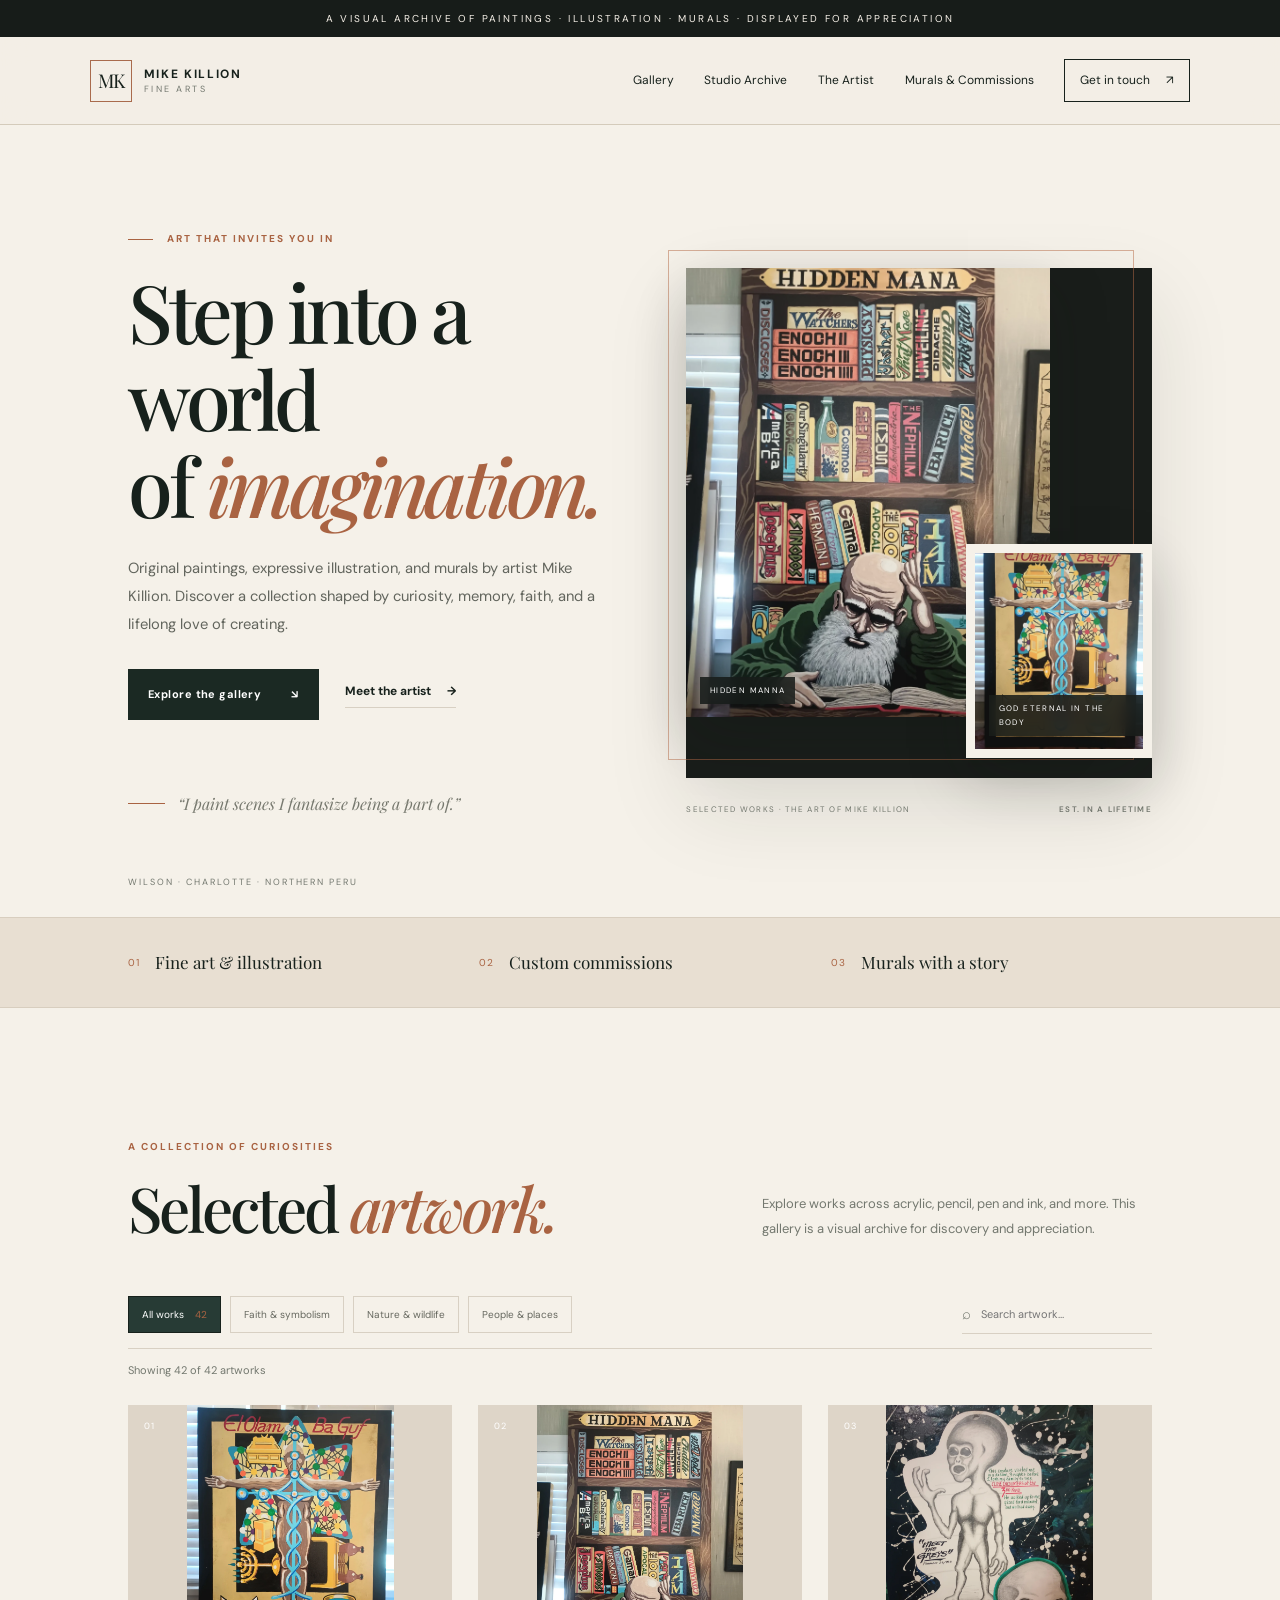
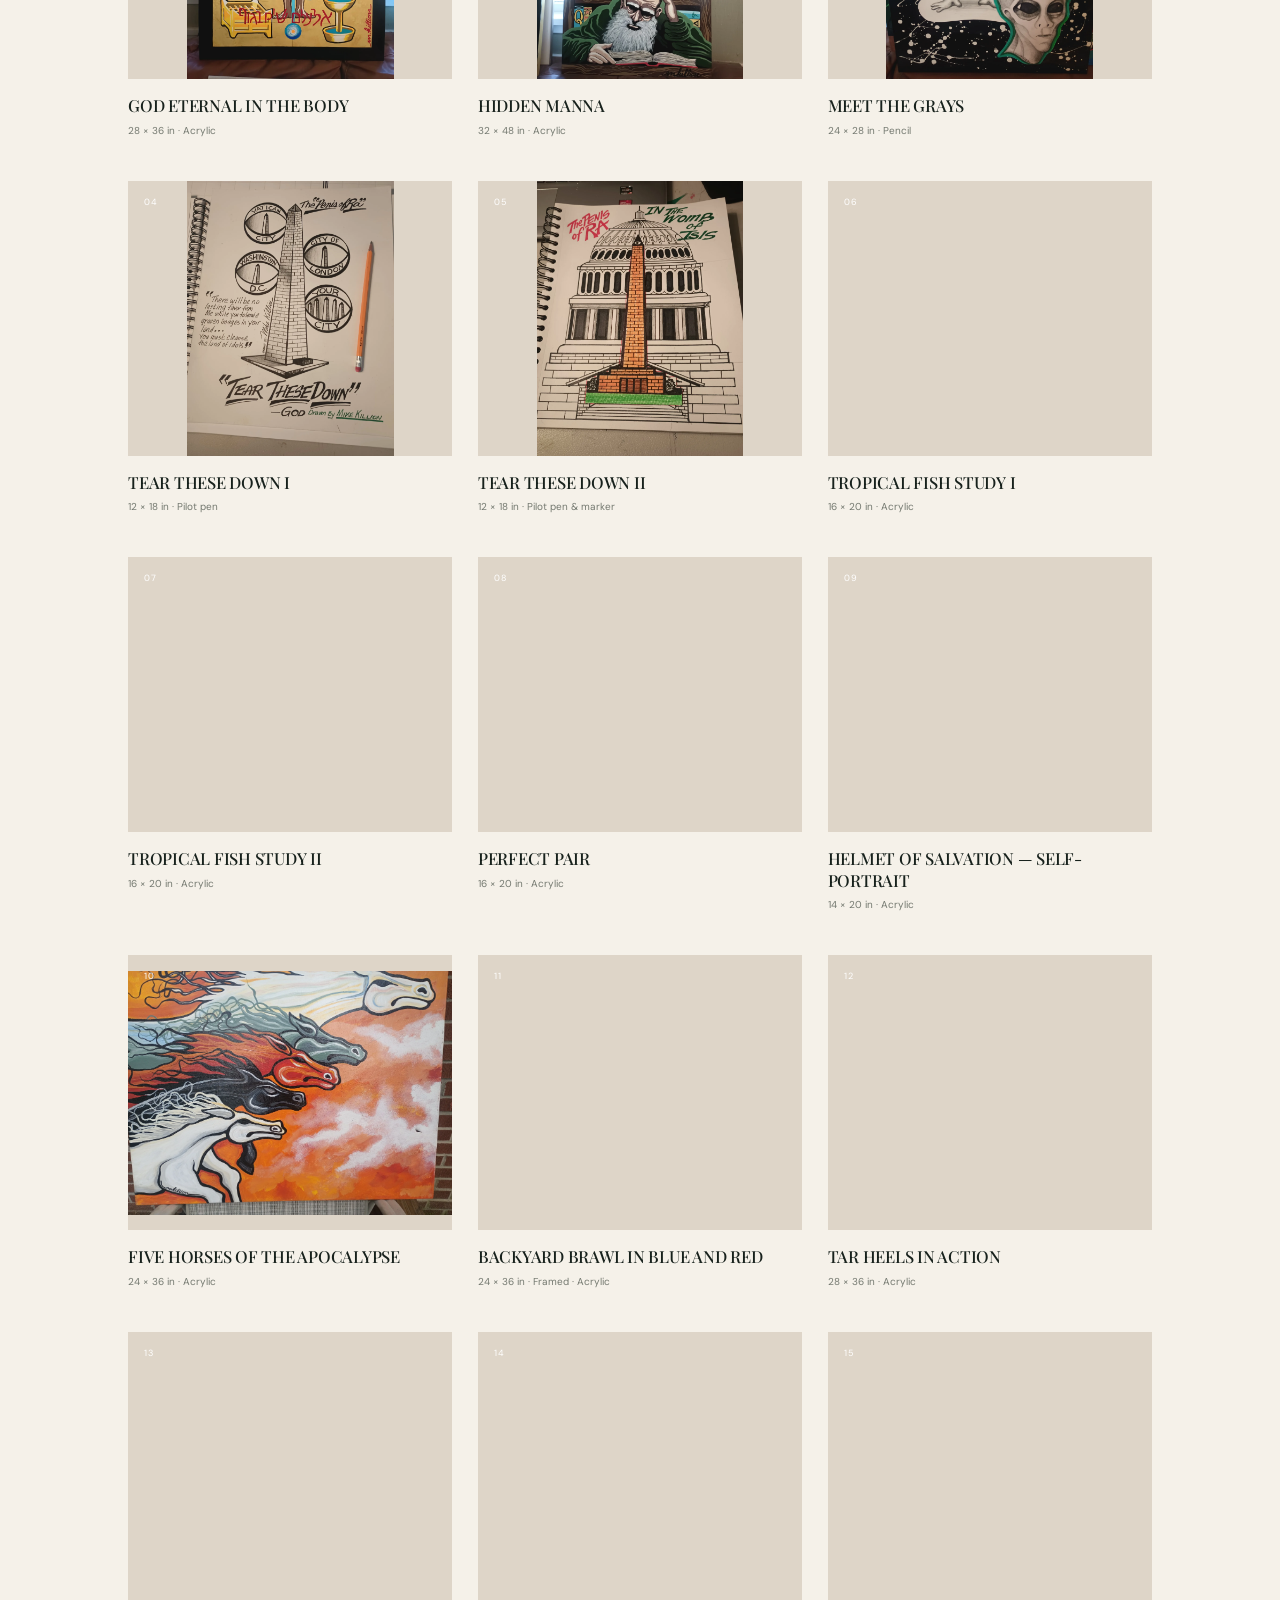
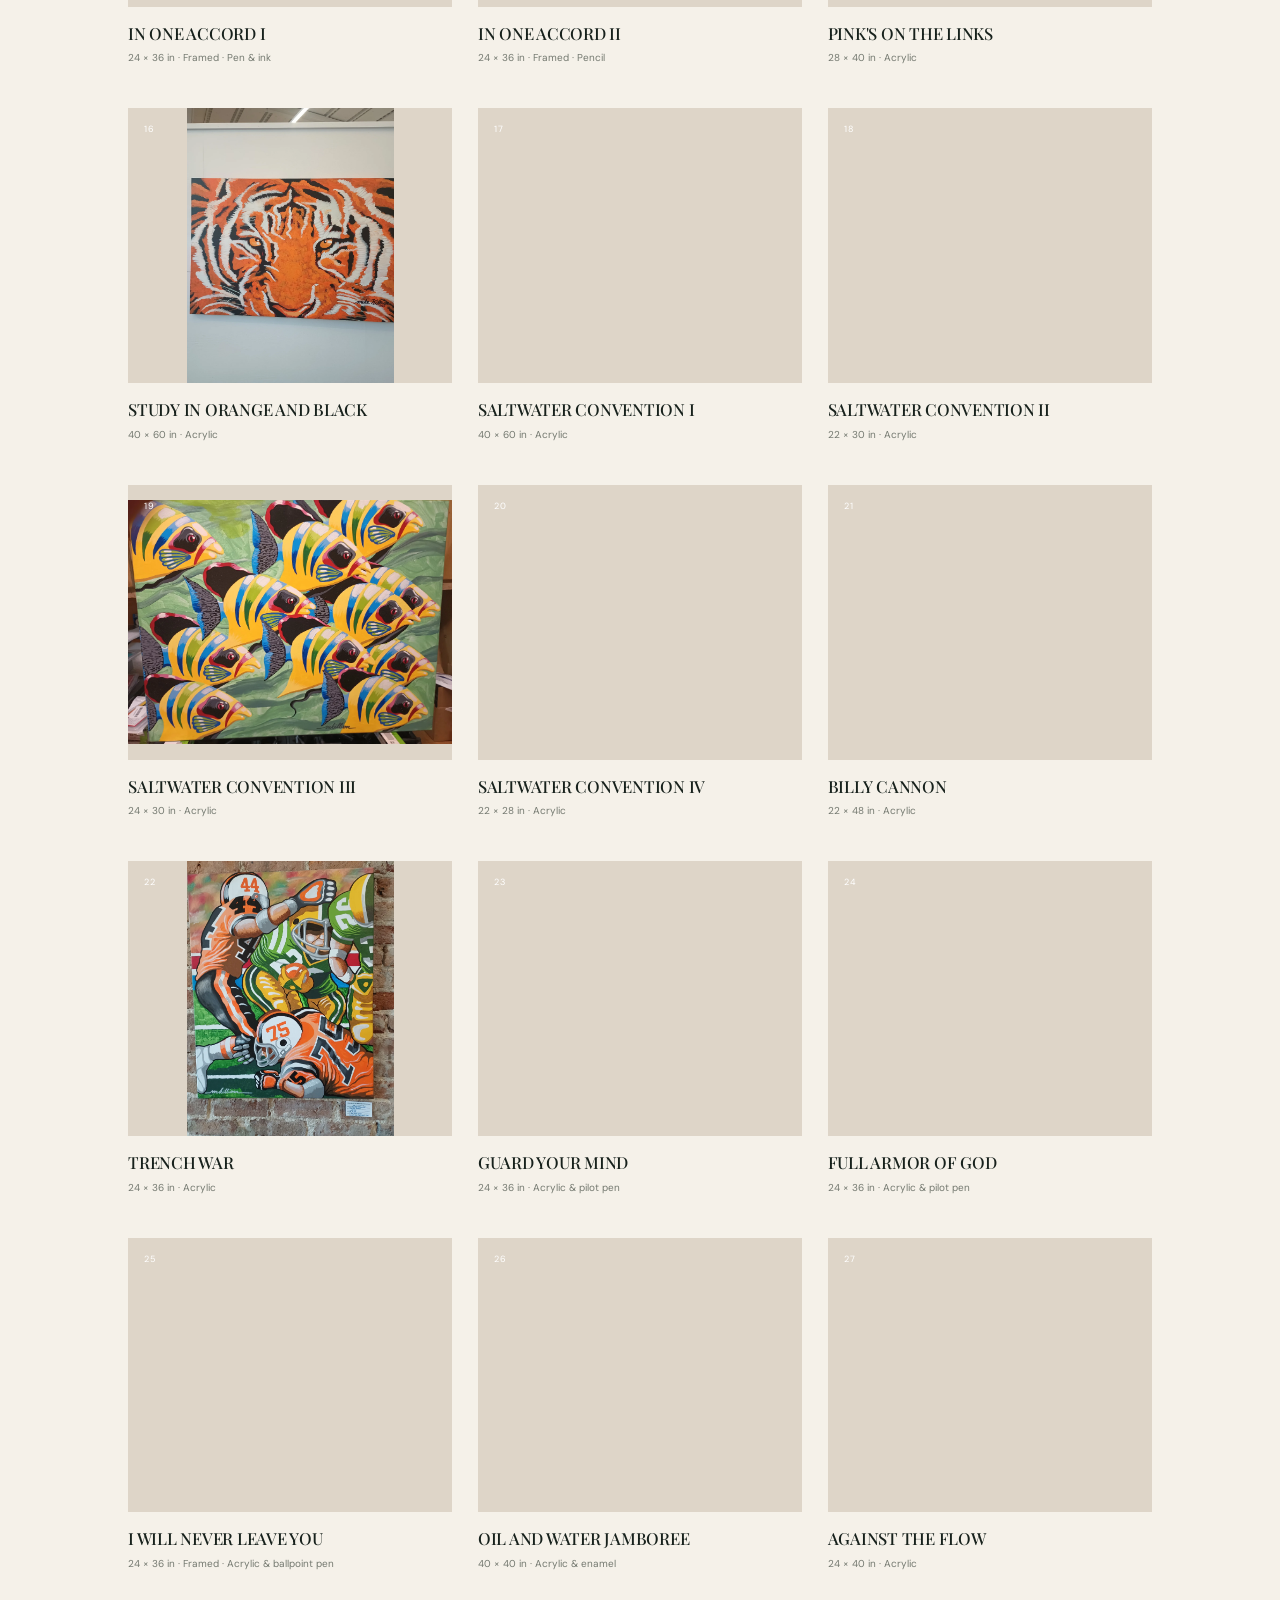
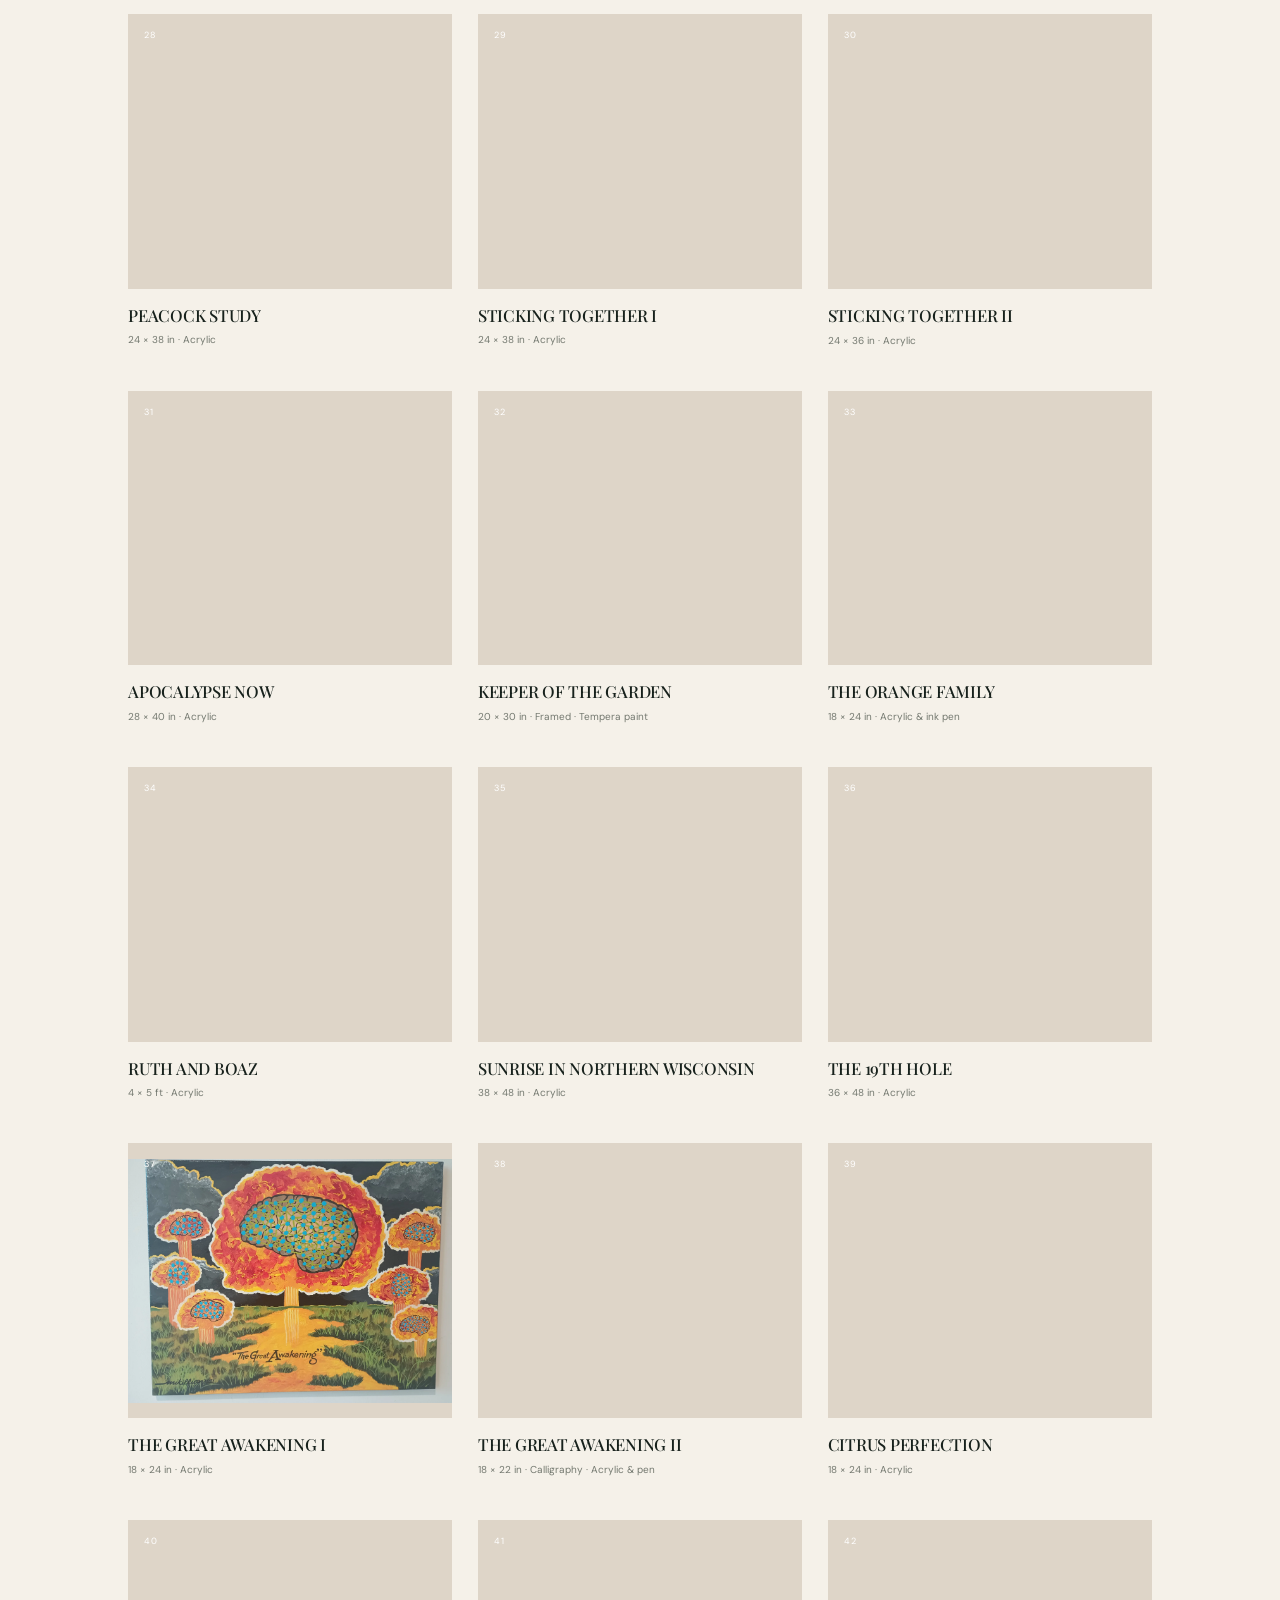
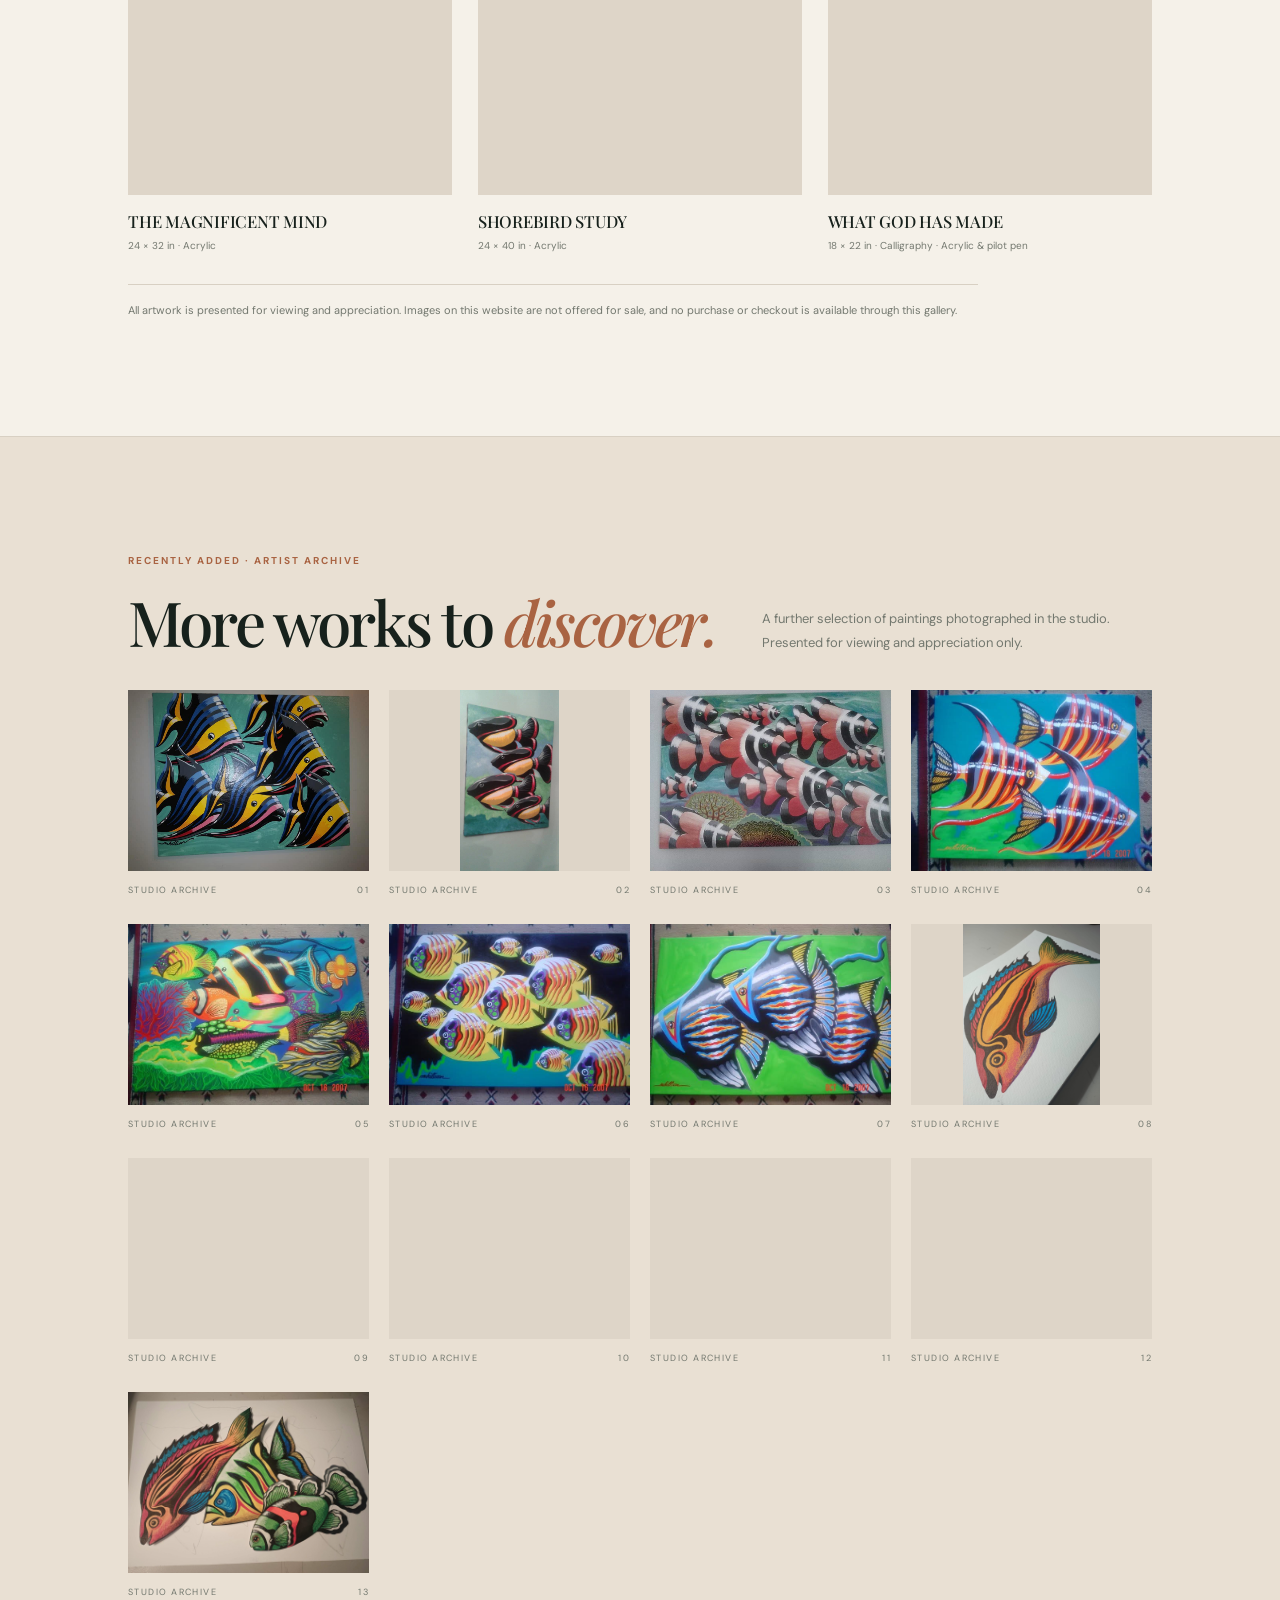
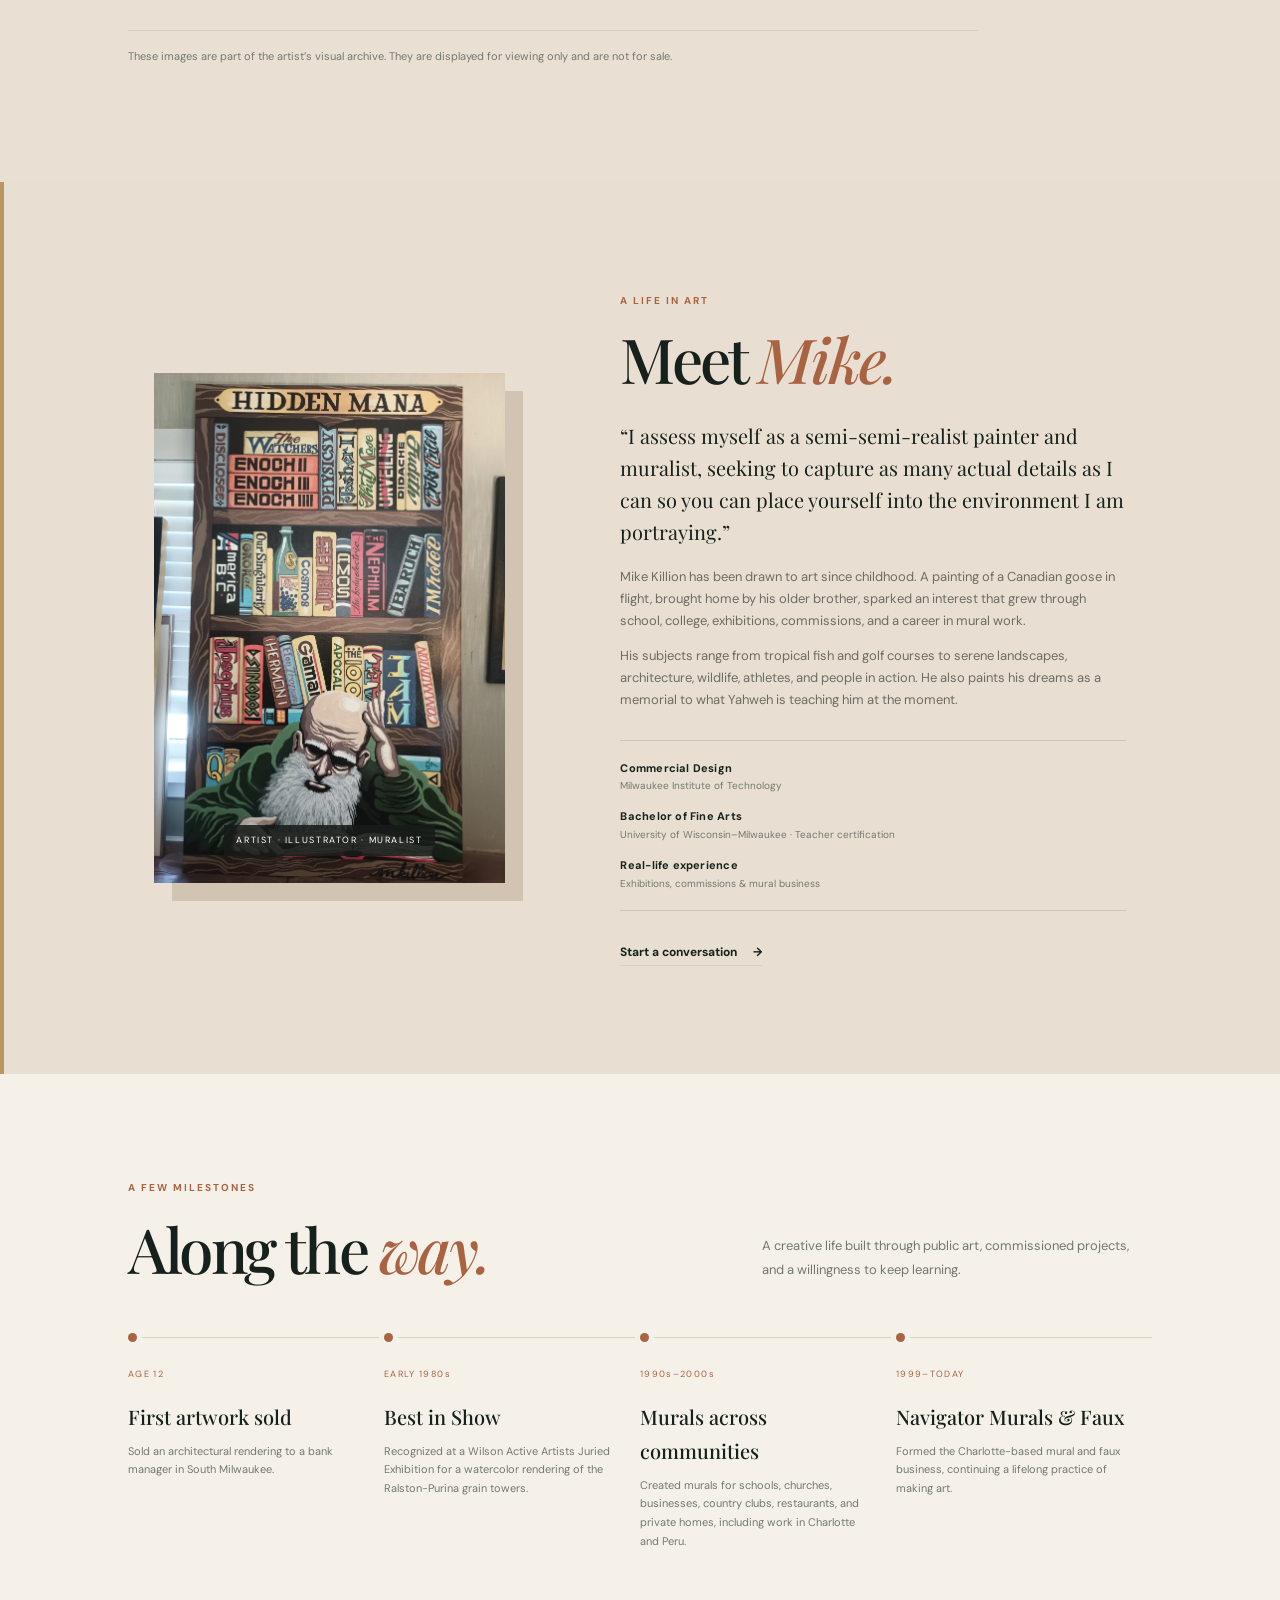
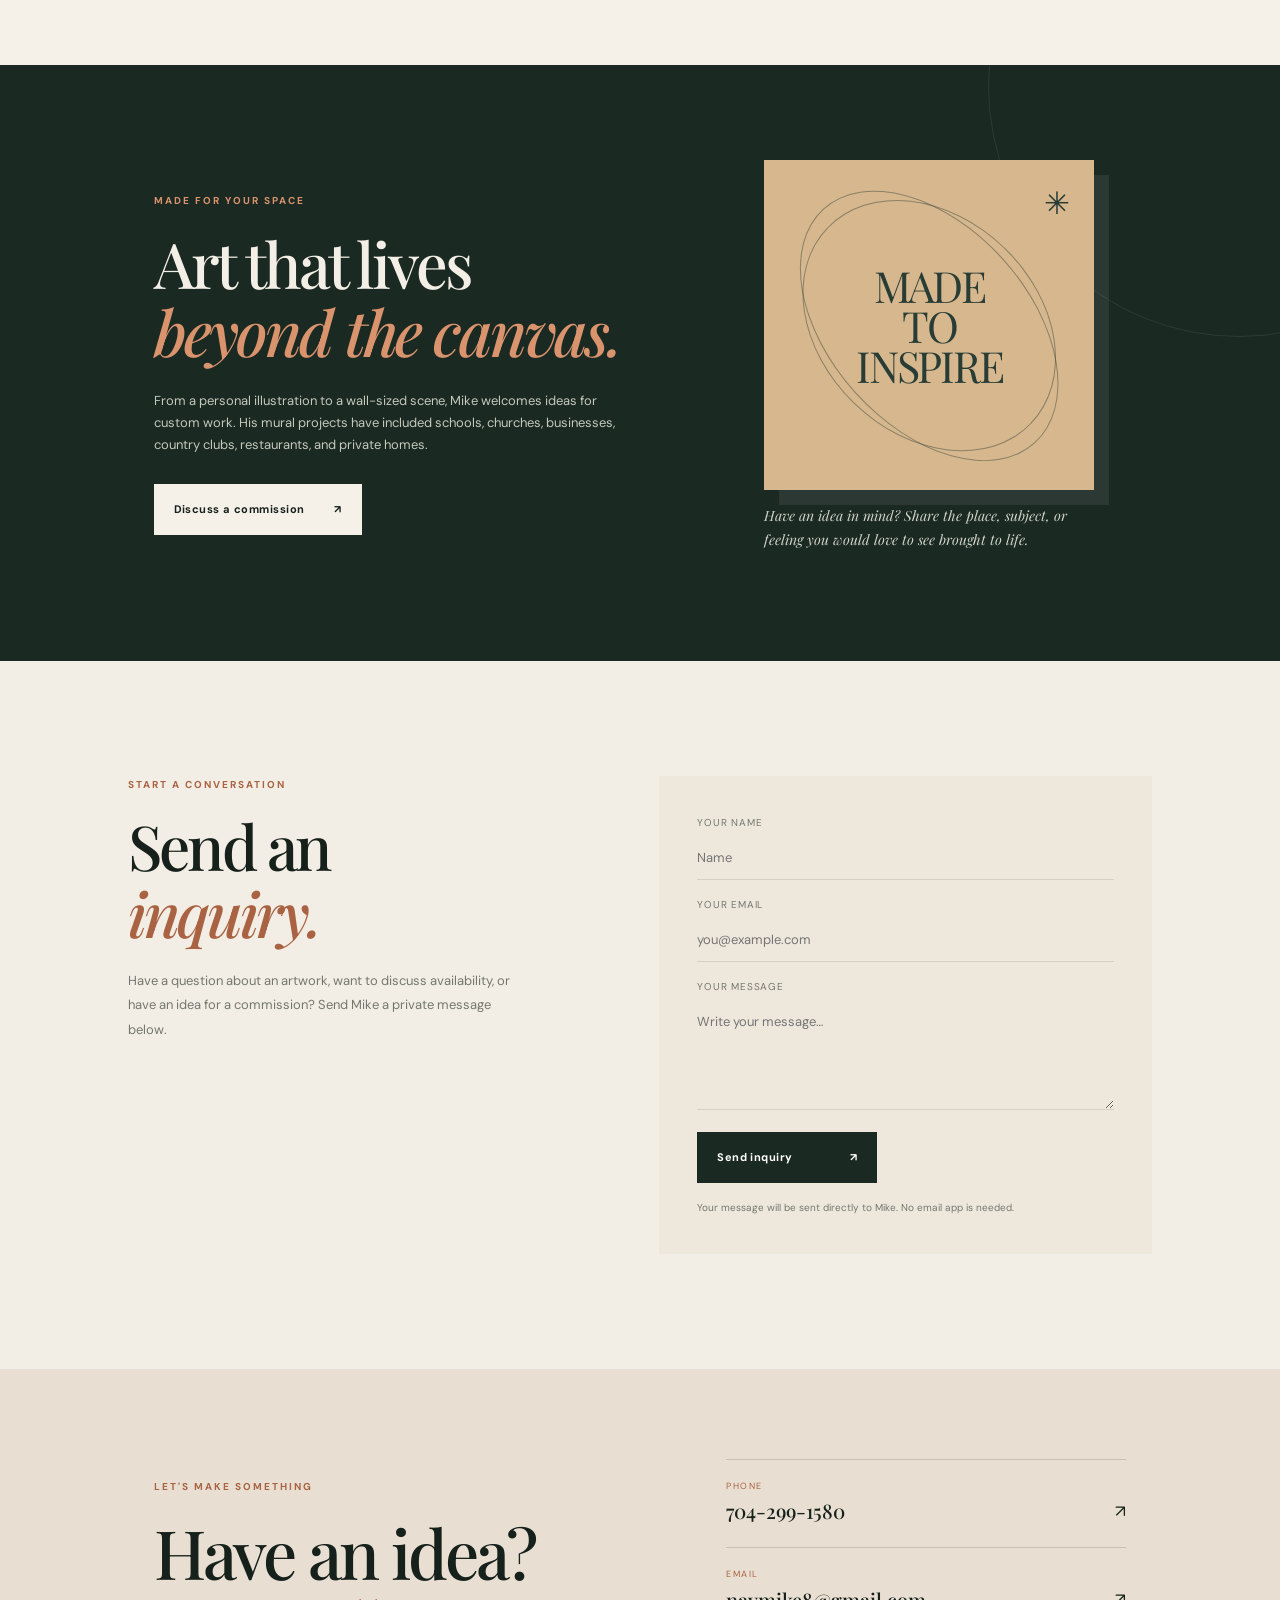
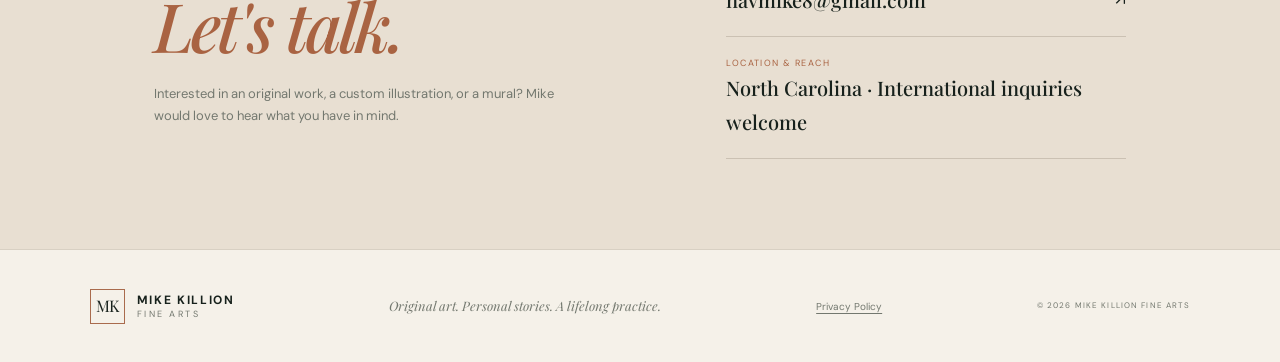
==== index.html @ a3d958a4 "Point studio archive to existing uploaded artwork images" ====
<!doctype html>
<html lang="en">
<head>
  <meta charset="utf-8">
  <meta name="viewport" content="width=device-width,initial-scale=1">
  <meta name="theme-color" content="#171c19">
  <meta name="color-scheme" content="light">
  <meta name="author" content="MIKE KILLION Fine Arts">
  <meta property="og:locale" content="en_US">
  <meta property="og:site_name" content="MIKE KILLION Fine Arts">
  <link rel="sitemap" type="application/xml" href="/sitemap.xml">
  <link rel="icon" type="image/svg+xml" href="assets/favicon.svg">
  <link rel="preload" as="image" href="assets/images/hidden-manna.webp?v=2" fetchpriority="high">
  <meta name="robots" content="index,follow,max-image-preview:large">
  <link rel="canonical" href="https://mikekillionfinearts.com/">
  <meta property="og:type" content="website">
  <meta property="og:title" content="MIKE KILLION Fine Arts | Original Paintings & Murals">
  <meta property="og:description" content="Discover original paintings, faith-inspired works, illustration and commissioned murals by artist Mike Killion.">
  <meta property="og:url" content="https://mikekillionfinearts.com/">
  <meta property="og:image" content="https://mikekillionfinearts.com/assets/images/hidden-manna.webp?v=2">
  <meta property="og:image:alt" content="Hidden Manna, an original painting by Mike Killion">
  <meta name="twitter:title" content="MIKE KILLION Fine Arts | Original Paintings & Murals">
  <meta name="twitter:description" content="Original paintings, illustration and commissioned murals by artist Mike Killion.">
  <meta name="twitter:image" content="https://mikekillionfinearts.com/assets/images/hidden-manna.webp?v=2">
  <meta name="twitter:card" content="summary_large_image">
  <meta name="description" content="Discover original paintings, faith-inspired works, illustration and commissioned murals by Mike Killion. Explore the collection and inquire about an original artwork or commission.">
  <script type="application/ld+json">
  {
    "@context": "https://schema.org",
    "@type": "VisualArtist",
    "name": "Mike Killion",
    "url": "https://mikekillionfinearts.com/",
    "email": "navmike8@gmail.com",
    "telephone": "+1-704-299-1580",
    "description": "Fine artist, illustrator, and muralist creating original paintings, custom illustrations, and commissioned murals.",
    "areaServed": "Worldwide",
    "sameAs": []
  }
  </script>
  <title>MIKE KILLION Fine Arts — Original Paintings, Illustration & Murals</title>
  <link rel="preconnect" href="https://fonts.googleapis.com">
  <link rel="preconnect" href="https://fonts.gstatic.com" crossorigin>
  <link href="https://fonts.googleapis.com/css2?family=DM+Sans:wght@400;500;600;700&family=Playfair+Display:wght@500;600;700&display=swap" rel="stylesheet">
  <link rel="stylesheet" href="styles.css">
</head>
<body>
  <a class="skip-link" href="#main-content">Skip to content</a>
  <div class="announcement">A visual archive of paintings · Illustration · Murals · Displayed for appreciation</div>
  <header class="site-header">
    <a class="brand" href="#home" aria-label="Mike Killion Fine Arts home">
      <span class="brand-mark">MK</span>
      <span><strong>MIKE KILLION</strong><small>FINE ARTS</small></span>
    </a>
    <button class="menu-toggle" aria-label="Open navigation" aria-expanded="false">☰</button>
    <nav class="nav" aria-label="Main navigation">
      <a href="#gallery">Gallery</a><a href="#new-works">Studio Archive</a><a href="#artist">The Artist</a><a href="#murals">Murals & Commissions</a><a href="#contact" class="nav-cta">Get in touch <span>↗</span></a>
    </nav>
  </header>

  <main id="main-content">
    <section class="hero" id="home">
      <div class="hero-copy">
        <p class="eyebrow"><span></span> ART THAT INVITES YOU IN</p>
        <h1>Step into a world<br>of <em>imagination.</em></h1>
        <p class="hero-lede">Original paintings, expressive illustration, and murals by artist Mike Killion. Discover a collection shaped by curiosity, memory, faith, and a lifelong love of creating.</p>
        <div class="hero-actions"><a class="button button-dark" href="#gallery">Explore the gallery <span>↘</span></a><a class="text-link" href="#artist">Meet the artist <span>→</span></a></div>
        <div class="hero-note"><span class="note-line"></span><span>“I paint scenes I fantasize being a part of.”</span></div>
      </div>
      <div class="hero-art" aria-label="Featured original paintings by Mike Killion">
        <a class="hero-feature hero-feature-main" href="#gallery" aria-label="Explore Hidden Manna">
          <img src="assets/images/hidden-manna.webp?v=2" alt="Hidden Manna, an original painting by Mike Killion" fetchpriority="high">
          <span class="hero-feature-label">HIDDEN MANNA</span>
        </a>
        <a class="hero-feature hero-feature-secondary" href="#gallery" aria-label="Explore God Eternal in the Body">
          <img src="assets/images/god-eternal-in-the-body.webp?v=2" alt="God Eternal in the Body, an original painting by Mike Killion" loading="eager">
          <span class="hero-feature-label">GOD ETERNAL IN THE BODY</span>
        </a>
        <div class="hero-art-caption"><span>SELECTED WORKS · THE ART OF MIKE KILLION</span><b>EST. IN A LIFETIME</b></div>
      </div>
      <div class="hero-index">WILSON · CHARLOTTE · NORTHERN PERU</div>
    </section>

    <section class="intro-strip">
      <div><span class="strip-number">01</span><p>Fine art & illustration</p></div><div><span class="strip-number">02</span><p>Custom commissions</p></div><div><span class="strip-number">03</span><p>Murals with a story</p></div>
    </section>

    <section class="section gallery-section" id="gallery">
      <div class="section-heading">
        <div><p class="eyebrow">A COLLECTION OF CURIOSITIES</p><h2>Selected <em>artwork.</em></h2></div>
        <p class="section-summary">Explore works across acrylic, pencil, pen and ink, and more. This gallery is a visual archive for discovery and appreciation.</p>
      </div>
      <div class="gallery-tools">
        <div class="filters" role="group" aria-label="Filter artwork">
          <button class="filter active" data-filter="all" aria-pressed="true">All works <span>42</span></button>
          <button class="filter" data-filter="faith" aria-pressed="false">Faith & symbolism</button>
          <button class="filter" data-filter="nature" aria-pressed="false">Nature & wildlife</button>
          <button class="filter" data-filter="life" aria-pressed="false">People & places</button>
        </div>
        <label class="search-wrap"><span>⌕</span><input id="art-search" type="search" placeholder="Search artwork…" aria-label="Search artwork"></label>
      </div>
      <p class="gallery-count" id="gallery-count" aria-live="polite">Showing 42 of 42 artworks</p>
      <div class="art-grid" id="art-grid" aria-live="polite"></div>
      <p class="gallery-footnote">All artwork is presented for viewing and appreciation. Images on this website are not offered for sale, and no purchase or checkout is available through this gallery.</p>
    </section>

    <section class="section added-gallery-section" id="new-works">
      <div class="section-heading">
        <div><p class="eyebrow">RECENTLY ADDED · ARTIST ARCHIVE</p><h2>More works to <em>discover.</em></h2></div>
        <p class="section-summary">A further selection of paintings photographed in the studio. Presented for viewing and appreciation only.</p>
      </div>
      <div class="added-art-grid">
        <figure class="added-art-card"><button class="added-art-image" type="button" aria-label="View artwork photograph 1"><img src="assets/images/image6.jpeg" alt="Additional painting by Mike Killion, photograph 1" loading="lazy" decoding="async"></button><figcaption><span>STUDIO ARCHIVE</span><span>01</span></figcaption></figure>
        <figure class="added-art-card"><button class="added-art-image" type="button" aria-label="View artwork photograph 2"><img src="assets/images/image10.jpeg" alt="Additional painting by Mike Killion, photograph 2" loading="lazy" decoding="async"></button><figcaption><span>STUDIO ARCHIVE</span><span>02</span></figcaption></figure>
        <figure class="added-art-card"><button class="added-art-image" type="button" aria-label="View artwork photograph 3"><img src="assets/images/image12.jpeg" alt="Additional painting by Mike Killion, photograph 3" loading="lazy" decoding="async"></button><figcaption><span>STUDIO ARCHIVE</span><span>03</span></figcaption></figure>
        <figure class="added-art-card"><button class="added-art-image" type="button" aria-label="View artwork photograph 4"><img src="assets/images/image17.jpeg" alt="Additional painting by Mike Killion, photograph 4" loading="lazy" decoding="async"></button><figcaption><span>STUDIO ARCHIVE</span><span>04</span></figcaption></figure>
        <figure class="added-art-card"><button class="added-art-image" type="button" aria-label="View artwork photograph 5"><img src="assets/images/image18.jpeg" alt="Additional painting by Mike Killion, photograph 5" loading="lazy" decoding="async"></button><figcaption><span>STUDIO ARCHIVE</span><span>05</span></figcaption></figure>
        <figure class="added-art-card"><button class="added-art-image" type="button" aria-label="View artwork photograph 6"><img src="assets/images/image19.jpeg" alt="Additional painting by Mike Killion, photograph 6" loading="lazy" decoding="async"></button><figcaption><span>STUDIO ARCHIVE</span><span>06</span></figcaption></figure>
        <figure class="added-art-card"><button class="added-art-image" type="button" aria-label="View artwork photograph 7"><img src="assets/images/image20.jpeg" alt="Additional painting by Mike Killion, photograph 7" loading="lazy" decoding="async"></button><figcaption><span>STUDIO ARCHIVE</span><span>07</span></figcaption></figure>
        <figure class="added-art-card"><button class="added-art-image" type="button" aria-label="View artwork photograph 8"><img src="assets/images/image37.jpeg" alt="Additional painting by Mike Killion, photograph 8" loading="lazy" decoding="async"></button><figcaption><span>STUDIO ARCHIVE</span><span>08</span></figcaption></figure>
        <figure class="added-art-card"><button class="added-art-image" type="button" aria-label="View artwork photograph 9"><img src="assets/images/image41.jpeg" alt="Additional painting by Mike Killion, photograph 9" loading="lazy" decoding="async"></button><figcaption><span>STUDIO ARCHIVE</span><span>09</span></figcaption></figure>
        <figure class="added-art-card"><button class="added-art-image" type="button" aria-label="View artwork photograph 10"><img src="assets/images/image46.jpeg" alt="Additional painting by Mike Killion, photograph 10" loading="lazy" decoding="async"></button><figcaption><span>STUDIO ARCHIVE</span><span>10</span></figcaption></figure>
        <figure class="added-art-card"><button class="added-art-image" type="button" aria-label="View artwork photograph 11"><img src="assets/images/image66.jpeg" alt="Additional painting by Mike Killion, photograph 11" loading="lazy" decoding="async"></button><figcaption><span>STUDIO ARCHIVE</span><span>11</span></figcaption></figure>
        <figure class="added-art-card"><button class="added-art-image" type="button" aria-label="View artwork photograph 12"><img src="assets/images/image69.jpeg" alt="Additional painting by Mike Killion, photograph 12" loading="lazy" decoding="async"></button><figcaption><span>STUDIO ARCHIVE</span><span>12</span></figcaption></figure>
        <figure class="added-art-card"><button class="added-art-image" type="button" aria-label="View artwork photograph 13"><img src="assets/images/image72.jpeg" alt="Additional painting by Mike Killion, photograph 13" loading="lazy" decoding="async"></button><figcaption><span>STUDIO ARCHIVE</span><span>13</span></figcaption></figure>
      </div>
      <p class="added-gallery-note">These images are part of the artist’s visual archive. They are displayed for viewing only and are not for sale.</p>
    </section>

    <section class="artist-section" id="artist">
      <div class="artist-visual artist-portrait-art">
        <img src="assets/images/hidden-manna.webp?v=2" alt="Detail of Hidden Manna, an original painting by Mike Killion" loading="lazy">
        <p>ARTIST · ILLUSTRATOR · MURALIST</p>
      </div>
      <div class="artist-copy">
        <p class="eyebrow">A LIFE IN ART</p>
        <h2>Meet <em>Mike.</em></h2>
        <p class="artist-lead">“I assess myself as a semi-semi-realist painter and muralist, seeking to capture as many actual details as I can so you can place yourself into the environment I am portraying.”</p>
        <p>Mike Killion has been drawn to art since childhood. A painting of a Canadian goose in flight, brought home by his older brother, sparked an interest that grew through school, college, exhibitions, commissions, and a career in mural work.</p>
        <p>His subjects range from tropical fish and golf courses to serene landscapes, architecture, wildlife, athletes, and people in action. He also paints his dreams as a memorial to what Yahweh is teaching him at the moment.</p>
        <div class="credentials">
          <div><strong>Commercial Design</strong><span>Milwaukee Institute of Technology</span></div>
          <div><strong>Bachelor of Fine Arts</strong><span>University of Wisconsin–Milwaukee · Teacher certification</span></div>
          <div><strong>Real-life experience</strong><span>Exhibitions, commissions & mural business</span></div>
        </div>
        <a class="text-link" href="#contact">Start a conversation <span>→</span></a>
      </div>
    </section>

    <section class="highlights section">
      <div class="section-heading"><div><p class="eyebrow">A FEW MILESTONES</p><h2>Along the <em>way.</em></h2></div><p class="section-summary">A creative life built through public art, commissioned projects, and a willingness to keep learning.</p></div>
      <div class="timeline">
        <article><span class="timeline-year">AGE 12</span><h3>First artwork sold</h3><p>Sold an architectural rendering to a bank manager in South Milwaukee.</p></article>
        <article><span class="timeline-year">EARLY 1980s</span><h3>Best in Show</h3><p>Recognized at a Wilson Active Artists Juried Exhibition for a watercolor rendering of the Ralston-Purina grain towers.</p></article>
        <article><span class="timeline-year">1990s–2000s</span><h3>Murals across communities</h3><p>Created murals for schools, churches, businesses, country clubs, restaurants, and private homes, including work in Charlotte and Peru.</p></article>
        <article><span class="timeline-year">1999–TODAY</span><h3>Navigator Murals & Faux</h3><p>Formed the Charlotte-based mural and faux business, continuing a lifelong practice of making art.</p></article>
      </div>
    </section>

    <section class="murals-section" id="murals">
      <div class="mural-copy"><p class="eyebrow">MADE FOR YOUR SPACE</p><h2>Art that lives<br><em>beyond the canvas.</em></h2><p>From a personal illustration to a wall-sized scene, Mike welcomes ideas for custom work. His mural projects have included schools, churches, businesses, country clubs, restaurants, and private homes.</p><a class="button button-light" href="#contact">Discuss a commission <span>↗</span></a></div>
      <div class="mural-side"><div class="mural-graphic"><span>MADE<br>TO<br>INSPIRE</span><i>✳</i></div><p>Have an idea in mind? Share the place, subject, or feeling you would love to see brought to life.</p></div>
    </section>


    <section class="comments-section section" id="comments">
      <div><p class="eyebrow">START A CONVERSATION</p><h2>Send an <em>inquiry.</em></h2><p class="section-summary">Have a question about an artwork, want to discuss availability, or have an idea for a commission? Send Mike a private message below.</p></div>
      <form class="comment-form" id="comment-form">
        <label>Your name<input name="name" required maxlength="80" placeholder="Name"></label>
        <label>Your email<input name="email" type="email" required maxlength="120" placeholder="you@example.com"></label>
        <label>Your message<textarea name="message" required rows="4" maxlength="1200" placeholder="Write your message…"></textarea></label>
        <label class="form-trap" aria-hidden="true">Leave this field empty<input name="website" type="text" tabindex="-1" autocomplete="off"></label>
        <button class="button button-dark" type="submit">Send inquiry <span>↗</span></button>
        <p class="form-note" id="comment-status" role="status" aria-live="polite">Your message will be sent directly to Mike. No email app is needed.</p>
      </form>
    </section>

    <section class="contact-section" id="contact">
      <div><p class="eyebrow">LET'S MAKE SOMETHING</p><h2>Have an idea?<br><em>Let's talk.</em></h2><p>Interested in an original work, a custom illustration, or a mural? Mike would love to hear what you have in mind.</p></div>
      <div class="contact-details"><a href="tel:+17042991580"><span>PHONE</span><strong>704-299-1580</strong><i>↗</i></a><a href="mailto:navmike8@gmail.com"><span>EMAIL</span><strong>navmike8@gmail.com</strong><i>↗</i></a><div class="contact-location"><span>LOCATION & REACH</span><strong>North Carolina · International inquiries welcome</strong></div></div>
    </section>
  </main>
  <dialog class="artwork-dialog" id="artwork-dialog" aria-label="Artwork details"><button class="dialog-close" type="button" aria-label="Close artwork details">×</button><img class="dialog-image" alt=""><div class="dialog-copy"><p class="eyebrow">ORIGINAL ARTWORK</p><h2 class="dialog-title"></h2><p class="dialog-info"></p><span class="dialog-view-only">Displayed for viewing only · Not for sale</span></div></dialog>
  <footer><a class="brand footer-brand" href="#home"><span class="brand-mark">MK</span><span><strong>MIKE KILLION</strong><small>FINE ARTS</small></span></a><p>Original art. Personal stories. A lifelong practice.</p><a class="footer-privacy" href="/privacy.html">Privacy Policy</a><span class="copyright">© <span id="year"></span> MIKE KILLION FINE ARTS</span></footer>
  <script src="script.js"></script>
</body>
</html>
---- styles.css ----
:root{--paper:#f4efe6;--paper2:#ebe3d6;--ink:#20241f;--muted:#77796f;--orange:#c8673e;--line:#d8d0c3;--serif:"Playfair Display",Georgia,serif;--sans:"DM Sans",Arial,sans-serif}*{box-sizing:border-box}html{scroll-behavior:smooth;scroll-padding-top:88px}body{margin:0;background:var(--paper);color:var(--ink);font-family:var(--sans);font-size:15px;line-height:1.7}a{color:inherit;text-decoration:none}button,input,textarea{font:inherit}.announcement{text-align:center;background:var(--ink);color:#f7f1e8;font-size:10px;letter-spacing:.19em;text-transform:uppercase;padding:8px 16px}.site-header{height:88px;padding:0 7vw;display:flex;justify-content:space-between;align-items:center;border-bottom:1px solid var(--line);background:var(--paper);position:sticky;top:0;z-index:10}.brand{display:flex;gap:12px;align-items:center}.brand-mark{width:42px;height:42px;border:1px solid var(--ink);display:grid;place-items:center;font-family:var(--serif);font-size:19px;letter-spacing:-.08em}.brand strong,.brand small{display:block;line-height:1.35}.brand strong{font-size:12px;letter-spacing:.14em}.brand small{font-size:9px;letter-spacing:.28em;color:var(--muted)}.nav{display:flex;align-items:center;gap:34px;font-size:12px}.nav>a:not(.nav-cta){transition:color .2s}.nav>a:hover,.text-link:hover{color:var(--orange)}.nav-cta{border:1px solid var(--ink);padding:10px 15px}.nav-cta span{margin-left:13px}.menu-toggle{display:none;background:none;border:0;font-size:24px}.hero{min-height:660px;padding:94px 10vw 80px;display:grid;grid-template-columns:1.03fr .97fr;align-items:center;gap:7vw;position:relative;overflow:hidden}.eyebrow{font-size:10px;letter-spacing:.2em;font-weight:700;color:var(--orange);margin:0 0 20px}.eyebrow span{display:inline-block;width:25px;height:1px;background:var(--orange);vertical-align:middle;margin-right:10px}.hero h1,.section h2,.artist-copy h2,.murals-section h2,.comments-section h2,.contact-section h2{font-family:var(--serif);font-size:clamp(48px,6vw,78px);font-weight:500;line-height:1.08;letter-spacing:-.045em;margin:0}.hero h1 em,.section h2 em,.artist-copy h2 em,.murals-section h2 em,.comments-section h2 em,.contact-section h2 em{font-weight:500;color:var(--orange)}.hero-lede{max-width:480px;color:#62655d;font-size:15px;margin:27px 0 30px}.hero-actions{display:flex;align-items:center;gap:26px}.button{display:inline-flex;align-items:center;gap:30px;padding:15px 19px;font-size:11px;font-weight:700;letter-spacing:.04em;border:1px solid transparent;cursor:pointer;transition:transform .2s,background .2s}.button:hover{transform:translateY(-2px)}.button-dark{background:var(--ink);color:#fff}.button-dark:hover{background:#3b4439}.button-light{background:var(--paper);color:var(--ink)}.text-link{font-size:12px;font-weight:700;border-bottom:1px solid var(--line);padding-bottom:5px}.text-link span{margin-left:13px}.hero-note{display:flex;align-items:center;gap:13px;margin-top:70px;color:#77796f;font-family:var(--serif);font-size:14px;font-style:italic}.note-line{width:37px;height:1px;background:var(--orange)}.hero-art{height:440px;position:relative;overflow:hidden;background:#d6a77b;background:linear-gradient(145deg,#d8b18a 0%,#b86f4f 49%,#41554d 100%);isolation:isolate}.hero-art:before{content:"";position:absolute;inset:0;background:repeating-linear-gradient(117deg,transparent 0 17px,rgba(255,255,255,.07) 18px,transparent 21px);mix-blend-mode:soft-light}.art-sun{position:absolute;width:190px;height:190px;border-radius:50%;background:#e5d1a4;top:61px;right:87px;box-shadow:0 0 80px #f3d8aa66}.art-horizon{position:absolute;bottom:-5%;left:-10%;width:130%;height:48%;background:#314c48;border-radius:50% 50% 0 0;transform:rotate(-8deg)}.art-shape{position:absolute;bottom:20%;width:36%;height:52%;background:#526456;clip-path:polygon(50% 0,100% 100%,0 100%)}.shape-one{left:2%;transform:scale(1.15);background:#344c45}.shape-two{left:35%;height:66%;bottom:17%;background:#76806a;transform:scale(.88)}.shape-three{right:-5%;height:57%;background:#263d3a}.art-orbit{position:absolute;border:1px solid #f3e6ca88;border-radius:50%;width:330px;height:115px;top:36%;left:17%;transform:rotate(-36deg)}.orbit-two{width:410px;height:180px;top:30%;left:10%;transform:rotate(46deg)}.hero-art-caption{position:absolute;bottom:20px;left:24px;right:24px;display:flex;justify-content:space-between;color:#fff;font-size:9px;letter-spacing:.16em}.hero-index{position:absolute;bottom:27px;left:10vw;font-size:9px;letter-spacing:.17em;color:var(--muted)}.intro-strip{background:var(--paper2);padding:26px 10vw;display:grid;grid-template-columns:repeat(3,1fr);gap:30px}.intro-strip>div{display:flex;align-items:center;gap:15px}.strip-number{font-size:10px;color:var(--orange);letter-spacing:.1em}.intro-strip p{font-family:var(--serif);font-size:17px;margin:0}.section{padding:115px 10vw}.section-heading{display:flex;justify-content:space-between;align-items:end;gap:40px;margin-bottom:48px}.section h2,.artist-copy h2,.comments-section h2{font-size:clamp(42px,5vw,62px)}.section-summary{max-width:390px;color:var(--muted);font-size:13px;margin:0}.gallery-tools{display:flex;justify-content:space-between;align-items:center;gap:20px;margin-bottom:25px}.filters{display:flex;gap:7px;flex-wrap:wrap}.filter{background:transparent;border:1px solid var(--line);padding:9px 13px;font-size:10px;color:#66685f;cursor:pointer}.filter.active,.filter:hover{background:var(--ink);border-color:var(--ink);color:#fff}.filter span{margin-left:8px;color:var(--orange)}.search-wrap{height:38px;display:flex;align-items:center;gap:8px;border-bottom:1px solid var(--line);color:var(--muted)}.search-wrap input{width:145px;border:0;background:transparent;outline:none;font-size:11px}.art-grid{display:grid;grid-template-columns:repeat(3,minmax(0,1fr));gap:34px 22px}.art-card{min-width:0}.artwork-image{aspect-ratio:1.18;background:var(--tone,#d9c8b2);position:relative;overflow:hidden;display:grid;place-items:center}.artwork-image img{position:absolute;inset:0;width:100%;height:100%;object-fit:contain;display:block}.artwork-image:before,.artwork-image:after{display:none}.artwork-image:before,.artwork-image:after{content:"";position:absolute;border:1px solid #ffffff70;border-radius:50%;width:76%;height:76%;transform:rotate(-24deg)}.artwork-image:after{width:55%;height:110%;transform:rotate(38deg)}.artwork-image .art-initial{font-family:var(--serif);font-size:clamp(40px,6vw,72px);color:#fff9;letter-spacing:-.08em;z-index:1}.artwork-image .art-index{position:absolute;top:14px;left:16px;color:#fff;font-size:9px;letter-spacing:.16em;z-index:2}.artwork-image .art-hint{position:absolute;bottom:12px;right:14px;font-size:8px;color:#fff;letter-spacing:.12em;z-index:2}.artwork-image:focus-visible{outline:3px solid var(--orange);outline-offset:3px}.art-meta{display:flex;justify-content:space-between;gap:10px;padding-top:14px}.art-meta h3{font-family:var(--serif);font-size:17px;font-weight:500;line-height:1.3;margin:0 0 5px}.art-meta p{margin:0;color:var(--muted);font-size:10px}.art-price{font-size:12px;font-weight:700;white-space:nowrap}.sold{color:var(--orange);font-size:9px;text-transform:uppercase;letter-spacing:.1em}.gallery-footnote{font-size:10px;color:var(--muted);margin-top:30px}.artist-section{background:#e9e0d3;display:grid;grid-template-columns:.82fr 1.18fr;gap:9vw;padding:110px 12vw;align-items:center}.artist-visual{height:510px;background:linear-gradient(155deg,#44584e,#263b37 55%,#b76f4c);position:relative;display:grid;place-items:center;overflow:hidden}.artist-visual:before,.artist-visual:after{content:"";position:absolute;border:1px solid #e8d4b477;width:82%;height:82%;border-radius:50%;transform:rotate(35deg)}.artist-visual:after{width:58%;height:120%;transform:rotate(-40deg)}.artist-monogram{font-family:var(--serif);color:#f1e5d2;font-size:clamp(90px,12vw,165px);letter-spacing:-.12em;z-index:1}.artist-monogram span{font-size:30px;color:#d68a5e;vertical-align:top;margin-left:12px}.artist-visual p{position:absolute;bottom:18px;color:#fff;font-size:9px;letter-spacing:.18em}.artist-copy .eyebrow{margin-bottom:17px}.artist-lead{font-family:var(--serif);font-size:20px;line-height:1.6;margin:27px 0 18px}.artist-copy>p:not(.eyebrow):not(.artist-lead){color:#6c6d63;font-size:13px}.credentials{border-top:1px solid #cfc5b8;border-bottom:1px solid #cfc5b8;margin:28px 0;padding:18px 0;display:grid;gap:13px}.credentials div{display:flex;flex-direction:column}.credentials strong{font-size:11px}.credentials span{font-size:10px;color:var(--muted)}.highlights{padding-top:105px;padding-bottom:115px}.timeline{display:grid;grid-template-columns:repeat(4,1fr);border-top:1px solid var(--line)}.timeline article{padding:22px 24px 0 0;position:relative}.timeline article:before{content:"";position:absolute;top:-5px;left:0;width:9px;height:9px;border-radius:50%;background:var(--orange)}.timeline-year{font-size:9px;letter-spacing:.15em;color:var(--orange)}.timeline h3{font-family:var(--serif);font-size:20px;font-weight:500;margin:14px 0 8px}.timeline p{font-size:11px;color:var(--muted);max-width:240px;margin:0}.murals-section{background:#273b35;color:#f4efe6;padding:95px 12vw;display:grid;grid-template-columns:1fr .75fr;gap:10vw;align-items:center}.murals-section .eyebrow{color:#d9936d}.murals-section h2{font-size:clamp(43px,5vw,63px)}.murals-section h2 em{color:#d9936d}.mural-copy>p:not(.eyebrow){max-width:470px;color:#c4c9bc;font-size:13px;margin:25px 0 28px}.mural-side{max-width:330px}.mural-graphic{aspect-ratio:1;background:#d9a275;display:grid;place-items:center;position:relative;overflow:hidden;color:#283d36}.mural-graphic:before,.mural-graphic:after{content:"";position:absolute;border:1px solid #283d3670;border-radius:50%;width:85%;height:65%;transform:rotate(44deg)}.mural-graphic:after{width:60%;height:95%;transform:rotate(-42deg)}.mural-graphic span{font-family:var(--serif);font-size:43px;line-height:.94;letter-spacing:-.05em;z-index:1;text-align:center}.mural-graphic i{position:absolute;top:18px;right:24px;font-size:31px;font-style:normal}.mural-side>p{font-family:var(--serif);font-style:italic;color:#d0d4ca;font-size:14px}.comments-section{display:grid;grid-template-columns:.9fr 1.1fr;gap:10vw;align-items:start}.comments-section .section-summary{margin-top:22px}.comment-form{display:grid;gap:16px}.comment-form label{display:grid;gap:6px;font-size:10px;letter-spacing:.08em;text-transform:uppercase;color:var(--muted)}.comment-form input,.comment-form textarea{width:100%;border:0;border-bottom:1px solid var(--line);padding:10px 0;background:transparent;outline:none;resize:vertical;color:var(--ink);font-size:13px;text-transform:none;letter-spacing:0}.comment-form input:focus,.comment-form textarea:focus{border-color:var(--orange)}.comment-form .button{justify-self:start;margin-top:6px}.form-note{margin:0;color:var(--muted);font-size:10px}.contact-section{background:#e8dfd1;padding:90px 12vw;display:grid;grid-template-columns:1fr .9fr;gap:10vw;align-items:center}.contact-section h2{font-size:clamp(45px,5.5vw,68px)}.contact-section>div:first-child>p:not(.eyebrow){max-width:410px;font-size:13px;color:var(--muted);margin-top:22px}.contact-details{border-top:1px solid #cbc1b3}.contact-details>a,.contact-location{display:grid;grid-template-columns:1fr auto;align-items:center;border-bottom:1px solid #cbc1b3;padding:19px 0}.contact-details span{grid-column:1/-1;color:var(--orange);font-size:9px;letter-spacing:.16em}.contact-details strong{font-family:var(--serif);font-weight:500;font-size:20px}.contact-details i{font-style:normal;font-size:17px}footer{padding:32px 7vw;display:flex;justify-content:space-between;align-items:center;gap:20px}footer p{font-family:var(--serif);font-style:italic;color:var(--muted);font-size:13px}footer .copyright{font-size:8px;letter-spacing:.14em;color:var(--muted)}.footer-brand .brand-mark{width:35px;height:35px;font-size:16px}.empty-state{grid-column:1/-1;text-align:center;padding:55px 15px;color:var(--muted);font-family:var(--serif);font-size:20px}
@media(max-width:900px){.site-header{padding:0 5vw}.nav{gap:18px}.hero{padding-left:7vw;padding-right:7vw;gap:4vw}.hero-art{height:380px}.section{padding:85px 7vw}.artist-section{padding:85px 8vw;gap:6vw}.murals-section,.contact-section{padding-left:8vw;padding-right:8vw;gap:6vw}.intro-strip{padding-left:7vw;padding-right:7vw}.hero-index{left:7vw}.art-grid{grid-template-columns:repeat(2,minmax(0,1fr))}}
@media(max-width:650px){.announcement{font-size:8px}.site-header{height:72px}.menu-toggle{display:block}.nav{display:none;position:absolute;top:71px;left:0;right:0;padding:20px 6vw 25px;background:var(--paper);border-bottom:1px solid var(--line);flex-direction:column;align-items:flex-start;gap:17px}.nav.open{display:flex}.hero{padding:70px 7vw 75px;grid-template-columns:1fr;gap:42px}.hero h1{font-size:56px}.hero-art{height:340px}.hero-note{margin-top:42px}.hero-index{bottom:20px;font-size:8px}.intro-strip{grid-template-columns:1fr;gap:14px;padding-top:23px;padding-bottom:23px}.intro-strip p{font-size:15px}.section{padding:75px 7vw}.section-heading{display:block;margin-bottom:35px}.section-summary{margin-top:18px}.gallery-tools{align-items:flex-start;flex-direction:column}.search-wrap{width:100%}.search-wrap input{width:100%}.filters{gap:6px}.filter{font-size:9px;padding:8px 10px}.art-grid{gap:25px 13px}.art-meta{display:block}.art-meta h3{font-size:15px}.art-price{display:block;margin-top:6px}.artist-section{grid-template-columns:1fr;padding:70px 7vw;gap:42px}.artist-visual{height:330px}.artist-copy h2{font-size:50px}.artist-lead{font-size:18px}.timeline{grid-template-columns:1fr 1fr;row-gap:30px}.timeline article{padding-right:15px}.murals-section{grid-template-columns:1fr;padding:75px 7vw;gap:35px}.mural-side{max-width:none}.mural-graphic{max-width:340px;margin:auto}.comments-section{grid-template-columns:1fr;gap:35px}.contact-section{grid-template-columns:1fr;padding:75px 7vw;gap:35px}.contact-details strong{font-size:17px}footer{padding:28px 7vw;flex-wrap:wrap}footer p{order:3;width:100%;margin:0}footer .copyright{font-size:7px}}
@media(prefers-reduced-motion:reduce){html{scroll-behavior:auto}*,*:before,*:after{transition:none!important;animation:none!important}}

/* Collector-focused art direction */
:root{--paper:#f3eee5;--paper2:#e8dfd2;--ink:#171c19;--muted:#73766d;--orange:#b66b47;--line:#d4cbbb}
.announcement{background:#171c19;letter-spacing:.24em;padding:10px 16px}
.site-header{background:rgba(243,238,229,.96);backdrop-filter:blur(14px);border-bottom-color:#d4cbbb}
.brand-mark{border-color:#a96b4d}
.hero{min-height:700px;padding-top:105px;padding-bottom:100px;gap:5vw}
.hero h1{font-size:clamp(54px,6.3vw,88px);letter-spacing:-.055em}
.hero-art{height:510px;background:#191d1a;overflow:visible;isolation:isolate}
.hero-art:before{content:"";position:absolute;inset:-18px 18px 18px -18px;border:1px solid #b66b4780;z-index:-1;background:none;mix-blend-mode:normal}
.hero-feature{position:absolute;display:block;overflow:hidden;background:#282c27;box-shadow:0 22px 55px #14181435}
.hero-feature img{display:block;width:100%;height:100%;object-fit:cover;transition:transform .8s cubic-bezier(.2,.7,.2,1);filter:saturate(.88)}
.hero-feature:hover img{transform:scale(1.045)}
.hero-feature-main{inset:0 22% 12% 0}
.hero-feature-secondary{width:40%;height:42%;right:0;bottom:4%;border:9px solid var(--paper);z-index:2}
.hero-feature-label{position:absolute;bottom:13px;left:14px;color:#fff;background:#171c19d9;padding:7px 10px;font-size:8px;letter-spacing:.17em}
.hero-art-caption{bottom:-38px;left:0;right:0;color:var(--muted);font-size:8px;letter-spacing:.16em}
.hero-art-caption b{font-weight:600}
.hero-index{letter-spacing:.22em}
.hero-note{font-size:16px}
.intro-strip{background:#e8dfd2;border-top:1px solid #d8cebf;border-bottom:1px solid #d8cebf}
.section-heading{margin-bottom:54px}
.gallery-section{padding-top:130px}
.artwork-image{background:#ded5c8;cursor:zoom-in}
.artwork-image img{transition:transform .6s cubic-bezier(.2,.7,.2,1)}
.art-card:hover .artwork-image img{transform:scale(1.035)}
.art-meta h3{letter-spacing:-.015em}
.filter{border-radius:0}
.filter.active{background:#273b35}
.artist-section{background:#e8dfd2}
.artist-visual{background:#202a24}
.artist-portrait-art{padding:0}
.artist-portrait-art img{width:100%;height:100%;object-fit:cover;display:block;filter:saturate(.85)}
.artist-portrait-art:before,.artist-portrait-art:after{display:none}
.artist-portrait-art p{z-index:1;background:#171c19d9;padding:8px 12px}
.murals-section{background:#1b2923}
.mural-graphic{background:#d7b78d}
.comments-section{background:#f3eee5}
.contact-section{background:#e8dfd2}
.button{border-radius:0}
.button-dark{background:#1b2923}
.button-dark:hover{background:#34483d}
.artwork-dialog{width:min(920px,calc(100% - 32px));max-width:none;max-height:min(90vh,900px);padding:0;border:0;background:#f3eee5;color:#171c19;box-shadow:0 30px 100px #0007;grid-template-columns:1.1fr .9fr;gap:0}
.artwork-dialog[open]{display:grid}
.artwork-dialog::backdrop{background:#111914d9;backdrop-filter:blur(5px)}
.dialog-image{width:100%;height:100%;max-height:80vh;object-fit:contain;background:#ded5c8}
.dialog-copy{padding:48px 36px;align-self:center}
.dialog-copy h2{font:500 clamp(28px,4vw,44px)/1.15 var(--serif);margin:0 0 14px}
.dialog-info{color:var(--muted);font-size:13px;margin:0 0 28px}
.dialog-close{position:absolute;right:12px;top:10px;width:38px;height:38px;border:0;background:#171c19;color:white;font-size:27px;cursor:pointer;z-index:2}
@media(max-width:760px){.hero{min-height:0;padding-top:70px;padding-bottom:90px}.hero-art{height:390px;margin:0 6px 18px}.hero-feature-main{inset:0 18% 12% 0}.hero-feature-secondary{width:42%;height:38%;border-width:6px}.gallery-section{padding-top:85px}.artwork-dialog[open]{display:flex;flex-direction:column;overflow:auto}.dialog-image{height:50vh;max-height:50vh}.dialog-copy{padding:25px 24px 30px}.dialog-copy h2{font-size:32px}.dialog-close{position:fixed;right:22px;top:22px}}
@media(max-width:420px){.hero-art{height:330px}.hero-art-caption{font-size:7px}.hero-art-caption b{display:none}}


/* Accessibility and interaction refinements */
.artwork-image{appearance:none;-webkit-appearance:none;border:0;padding:0;width:100%;color:inherit;text-align:left}
.artwork-image:focus-visible{outline:3px solid var(--orange);outline-offset:4px}
.filter:focus-visible,.menu-toggle:focus-visible,a:focus-visible,.button:focus-visible{outline:2px solid var(--orange);outline-offset:4px}
@media(hover:none){.art-card:hover .artwork-image img{transform:none}}

/* Contact form delivery and anti-spam field */
.form-trap{position:absolute!important;width:1px!important;height:1px!important;padding:0!important;margin:-1px!important;overflow:hidden!important;clip:rect(0,0,0,0)!important;white-space:nowrap!important;border:0!important}
.comment-form .button:disabled{opacity:.65;cursor:wait;transform:none}

/* Launch accessibility and polish */
.skip-link{position:absolute;left:16px;top:-60px;z-index:1000;background:#171c19;color:#fff;padding:10px 14px}
.skip-link:focus{top:12px}
.gallery-count{margin:-30px 0 18px;color:var(--muted);font-size:11px}
.artwork-image{cursor:zoom-in}
.artwork-image:focus-visible{outline:3px solid var(--orange);outline-offset:4px}
.artwork-image img{pointer-events:none}
button.artwork-image{display:block;background:#ded5c8;appearance:none;-webkit-appearance:none;border:0;padding:0;width:100%;color:inherit;text-align:left}
button.artwork-image:hover img{transform:scale(1.035)}
.menu-toggle{cursor:pointer}
@media(max-width:650px){.nav.open{box-shadow:0 18px 28px #171c1920}.nav a{padding:3px 0}}


/* Privacy policy page */
.policy-main{max-width:820px;margin:0 auto;padding:100px 7vw 110px;min-height:70vh}
.policy-main h1{font:500 clamp(48px,6vw,76px)/1.05 var(--serif);letter-spacing:-.04em;margin:12px 0 10px}
.policy-main h1 em{color:var(--orange);font-weight:400}
.policy-updated{font-size:11px;color:var(--muted);margin:0 0 55px}
.policy-main h2{font:500 25px/1.2 var(--serif);margin:36px 0 10px}
.policy-main p:not(.eyebrow):not(.policy-updated){font-size:14px;line-height:1.85;color:#555b53}
.policy-main a:not(.text-link){color:#805037;text-decoration:underline;text-underline-offset:3px}
.policy-back{display:inline-block;margin-top:35px}

footer .footer-privacy{font-size:10px;color:var(--muted);text-decoration:underline;text-underline-offset:3px}


/* Collector information and international inquiry section */
.purchase-section{background:#e9e0d3;display:grid;grid-template-columns:.95fr 1.05fr;gap:9vw;align-items:center}
.purchase-heading h2{font:500 clamp(42px,5vw,62px)/1.08 var(--serif);letter-spacing:-.045em;margin:0}
.purchase-heading h2 em{color:var(--orange);font-weight:500}.purchase-intro{max-width:480px;color:#6c6d63;font-size:13px;margin:24px 0}
.purchase-details{display:grid;grid-template-columns:repeat(3,1fr);gap:20px}.purchase-details article{border-top:1px solid #cfc5b8;padding-top:15px}
.purchase-details article>span{font-size:10px;letter-spacing:.15em;color:var(--orange)}.purchase-details h3{font:500 19px/1.25 var(--serif);margin:12px 0 8px}
.purchase-details article p{font-size:11px;color:#6c6d63;margin:0}.purchase-note{grid-column:1/-1;border-top:1px solid #cfc5b8;padding-top:15px;color:#77796f;font-size:10px;margin:4px 0 0}
@media(max-width:760px){.purchase-section{grid-template-columns:1fr;gap:38px}.purchase-details{gap:14px}}
@media(max-width:520px){.purchase-details{grid-template-columns:1fr;gap:18px}.purchase-details article{display:grid;grid-template-columns:30px 1fr;column-gap:12px}.purchase-details article>span{grid-row:span 2}.purchase-details h3{margin:0 0 5px}.purchase-details article p{grid-column:2}}


/* 2026 premium gallery refinement */
:root{
  --paper:#f5f1e9;
  --paper2:#eae2d6;
  --ink:#17211c;
  --muted:#73786f;
  --orange:#a96342;
  --line:#d8d0c3;
  --forest:#20372e;
  --gold:#b99562;
}
body{background:var(--paper);-webkit-font-smoothing:antialiased}
::selection{background:#b99562;color:#17211c}
.site-header{padding-inline:clamp(22px,7vw,112px)}
.nav{gap:clamp(15px,2.4vw,36px)}
.nav a{position:relative}
.nav>a:not(.nav-cta):after{content:"";position:absolute;left:0;right:100%;bottom:-7px;height:1px;background:var(--orange);transition:right .25s ease}
.nav>a:not(.nav-cta):hover:after{right:0}
.nav-cta{transition:background .25s,color .25s,border-color .25s}
.nav-cta:hover{background:var(--ink);color:var(--paper);border-color:var(--ink)}
.hero{min-height:clamp(640px,55vw,790px);padding-inline:clamp(28px,10vw,160px)}
.hero-copy{position:relative;z-index:1}
.hero h1{max-width:680px}
.hero-lede{font-size:clamp(14px,1.15vw,16px);line-height:1.9}
.hero-art{box-shadow:0 30px 80px #1b241d1c}
.hero-feature-main img{object-position:center}
.hero-feature-secondary img{object-position:center}
.hero-feature-label{backdrop-filter:blur(8px)}
.button{min-height:48px;justify-content:space-between}
.button span{transition:transform .25s ease}
.button:hover span{transform:translate(3px,-2px)}
.intro-strip{padding-block:30px}
.intro-strip>div{position:relative}
.strip-number{font-variant-numeric:tabular-nums}
.gallery-section{max-width:1720px;margin-inline:auto}
.section-heading{align-items:end}
.section-summary{line-height:1.9}
.gallery-tools{padding-bottom:14px;border-bottom:1px solid var(--line)}
.filters{gap:9px}
.filter{transition:background .2s,border-color .2s,color .2s}
.filter span{font-variant-numeric:tabular-nums}
.search-wrap{min-width:190px}
.search-wrap:focus-within{border-color:var(--orange)}
.search-wrap input{min-width:0}
.gallery-count{margin-top:-13px;margin-bottom:25px;font-variant-numeric:tabular-nums}
.art-grid{column-gap:clamp(16px,2vw,30px);row-gap:42px}
.artwork-image{background:#e4dbce}
.artwork-image img{transition:transform .8s cubic-bezier(.2,.7,.2,1),filter .5s ease}
.art-card:hover .artwork-image img{filter:saturate(1.04) contrast(1.02)}
.art-meta{padding-top:16px}
.art-meta h3{font-size:clamp(15px,1.3vw,19px)}
.art-meta p{line-height:1.7}
.art-price{color:#344b3e;font-variant-numeric:tabular-nums}
.artist-section{position:relative;overflow:hidden}
.artist-section:before{content:"";position:absolute;inset:0 auto 0 0;width:4px;background:var(--gold)}
.artist-visual{box-shadow:18px 18px 0 #d1c4b2}
.artist-copy{max-width:650px}
.credentials strong{letter-spacing:.02em}
.timeline article{padding-right:clamp(12px,2vw,30px)}
.timeline article:before{box-shadow:0 0 0 5px var(--paper)}
.murals-section{position:relative;overflow:hidden}
.murals-section:before{content:"";position:absolute;width:500px;height:500px;border:1px solid #ffffff14;border-radius:50%;right:-210px;top:-230px;pointer-events:none}
.mural-graphic{box-shadow:15px 15px 0 #ffffff12}
.purchase-section{border-block:1px solid #d7cbbb}
.purchase-heading{max-width:560px}
.purchase-details article{transition:transform .25s ease}
.purchase-details article:hover{transform:translateY(-4px)}
.comments-section{gap:clamp(40px,10vw,150px)}
.comment-form{background:#eee7dc;padding:clamp(22px,3vw,38px)}
.comment-form input,.comment-form textarea{border-radius:0}
.comment-form .button{min-width:180px}
.form-note{line-height:1.7}
.contact-section{position:relative}
.contact-details>a{transition:padding .25s ease,color .25s ease}
.contact-details>a:hover{padding-left:9px;color:var(--orange)}
footer{border-top:1px solid var(--line)}
.footer-privacy:hover{color:var(--orange)}
.artwork-dialog{border-radius:2px}
.dialog-image{min-height:360px}
.dialog-inquire{width:100%}
:focus-visible{scroll-margin-top:110px}
@media(min-width:1500px){
  .hero,.section,.artist-section,.murals-section,.contact-section{padding-left:max(10vw,calc((100vw - 1380px)/2));padding-right:max(10vw,calc((100vw - 1380px)/2))}
  .art-grid{grid-template-columns:repeat(4,minmax(0,1fr))}
}
@media(max-width:900px){
  .hero{min-height:0;padding-top:85px;padding-bottom:100px}
  .hero-art{height:430px}
  .section-heading{gap:28px}
}
@media(max-width:650px){
  .site-header{padding-inline:6vw}
  .hero{padding-top:60px;padding-bottom:78px}
  .hero-art{box-shadow:0 18px 40px #1b241d18}
  .gallery-tools{border-bottom:0;padding-bottom:0}
  .gallery-count{margin-top:0}
  .art-grid{row-gap:30px}
  .artist-visual{box-shadow:10px 10px 0 #d1c4b2}
  .comment-form{padding:22px 18px}
  .contact-details>a,.contact-location{padding-block:16px}
  footer{row-gap:12px}
}
@media(prefers-reduced-motion:no-preference){
  html{scroll-behavior:smooth}
  .hero-copy{animation:gallery-rise .8s both}
  .hero-art{animation:gallery-rise .95s .12s both}
  .announcement{animation:gallery-fade .6s both}
  @keyframes gallery-rise{from{opacity:0;transform:translateY(18px)}to{opacity:1;transform:translateY(0)}}
  @keyframes gallery-fade{from{opacity:0}to{opacity:1}}
}

@media(prefers-reduced-motion:no-preference){
  .motion-pending{opacity:0;transform:translateY(22px);transition:opacity .7s ease,transform .7s cubic-bezier(.2,.7,.2,1);transition-delay:var(--motion-delay,0ms)}
  .motion-pending.motion-visible{opacity:1;transform:translateY(0)}
}

/* View-only archive gallery */
.added-gallery-section{background:#e9e0d3;border-top:1px solid var(--line)}
.added-gallery-section .section-heading{margin-bottom:34px}
.added-art-grid{display:grid;grid-template-columns:repeat(4,minmax(0,1fr));gap:26px 20px}
.added-art-card{min-width:0;margin:0}
.added-art-image{display:block;width:100%;aspect-ratio:4/3;padding:0;border:0;background:#ded5c8;overflow:hidden;cursor:zoom-in}
.added-art-image img{display:block;width:100%;height:100%;object-fit:contain;transition:transform .6s cubic-bezier(.2,.7,.2,1)}
.added-art-image:hover img{transform:scale(1.025)}
.added-art-image:focus-visible{outline:3px solid var(--orange);outline-offset:4px}
.added-art-card figcaption{display:flex;justify-content:space-between;padding-top:12px;color:var(--muted);font-size:9px;letter-spacing:.16em}
.added-gallery-note,.gallery-footnote{max-width:850px;margin:30px 0 0;padding-top:16px;border-top:1px solid var(--line);color:var(--muted);font-size:11px;line-height:1.8}
.dialog-view-only{display:inline-block;padding:12px 16px;border:1px solid var(--line);color:var(--muted);font-size:10px;letter-spacing:.08em}
.art-meta{justify-content:flex-start}
@media(max-width:900px){.added-art-grid{grid-template-columns:repeat(3,minmax(0,1fr))}}
@media(max-width:650px){.added-art-grid{grid-template-columns:repeat(2,minmax(0,1fr));gap:20px 13px}.added-art-card figcaption{font-size:8px}}
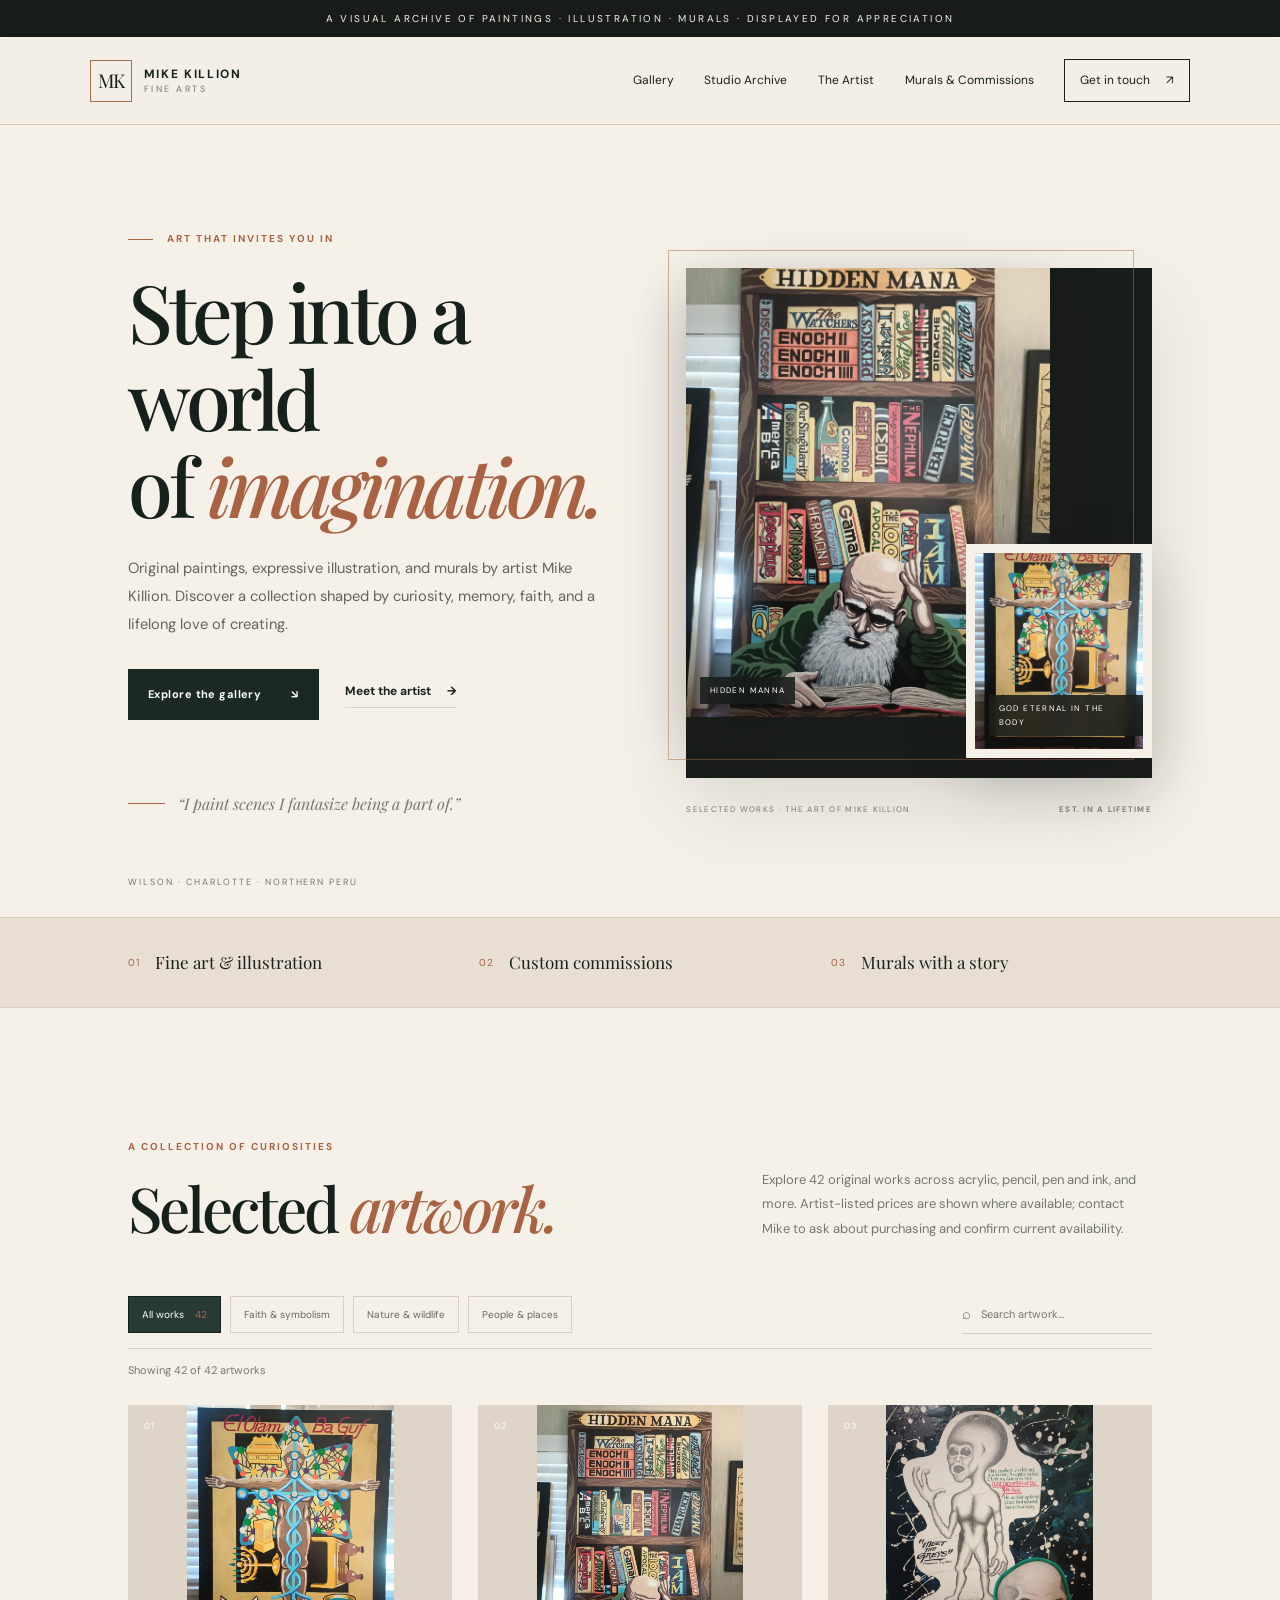
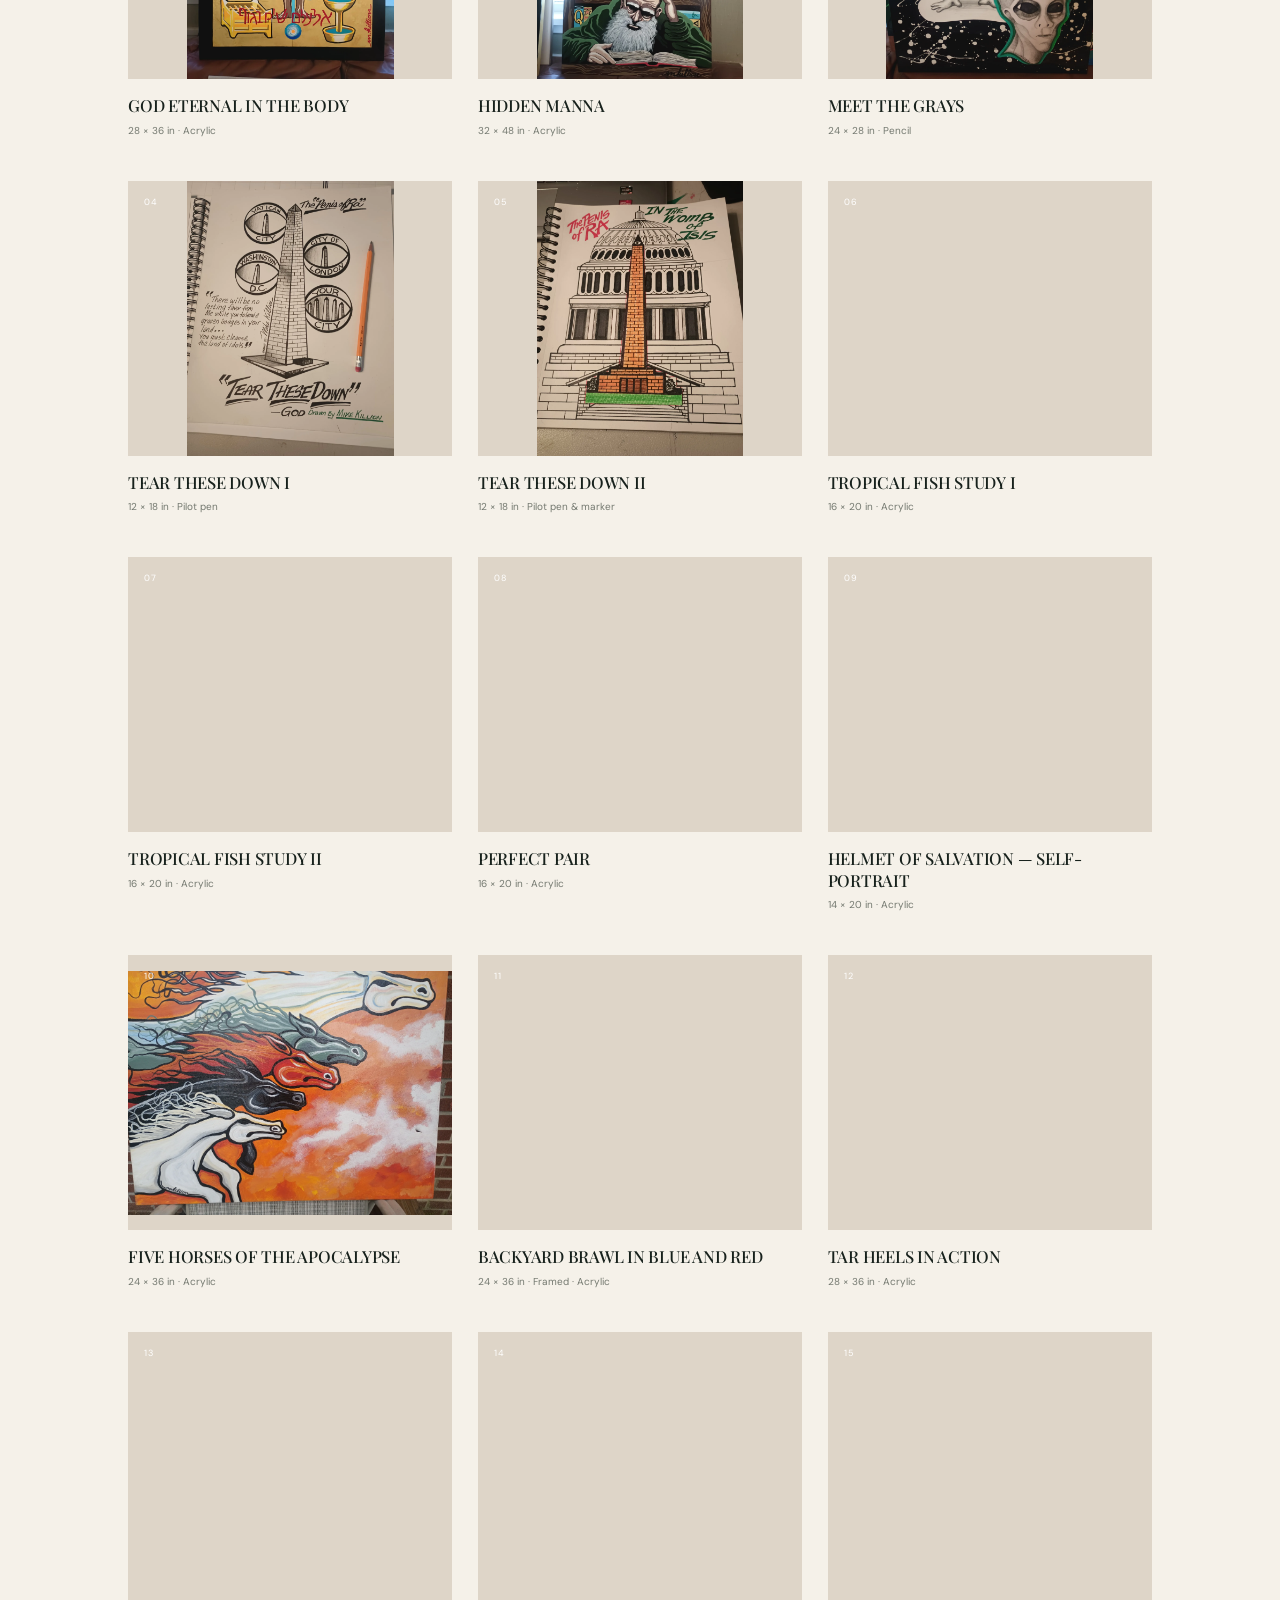
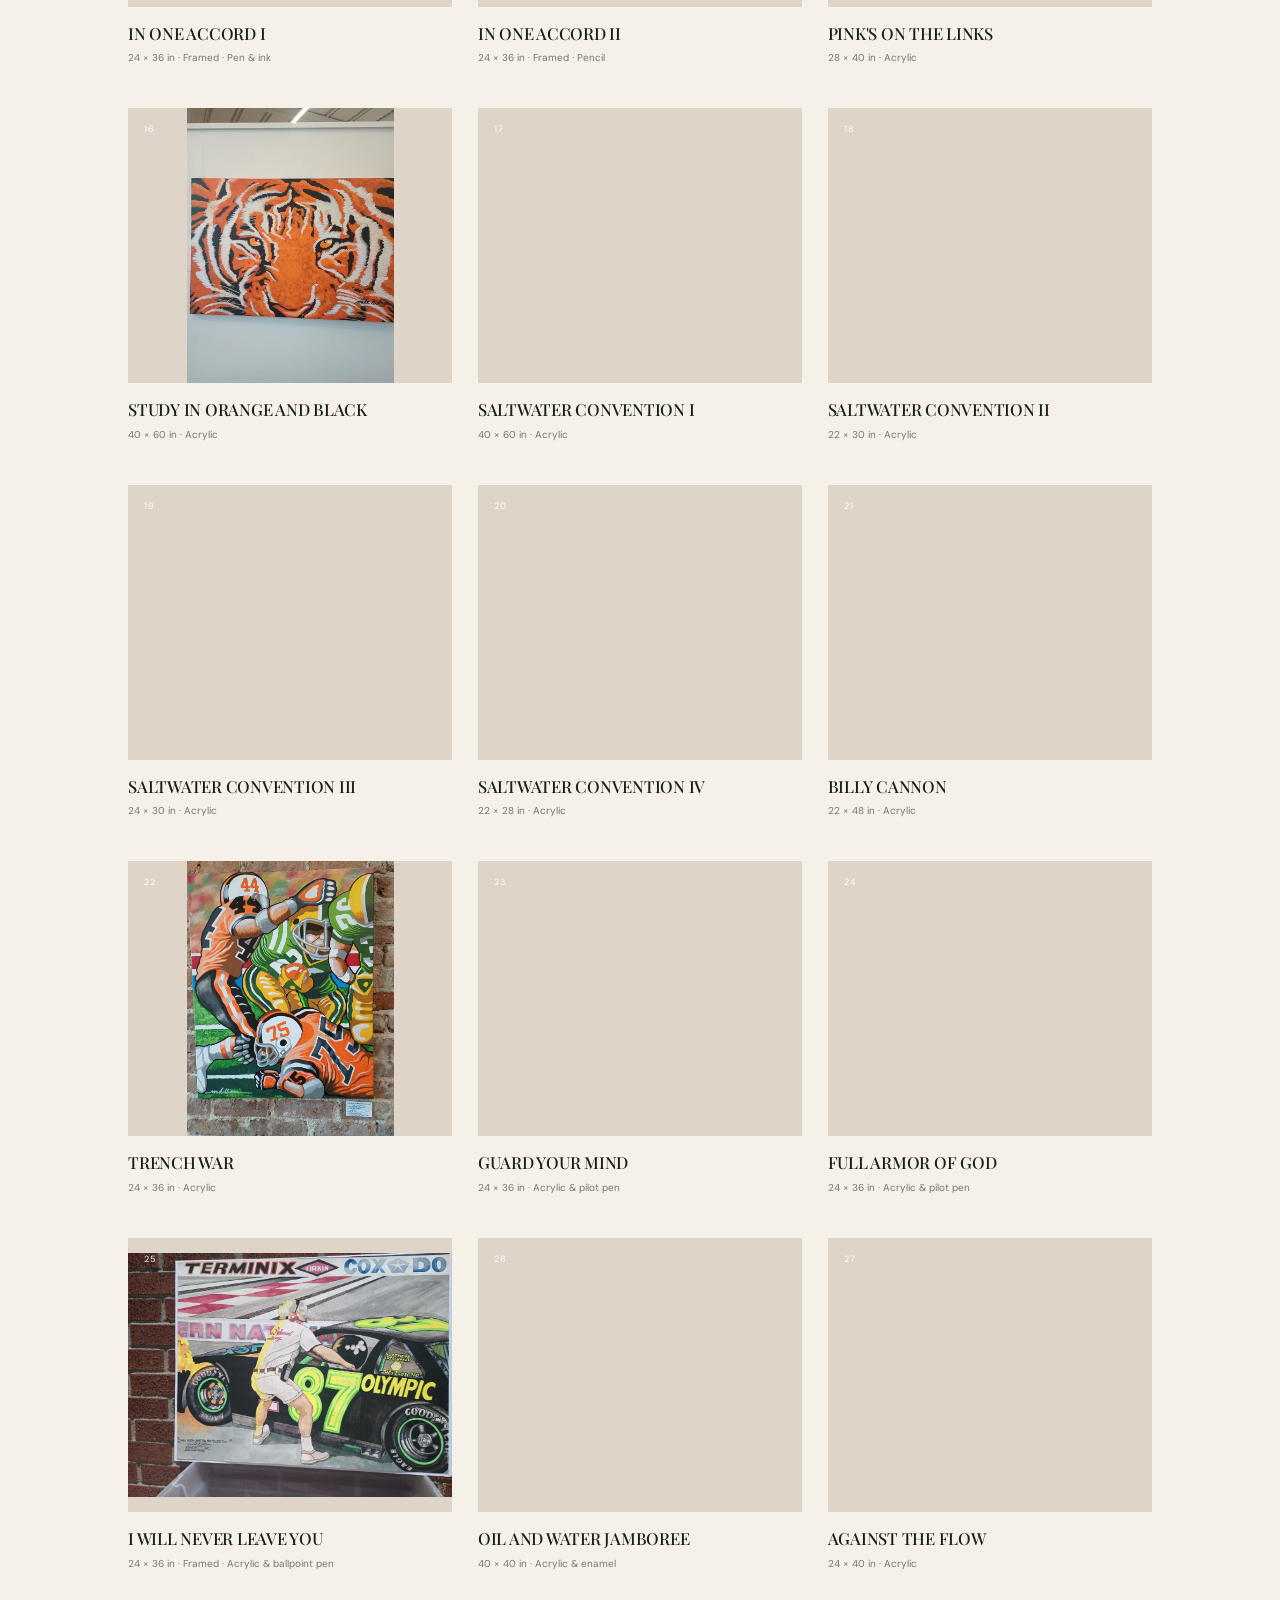
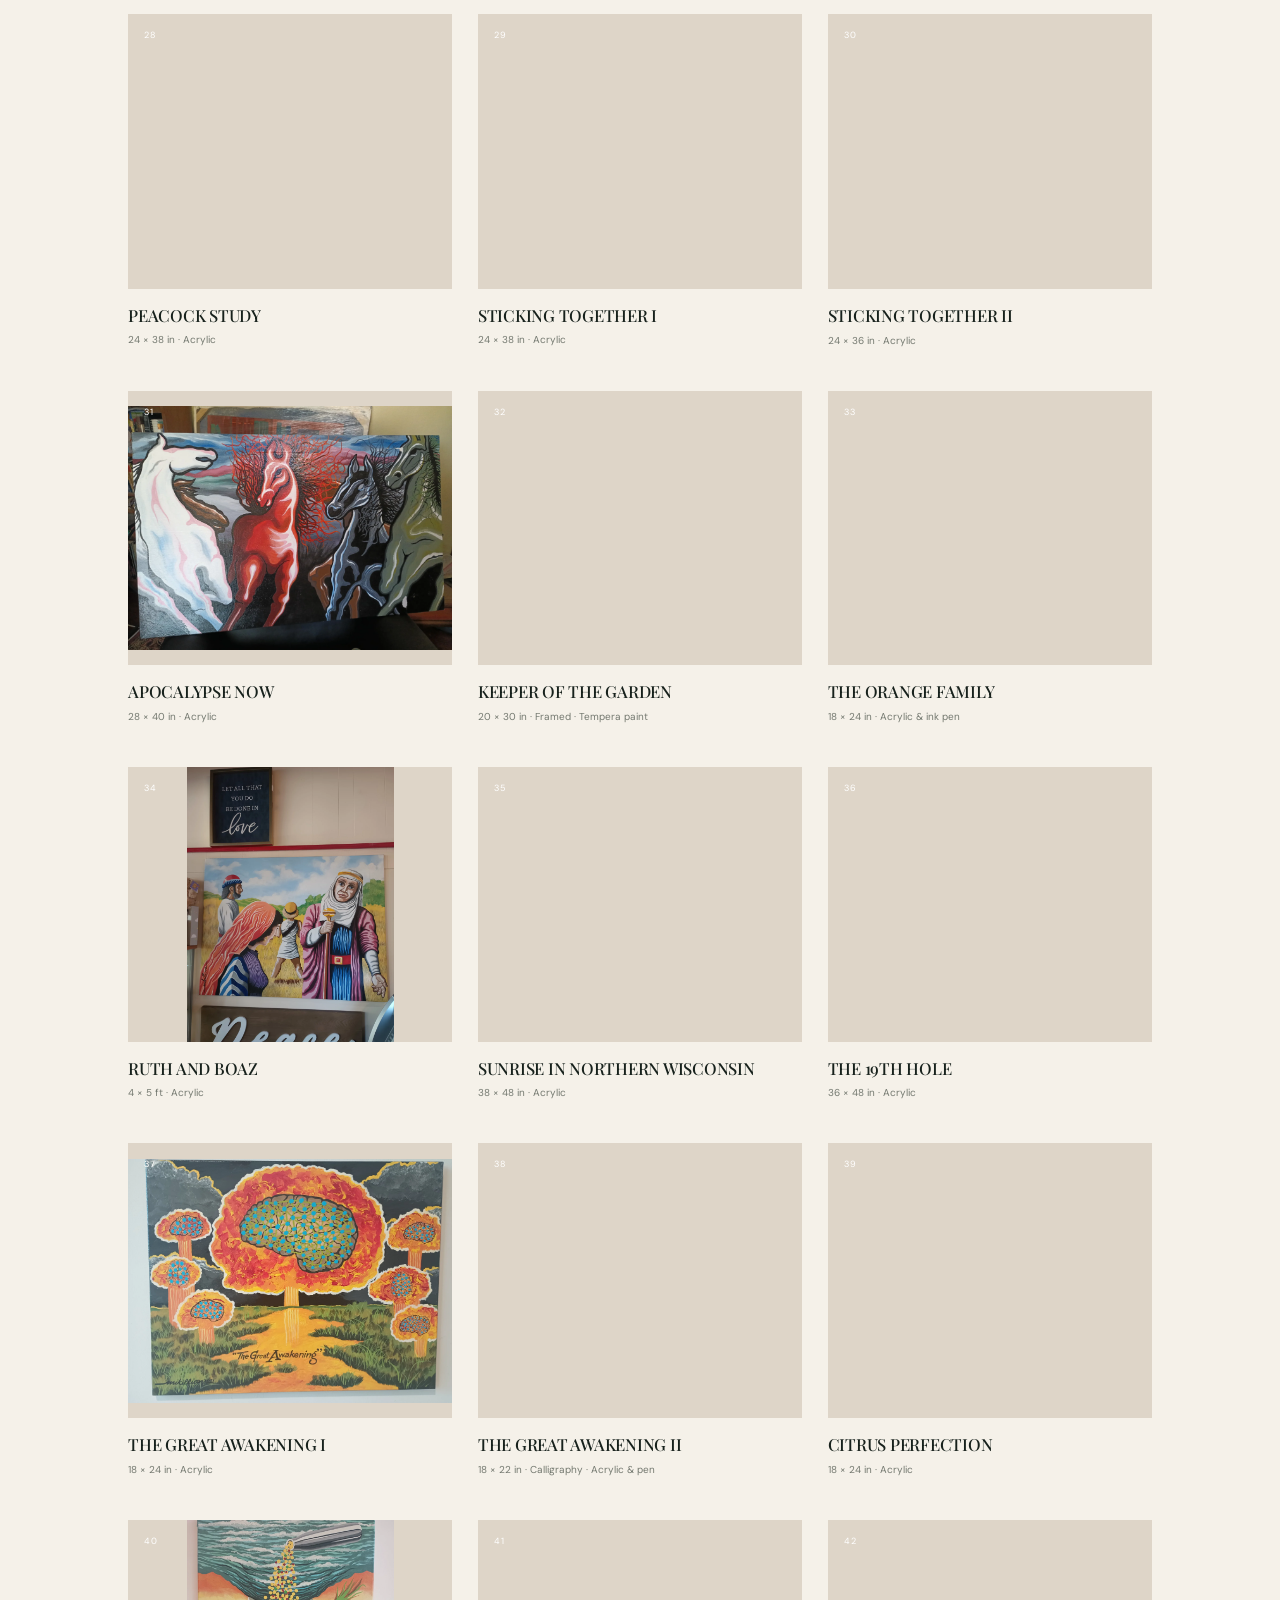
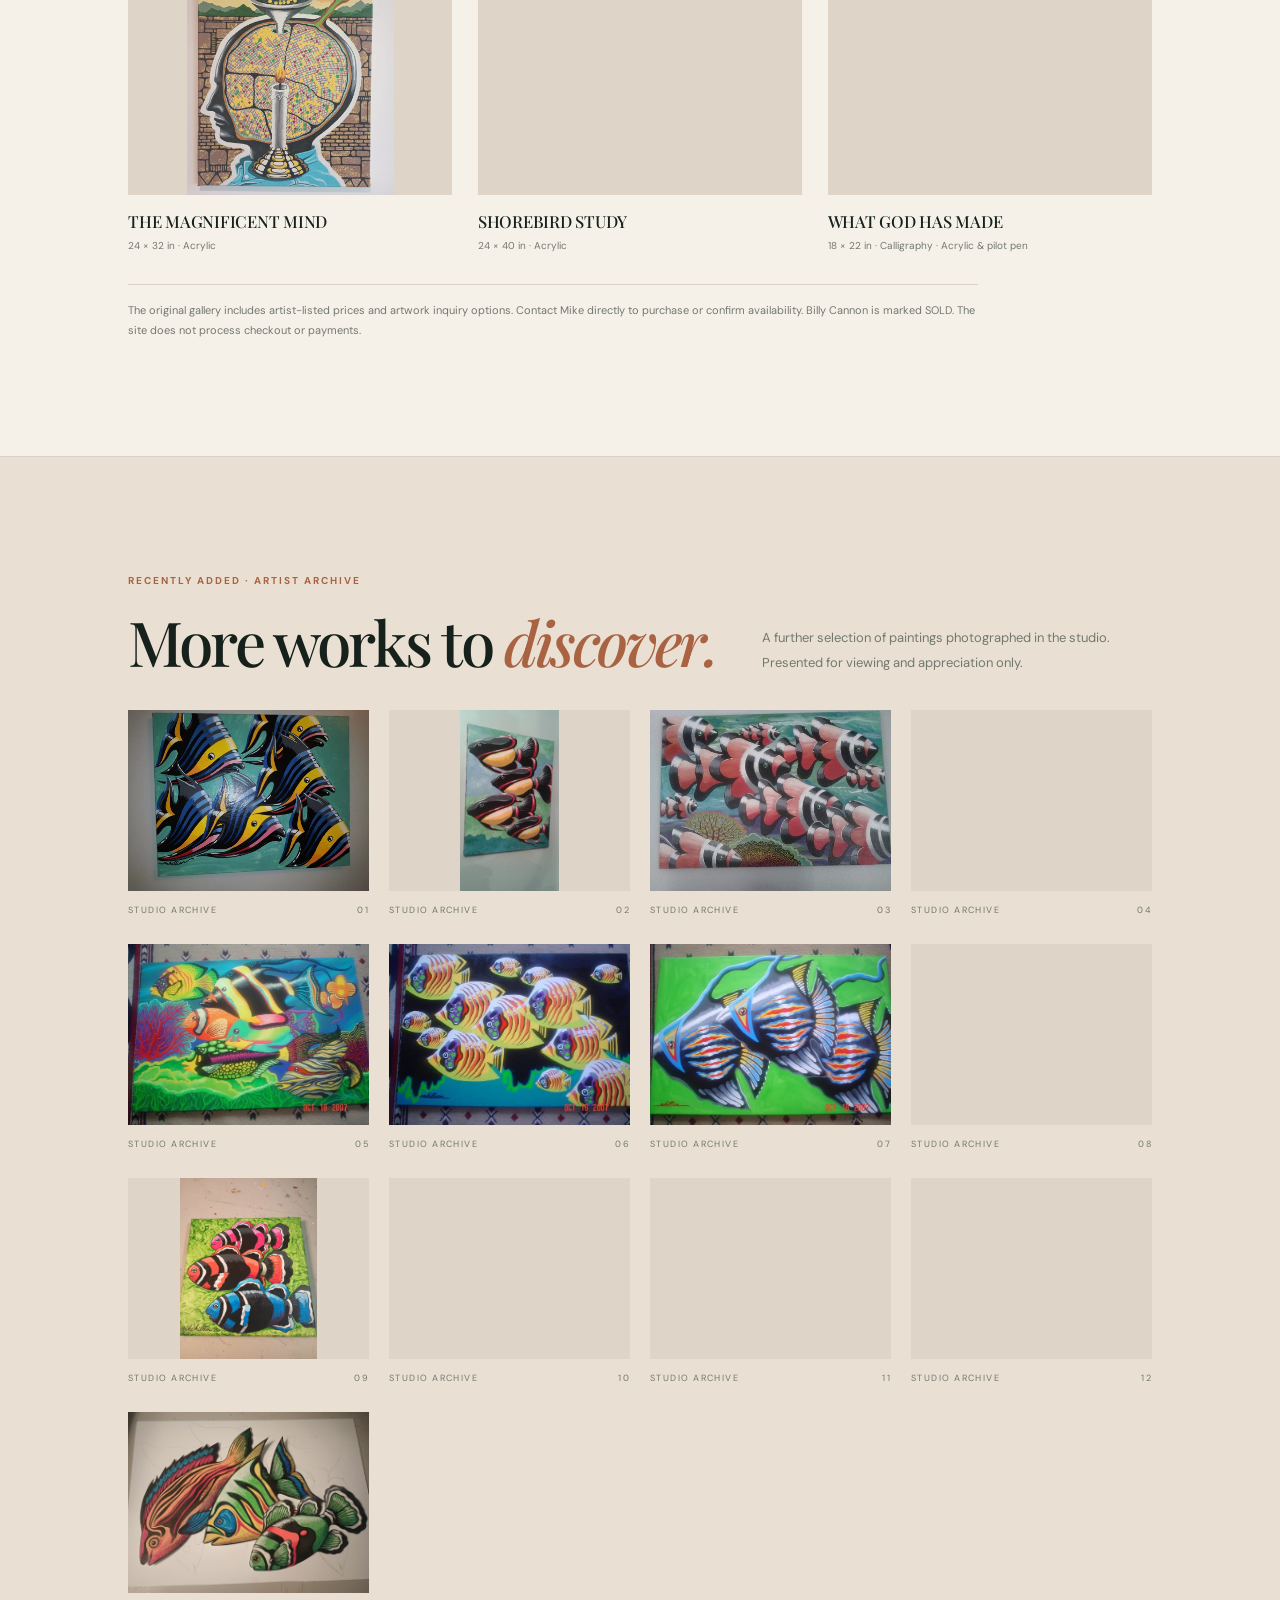
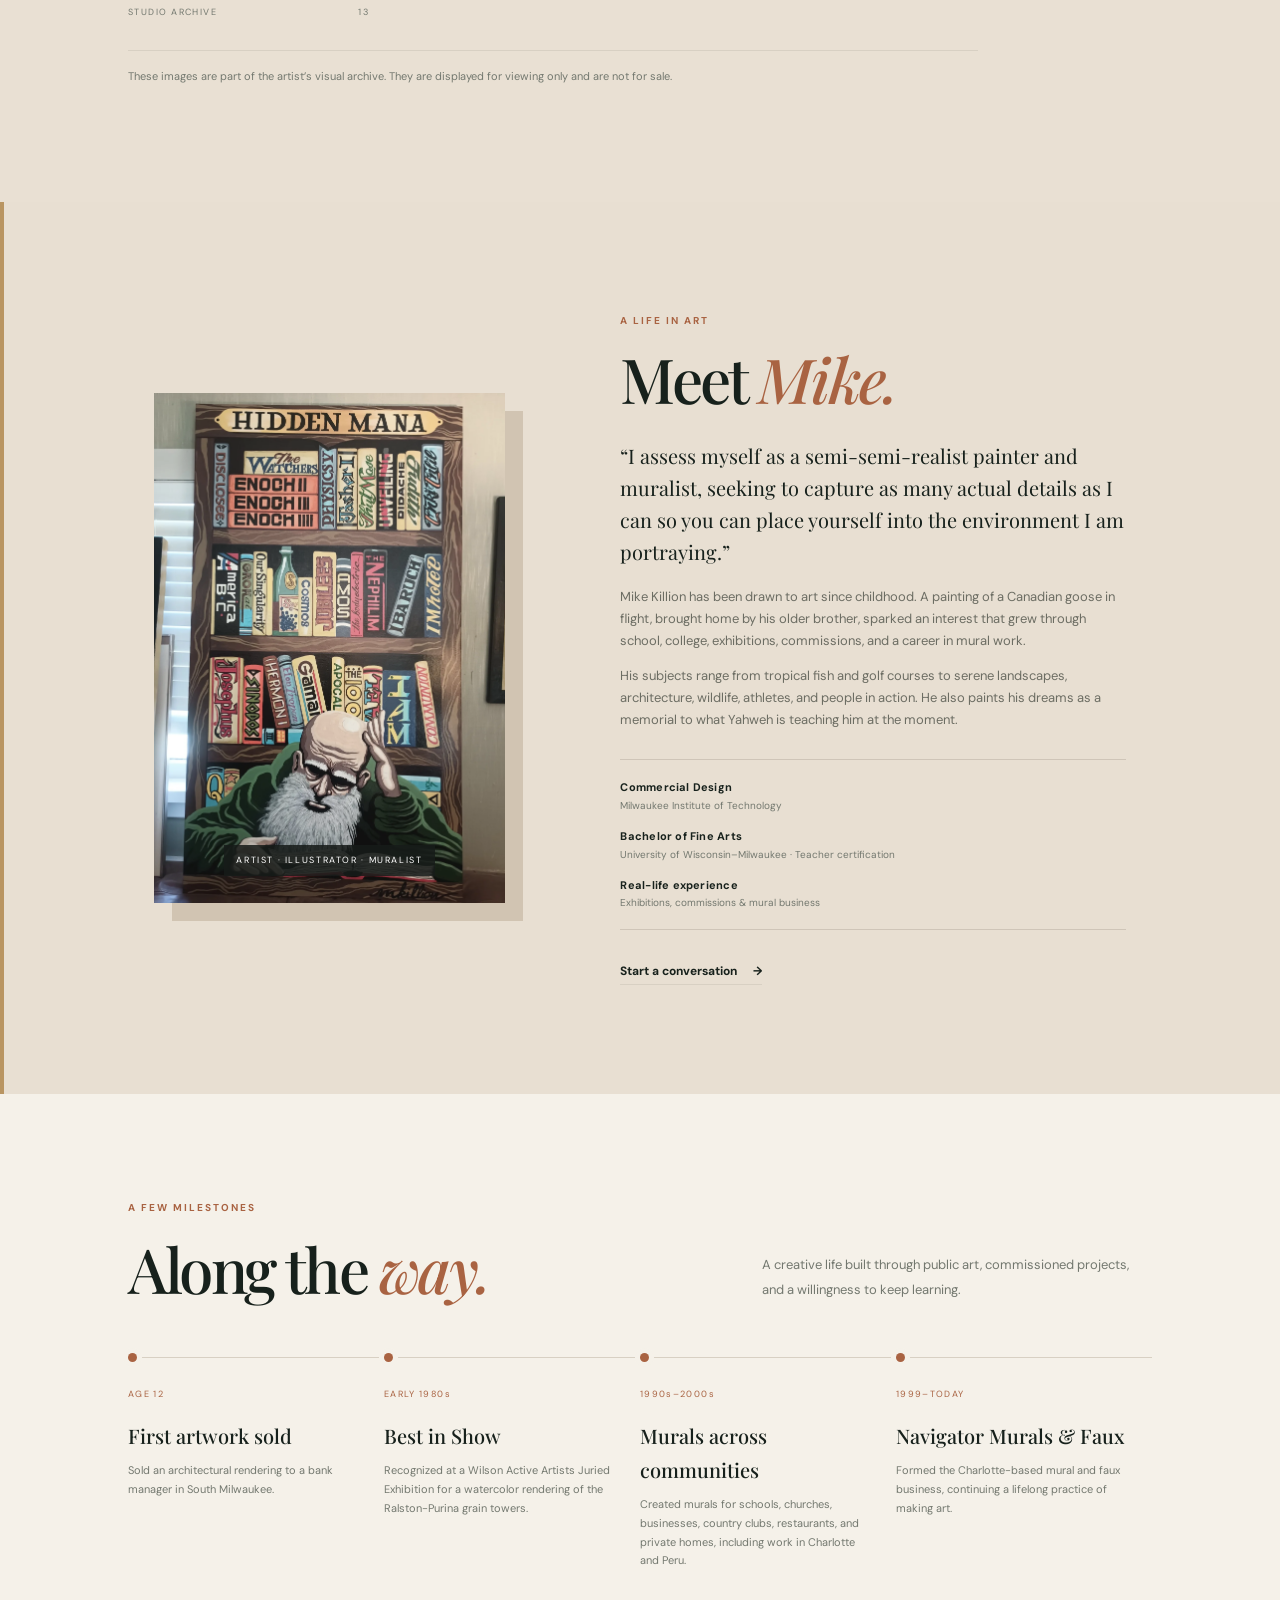
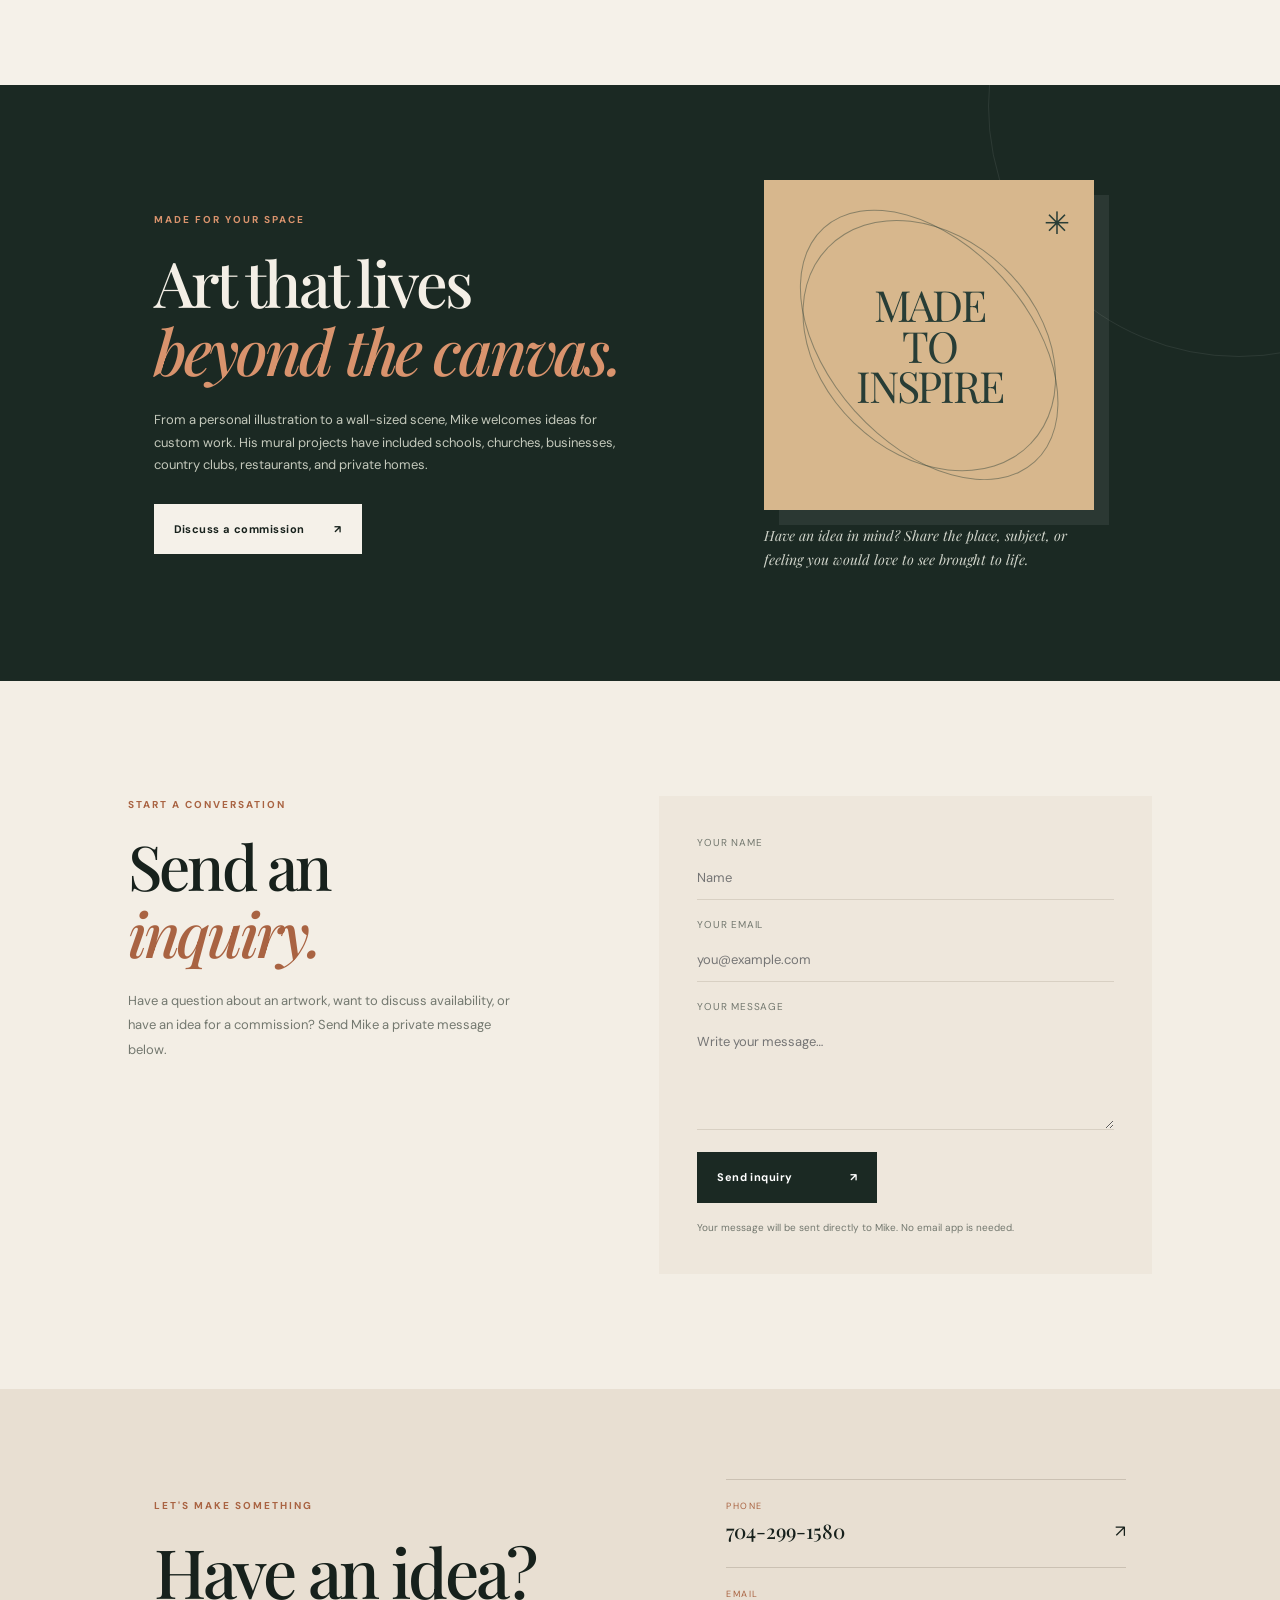
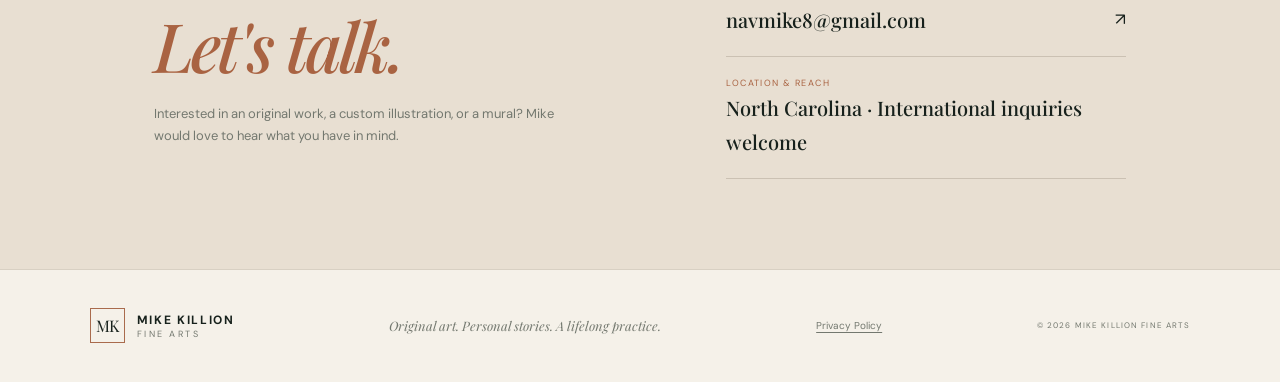
==== commit 9d4317fa: "Restore original artwork sales messaging and inquiry link" ====
--- a/index.html
+++ b/index.html
@@ -87,7 +87,7 @@
     <section class="section gallery-section" id="gallery">
       <div class="section-heading">
         <div><p class="eyebrow">A COLLECTION OF CURIOSITIES</p><h2>Selected <em>artwork.</em></h2></div>
-        <p class="section-summary">Explore works across acrylic, pencil, pen and ink, and more. This gallery is a visual archive for discovery and appreciation.</p>
+        <p class="section-summary">Explore 42 original works across acrylic, pencil, pen and ink, and more. Artist-listed prices are shown where available; contact Mike to ask about purchasing and confirm current availability.</p>
       </div>
       <div class="gallery-tools">
         <div class="filters" role="group" aria-label="Filter artwork">
@@ -100,7 +100,7 @@
       </div>
       <p class="gallery-count" id="gallery-count" aria-live="polite">Showing 42 of 42 artworks</p>
       <div class="art-grid" id="art-grid" aria-live="polite"></div>
-      <p class="gallery-footnote">All artwork is presented for viewing and appreciation. Images on this website are not offered for sale, and no purchase or checkout is available through this gallery.</p>
+      <p class="gallery-footnote">The original gallery includes artist-listed prices and artwork inquiry options. Contact Mike directly to purchase or confirm availability. Billy Cannon is marked SOLD. The site does not process checkout or payments.</p>
     </section>
 
     <section class="section added-gallery-section" id="new-works">
@@ -179,7 +179,7 @@
       <div class="contact-details"><a href="tel:+17042991580"><span>PHONE</span><strong>704-299-1580</strong><i>↗</i></a><a href="mailto:navmike8@gmail.com"><span>EMAIL</span><strong>navmike8@gmail.com</strong><i>↗</i></a><div class="contact-location"><span>LOCATION & REACH</span><strong>North Carolina · International inquiries welcome</strong></div></div>
     </section>
   </main>
-  <dialog class="artwork-dialog" id="artwork-dialog" aria-label="Artwork details"><button class="dialog-close" type="button" aria-label="Close artwork details">×</button><img class="dialog-image" alt=""><div class="dialog-copy"><p class="eyebrow">ORIGINAL ARTWORK</p><h2 class="dialog-title"></h2><p class="dialog-info"></p><span class="dialog-view-only">Displayed for viewing only · Not for sale</span></div></dialog>
+  <dialog class="artwork-dialog" id="artwork-dialog" aria-label="Artwork details"><button class="dialog-close" type="button" aria-label="Close artwork details">×</button><img class="dialog-image" alt=""><div class="dialog-copy"><p class="eyebrow">ORIGINAL ARTWORK</p><h2 class="dialog-title"></h2><p class="dialog-info"></p><a class="button button-dark dialog-inquire" href="mailto:navmike8@gmail.com">Inquire about this artwork ↗</a></div></dialog>
   <footer><a class="brand footer-brand" href="#home"><span class="brand-mark">MK</span><span><strong>MIKE KILLION</strong><small>FINE ARTS</small></span></a><p>Original art. Personal stories. A lifelong practice.</p><a class="footer-privacy" href="/privacy.html">Privacy Policy</a><span class="copyright">© <span id="year"></span> MIKE KILLION FINE ARTS</span></footer>
   <script src="script.js"></script>
 </body>
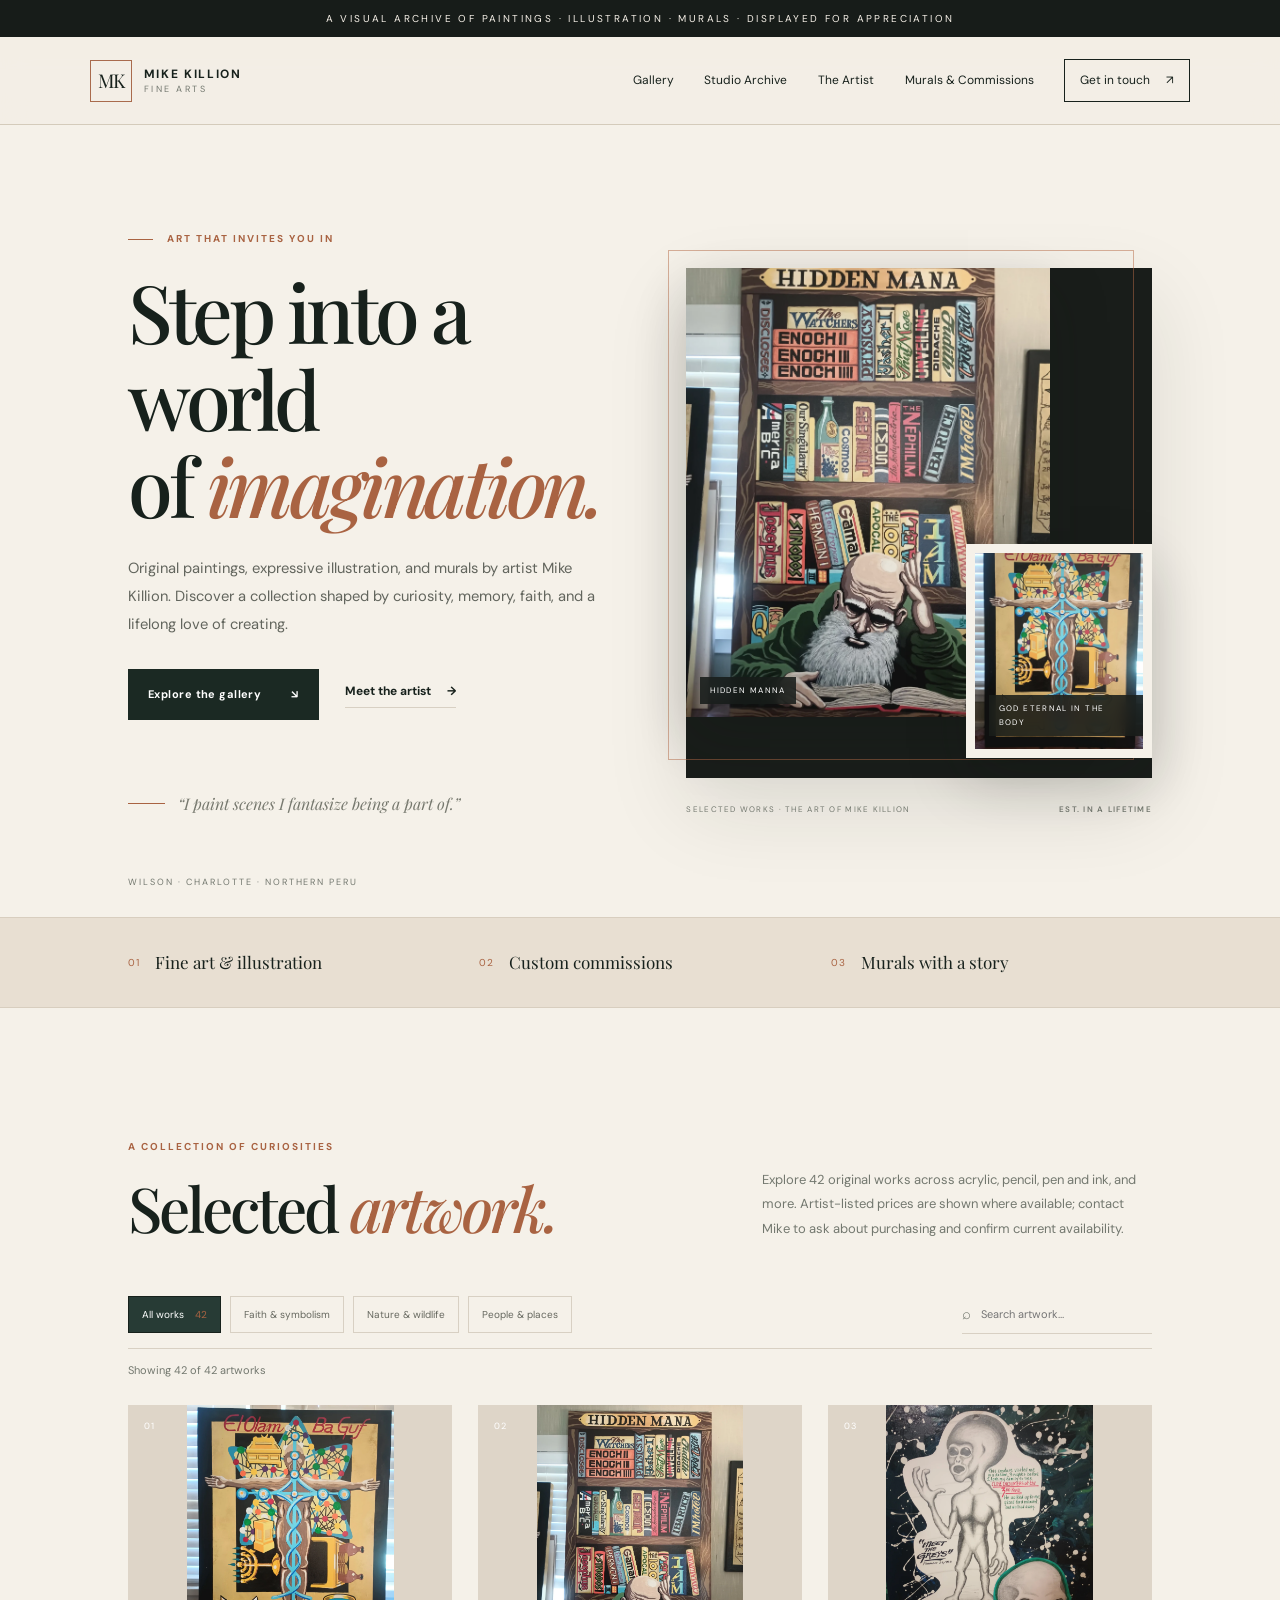
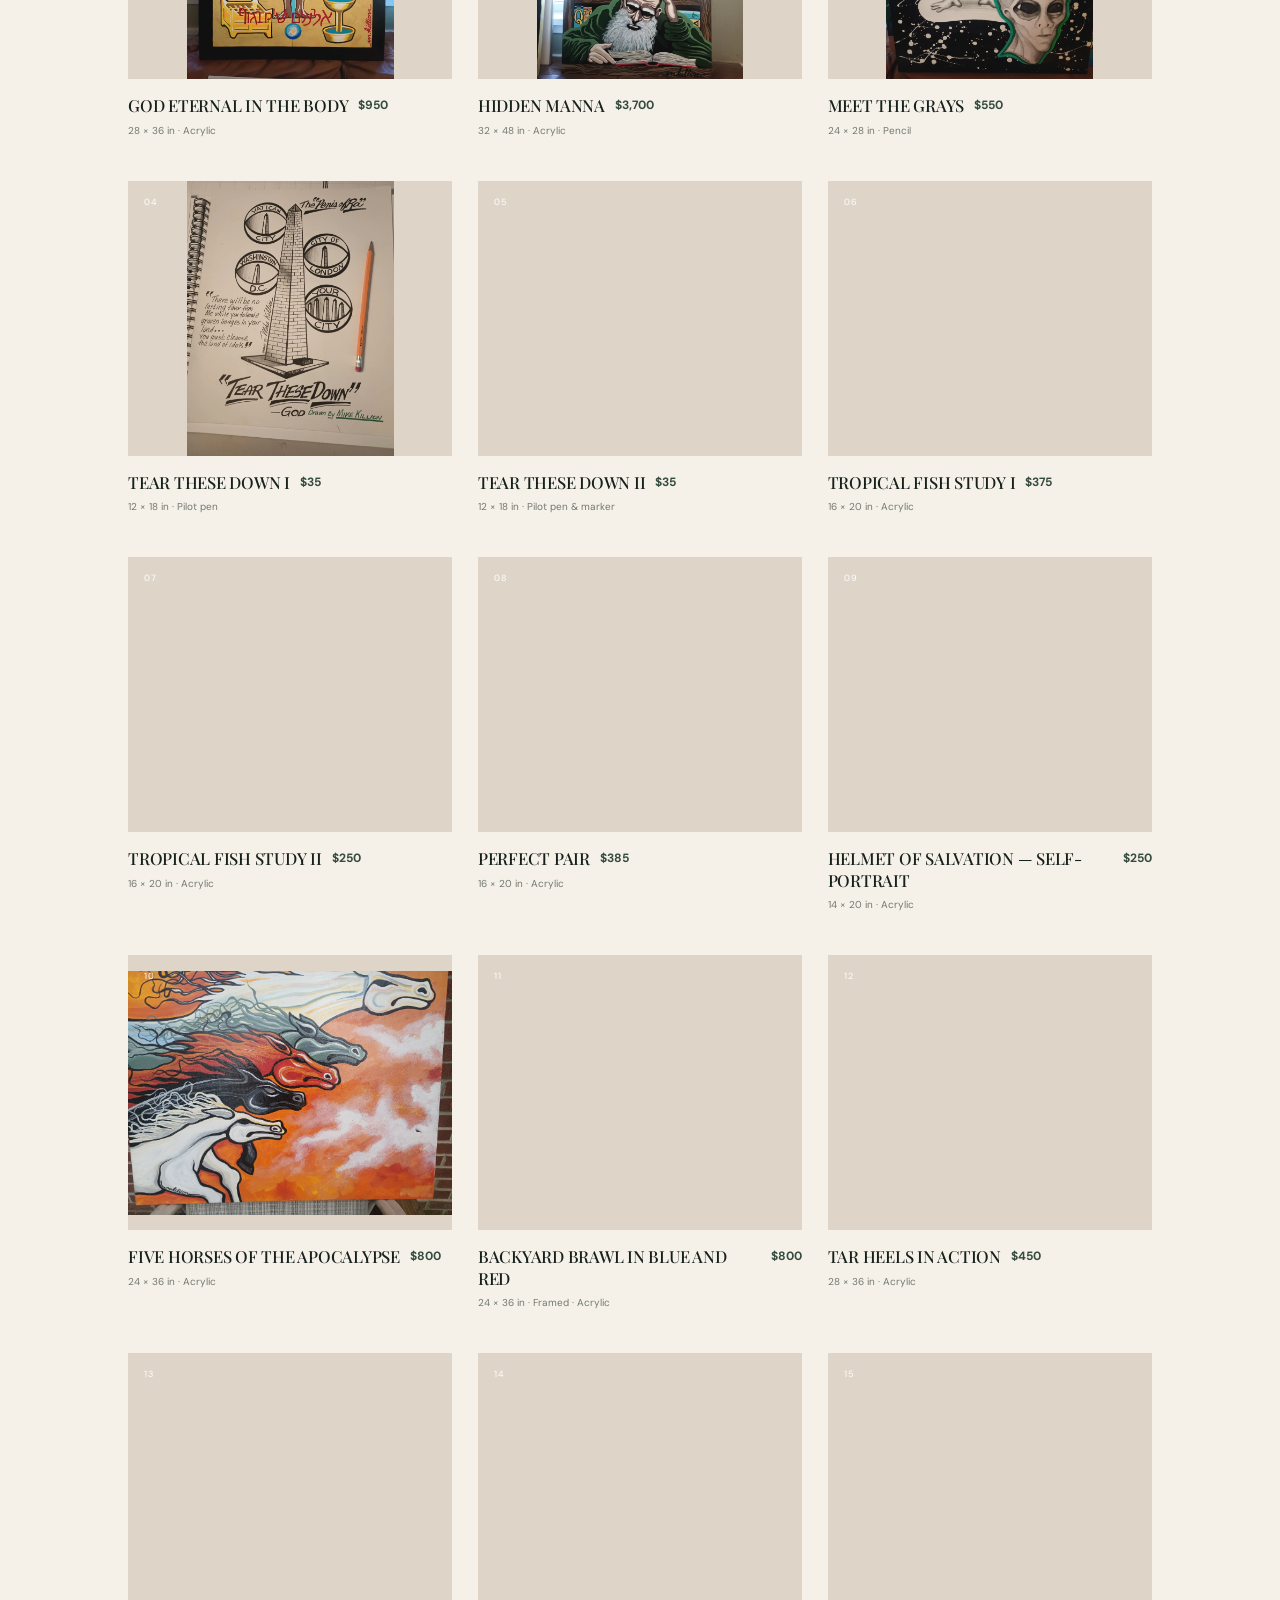
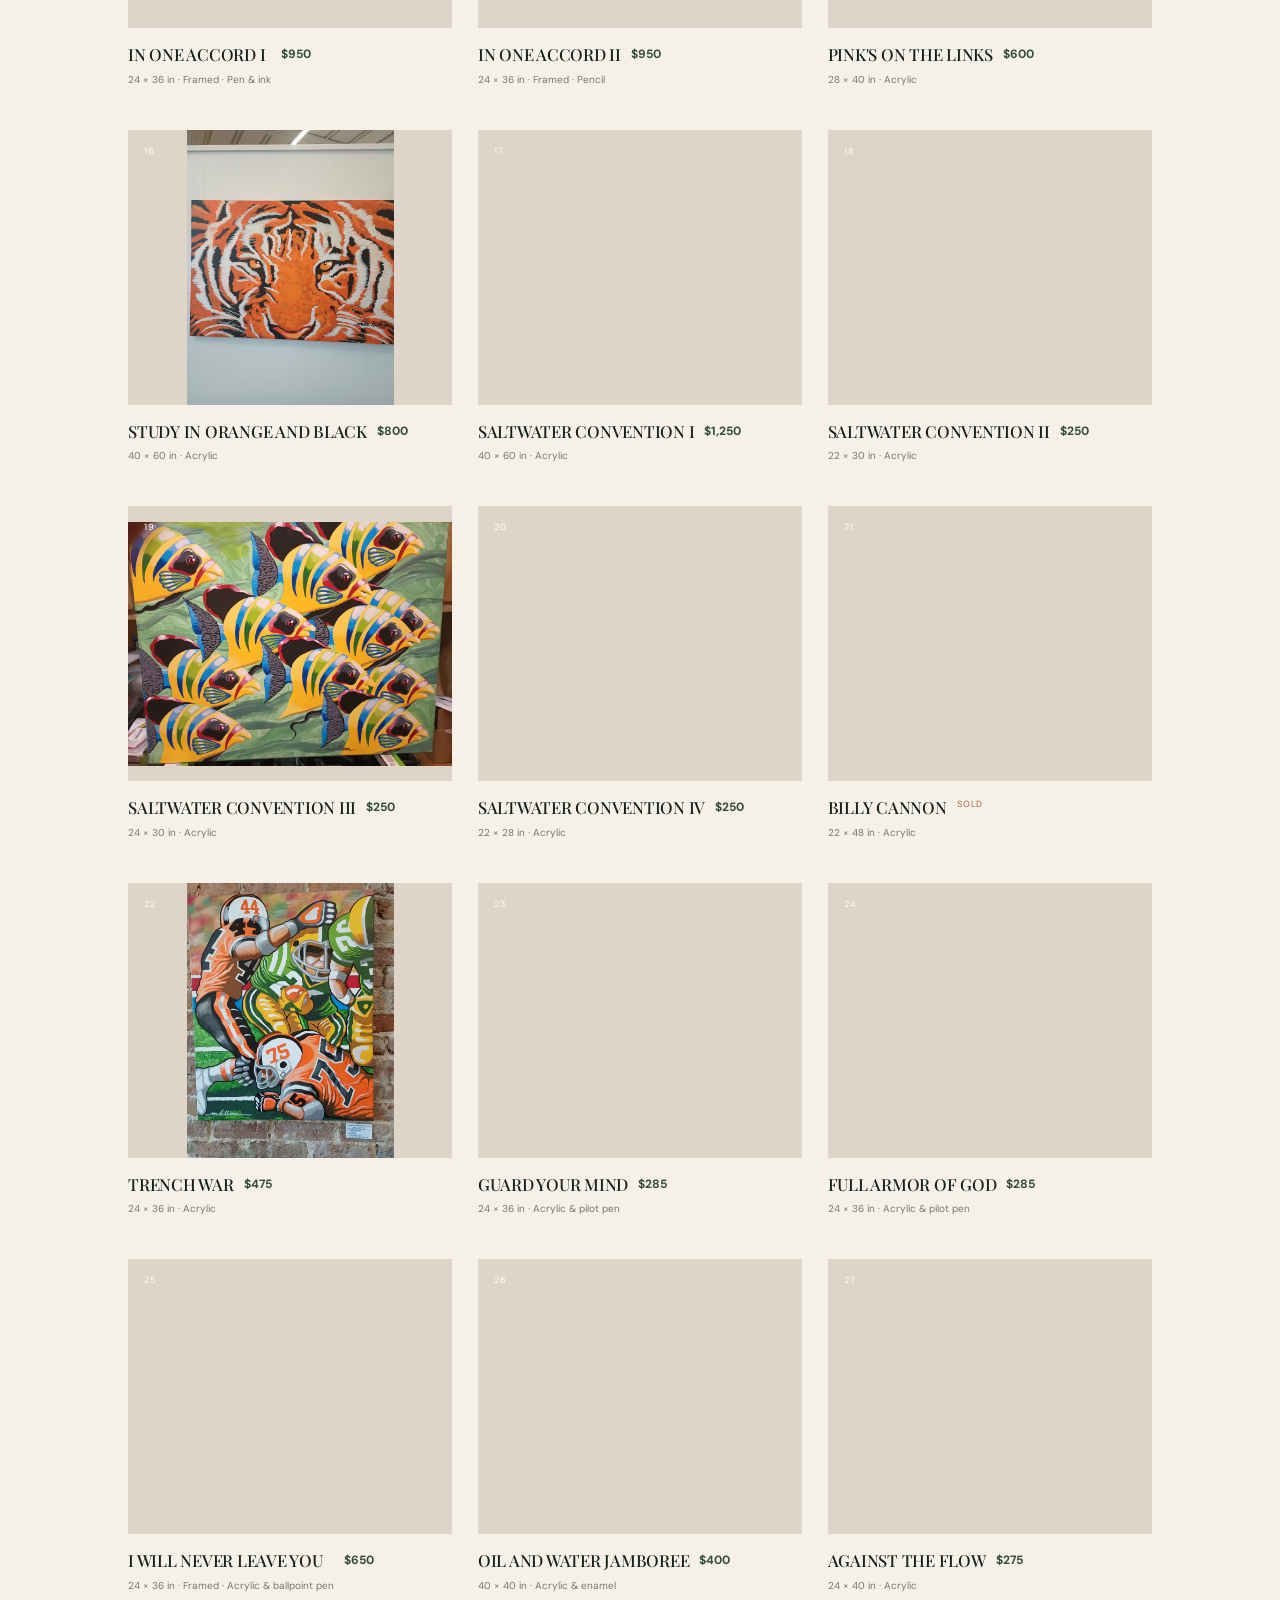
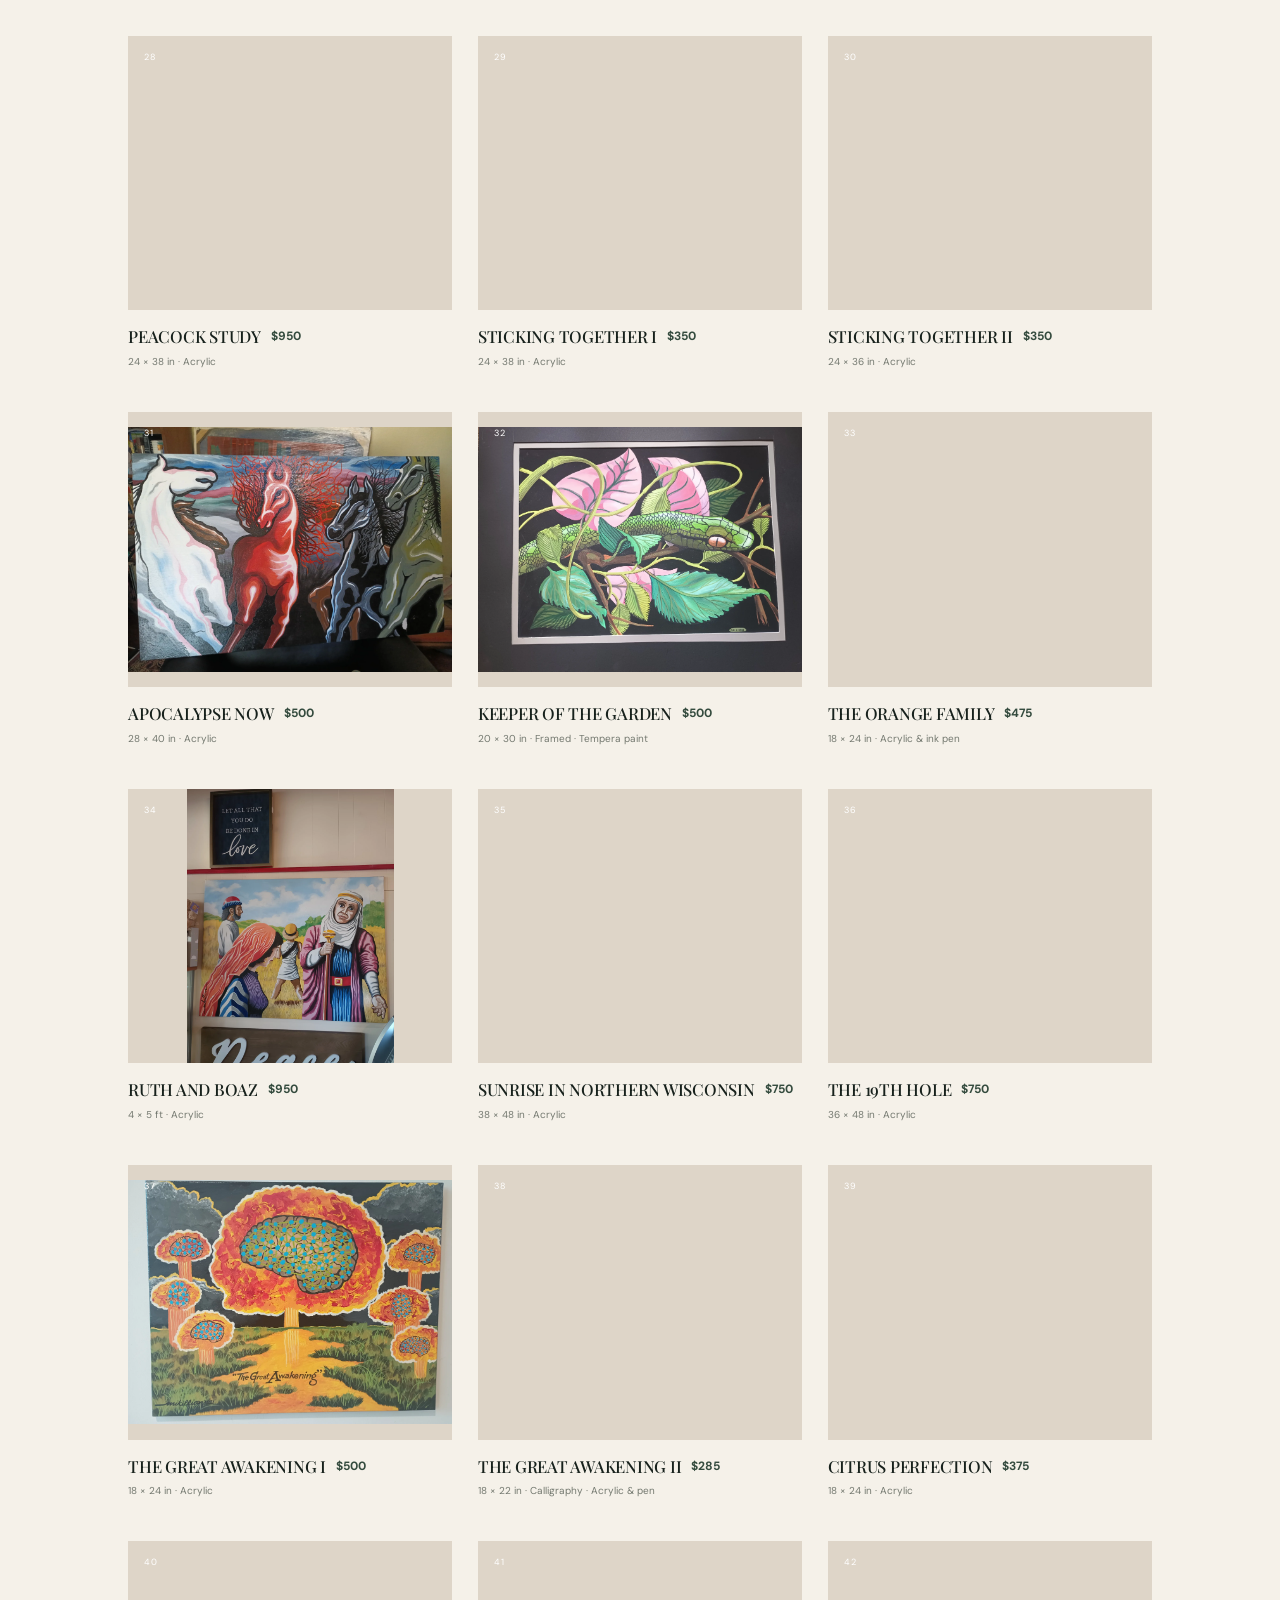
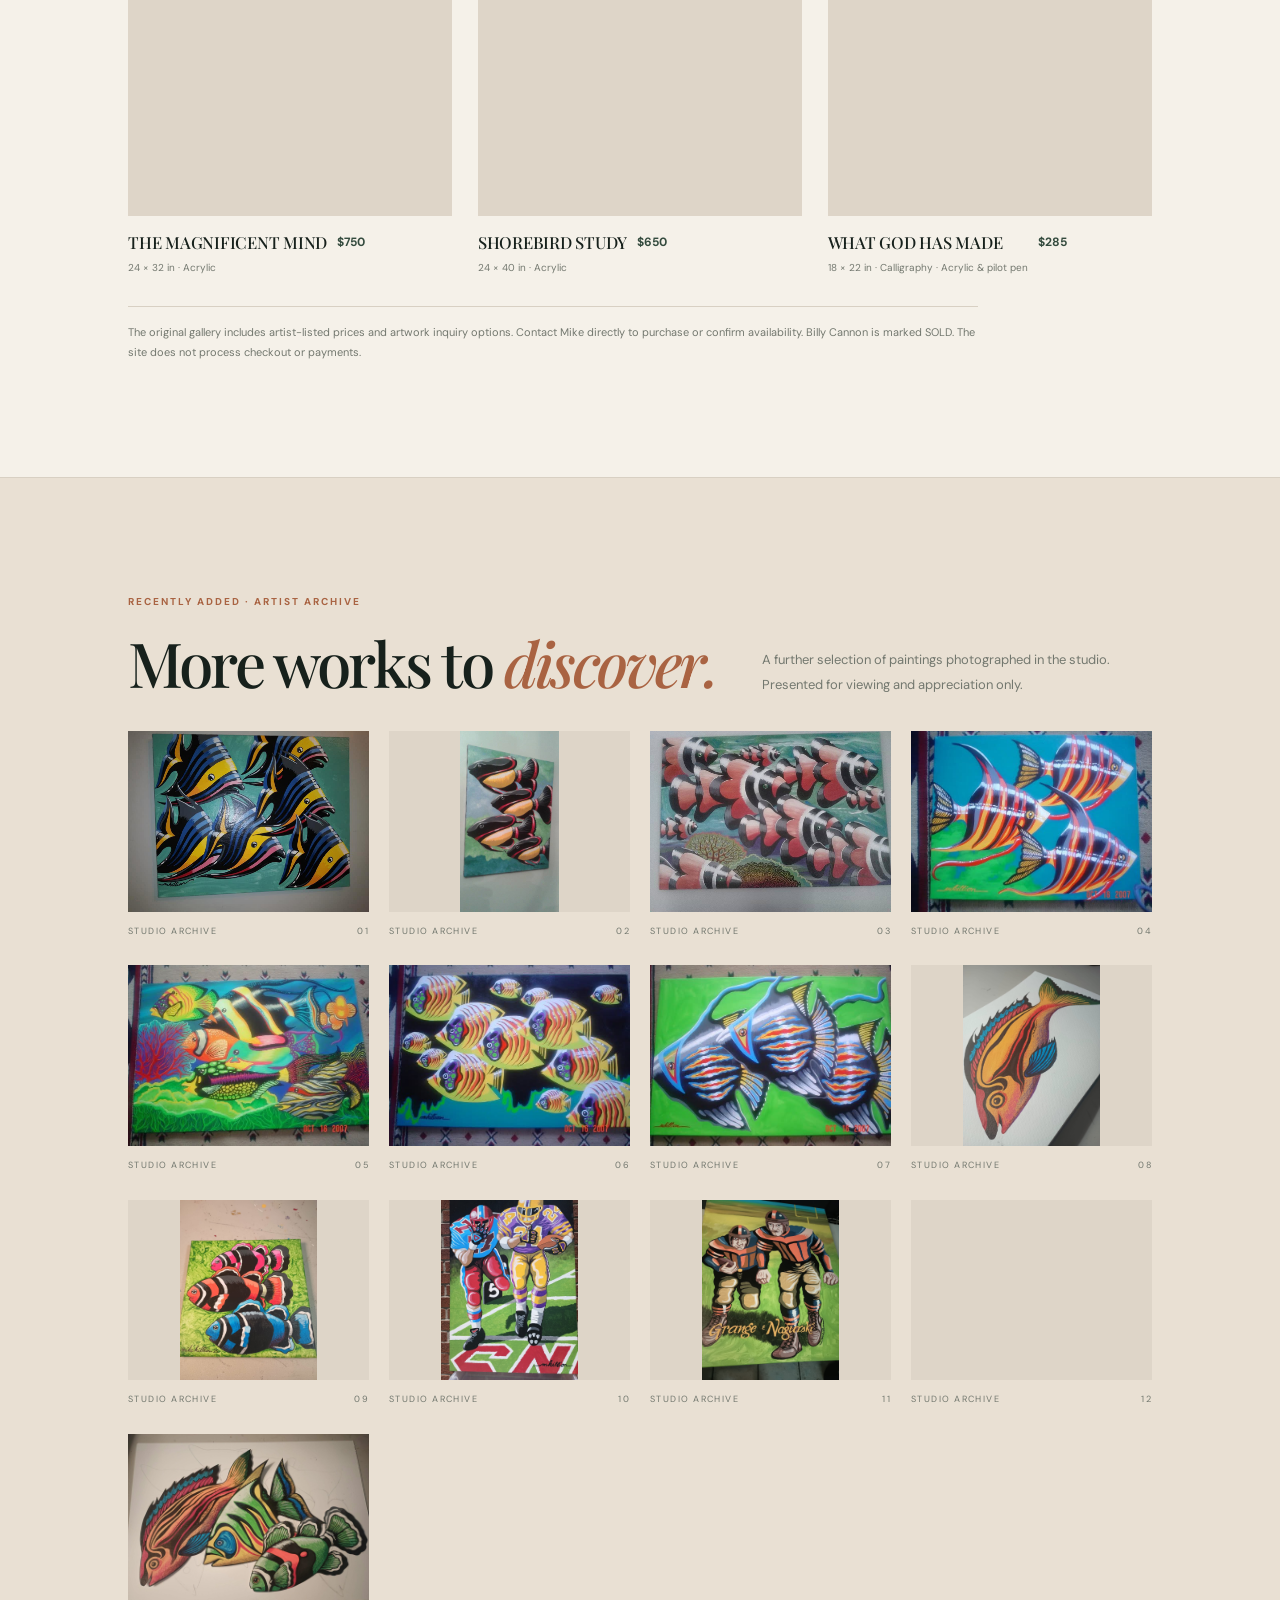
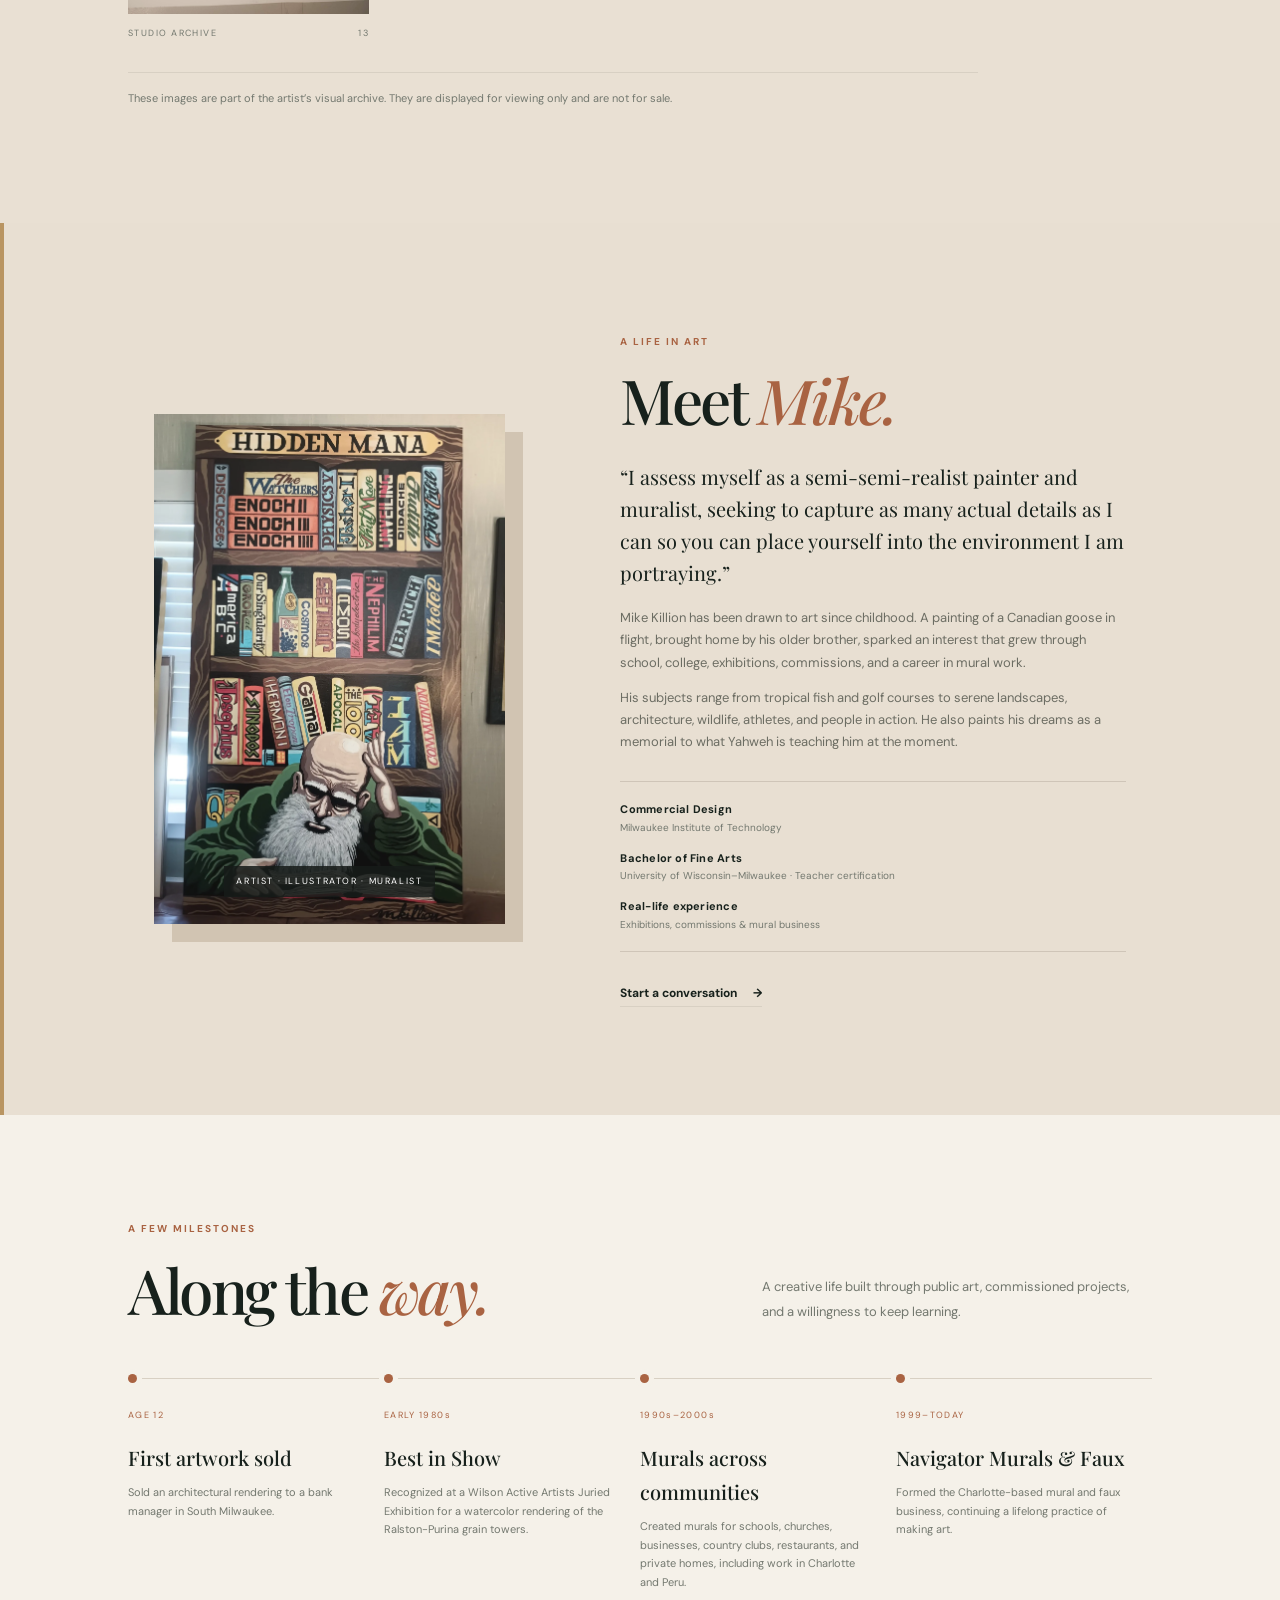
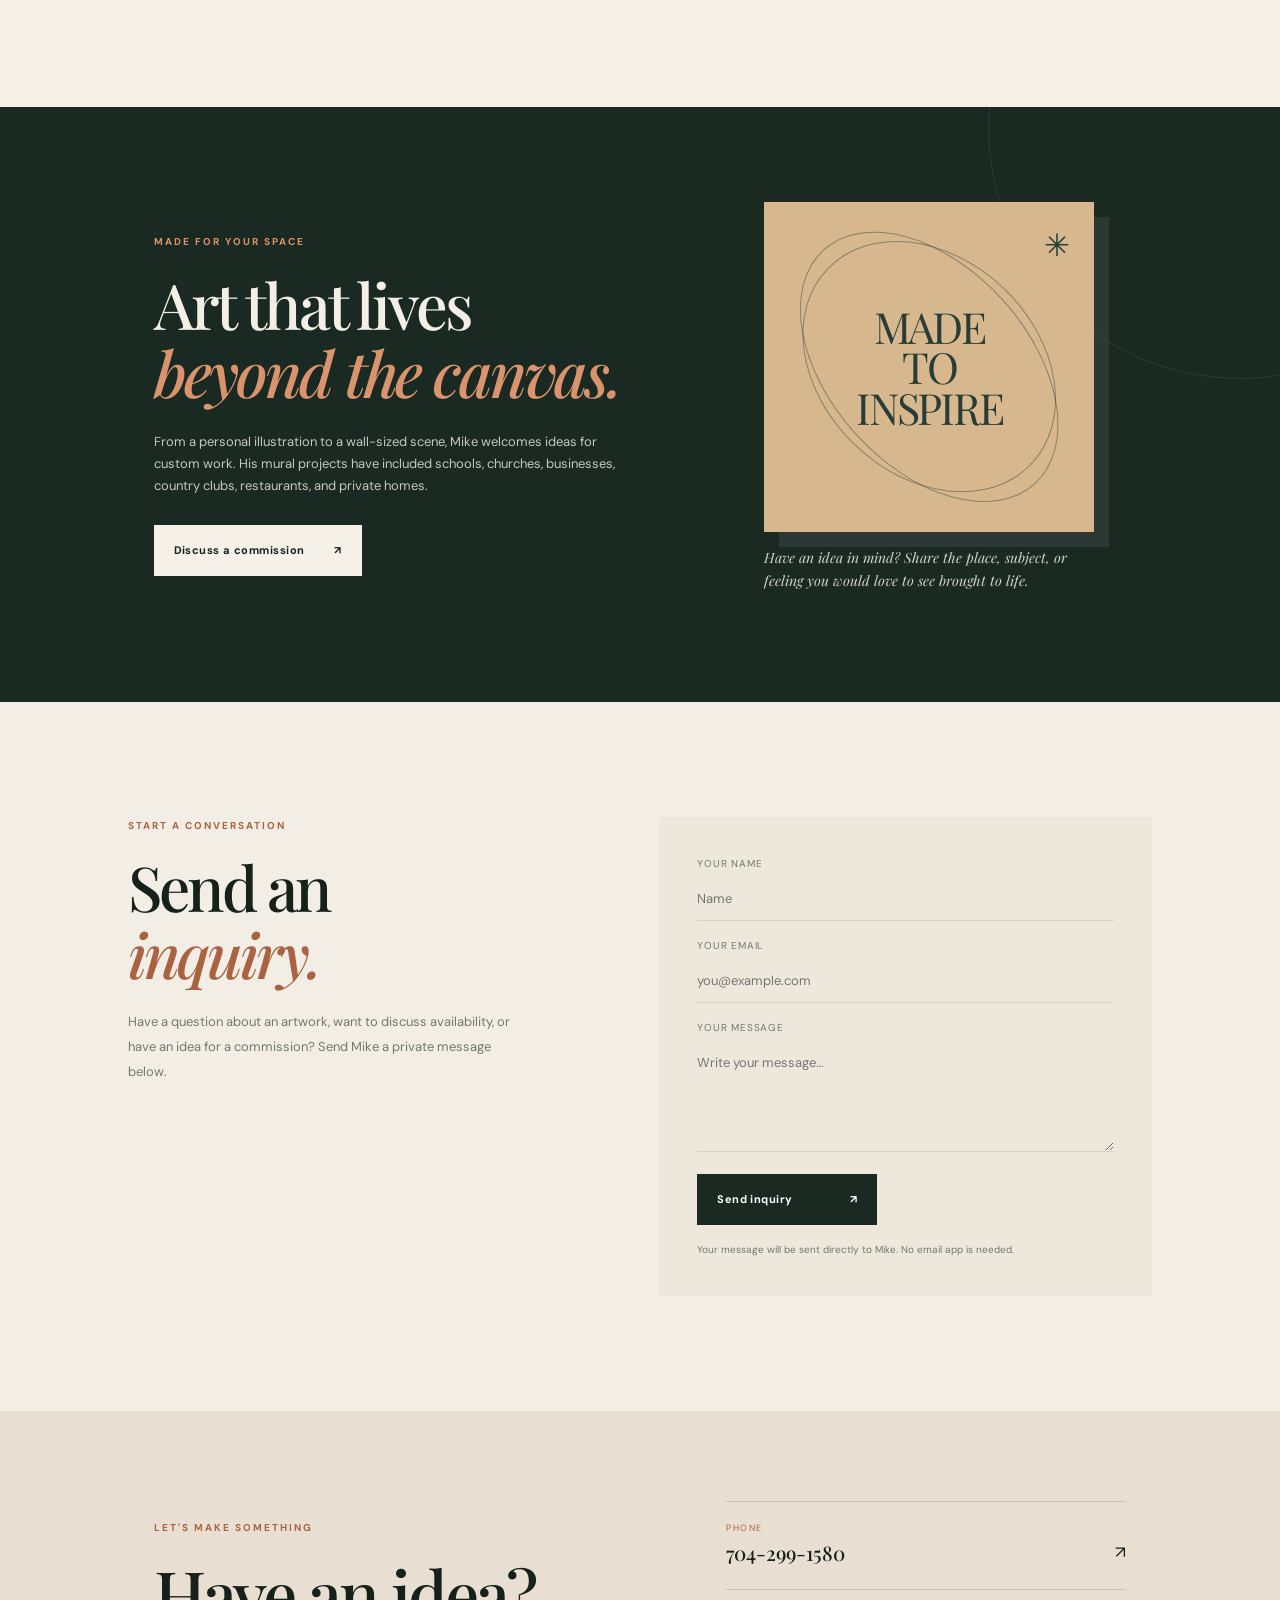
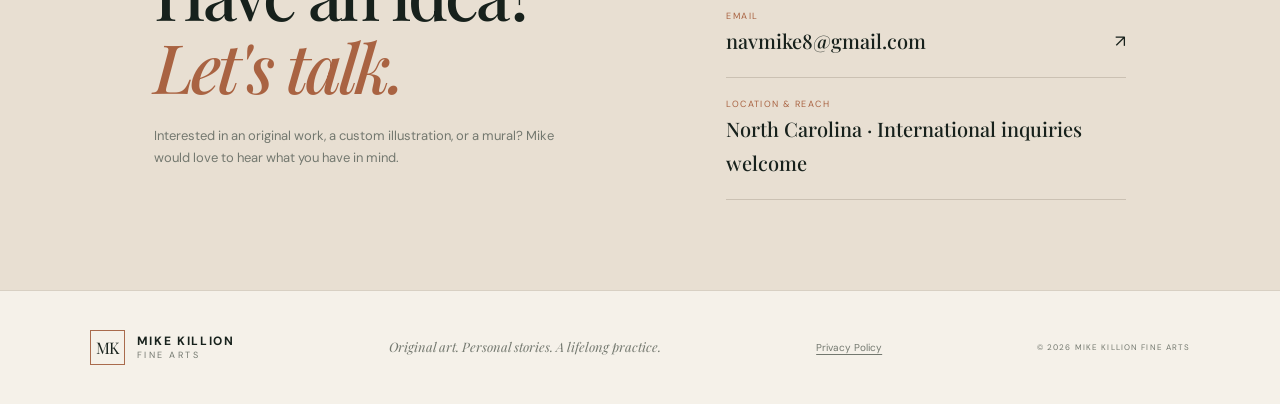
==== commit 11ebe0b4: "Point homepage favicon to root branded icon" ====
--- a/index.html
+++ b/index.html
@@ -9,7 +9,8 @@
   <meta property="og:locale" content="en_US">
   <meta property="og:site_name" content="MIKE KILLION Fine Arts">
   <link rel="sitemap" type="application/xml" href="/sitemap.xml">
-  <link rel="icon" type="image/svg+xml" href="assets/favicon.svg">
+  <link rel="icon" type="image/svg+xml" href="/favicon.svg" sizes="any">
+  <link rel="shortcut icon" href="/favicon.svg" type="image/svg+xml">
   <link rel="preload" as="image" href="assets/images/hidden-manna.webp?v=2" fetchpriority="high">
   <meta name="robots" content="index,follow,max-image-preview:large">
   <link rel="canonical" href="https://mikekillionfinearts.com/">
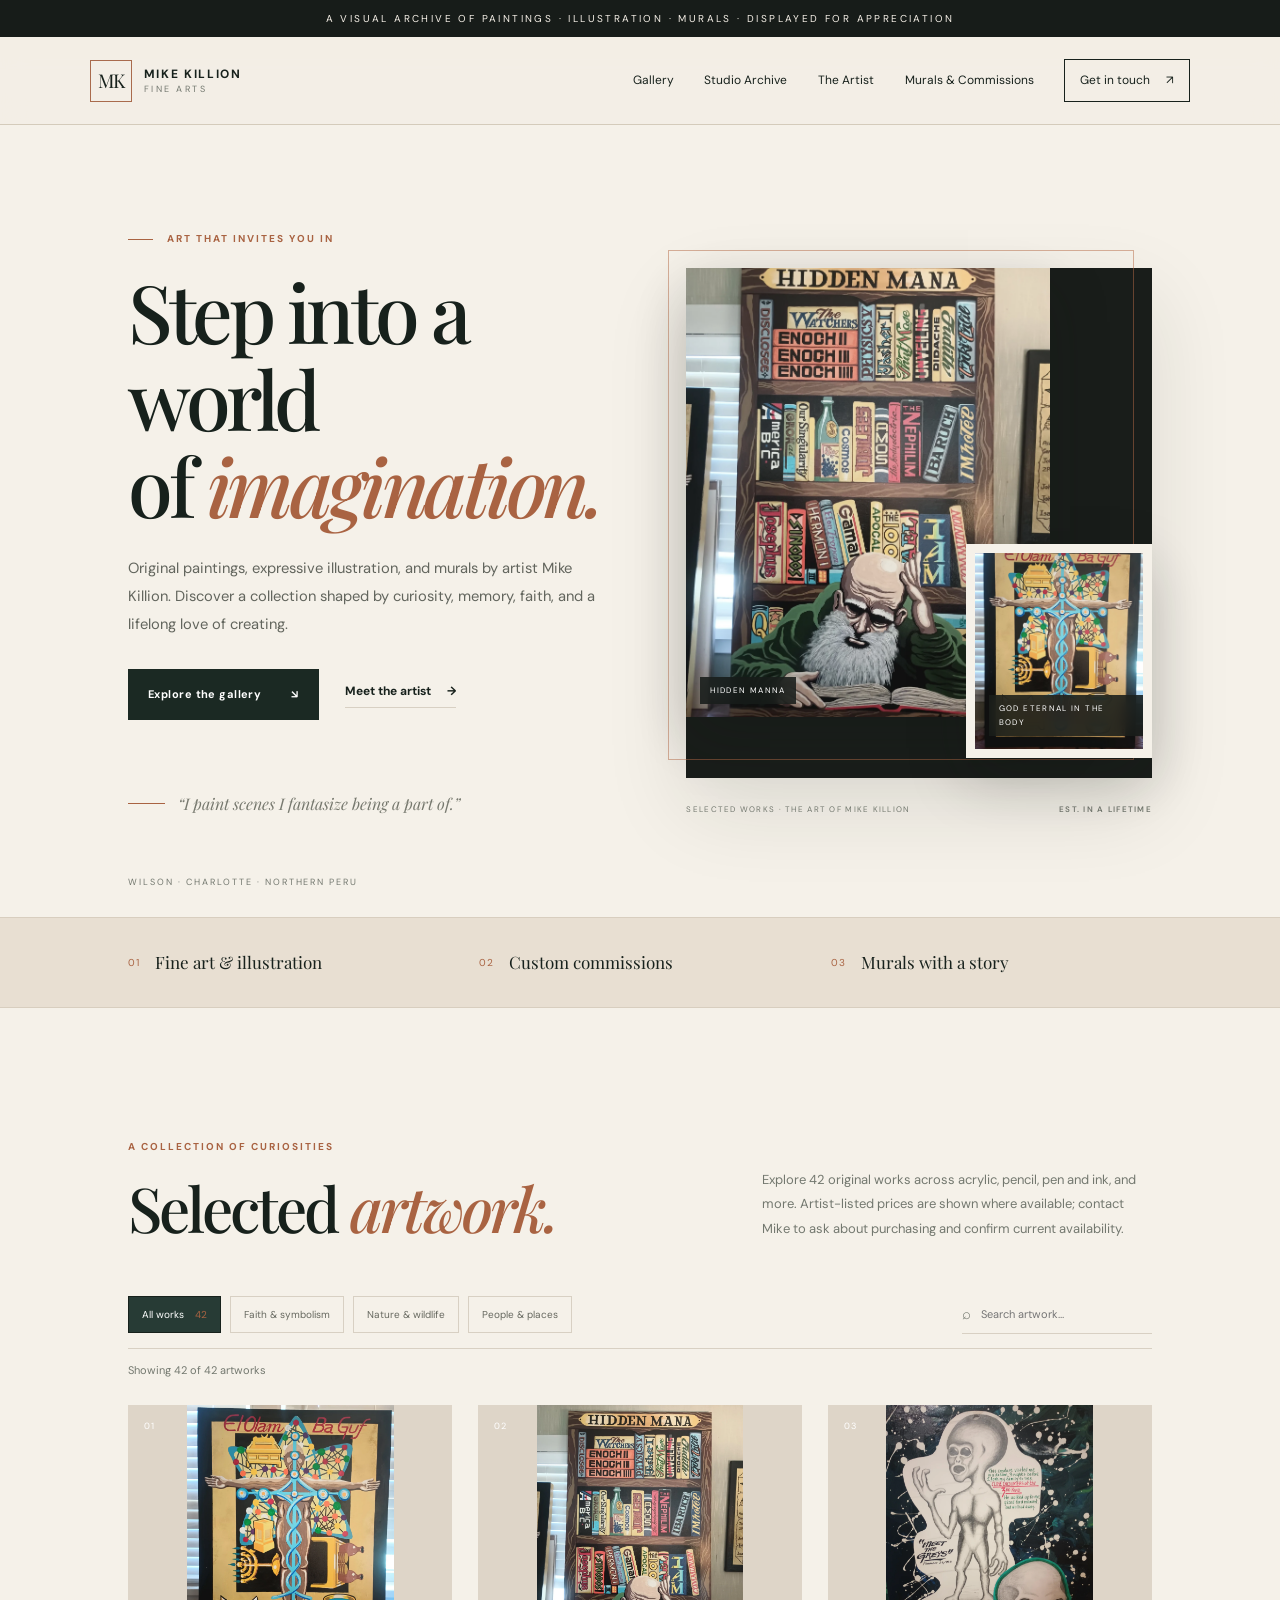
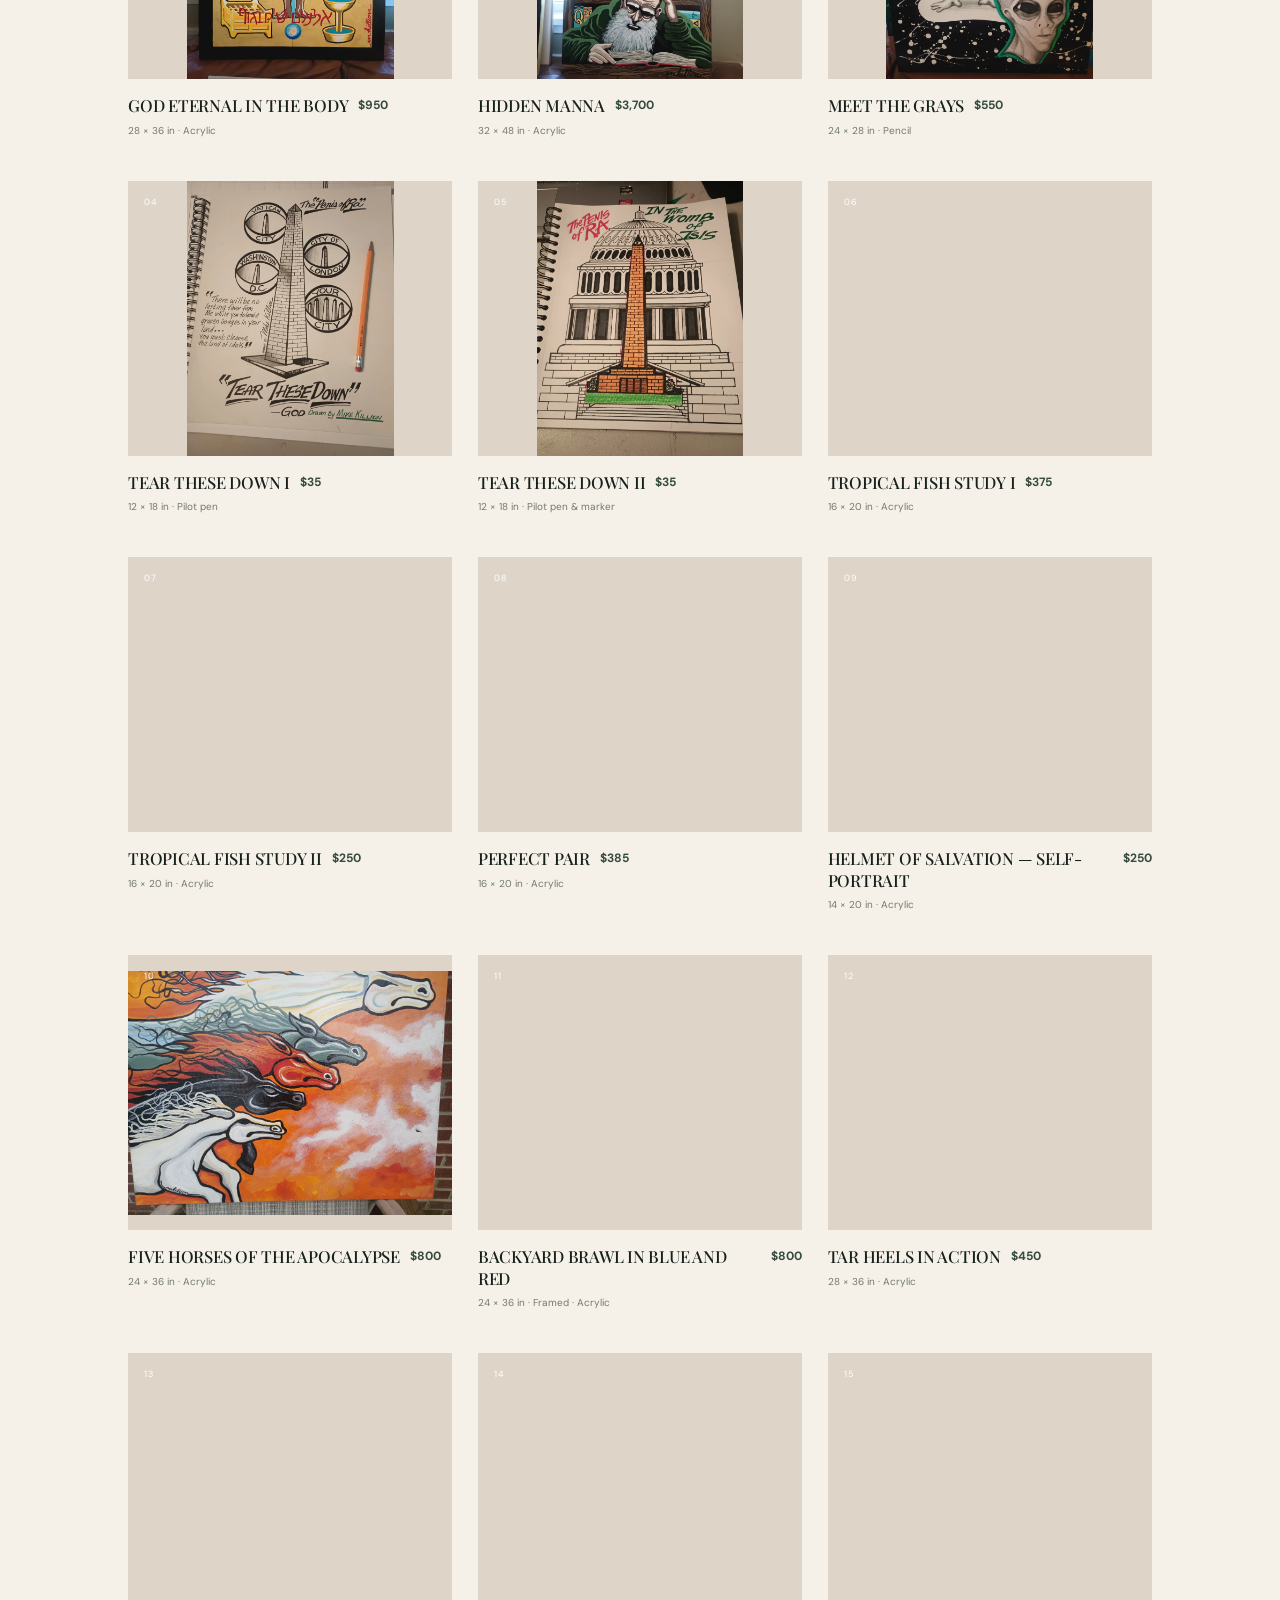
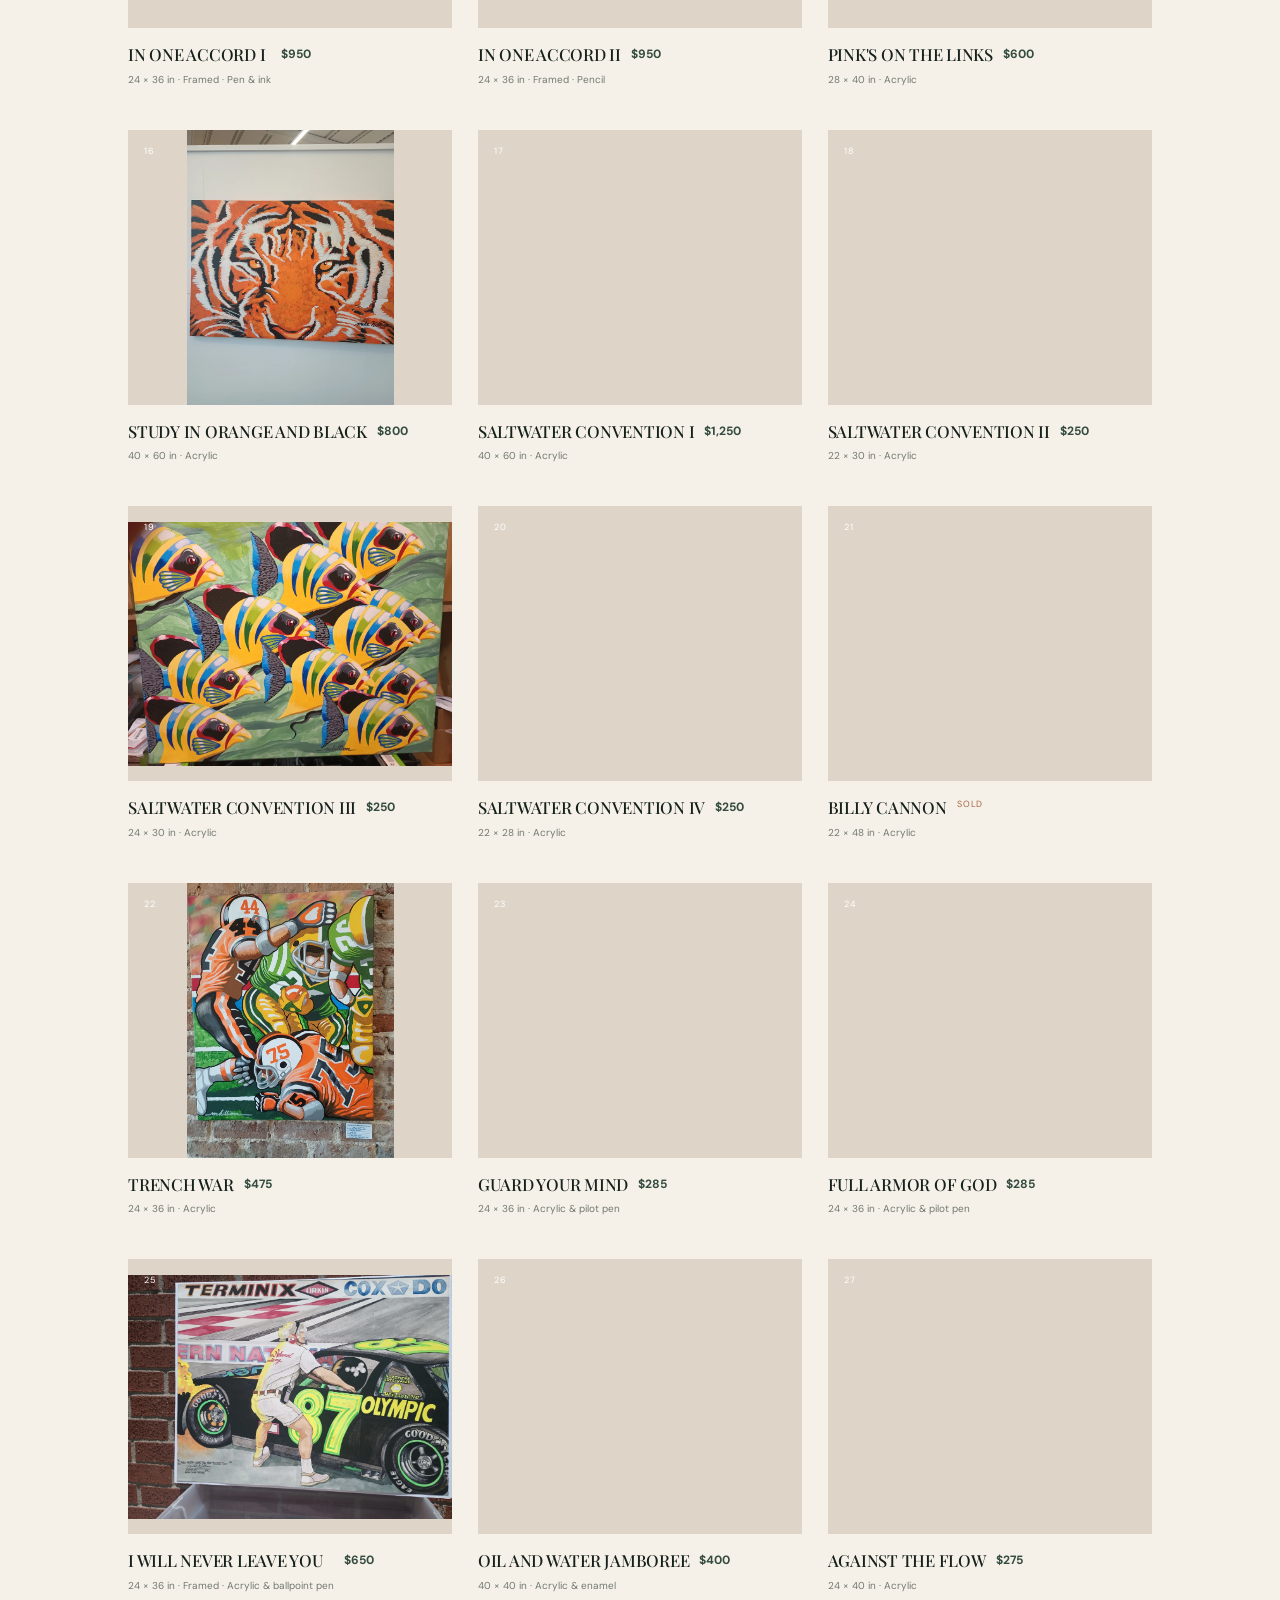
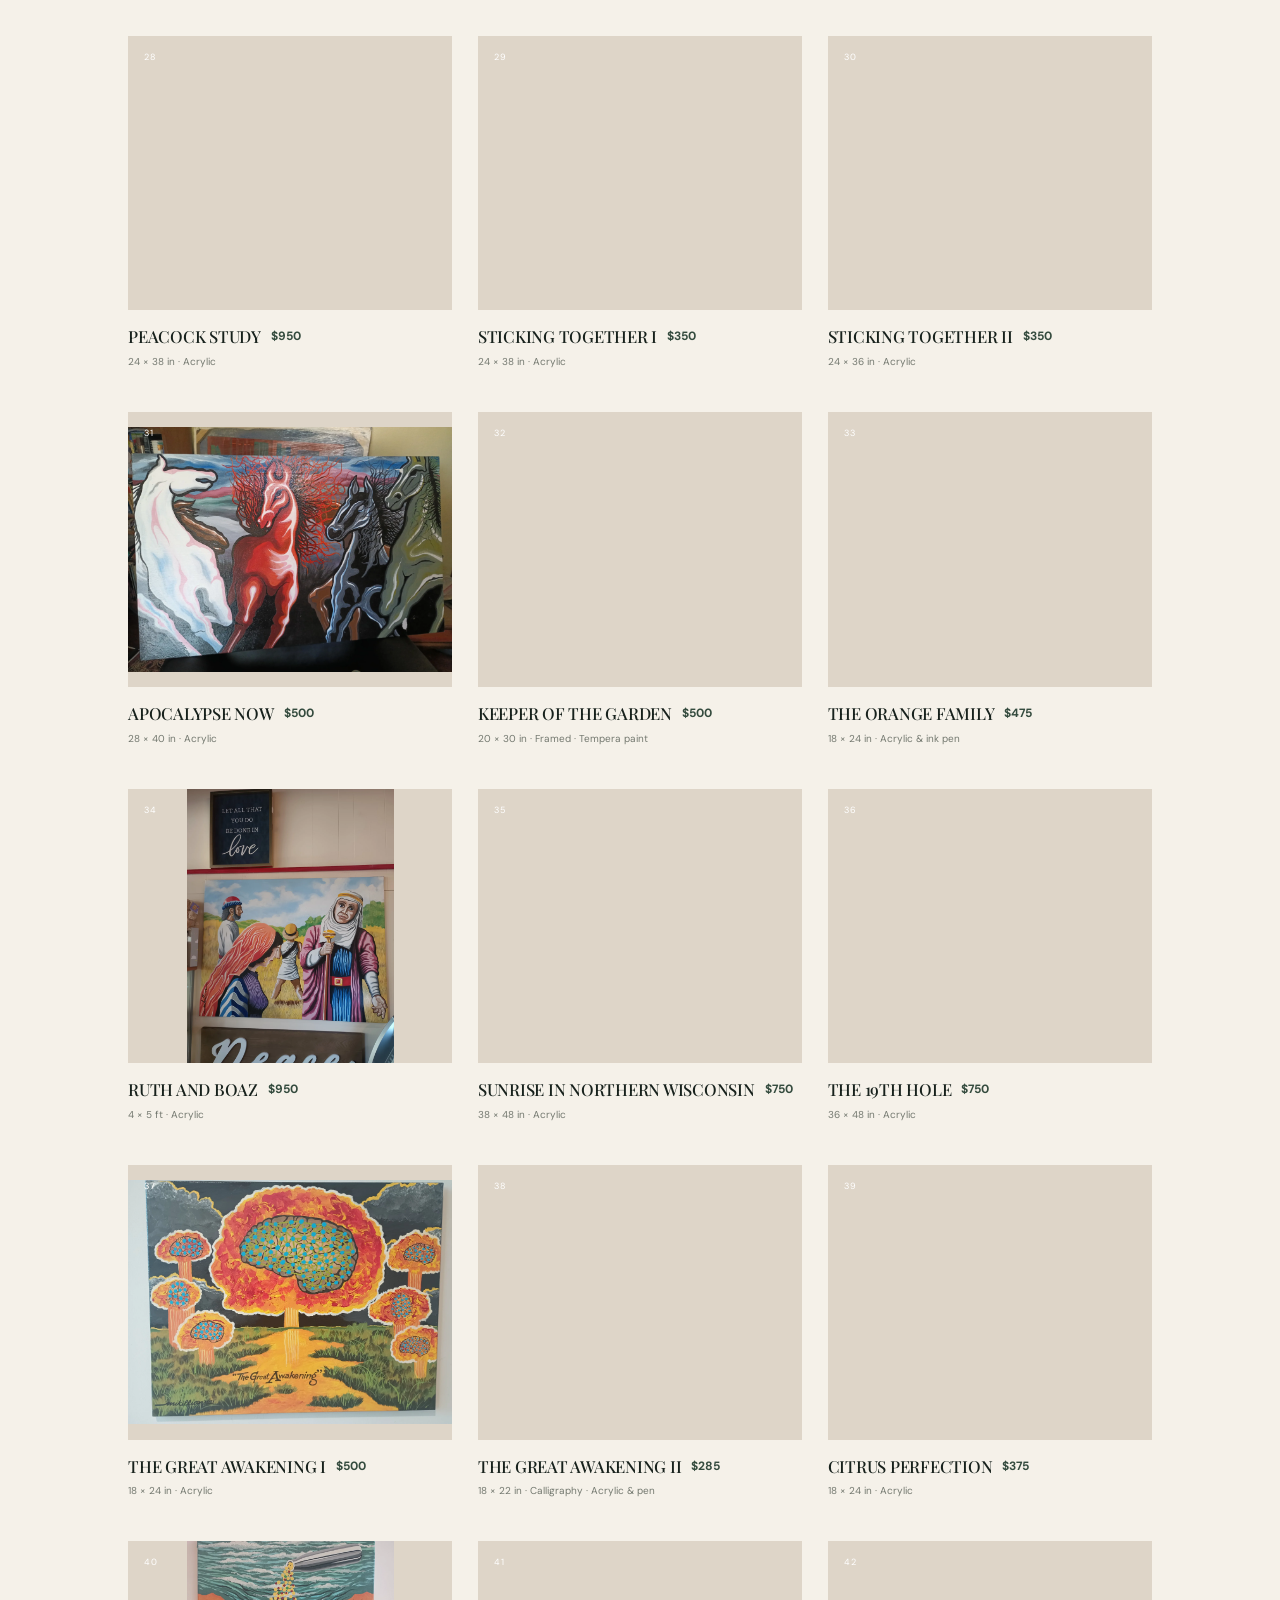
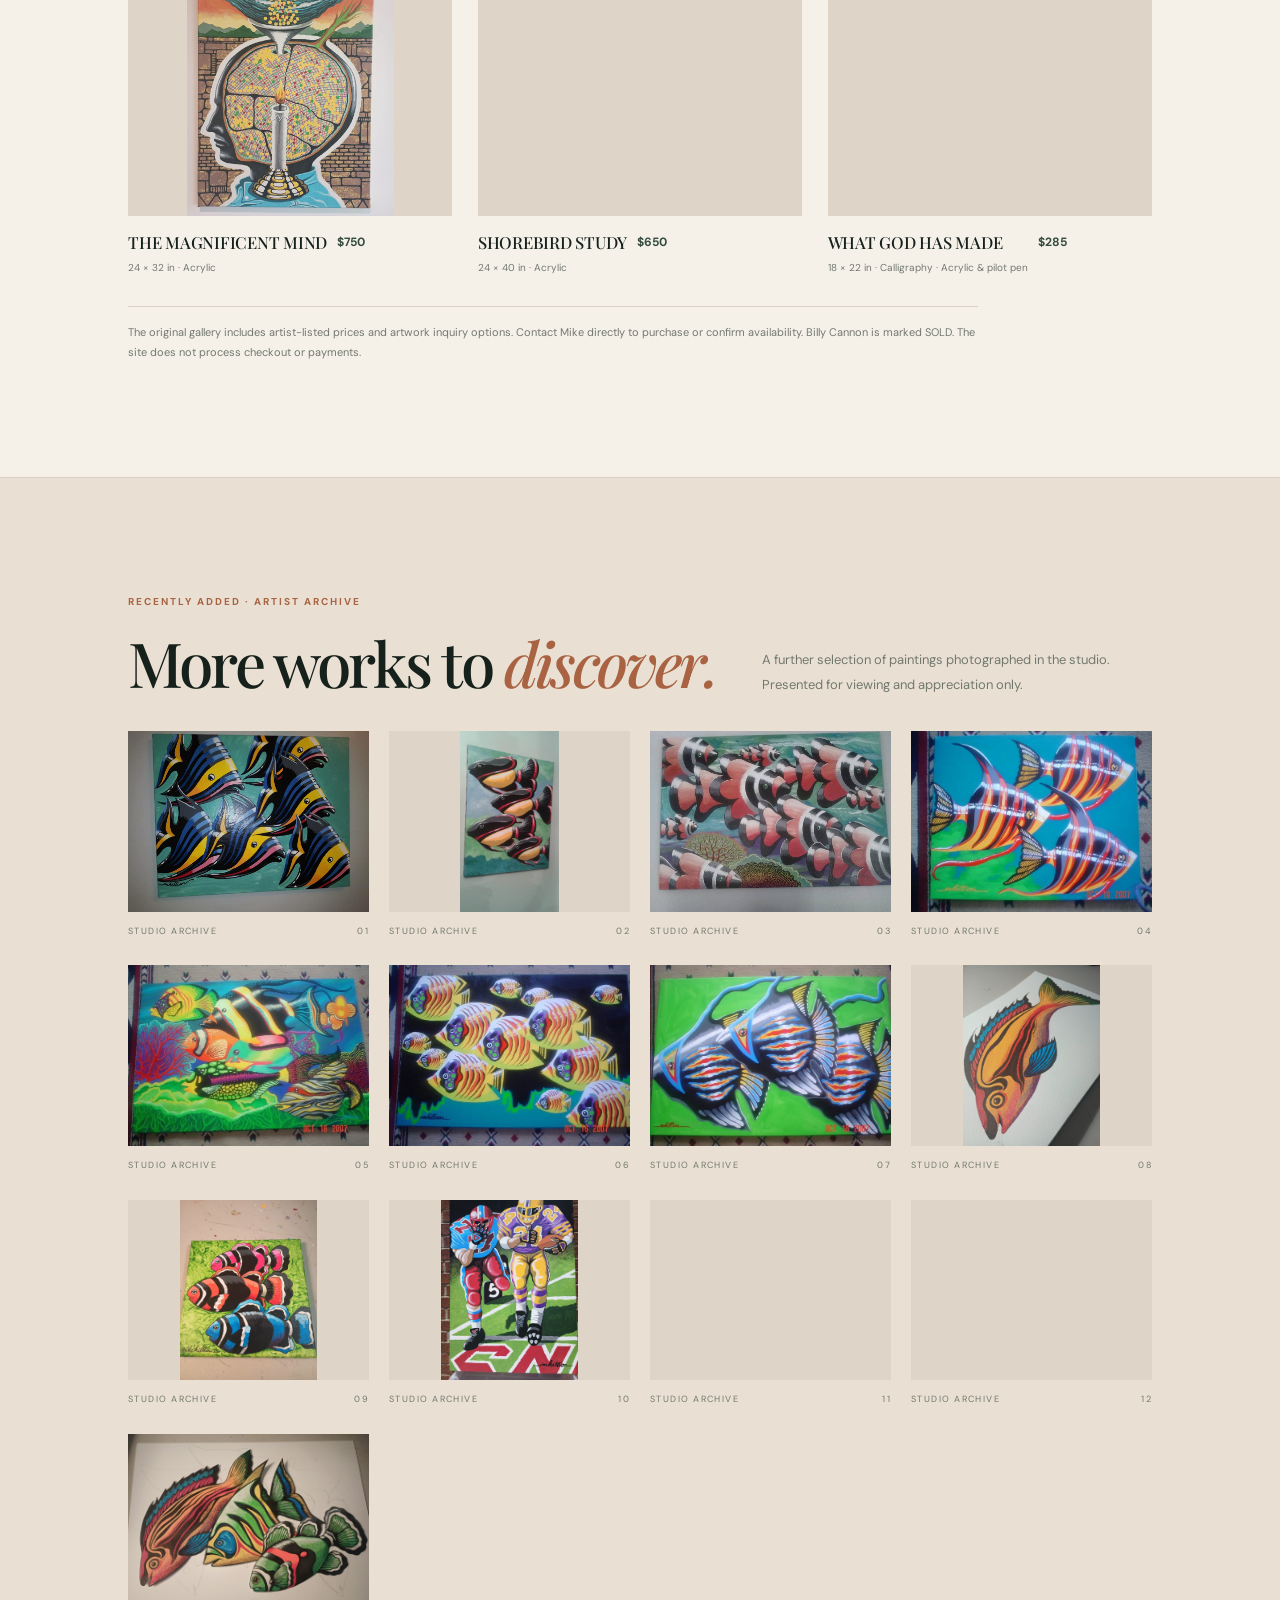
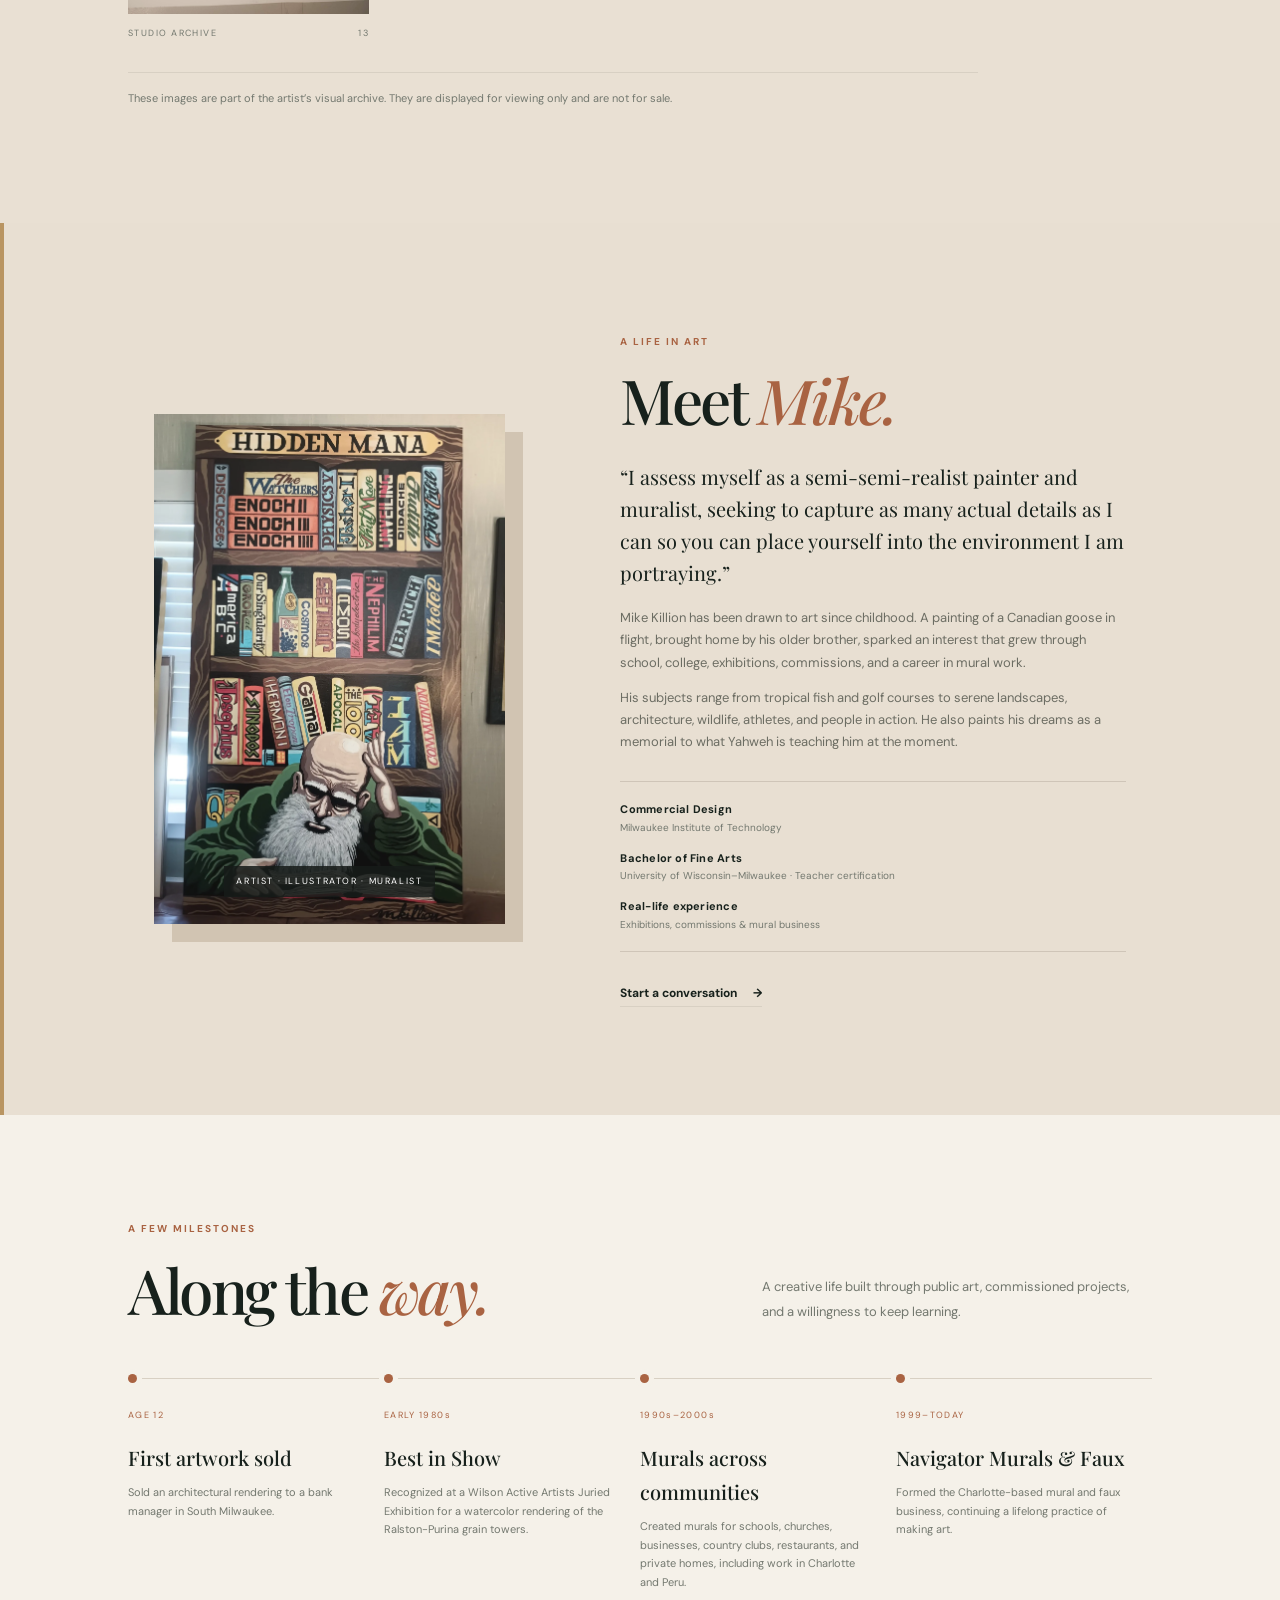
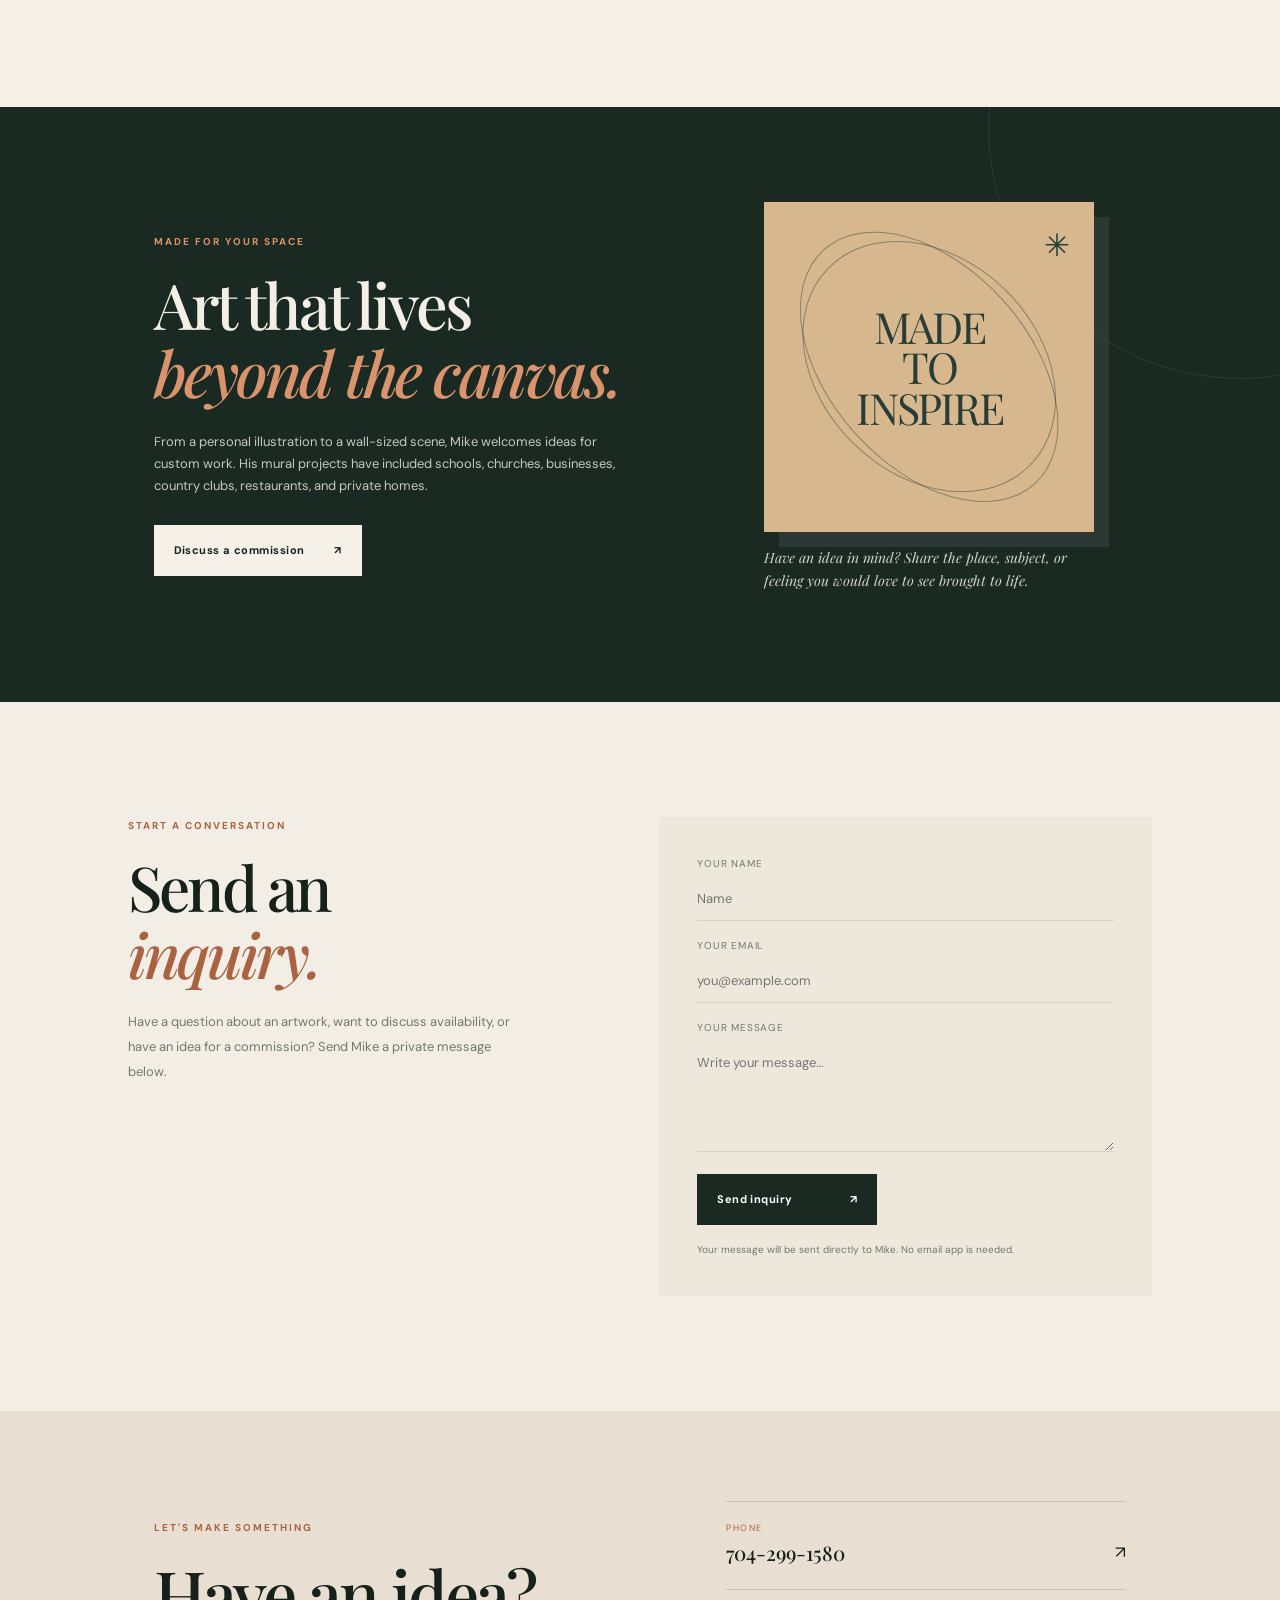
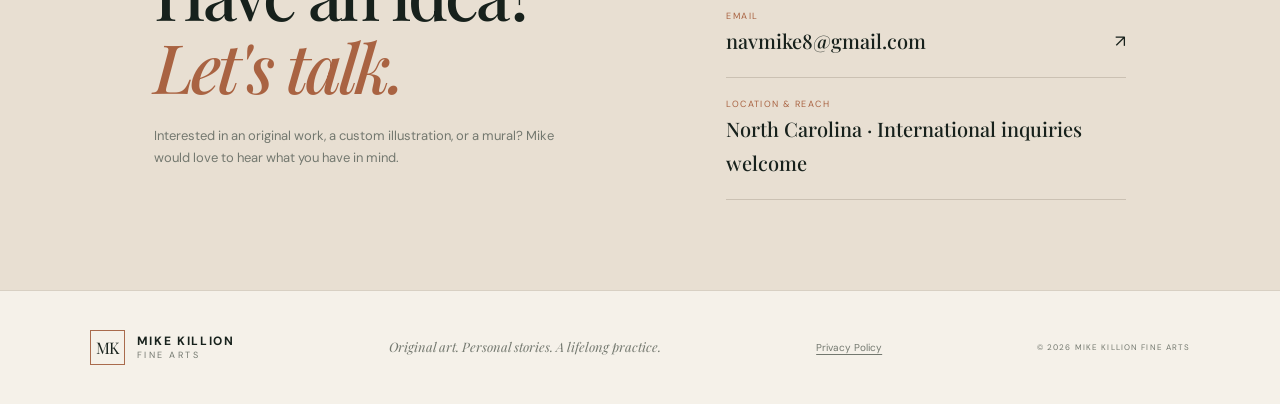
==== commit 21ee9dd0: "Refresh favicon URL to bypass browser cache" ====
--- a/index.html
+++ b/index.html
@@ -9,8 +9,8 @@
   <meta property="og:locale" content="en_US">
   <meta property="og:site_name" content="MIKE KILLION Fine Arts">
   <link rel="sitemap" type="application/xml" href="/sitemap.xml">
-  <link rel="icon" type="image/svg+xml" href="/favicon.svg" sizes="any">
-  <link rel="shortcut icon" href="/favicon.svg" type="image/svg+xml">
+  <link rel="icon" type="image/svg+xml" href="/favicon.svg?v=3" sizes="any">
+  <link rel="shortcut icon" href="/favicon.svg?v=3" type="image/svg+xml">
   <link rel="preload" as="image" href="assets/images/hidden-manna.webp?v=2" fetchpriority="high">
   <meta name="robots" content="index,follow,max-image-preview:large">
   <link rel="canonical" href="https://mikekillionfinearts.com/">
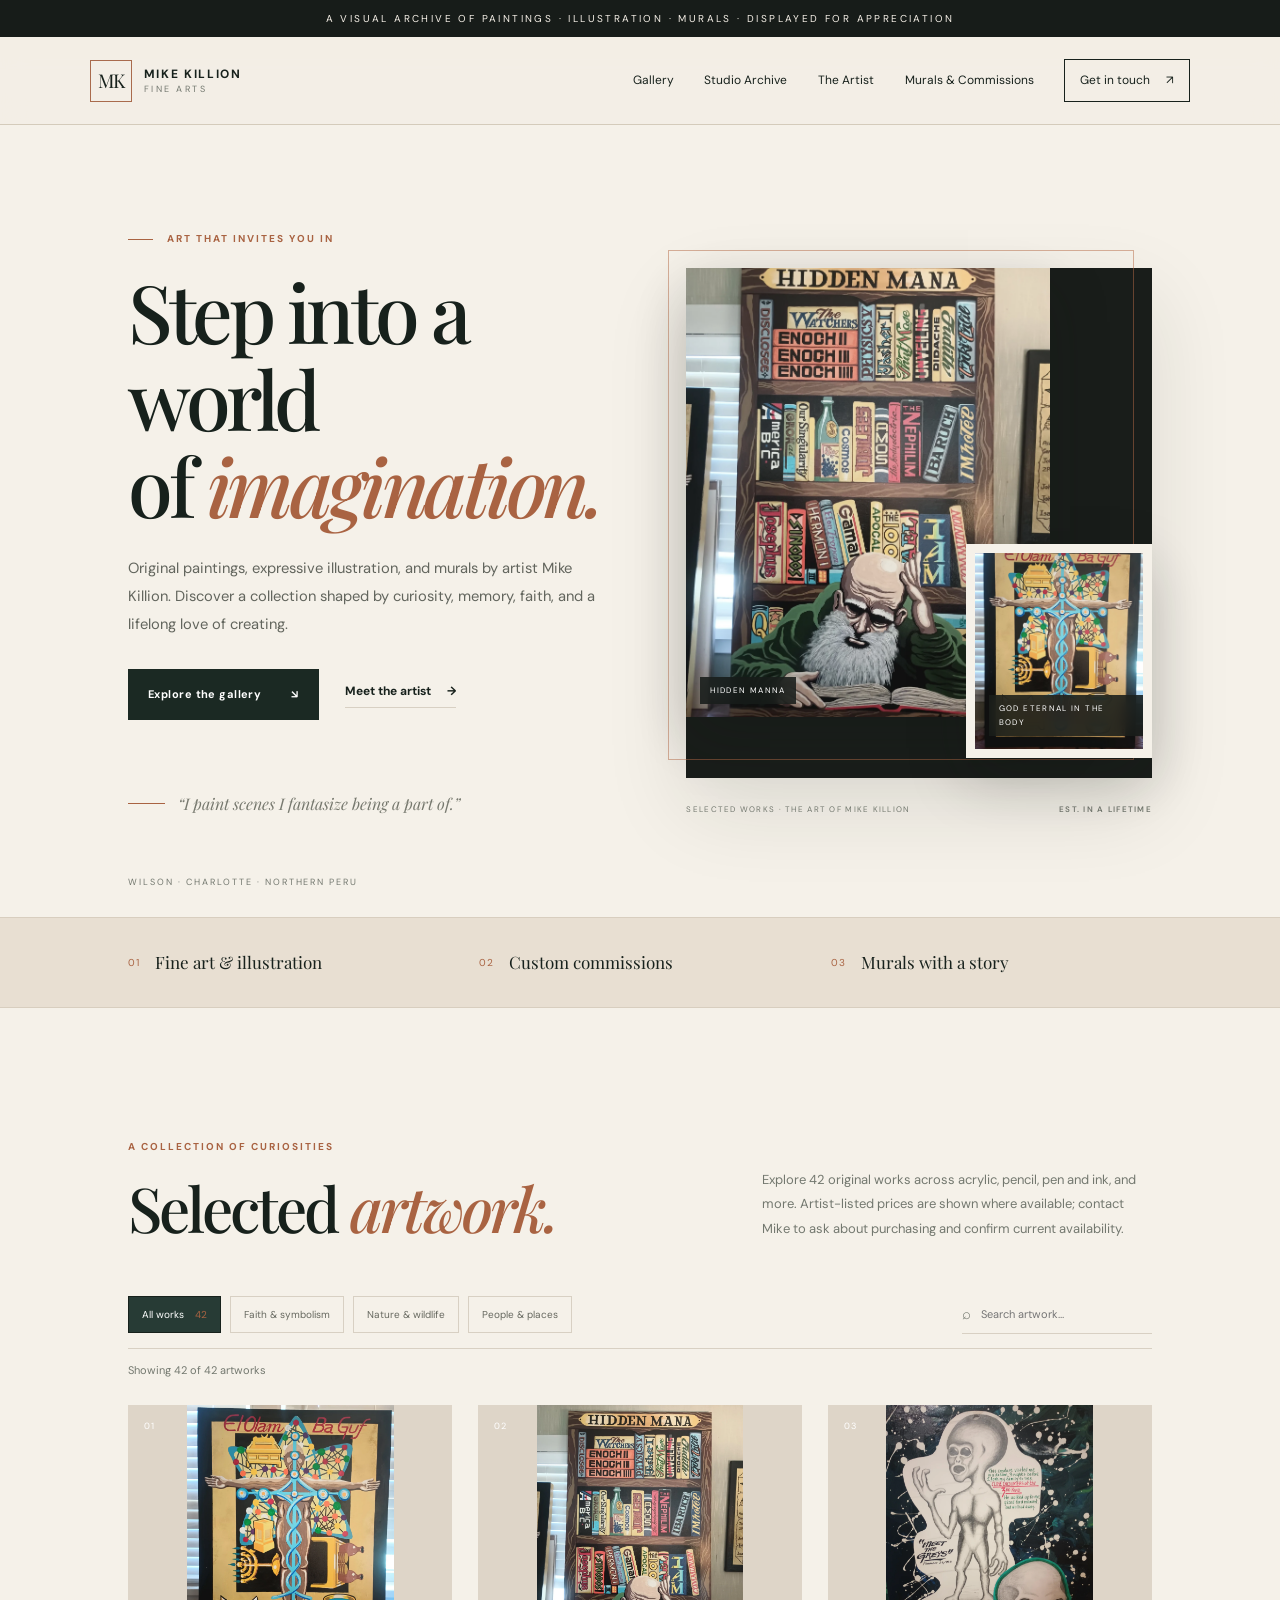
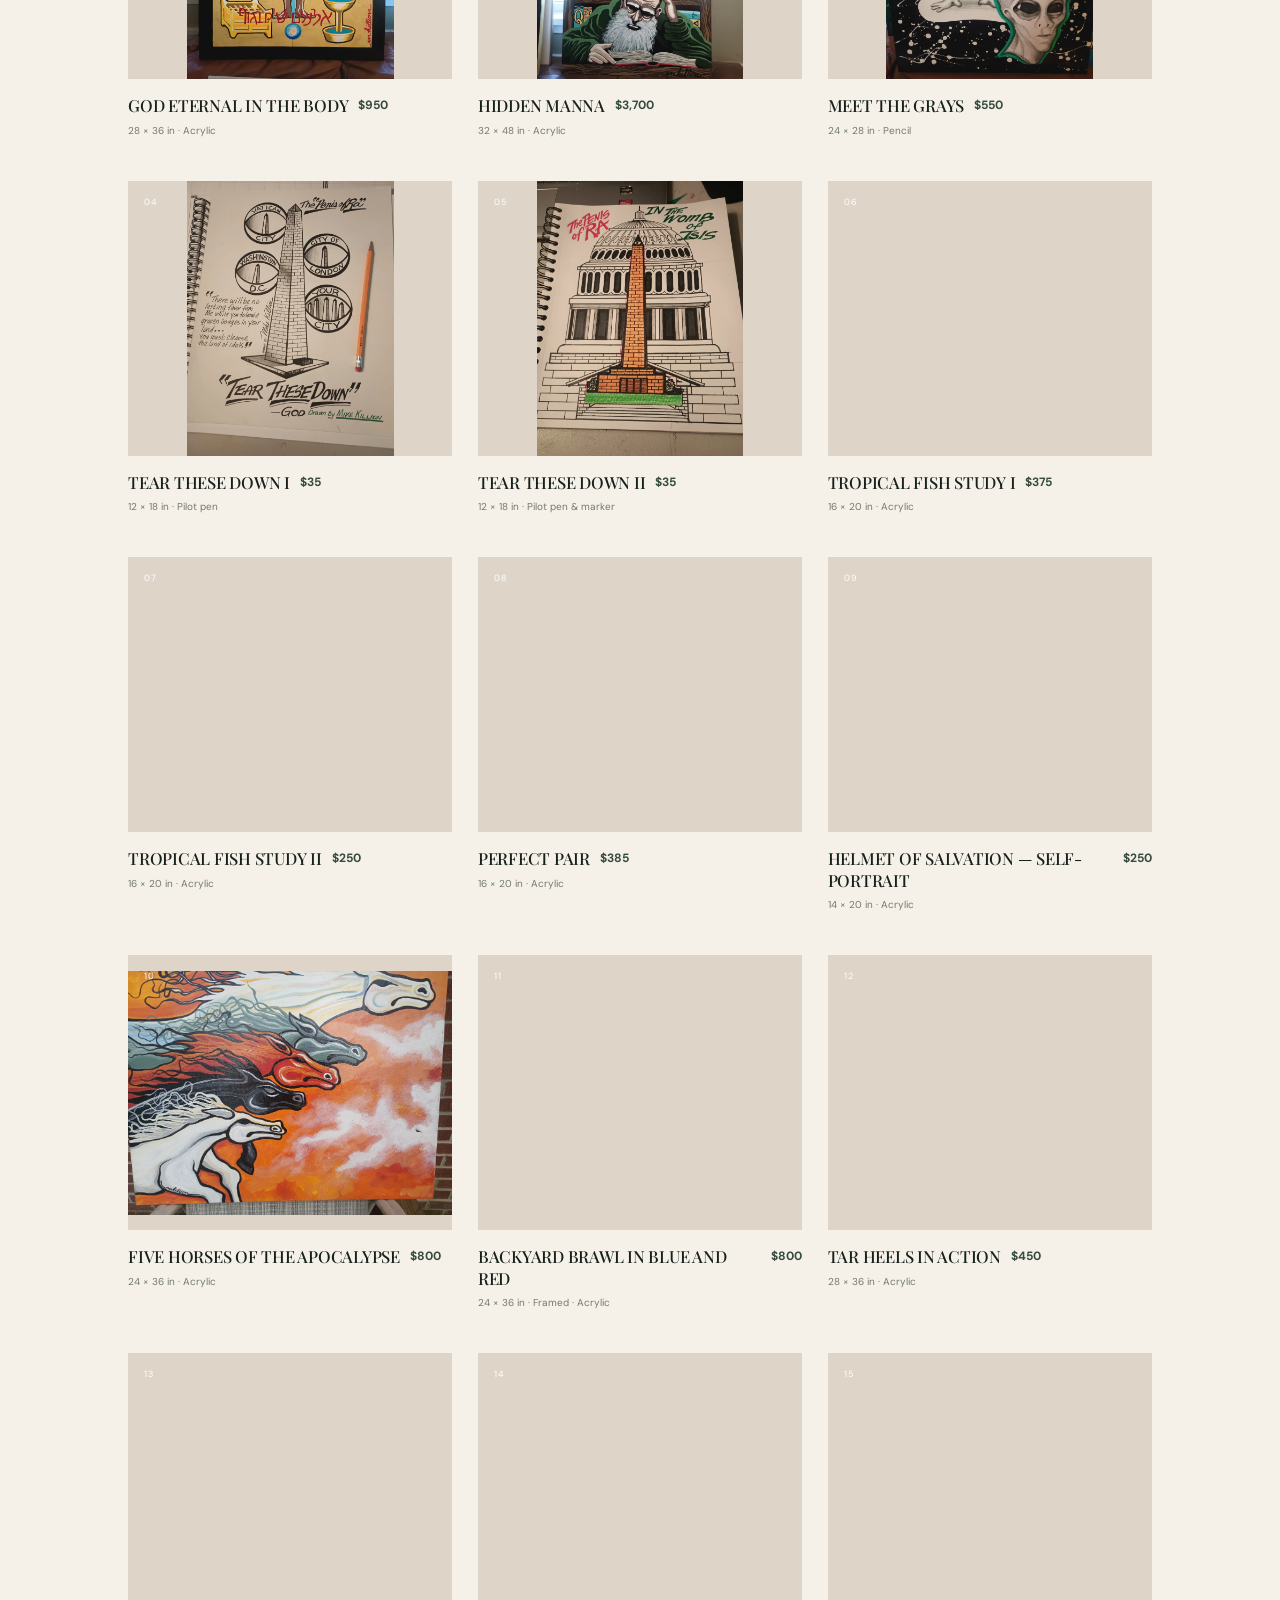
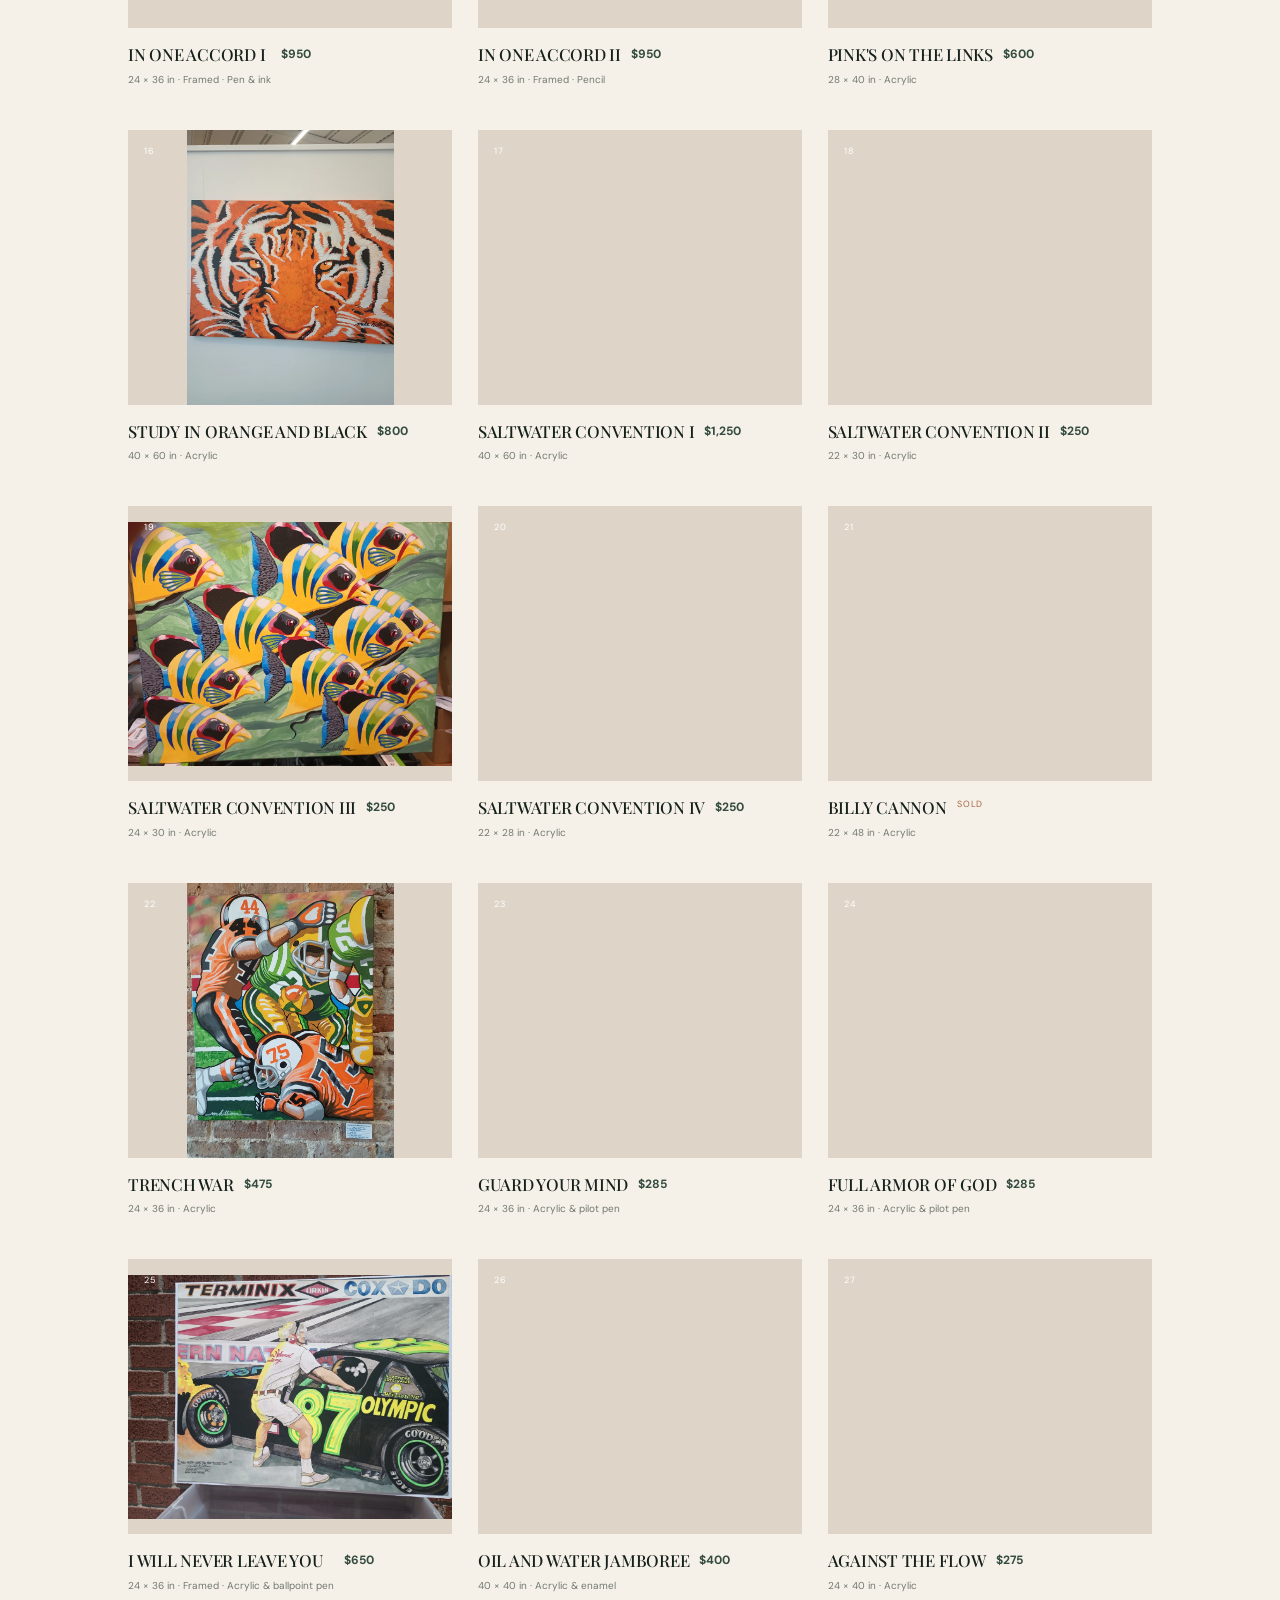
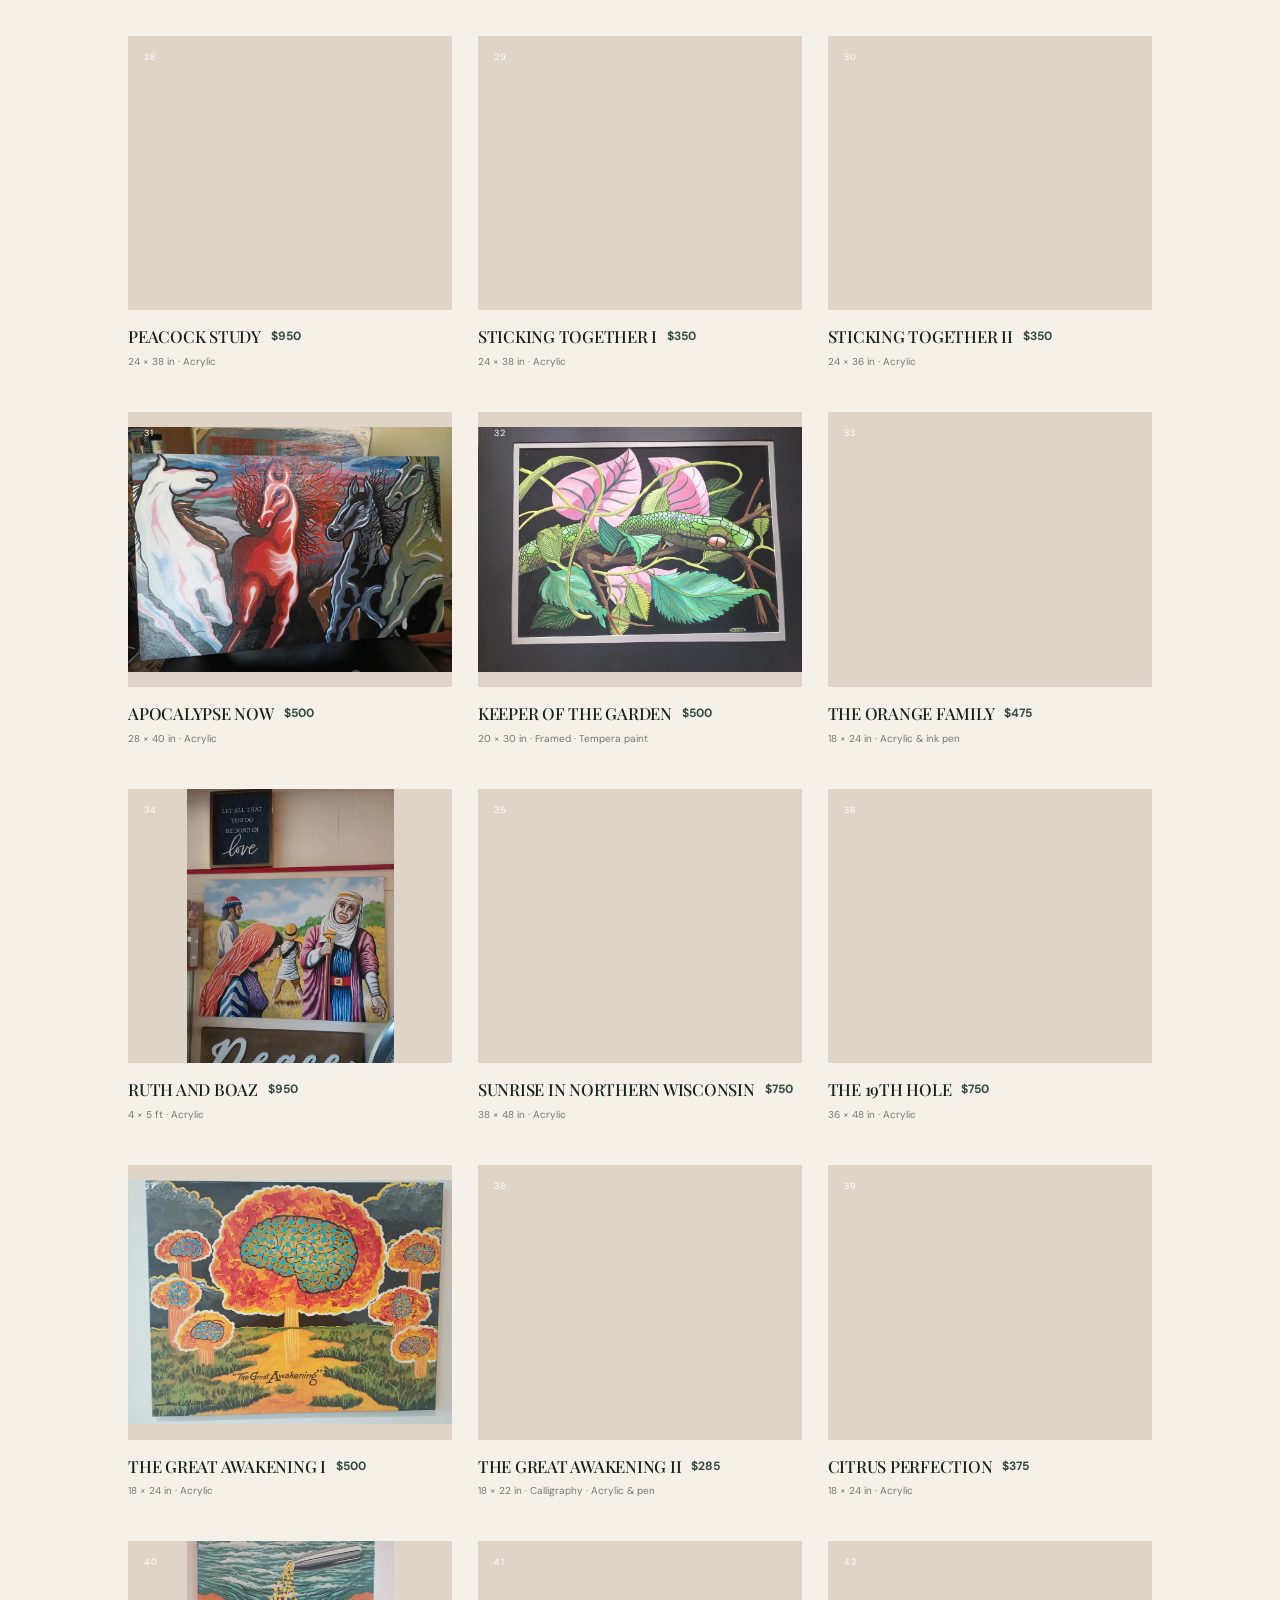
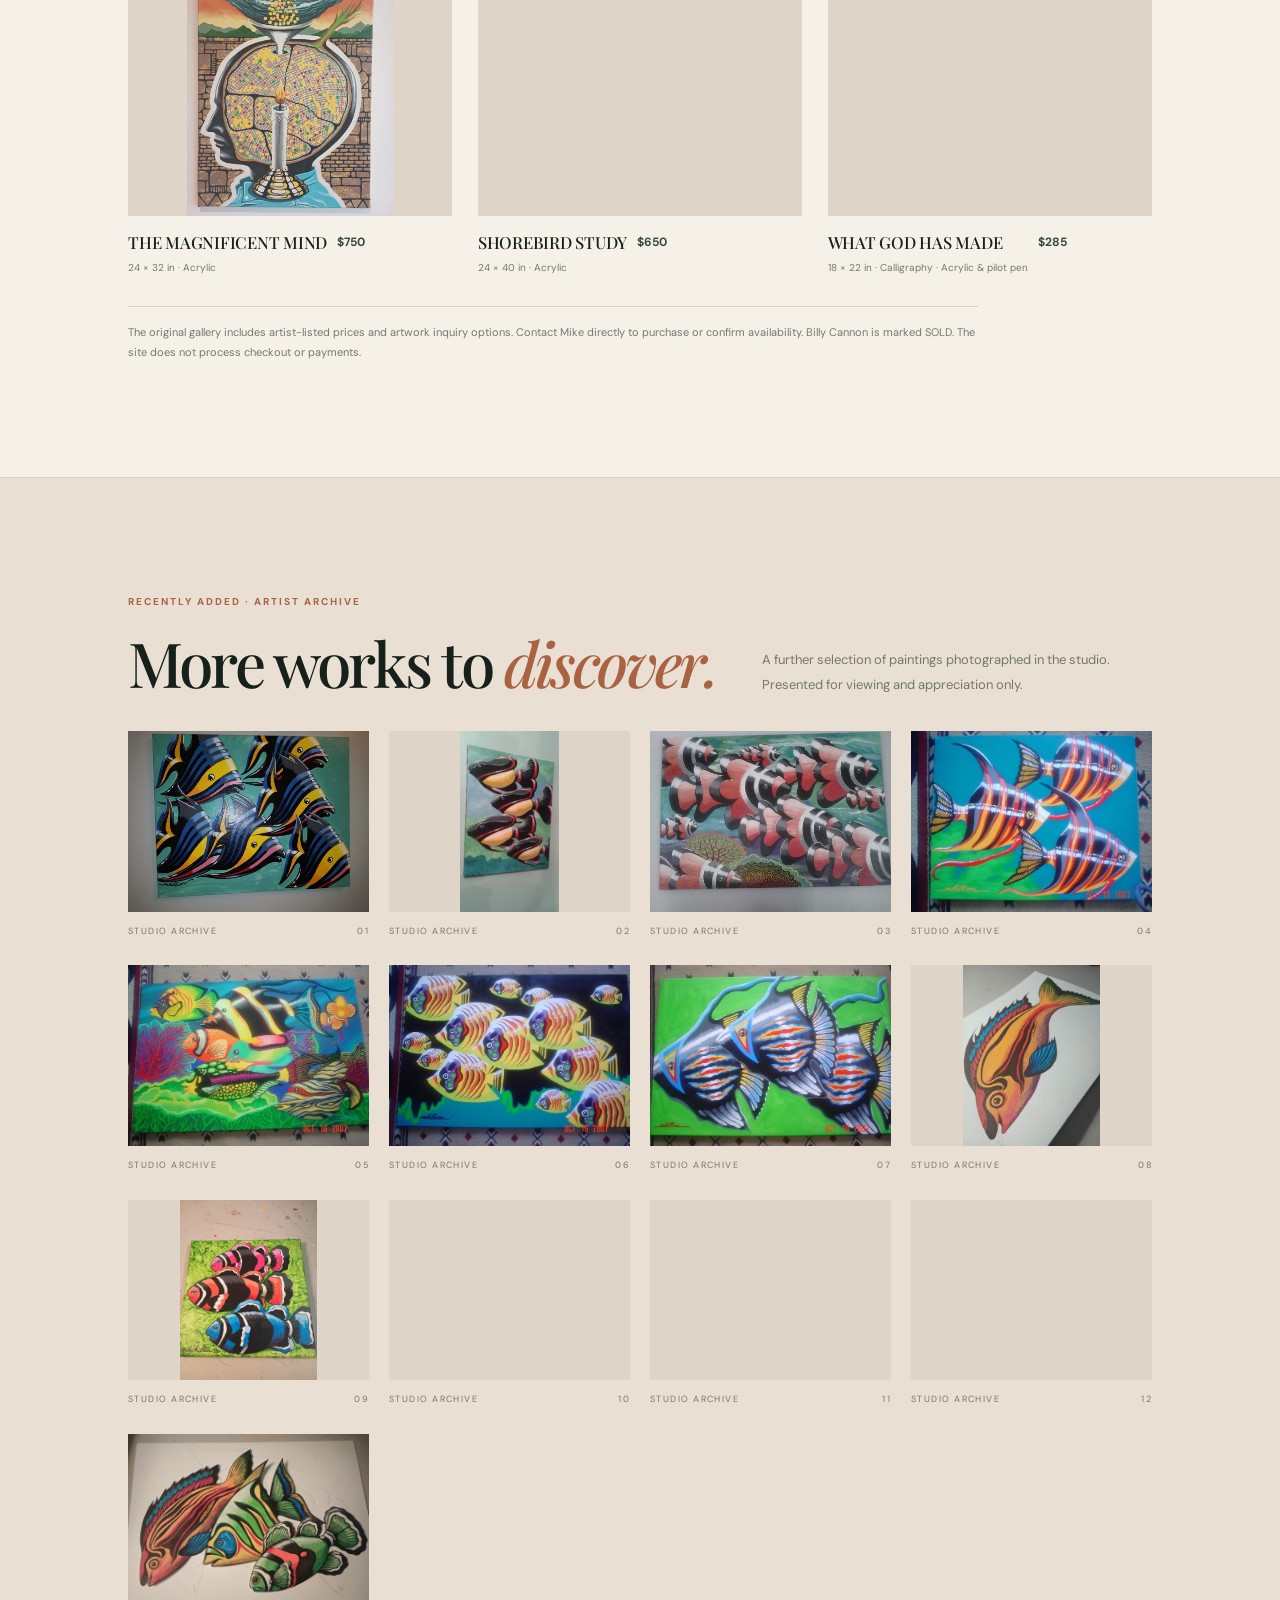
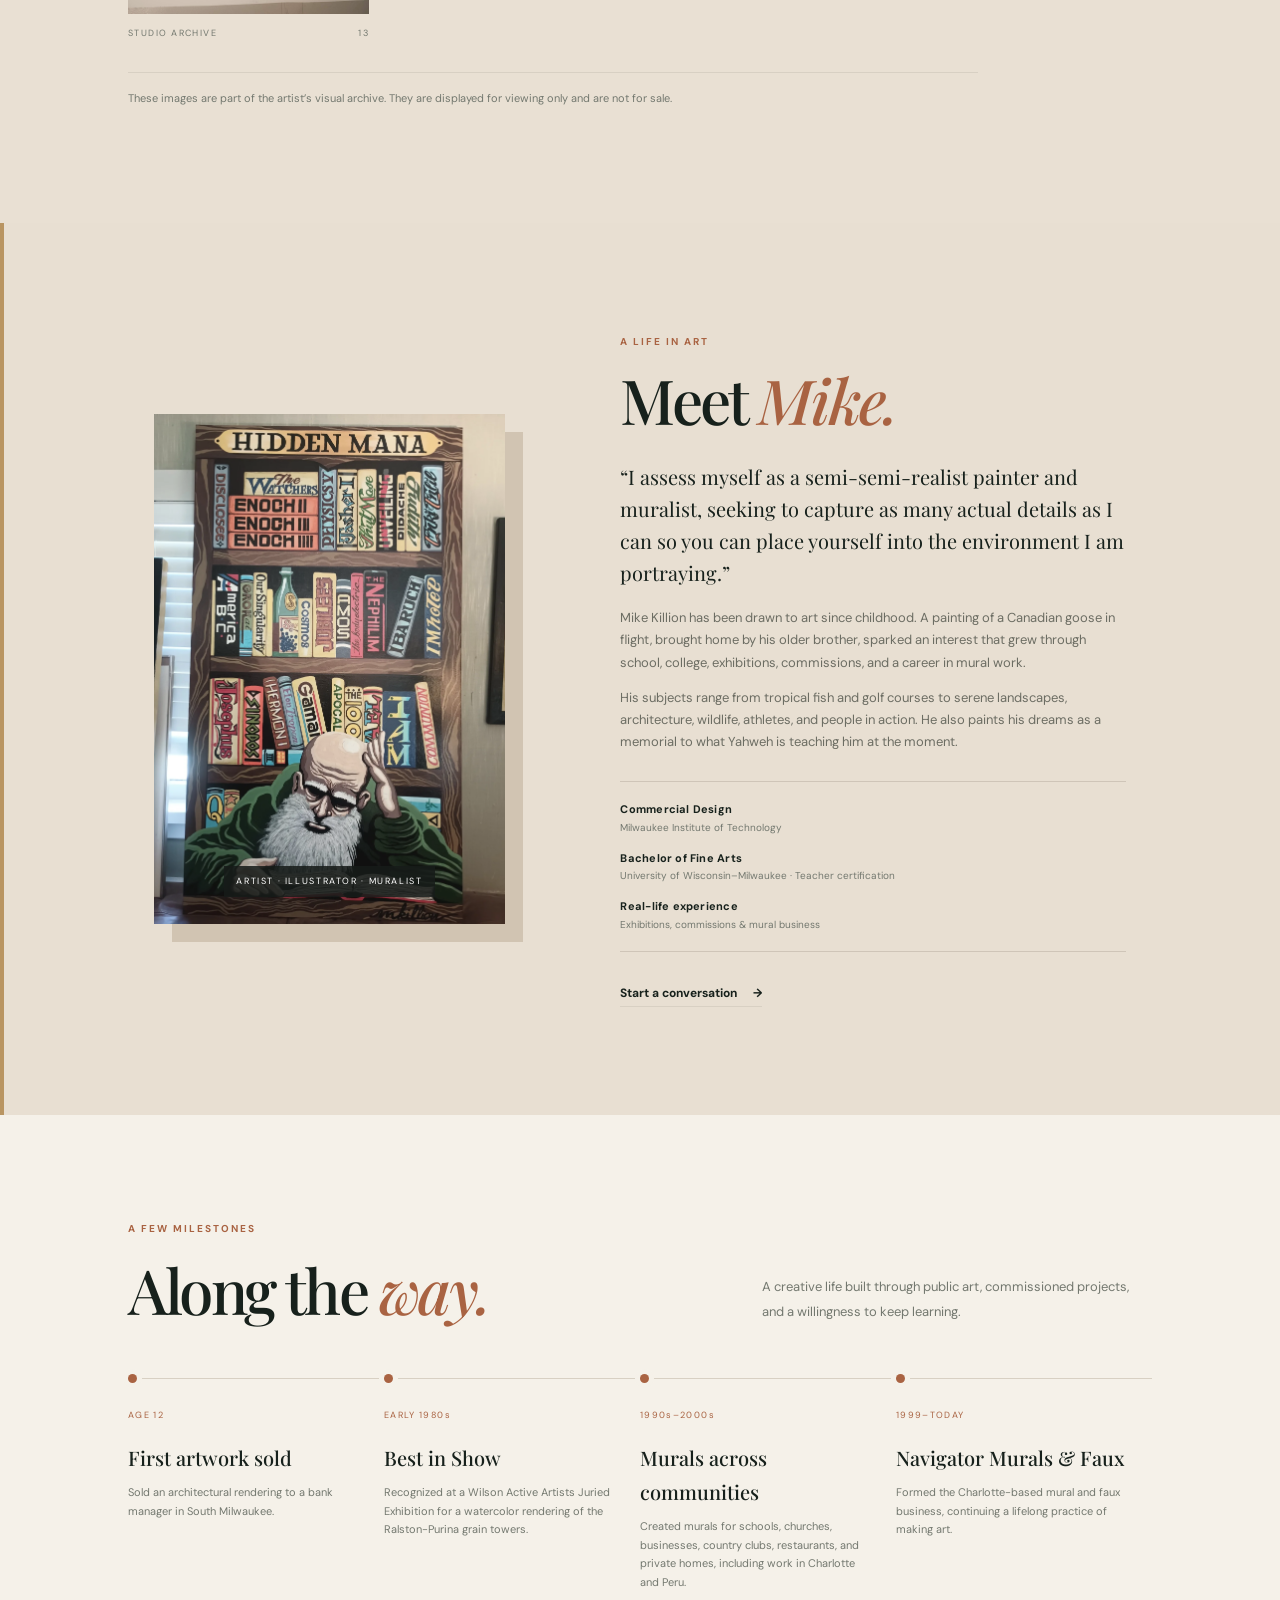
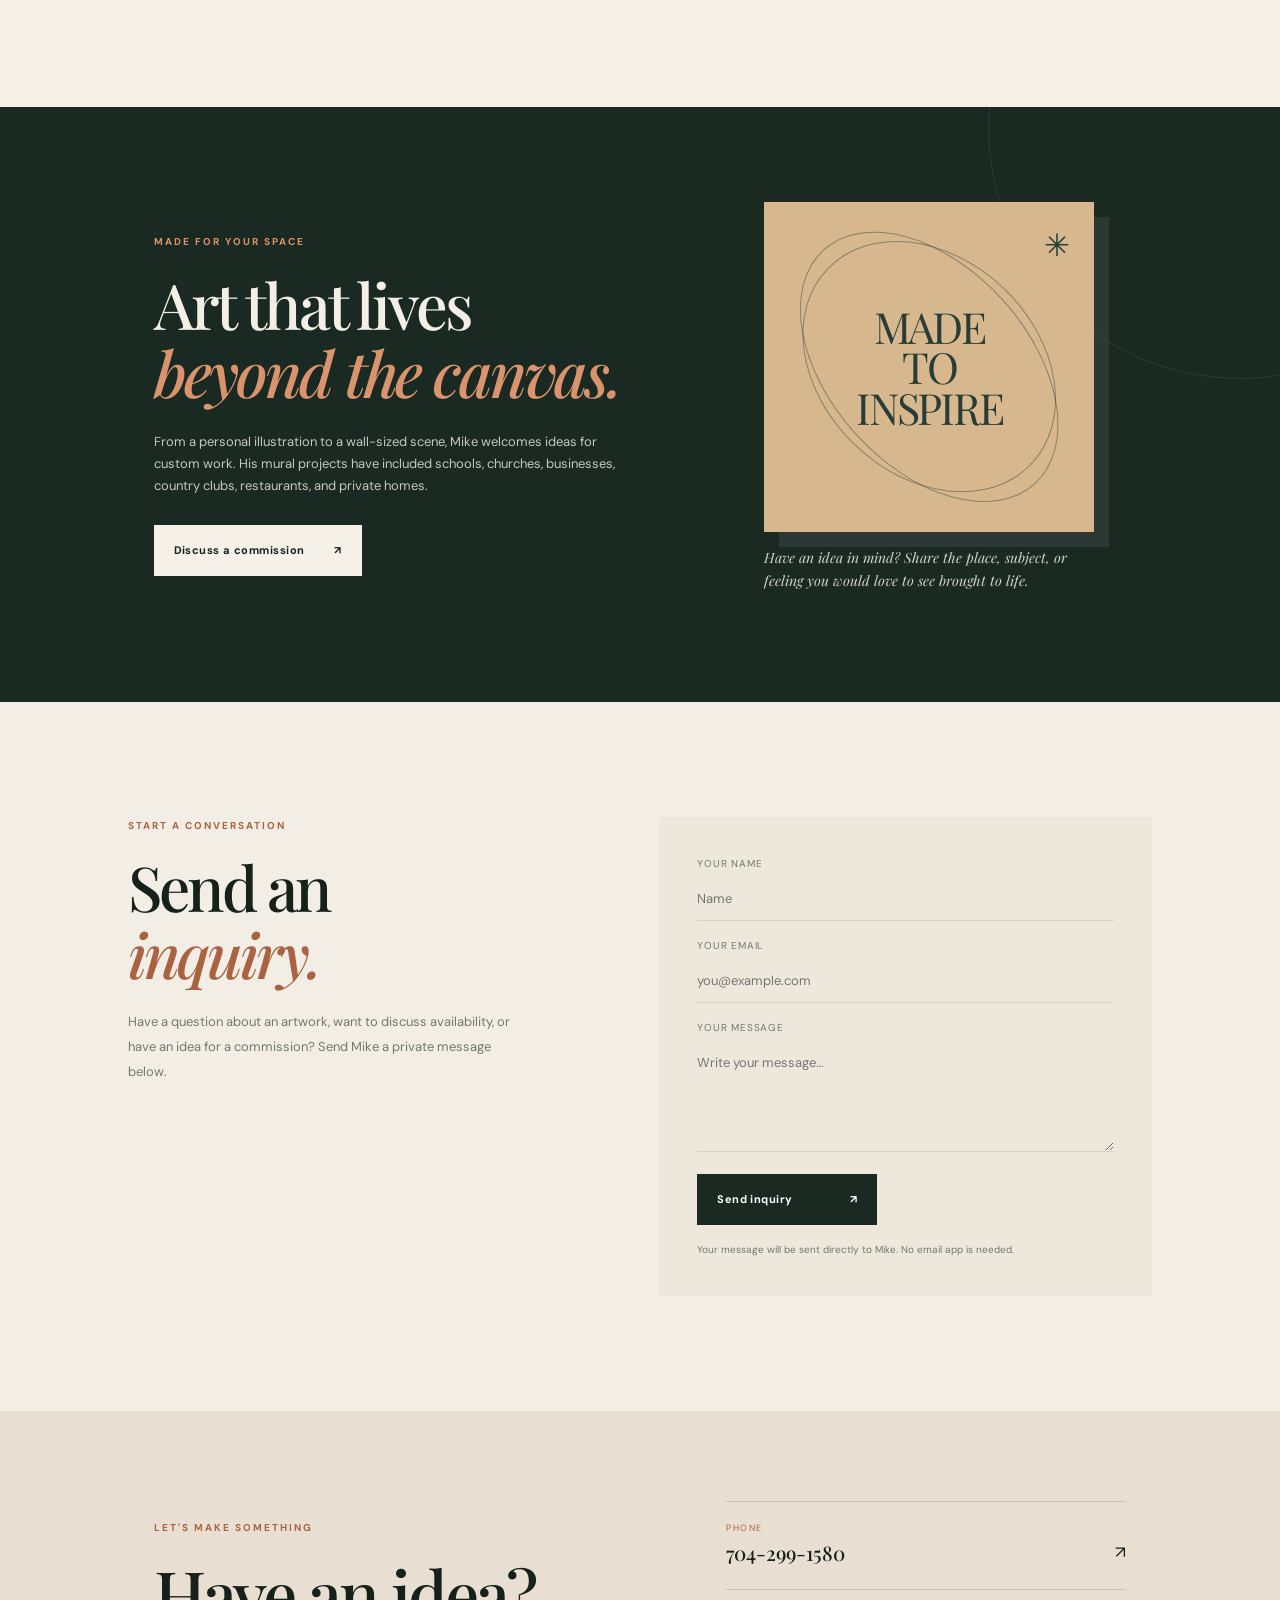
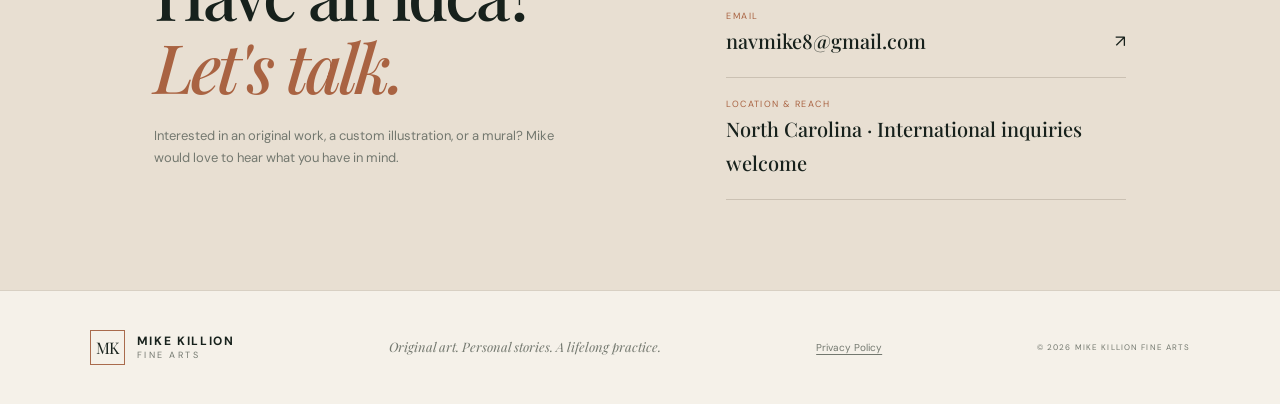
==== commit 79d53f77: "Refresh favicon reference to improved MK mark" ====
--- a/index.html
+++ b/index.html
@@ -9,8 +9,8 @@
   <meta property="og:locale" content="en_US">
   <meta property="og:site_name" content="MIKE KILLION Fine Arts">
   <link rel="sitemap" type="application/xml" href="/sitemap.xml">
-  <link rel="icon" type="image/svg+xml" href="/favicon.svg?v=3" sizes="any">
-  <link rel="shortcut icon" href="/favicon.svg?v=3" type="image/svg+xml">
+  <link rel="icon" type="image/svg+xml" href="/favicon.svg?v=4" sizes="any">
+  <link rel="shortcut icon" href="/favicon.svg?v=4" type="image/svg+xml">
   <link rel="preload" as="image" href="assets/images/hidden-manna.webp?v=2" fetchpriority="high">
   <meta name="robots" content="index,follow,max-image-preview:large">
   <link rel="canonical" href="https://mikekillionfinearts.com/">
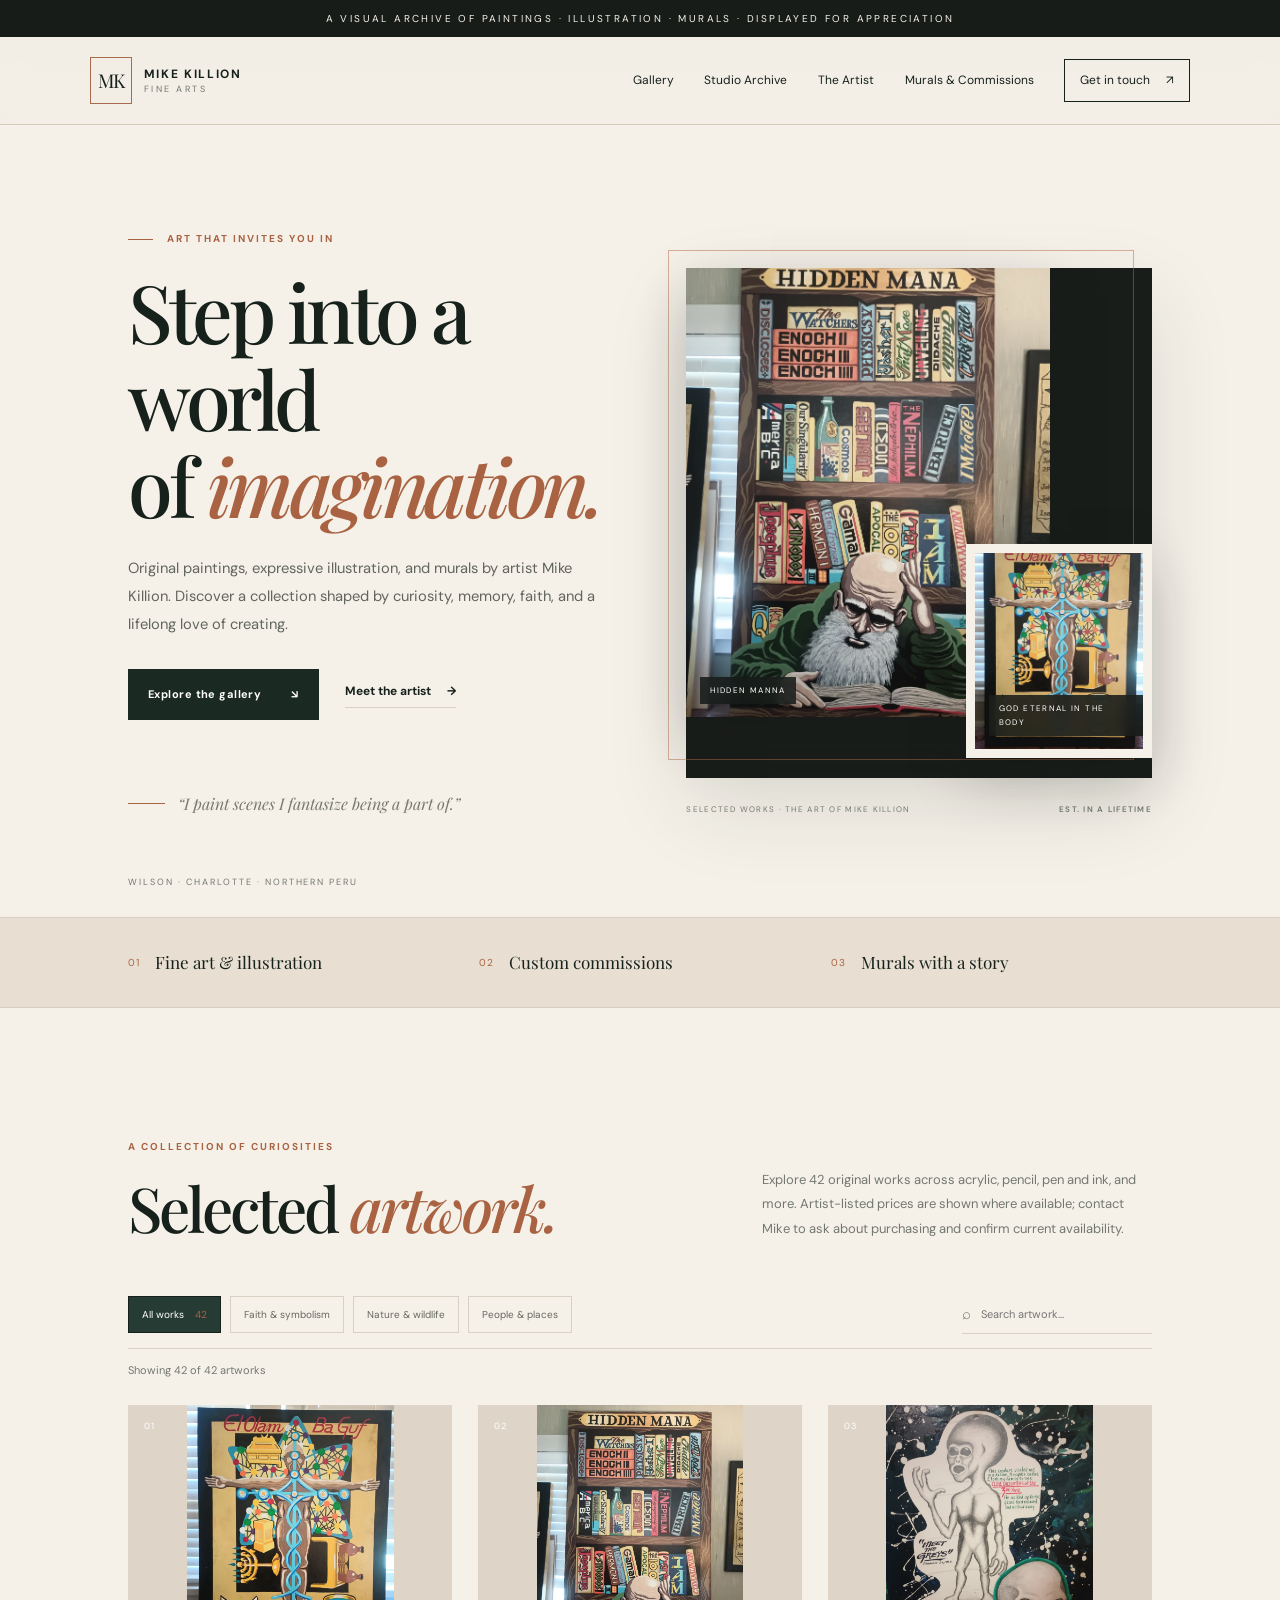
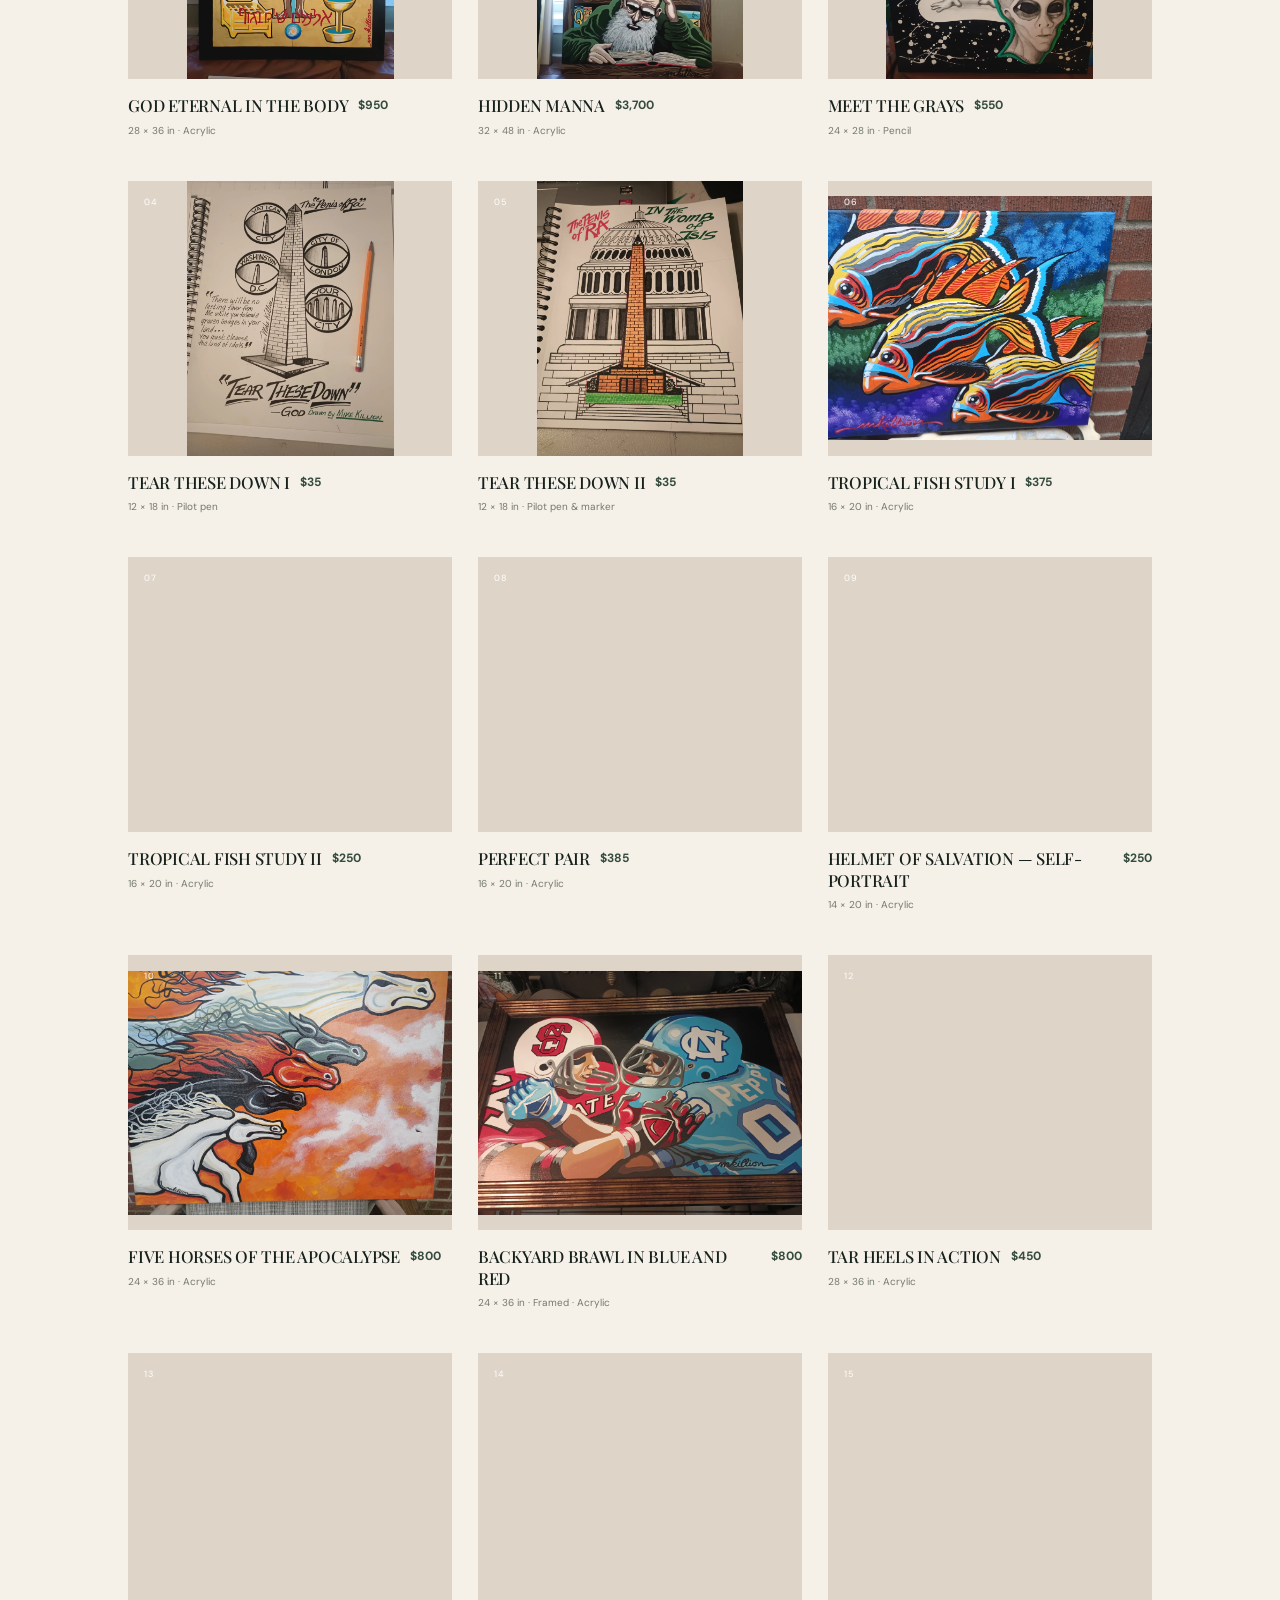
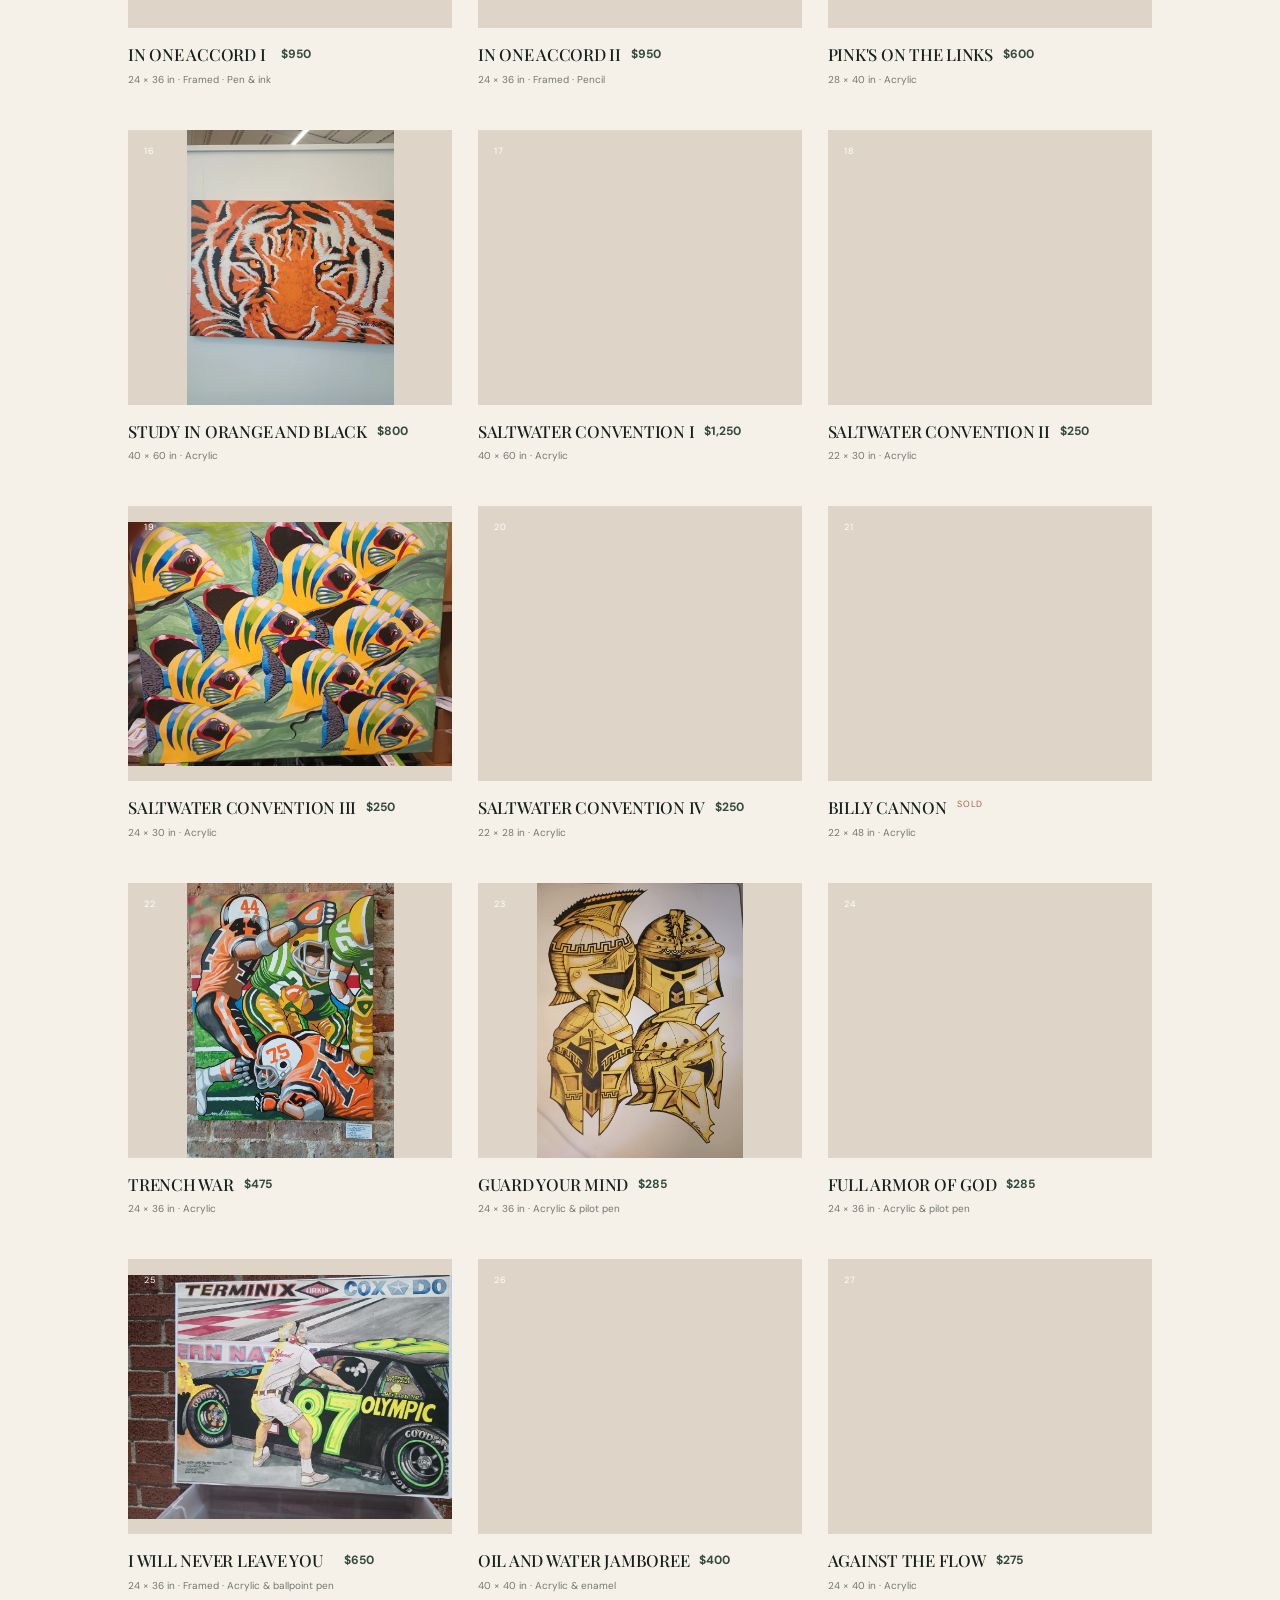
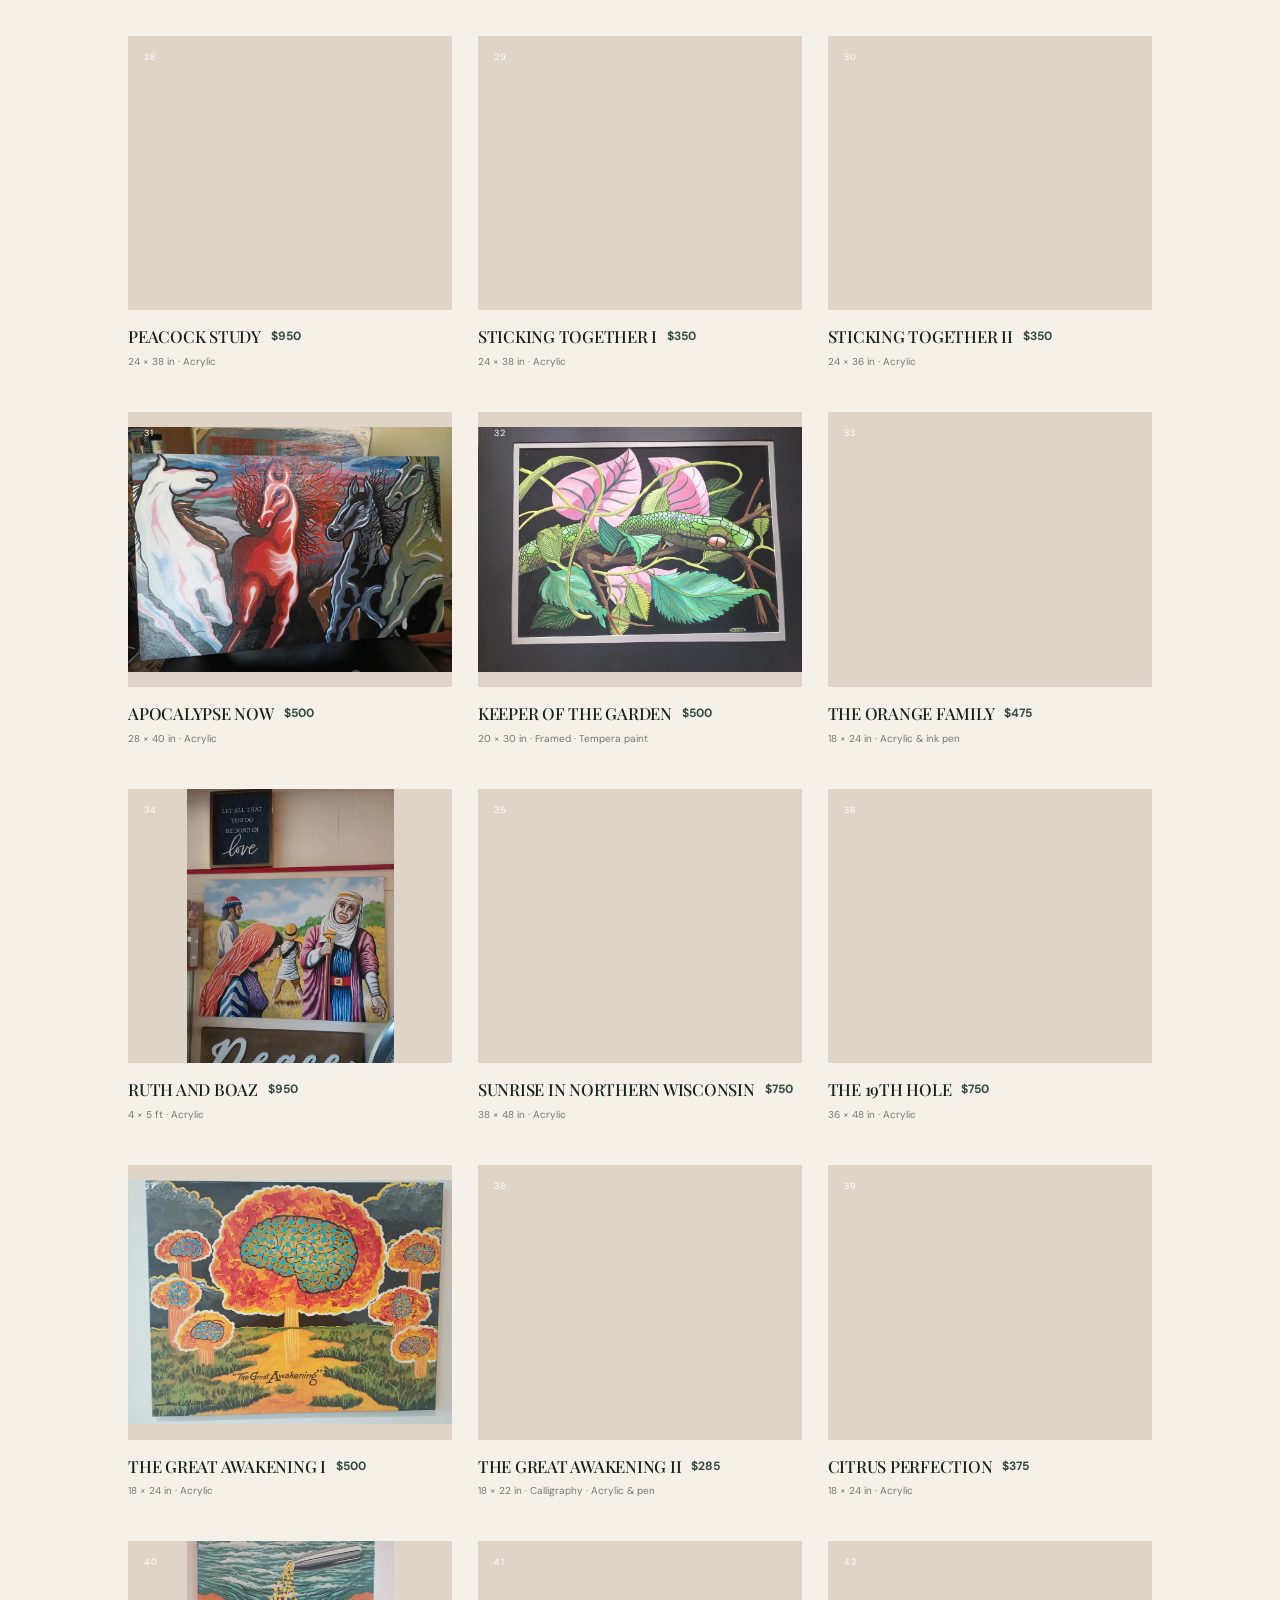
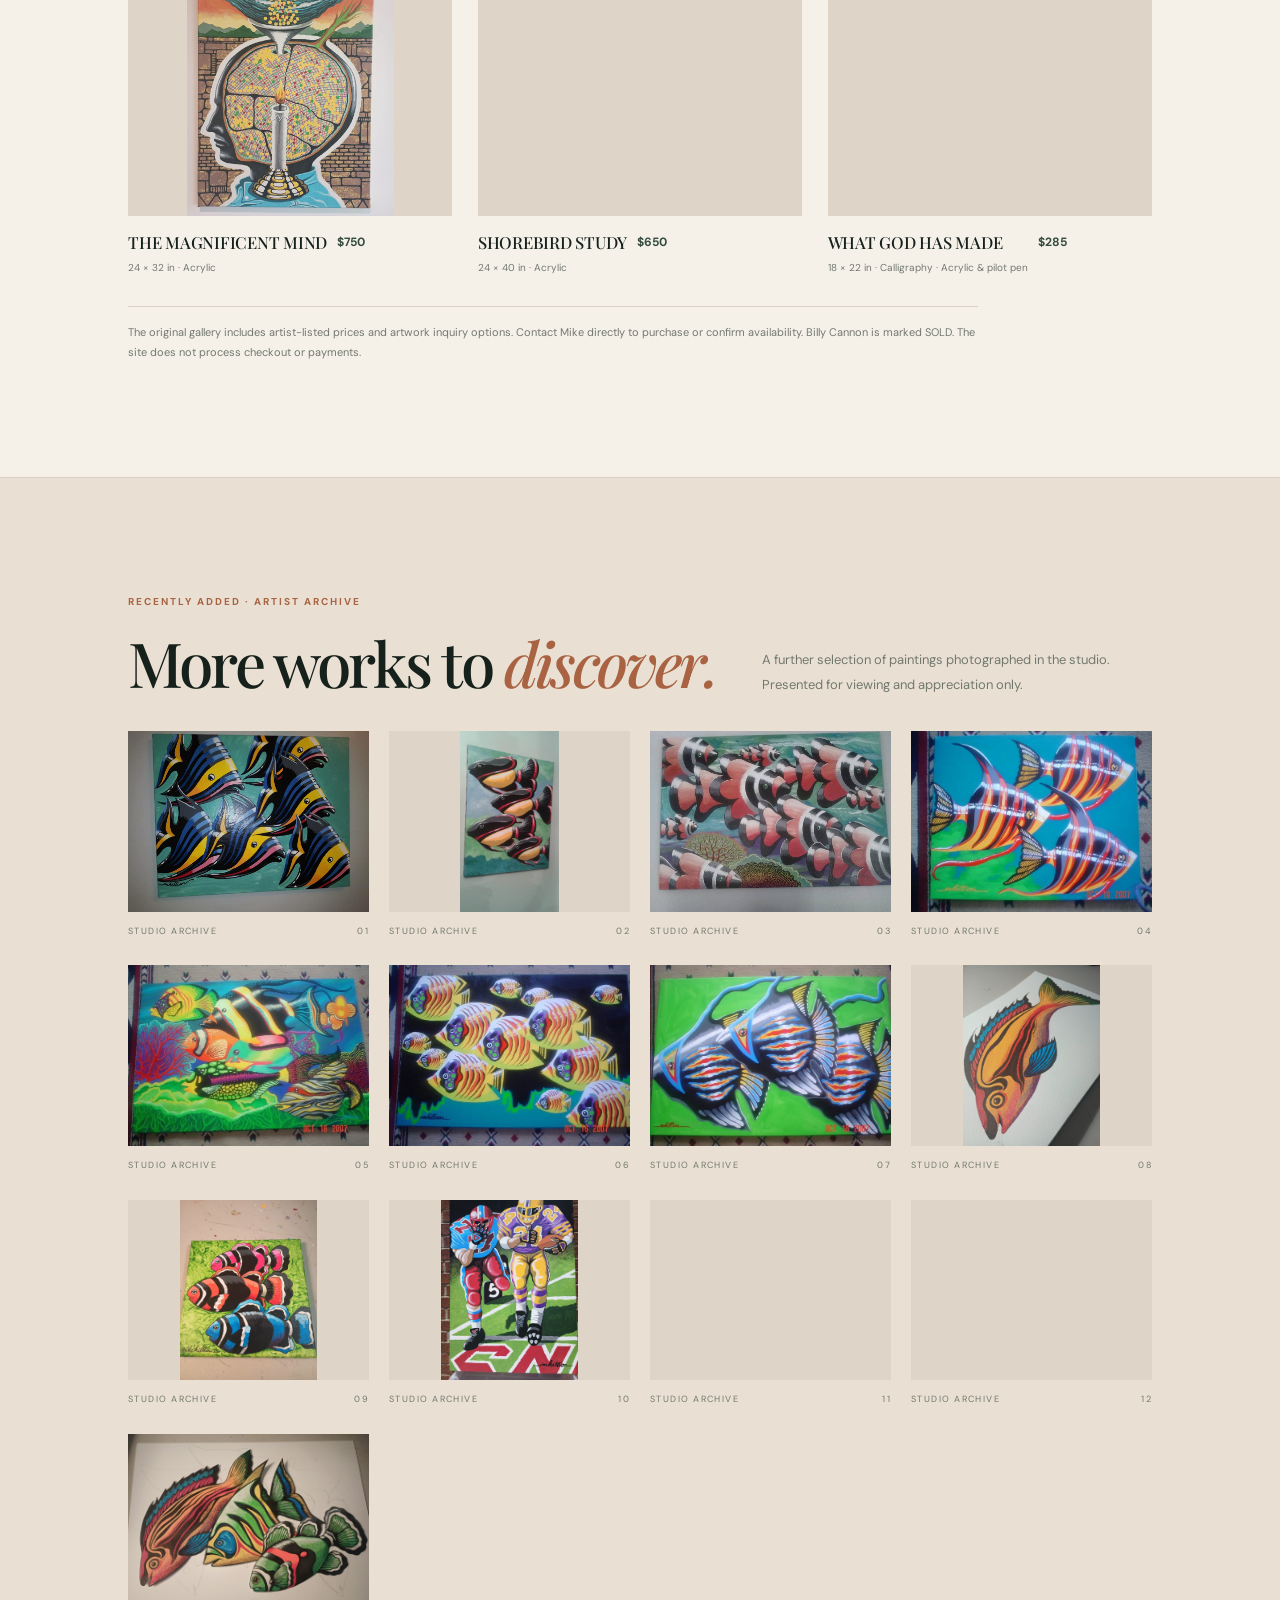
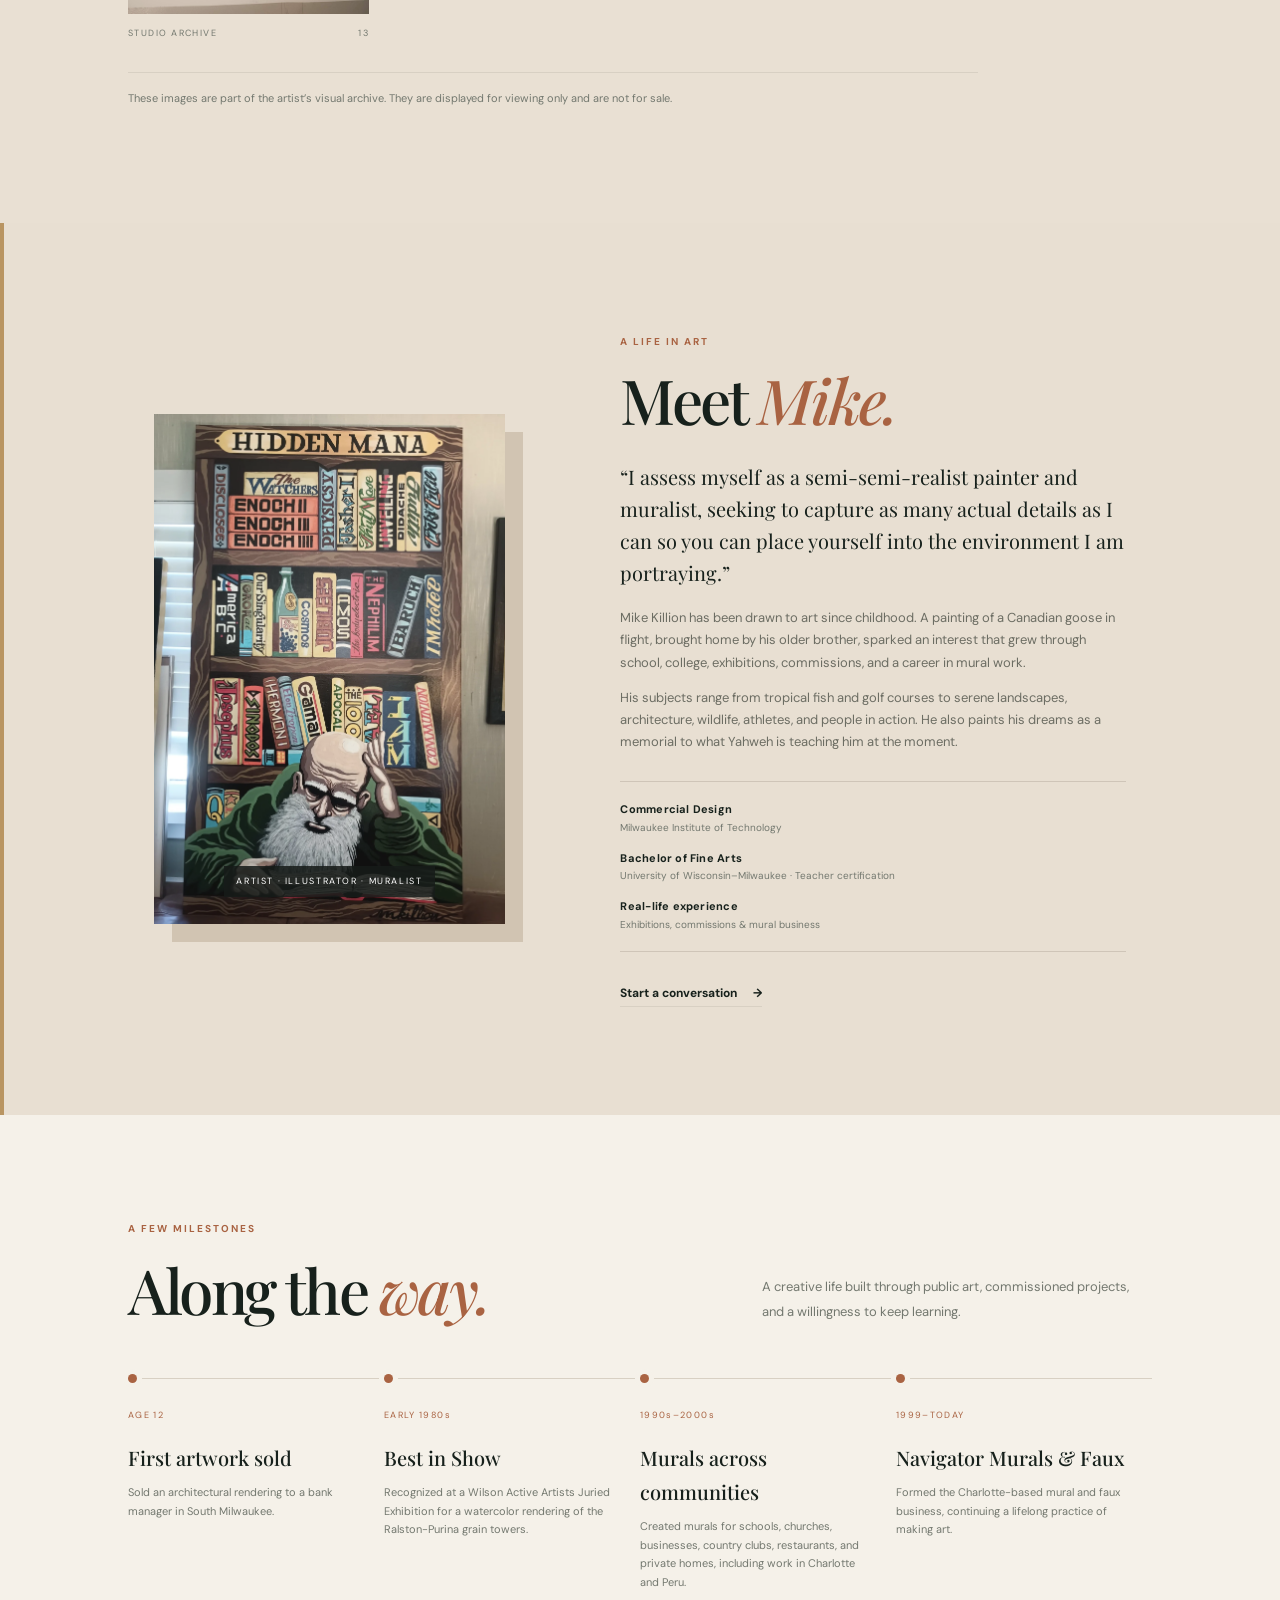
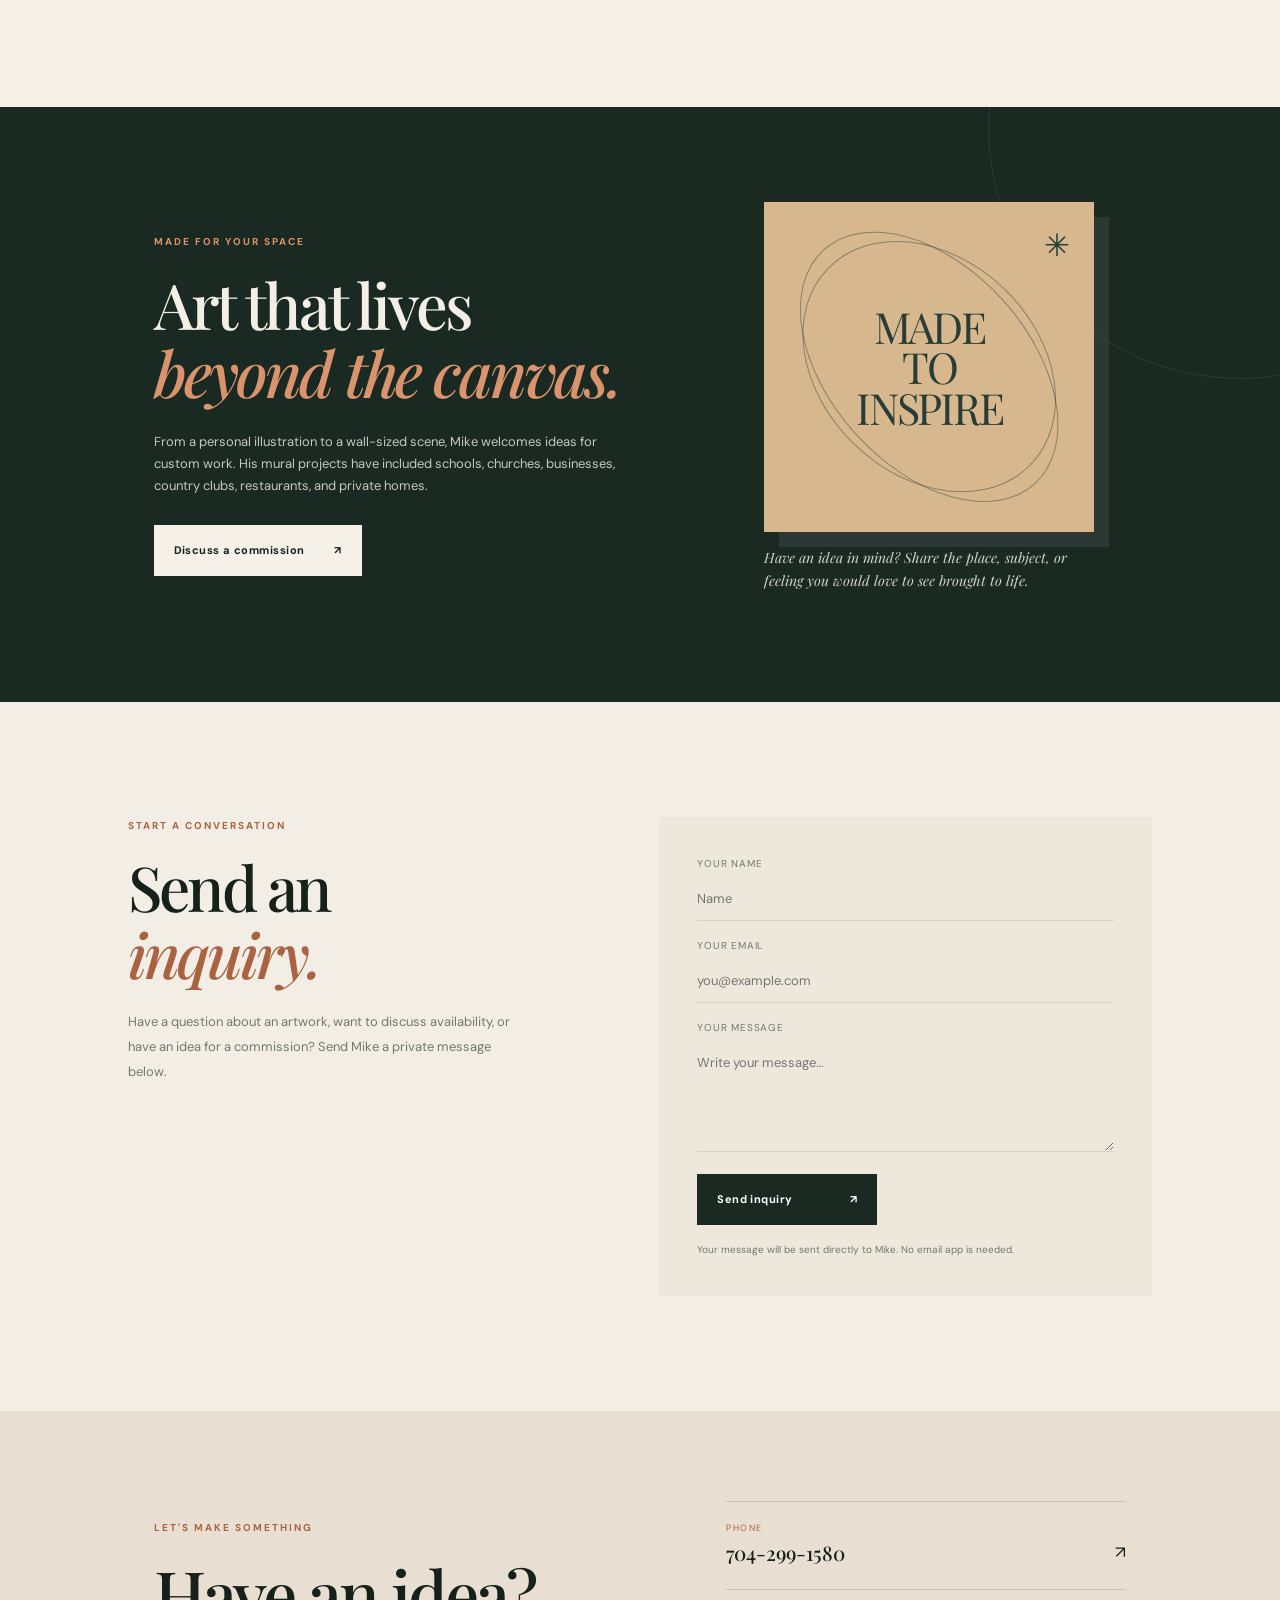
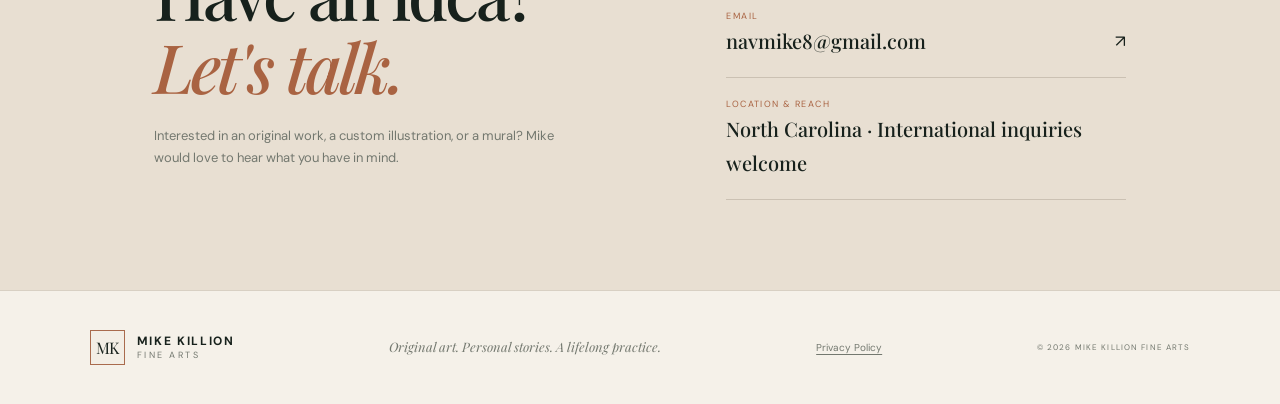
==== commit c731f113: "Refresh favicon to supplied MK logo design" ====
--- a/index.html
+++ b/index.html
@@ -9,8 +9,9 @@
   <meta property="og:locale" content="en_US">
   <meta property="og:site_name" content="MIKE KILLION Fine Arts">
   <link rel="sitemap" type="application/xml" href="/sitemap.xml">
-  <link rel="icon" type="image/svg+xml" href="/favicon.svg?v=4" sizes="any">
-  <link rel="shortcut icon" href="/favicon.svg?v=4" type="image/svg+xml">
+  <link rel="icon" type="image/svg+xml" href="/favicon.svg?v=6" sizes="any">
+  <link rel="shortcut icon" href="/favicon.svg?v=6" type="image/svg+xml">
+  <link rel="shortcut icon" href="/favicon.svg?v=6" type="image/svg+xml">
   <link rel="preload" as="image" href="assets/images/hidden-manna.webp?v=2" fetchpriority="high">
   <meta name="robots" content="index,follow,max-image-preview:large">
   <link rel="canonical" href="https://mikekillionfinearts.com/">
--- a/styles.css
+++ b/styles.css
@@ -1,4 +1,4 @@
-:root{--paper:#f4efe6;--paper2:#ebe3d6;--ink:#20241f;--muted:#77796f;--orange:#c8673e;--line:#d8d0c3;--serif:"Playfair Display",Georgia,serif;--sans:"DM Sans",Arial,sans-serif}*{box-sizing:border-box}html{scroll-behavior:smooth;scroll-padding-top:88px}body{margin:0;background:var(--paper);color:var(--ink);font-family:var(--sans);font-size:15px;line-height:1.7}a{color:inherit;text-decoration:none}button,input,textarea{font:inherit}.announcement{text-align:center;background:var(--ink);color:#f7f1e8;font-size:10px;letter-spacing:.19em;text-transform:uppercase;padding:8px 16px}.site-header{height:88px;padding:0 7vw;display:flex;justify-content:space-between;align-items:center;border-bottom:1px solid var(--line);background:var(--paper);position:sticky;top:0;z-index:10}.brand{display:flex;gap:12px;align-items:center}.brand-mark{width:42px;height:42px;border:1px solid var(--ink);display:grid;place-items:center;font-family:var(--serif);font-size:19px;letter-spacing:-.08em}.brand strong,.brand small{display:block;line-height:1.35}.brand strong{font-size:12px;letter-spacing:.14em}.brand small{font-size:9px;letter-spacing:.28em;color:var(--muted)}.nav{display:flex;align-items:center;gap:34px;font-size:12px}.nav>a:not(.nav-cta){transition:color .2s}.nav>a:hover,.text-link:hover{color:var(--orange)}.nav-cta{border:1px solid var(--ink);padding:10px 15px}.nav-cta span{margin-left:13px}.menu-toggle{display:none;background:none;border:0;font-size:24px}.hero{min-height:660px;padding:94px 10vw 80px;display:grid;grid-template-columns:1.03fr .97fr;align-items:center;gap:7vw;position:relative;overflow:hidden}.eyebrow{font-size:10px;letter-spacing:.2em;font-weight:700;color:var(--orange);margin:0 0 20px}.eyebrow span{display:inline-block;width:25px;height:1px;background:var(--orange);vertical-align:middle;margin-right:10px}.hero h1,.section h2,.artist-copy h2,.murals-section h2,.comments-section h2,.contact-section h2{font-family:var(--serif);font-size:clamp(48px,6vw,78px);font-weight:500;line-height:1.08;letter-spacing:-.045em;margin:0}.hero h1 em,.section h2 em,.artist-copy h2 em,.murals-section h2 em,.comments-section h2 em,.contact-section h2 em{font-weight:500;color:var(--orange)}.hero-lede{max-width:480px;color:#62655d;font-size:15px;margin:27px 0 30px}.hero-actions{display:flex;align-items:center;gap:26px}.button{display:inline-flex;align-items:center;gap:30px;padding:15px 19px;font-size:11px;font-weight:700;letter-spacing:.04em;border:1px solid transparent;cursor:pointer;transition:transform .2s,background .2s}.button:hover{transform:translateY(-2px)}.button-dark{background:var(--ink);color:#fff}.button-dark:hover{background:#3b4439}.button-light{background:var(--paper);color:var(--ink)}.text-link{font-size:12px;font-weight:700;border-bottom:1px solid var(--line);padding-bottom:5px}.text-link span{margin-left:13px}.hero-note{display:flex;align-items:center;gap:13px;margin-top:70px;color:#77796f;font-family:var(--serif);font-size:14px;font-style:italic}.note-line{width:37px;height:1px;background:var(--orange)}.hero-art{height:440px;position:relative;overflow:hidden;background:#d6a77b;background:linear-gradient(145deg,#d8b18a 0%,#b86f4f 49%,#41554d 100%);isolation:isolate}.hero-art:before{content:"";position:absolute;inset:0;background:repeating-linear-gradient(117deg,transparent 0 17px,rgba(255,255,255,.07) 18px,transparent 21px);mix-blend-mode:soft-light}.art-sun{position:absolute;width:190px;height:190px;border-radius:50%;background:#e5d1a4;top:61px;right:87px;box-shadow:0 0 80px #f3d8aa66}.art-horizon{position:absolute;bottom:-5%;left:-10%;width:130%;height:48%;background:#314c48;border-radius:50% 50% 0 0;transform:rotate(-8deg)}.art-shape{position:absolute;bottom:20%;width:36%;height:52%;background:#526456;clip-path:polygon(50% 0,100% 100%,0 100%)}.shape-one{left:2%;transform:scale(1.15);background:#344c45}.shape-two{left:35%;height:66%;bottom:17%;background:#76806a;transform:scale(.88)}.shape-three{right:-5%;height:57%;background:#263d3a}.art-orbit{position:absolute;border:1px solid #f3e6ca88;border-radius:50%;width:330px;height:115px;top:36%;left:17%;transform:rotate(-36deg)}.orbit-two{width:410px;height:180px;top:30%;left:10%;transform:rotate(46deg)}.hero-art-caption{position:absolute;bottom:20px;left:24px;right:24px;display:flex;justify-content:space-between;color:#fff;font-size:9px;letter-spacing:.16em}.hero-index{position:absolute;bottom:27px;left:10vw;font-size:9px;letter-spacing:.17em;color:var(--muted)}.intro-strip{background:var(--paper2);padding:26px 10vw;display:grid;grid-template-columns:repeat(3,1fr);gap:30px}.intro-strip>div{display:flex;align-items:center;gap:15px}.strip-number{font-size:10px;color:var(--orange);letter-spacing:.1em}.intro-strip p{font-family:var(--serif);font-size:17px;margin:0}.section{padding:115px 10vw}.section-heading{display:flex;justify-content:space-between;align-items:end;gap:40px;margin-bottom:48px}.section h2,.artist-copy h2,.comments-section h2{font-size:clamp(42px,5vw,62px)}.section-summary{max-width:390px;color:var(--muted);font-size:13px;margin:0}.gallery-tools{display:flex;justify-content:space-between;align-items:center;gap:20px;margin-bottom:25px}.filters{display:flex;gap:7px;flex-wrap:wrap}.filter{background:transparent;border:1px solid var(--line);padding:9px 13px;font-size:10px;color:#66685f;cursor:pointer}.filter.active,.filter:hover{background:var(--ink);border-color:var(--ink);color:#fff}.filter span{margin-left:8px;color:var(--orange)}.search-wrap{height:38px;display:flex;align-items:center;gap:8px;border-bottom:1px solid var(--line);color:var(--muted)}.search-wrap input{width:145px;border:0;background:transparent;outline:none;font-size:11px}.art-grid{display:grid;grid-template-columns:repeat(3,minmax(0,1fr));gap:34px 22px}.art-card{min-width:0}.artwork-image{aspect-ratio:1.18;background:var(--tone,#d9c8b2);position:relative;overflow:hidden;display:grid;place-items:center}.artwork-image img{position:absolute;inset:0;width:100%;height:100%;object-fit:contain;display:block}.artwork-image:before,.artwork-image:after{display:none}.artwork-image:before,.artwork-image:after{content:"";position:absolute;border:1px solid #ffffff70;border-radius:50%;width:76%;height:76%;transform:rotate(-24deg)}.artwork-image:after{width:55%;height:110%;transform:rotate(38deg)}.artwork-image .art-initial{font-family:var(--serif);font-size:clamp(40px,6vw,72px);color:#fff9;letter-spacing:-.08em;z-index:1}.artwork-image .art-index{position:absolute;top:14px;left:16px;color:#fff;font-size:9px;letter-spacing:.16em;z-index:2}.artwork-image .art-hint{position:absolute;bottom:12px;right:14px;font-size:8px;color:#fff;letter-spacing:.12em;z-index:2}.artwork-image:focus-visible{outline:3px solid var(--orange);outline-offset:3px}.art-meta{display:flex;justify-content:space-between;gap:10px;padding-top:14px}.art-meta h3{font-family:var(--serif);font-size:17px;font-weight:500;line-height:1.3;margin:0 0 5px}.art-meta p{margin:0;color:var(--muted);font-size:10px}.art-price{font-size:12px;font-weight:700;white-space:nowrap}.sold{color:var(--orange);font-size:9px;text-transform:uppercase;letter-spacing:.1em}.gallery-footnote{font-size:10px;color:var(--muted);margin-top:30px}.artist-section{background:#e9e0d3;display:grid;grid-template-columns:.82fr 1.18fr;gap:9vw;padding:110px 12vw;align-items:center}.artist-visual{height:510px;background:linear-gradient(155deg,#44584e,#263b37 55%,#b76f4c);position:relative;display:grid;place-items:center;overflow:hidden}.artist-visual:before,.artist-visual:after{content:"";position:absolute;border:1px solid #e8d4b477;width:82%;height:82%;border-radius:50%;transform:rotate(35deg)}.artist-visual:after{width:58%;height:120%;transform:rotate(-40deg)}.artist-monogram{font-family:var(--serif);color:#f1e5d2;font-size:clamp(90px,12vw,165px);letter-spacing:-.12em;z-index:1}.artist-monogram span{font-size:30px;color:#d68a5e;vertical-align:top;margin-left:12px}.artist-visual p{position:absolute;bottom:18px;color:#fff;font-size:9px;letter-spacing:.18em}.artist-copy .eyebrow{margin-bottom:17px}.artist-lead{font-family:var(--serif);font-size:20px;line-height:1.6;margin:27px 0 18px}.artist-copy>p:not(.eyebrow):not(.artist-lead){color:#6c6d63;font-size:13px}.credentials{border-top:1px solid #cfc5b8;border-bottom:1px solid #cfc5b8;margin:28px 0;padding:18px 0;display:grid;gap:13px}.credentials div{display:flex;flex-direction:column}.credentials strong{font-size:11px}.credentials span{font-size:10px;color:var(--muted)}.highlights{padding-top:105px;padding-bottom:115px}.timeline{display:grid;grid-template-columns:repeat(4,1fr);border-top:1px solid var(--line)}.timeline article{padding:22px 24px 0 0;position:relative}.timeline article:before{content:"";position:absolute;top:-5px;left:0;width:9px;height:9px;border-radius:50%;background:var(--orange)}.timeline-year{font-size:9px;letter-spacing:.15em;color:var(--orange)}.timeline h3{font-family:var(--serif);font-size:20px;font-weight:500;margin:14px 0 8px}.timeline p{font-size:11px;color:var(--muted);max-width:240px;margin:0}.murals-section{background:#273b35;color:#f4efe6;padding:95px 12vw;display:grid;grid-template-columns:1fr .75fr;gap:10vw;align-items:center}.murals-section .eyebrow{color:#d9936d}.murals-section h2{font-size:clamp(43px,5vw,63px)}.murals-section h2 em{color:#d9936d}.mural-copy>p:not(.eyebrow){max-width:470px;color:#c4c9bc;font-size:13px;margin:25px 0 28px}.mural-side{max-width:330px}.mural-graphic{aspect-ratio:1;background:#d9a275;display:grid;place-items:center;position:relative;overflow:hidden;color:#283d36}.mural-graphic:before,.mural-graphic:after{content:"";position:absolute;border:1px solid #283d3670;border-radius:50%;width:85%;height:65%;transform:rotate(44deg)}.mural-graphic:after{width:60%;height:95%;transform:rotate(-42deg)}.mural-graphic span{font-family:var(--serif);font-size:43px;line-height:.94;letter-spacing:-.05em;z-index:1;text-align:center}.mural-graphic i{position:absolute;top:18px;right:24px;font-size:31px;font-style:normal}.mural-side>p{font-family:var(--serif);font-style:italic;color:#d0d4ca;font-size:14px}.comments-section{display:grid;grid-template-columns:.9fr 1.1fr;gap:10vw;align-items:start}.comments-section .section-summary{margin-top:22px}.comment-form{display:grid;gap:16px}.comment-form label{display:grid;gap:6px;font-size:10px;letter-spacing:.08em;text-transform:uppercase;color:var(--muted)}.comment-form input,.comment-form textarea{width:100%;border:0;border-bottom:1px solid var(--line);padding:10px 0;background:transparent;outline:none;resize:vertical;color:var(--ink);font-size:13px;text-transform:none;letter-spacing:0}.comment-form input:focus,.comment-form textarea:focus{border-color:var(--orange)}.comment-form .button{justify-self:start;margin-top:6px}.form-note{margin:0;color:var(--muted);font-size:10px}.contact-section{background:#e8dfd1;padding:90px 12vw;display:grid;grid-template-columns:1fr .9fr;gap:10vw;align-items:center}.contact-section h2{font-size:clamp(45px,5.5vw,68px)}.contact-section>div:first-child>p:not(.eyebrow){max-width:410px;font-size:13px;color:var(--muted);margin-top:22px}.contact-details{border-top:1px solid #cbc1b3}.contact-details>a,.contact-location{display:grid;grid-template-columns:1fr auto;align-items:center;border-bottom:1px solid #cbc1b3;padding:19px 0}.contact-details span{grid-column:1/-1;color:var(--orange);font-size:9px;letter-spacing:.16em}.contact-details strong{font-family:var(--serif);font-weight:500;font-size:20px}.contact-details i{font-style:normal;font-size:17px}footer{padding:32px 7vw;display:flex;justify-content:space-between;align-items:center;gap:20px}footer p{font-family:var(--serif);font-style:italic;color:var(--muted);font-size:13px}footer .copyright{font-size:8px;letter-spacing:.14em;color:var(--muted)}.footer-brand .brand-mark{width:35px;height:35px;font-size:16px}.empty-state{grid-column:1/-1;text-align:center;padding:55px 15px;color:var(--muted);font-family:var(--serif);font-size:20px}
+:root{--paper:#f4efe6;--paper2:#ebe3d6;--ink:#20241f;--muted:#77796f;--orange:#c8673e;--line:#d8d0c3;--serif:"Playfair Display",Georgia,serif;--sans:"DM Sans",Arial,sans-serif}*{box-sizing:border-box}html{scroll-behavior:smooth;scroll-padding-top:88px}body{margin:0;background:var(--paper);color:var(--ink);font-family:var(--sans);font-size:15px;line-height:1.7}a{color:inherit;text-decoration:none}button,input,textarea{font:inherit}.announcement{text-align:center;background:var(--ink);color:#f7f1e8;font-size:10px;letter-spacing:.19em;text-transform:uppercase;padding:8px 16px}.site-header{height:88px;padding:0 7vw;display:flex;justify-content:space-between;align-items:center;border-bottom:1px solid var(--line);background:var(--paper);position:sticky;top:0;z-index:10}.brand{display:flex;gap:12px;align-items:center}.brand-mark{width:42px;height:47px;border:1px solid #a96b4d;background:#f3eee5;color:#17211c;display:grid;place-items:center;font-family:var(--serif);font-size:19px;letter-spacing:-.08em}.brand strong,.brand small{display:block;line-height:1.35}.brand strong{font-size:12px;letter-spacing:.14em}.brand small{font-size:9px;letter-spacing:.28em;color:var(--muted)}.nav{display:flex;align-items:center;gap:34px;font-size:12px}.nav>a:not(.nav-cta){transition:color .2s}.nav>a:hover,.text-link:hover{color:var(--orange)}.nav-cta{border:1px solid var(--ink);padding:10px 15px}.nav-cta span{margin-left:13px}.menu-toggle{display:none;background:none;border:0;font-size:24px}.hero{min-height:660px;padding:94px 10vw 80px;display:grid;grid-template-columns:1.03fr .97fr;align-items:center;gap:7vw;position:relative;overflow:hidden}.eyebrow{font-size:10px;letter-spacing:.2em;font-weight:700;color:var(--orange);margin:0 0 20px}.eyebrow span{display:inline-block;width:25px;height:1px;background:var(--orange);vertical-align:middle;margin-right:10px}.hero h1,.section h2,.artist-copy h2,.murals-section h2,.comments-section h2,.contact-section h2{font-family:var(--serif);font-size:clamp(48px,6vw,78px);font-weight:500;line-height:1.08;letter-spacing:-.045em;margin:0}.hero h1 em,.section h2 em,.artist-copy h2 em,.murals-section h2 em,.comments-section h2 em,.contact-section h2 em{font-weight:500;color:var(--orange)}.hero-lede{max-width:480px;color:#62655d;font-size:15px;margin:27px 0 30px}.hero-actions{display:flex;align-items:center;gap:26px}.button{display:inline-flex;align-items:center;gap:30px;padding:15px 19px;font-size:11px;font-weight:700;letter-spacing:.04em;border:1px solid transparent;cursor:pointer;transition:transform .2s,background .2s}.button:hover{transform:translateY(-2px)}.button-dark{background:var(--ink);color:#fff}.button-dark:hover{background:#3b4439}.button-light{background:var(--paper);color:var(--ink)}.text-link{font-size:12px;font-weight:700;border-bottom:1px solid var(--line);padding-bottom:5px}.text-link span{margin-left:13px}.hero-note{display:flex;align-items:center;gap:13px;margin-top:70px;color:#77796f;font-family:var(--serif);font-size:14px;font-style:italic}.note-line{width:37px;height:1px;background:var(--orange)}.hero-art{height:440px;position:relative;overflow:hidden;background:#d6a77b;background:linear-gradient(145deg,#d8b18a 0%,#b86f4f 49%,#41554d 100%);isolation:isolate}.hero-art:before{content:"";position:absolute;inset:0;background:repeating-linear-gradient(117deg,transparent 0 17px,rgba(255,255,255,.07) 18px,transparent 21px);mix-blend-mode:soft-light}.art-sun{position:absolute;width:190px;height:190px;border-radius:50%;background:#e5d1a4;top:61px;right:87px;box-shadow:0 0 80px #f3d8aa66}.art-horizon{position:absolute;bottom:-5%;left:-10%;width:130%;height:48%;background:#314c48;border-radius:50% 50% 0 0;transform:rotate(-8deg)}.art-shape{position:absolute;bottom:20%;width:36%;height:52%;background:#526456;clip-path:polygon(50% 0,100% 100%,0 100%)}.shape-one{left:2%;transform:scale(1.15);background:#344c45}.shape-two{left:35%;height:66%;bottom:17%;background:#76806a;transform:scale(.88)}.shape-three{right:-5%;height:57%;background:#263d3a}.art-orbit{position:absolute;border:1px solid #f3e6ca88;border-radius:50%;width:330px;height:115px;top:36%;left:17%;transform:rotate(-36deg)}.orbit-two{width:410px;height:180px;top:30%;left:10%;transform:rotate(46deg)}.hero-art-caption{position:absolute;bottom:20px;left:24px;right:24px;display:flex;justify-content:space-between;color:#fff;font-size:9px;letter-spacing:.16em}.hero-index{position:absolute;bottom:27px;left:10vw;font-size:9px;letter-spacing:.17em;color:var(--muted)}.intro-strip{background:var(--paper2);padding:26px 10vw;display:grid;grid-template-columns:repeat(3,1fr);gap:30px}.intro-strip>div{display:flex;align-items:center;gap:15px}.strip-number{font-size:10px;color:var(--orange);letter-spacing:.1em}.intro-strip p{font-family:var(--serif);font-size:17px;margin:0}.section{padding:115px 10vw}.section-heading{display:flex;justify-content:space-between;align-items:end;gap:40px;margin-bottom:48px}.section h2,.artist-copy h2,.comments-section h2{font-size:clamp(42px,5vw,62px)}.section-summary{max-width:390px;color:var(--muted);font-size:13px;margin:0}.gallery-tools{display:flex;justify-content:space-between;align-items:center;gap:20px;margin-bottom:25px}.filters{display:flex;gap:7px;flex-wrap:wrap}.filter{background:transparent;border:1px solid var(--line);padding:9px 13px;font-size:10px;color:#66685f;cursor:pointer}.filter.active,.filter:hover{background:var(--ink);border-color:var(--ink);color:#fff}.filter span{margin-left:8px;color:var(--orange)}.search-wrap{height:38px;display:flex;align-items:center;gap:8px;border-bottom:1px solid var(--line);color:var(--muted)}.search-wrap input{width:145px;border:0;background:transparent;outline:none;font-size:11px}.art-grid{display:grid;grid-template-columns:repeat(3,minmax(0,1fr));gap:34px 22px}.art-card{min-width:0}.artwork-image{aspect-ratio:1.18;background:var(--tone,#d9c8b2);position:relative;overflow:hidden;display:grid;place-items:center}.artwork-image img{position:absolute;inset:0;width:100%;height:100%;object-fit:contain;display:block}.artwork-image:before,.artwork-image:after{display:none}.artwork-image:before,.artwork-image:after{content:"";position:absolute;border:1px solid #ffffff70;border-radius:50%;width:76%;height:76%;transform:rotate(-24deg)}.artwork-image:after{width:55%;height:110%;transform:rotate(38deg)}.artwork-image .art-initial{font-family:var(--serif);font-size:clamp(40px,6vw,72px);color:#fff9;letter-spacing:-.08em;z-index:1}.artwork-image .art-index{position:absolute;top:14px;left:16px;color:#fff;font-size:9px;letter-spacing:.16em;z-index:2}.artwork-image .art-hint{position:absolute;bottom:12px;right:14px;font-size:8px;color:#fff;letter-spacing:.12em;z-index:2}.artwork-image:focus-visible{outline:3px solid var(--orange);outline-offset:3px}.art-meta{display:flex;justify-content:space-between;gap:10px;padding-top:14px}.art-meta h3{font-family:var(--serif);font-size:17px;font-weight:500;line-height:1.3;margin:0 0 5px}.art-meta p{margin:0;color:var(--muted);font-size:10px}.art-price{font-size:12px;font-weight:700;white-space:nowrap}.sold{color:var(--orange);font-size:9px;text-transform:uppercase;letter-spacing:.1em}.gallery-footnote{font-size:10px;color:var(--muted);margin-top:30px}.artist-section{background:#e9e0d3;display:grid;grid-template-columns:.82fr 1.18fr;gap:9vw;padding:110px 12vw;align-items:center}.artist-visual{height:510px;background:linear-gradient(155deg,#44584e,#263b37 55%,#b76f4c);position:relative;display:grid;place-items:center;overflow:hidden}.artist-visual:before,.artist-visual:after{content:"";position:absolute;border:1px solid #e8d4b477;width:82%;height:82%;border-radius:50%;transform:rotate(35deg)}.artist-visual:after{width:58%;height:120%;transform:rotate(-40deg)}.artist-monogram{font-family:var(--serif);color:#f1e5d2;font-size:clamp(90px,12vw,165px);letter-spacing:-.12em;z-index:1}.artist-monogram span{font-size:30px;color:#d68a5e;vertical-align:top;margin-left:12px}.artist-visual p{position:absolute;bottom:18px;color:#fff;font-size:9px;letter-spacing:.18em}.artist-copy .eyebrow{margin-bottom:17px}.artist-lead{font-family:var(--serif);font-size:20px;line-height:1.6;margin:27px 0 18px}.artist-copy>p:not(.eyebrow):not(.artist-lead){color:#6c6d63;font-size:13px}.credentials{border-top:1px solid #cfc5b8;border-bottom:1px solid #cfc5b8;margin:28px 0;padding:18px 0;display:grid;gap:13px}.credentials div{display:flex;flex-direction:column}.credentials strong{font-size:11px}.credentials span{font-size:10px;color:var(--muted)}.highlights{padding-top:105px;padding-bottom:115px}.timeline{display:grid;grid-template-columns:repeat(4,1fr);border-top:1px solid var(--line)}.timeline article{padding:22px 24px 0 0;position:relative}.timeline article:before{content:"";position:absolute;top:-5px;left:0;width:9px;height:9px;border-radius:50%;background:var(--orange)}.timeline-year{font-size:9px;letter-spacing:.15em;color:var(--orange)}.timeline h3{font-family:var(--serif);font-size:20px;font-weight:500;margin:14px 0 8px}.timeline p{font-size:11px;color:var(--muted);max-width:240px;margin:0}.murals-section{background:#273b35;color:#f4efe6;padding:95px 12vw;display:grid;grid-template-columns:1fr .75fr;gap:10vw;align-items:center}.murals-section .eyebrow{color:#d9936d}.murals-section h2{font-size:clamp(43px,5vw,63px)}.murals-section h2 em{color:#d9936d}.mural-copy>p:not(.eyebrow){max-width:470px;color:#c4c9bc;font-size:13px;margin:25px 0 28px}.mural-side{max-width:330px}.mural-graphic{aspect-ratio:1;background:#d9a275;display:grid;place-items:center;position:relative;overflow:hidden;color:#283d36}.mural-graphic:before,.mural-graphic:after{content:"";position:absolute;border:1px solid #283d3670;border-radius:50%;width:85%;height:65%;transform:rotate(44deg)}.mural-graphic:after{width:60%;height:95%;transform:rotate(-42deg)}.mural-graphic span{font-family:var(--serif);font-size:43px;line-height:.94;letter-spacing:-.05em;z-index:1;text-align:center}.mural-graphic i{position:absolute;top:18px;right:24px;font-size:31px;font-style:normal}.mural-side>p{font-family:var(--serif);font-style:italic;color:#d0d4ca;font-size:14px}.comments-section{display:grid;grid-template-columns:.9fr 1.1fr;gap:10vw;align-items:start}.comments-section .section-summary{margin-top:22px}.comment-form{display:grid;gap:16px}.comment-form label{display:grid;gap:6px;font-size:10px;letter-spacing:.08em;text-transform:uppercase;color:var(--muted)}.comment-form input,.comment-form textarea{width:100%;border:0;border-bottom:1px solid var(--line);padding:10px 0;background:transparent;outline:none;resize:vertical;color:var(--ink);font-size:13px;text-transform:none;letter-spacing:0}.comment-form input:focus,.comment-form textarea:focus{border-color:var(--orange)}.comment-form .button{justify-self:start;margin-top:6px}.form-note{margin:0;color:var(--muted);font-size:10px}.contact-section{background:#e8dfd1;padding:90px 12vw;display:grid;grid-template-columns:1fr .9fr;gap:10vw;align-items:center}.contact-section h2{font-size:clamp(45px,5.5vw,68px)}.contact-section>div:first-child>p:not(.eyebrow){max-width:410px;font-size:13px;color:var(--muted);margin-top:22px}.contact-details{border-top:1px solid #cbc1b3}.contact-details>a,.contact-location{display:grid;grid-template-columns:1fr auto;align-items:center;border-bottom:1px solid #cbc1b3;padding:19px 0}.contact-details span{grid-column:1/-1;color:var(--orange);font-size:9px;letter-spacing:.16em}.contact-details strong{font-family:var(--serif);font-weight:500;font-size:20px}.contact-details i{font-style:normal;font-size:17px}footer{padding:32px 7vw;display:flex;justify-content:space-between;align-items:center;gap:20px}footer p{font-family:var(--serif);font-style:italic;color:var(--muted);font-size:13px}footer .copyright{font-size:8px;letter-spacing:.14em;color:var(--muted)}.footer-brand .brand-mark{width:35px;height:35px;font-size:16px}.empty-state{grid-column:1/-1;text-align:center;padding:55px 15px;color:var(--muted);font-family:var(--serif);font-size:20px}
 @media(max-width:900px){.site-header{padding:0 5vw}.nav{gap:18px}.hero{padding-left:7vw;padding-right:7vw;gap:4vw}.hero-art{height:380px}.section{padding:85px 7vw}.artist-section{padding:85px 8vw;gap:6vw}.murals-section,.contact-section{padding-left:8vw;padding-right:8vw;gap:6vw}.intro-strip{padding-left:7vw;padding-right:7vw}.hero-index{left:7vw}.art-grid{grid-template-columns:repeat(2,minmax(0,1fr))}}
 @media(max-width:650px){.announcement{font-size:8px}.site-header{height:72px}.menu-toggle{display:block}.nav{display:none;position:absolute;top:71px;left:0;right:0;padding:20px 6vw 25px;background:var(--paper);border-bottom:1px solid var(--line);flex-direction:column;align-items:flex-start;gap:17px}.nav.open{display:flex}.hero{padding:70px 7vw 75px;grid-template-columns:1fr;gap:42px}.hero h1{font-size:56px}.hero-art{height:340px}.hero-note{margin-top:42px}.hero-index{bottom:20px;font-size:8px}.intro-strip{grid-template-columns:1fr;gap:14px;padding-top:23px;padding-bottom:23px}.intro-strip p{font-size:15px}.section{padding:75px 7vw}.section-heading{display:block;margin-bottom:35px}.section-summary{margin-top:18px}.gallery-tools{align-items:flex-start;flex-direction:column}.search-wrap{width:100%}.search-wrap input{width:100%}.filters{gap:6px}.filter{font-size:9px;padding:8px 10px}.art-grid{gap:25px 13px}.art-meta{display:block}.art-meta h3{font-size:15px}.art-price{display:block;margin-top:6px}.artist-section{grid-template-columns:1fr;padding:70px 7vw;gap:42px}.artist-visual{height:330px}.artist-copy h2{font-size:50px}.artist-lead{font-size:18px}.timeline{grid-template-columns:1fr 1fr;row-gap:30px}.timeline article{padding-right:15px}.murals-section{grid-template-columns:1fr;padding:75px 7vw;gap:35px}.mural-side{max-width:none}.mural-graphic{max-width:340px;margin:auto}.comments-section{grid-template-columns:1fr;gap:35px}.contact-section{grid-template-columns:1fr;padding:75px 7vw;gap:35px}.contact-details strong{font-size:17px}footer{padding:28px 7vw;flex-wrap:wrap}footer p{order:3;width:100%;margin:0}footer .copyright{font-size:7px}}
 @media(prefers-reduced-motion:reduce){html{scroll-behavior:auto}*,*:before,*:after{transition:none!important;animation:none!important}}
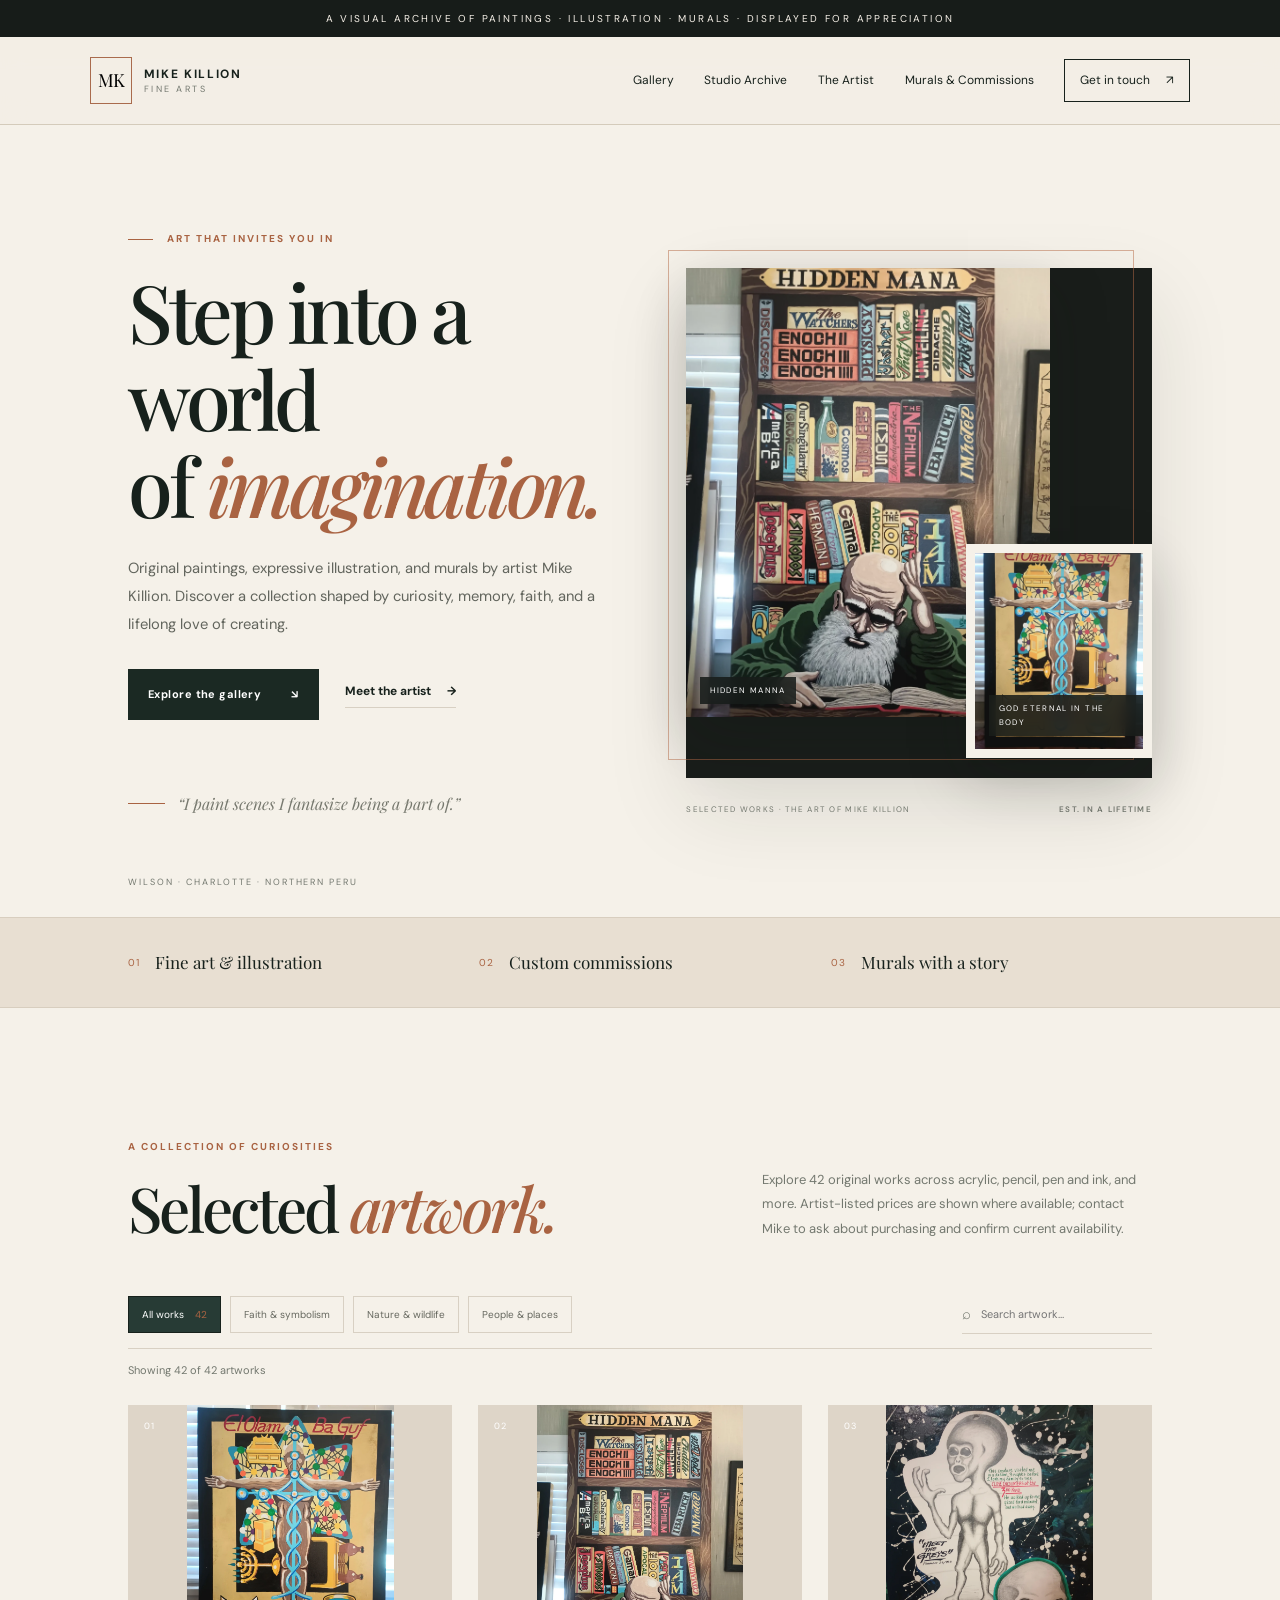
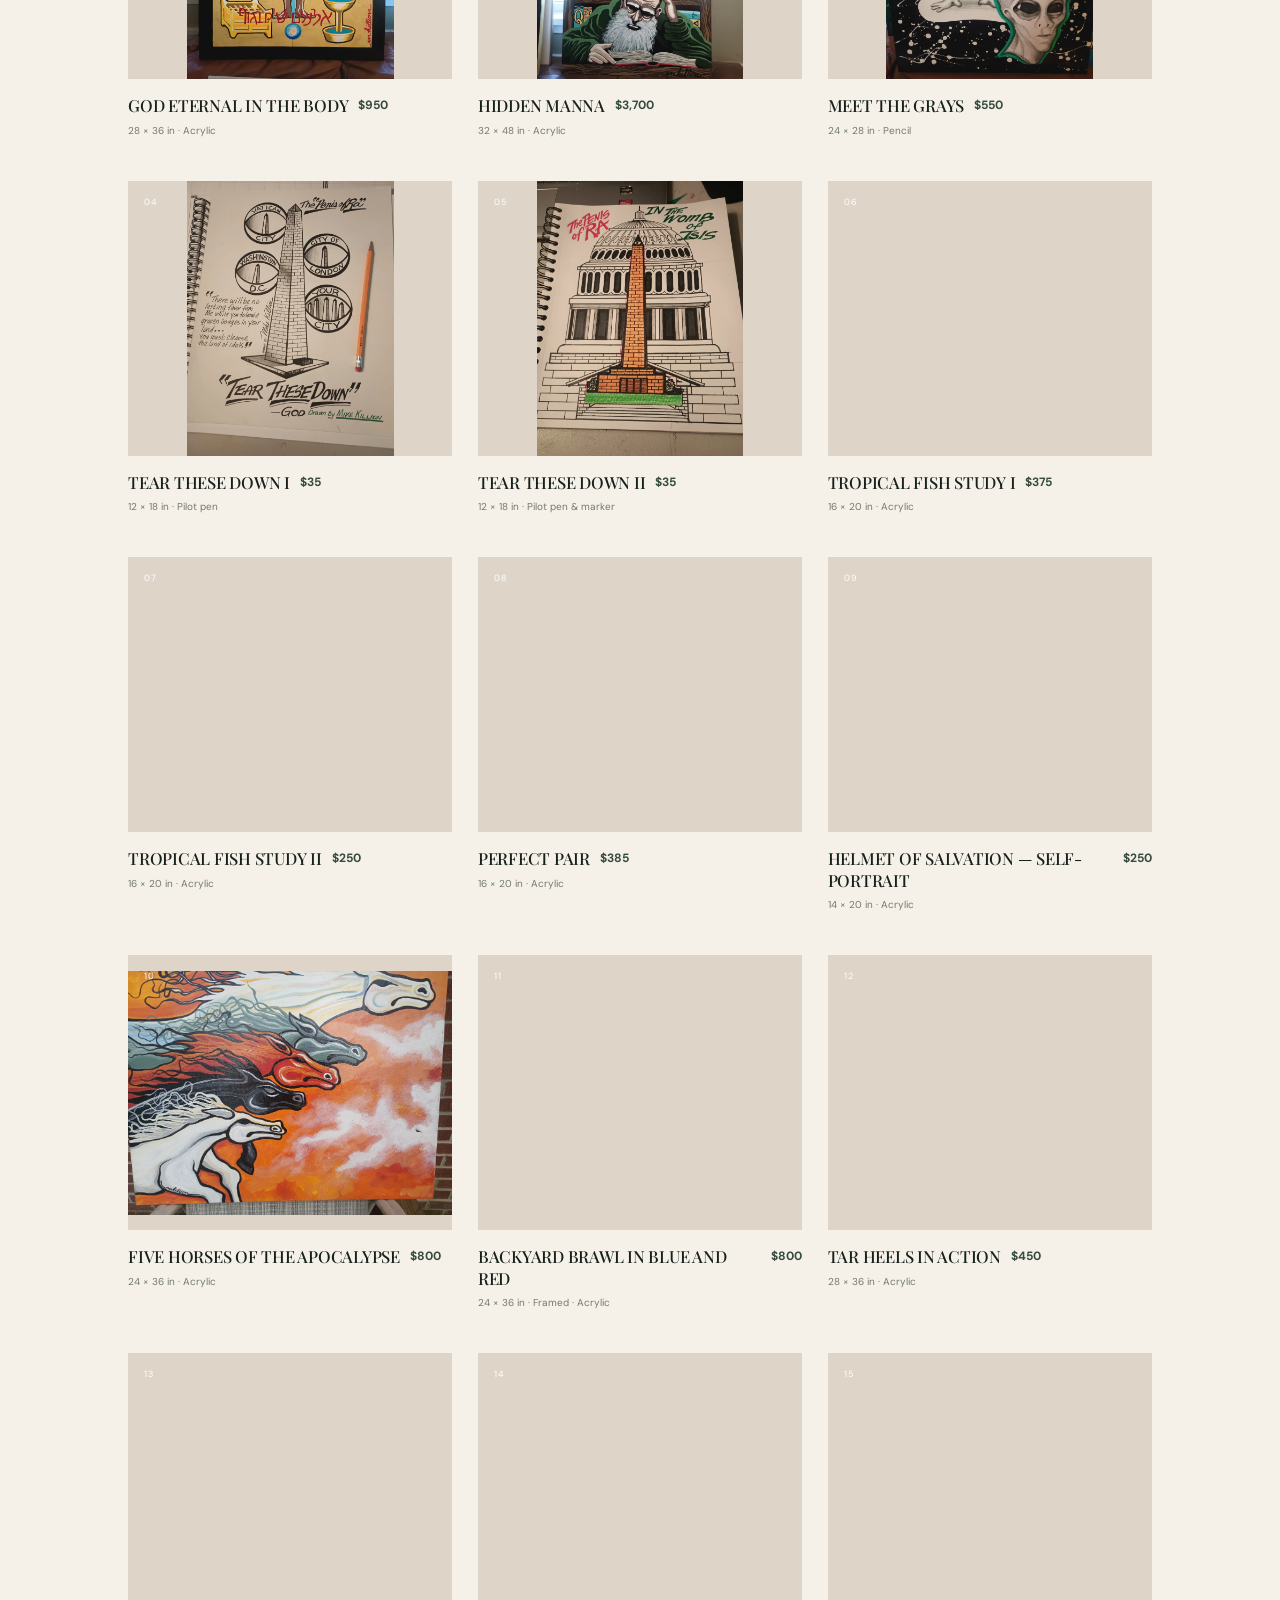
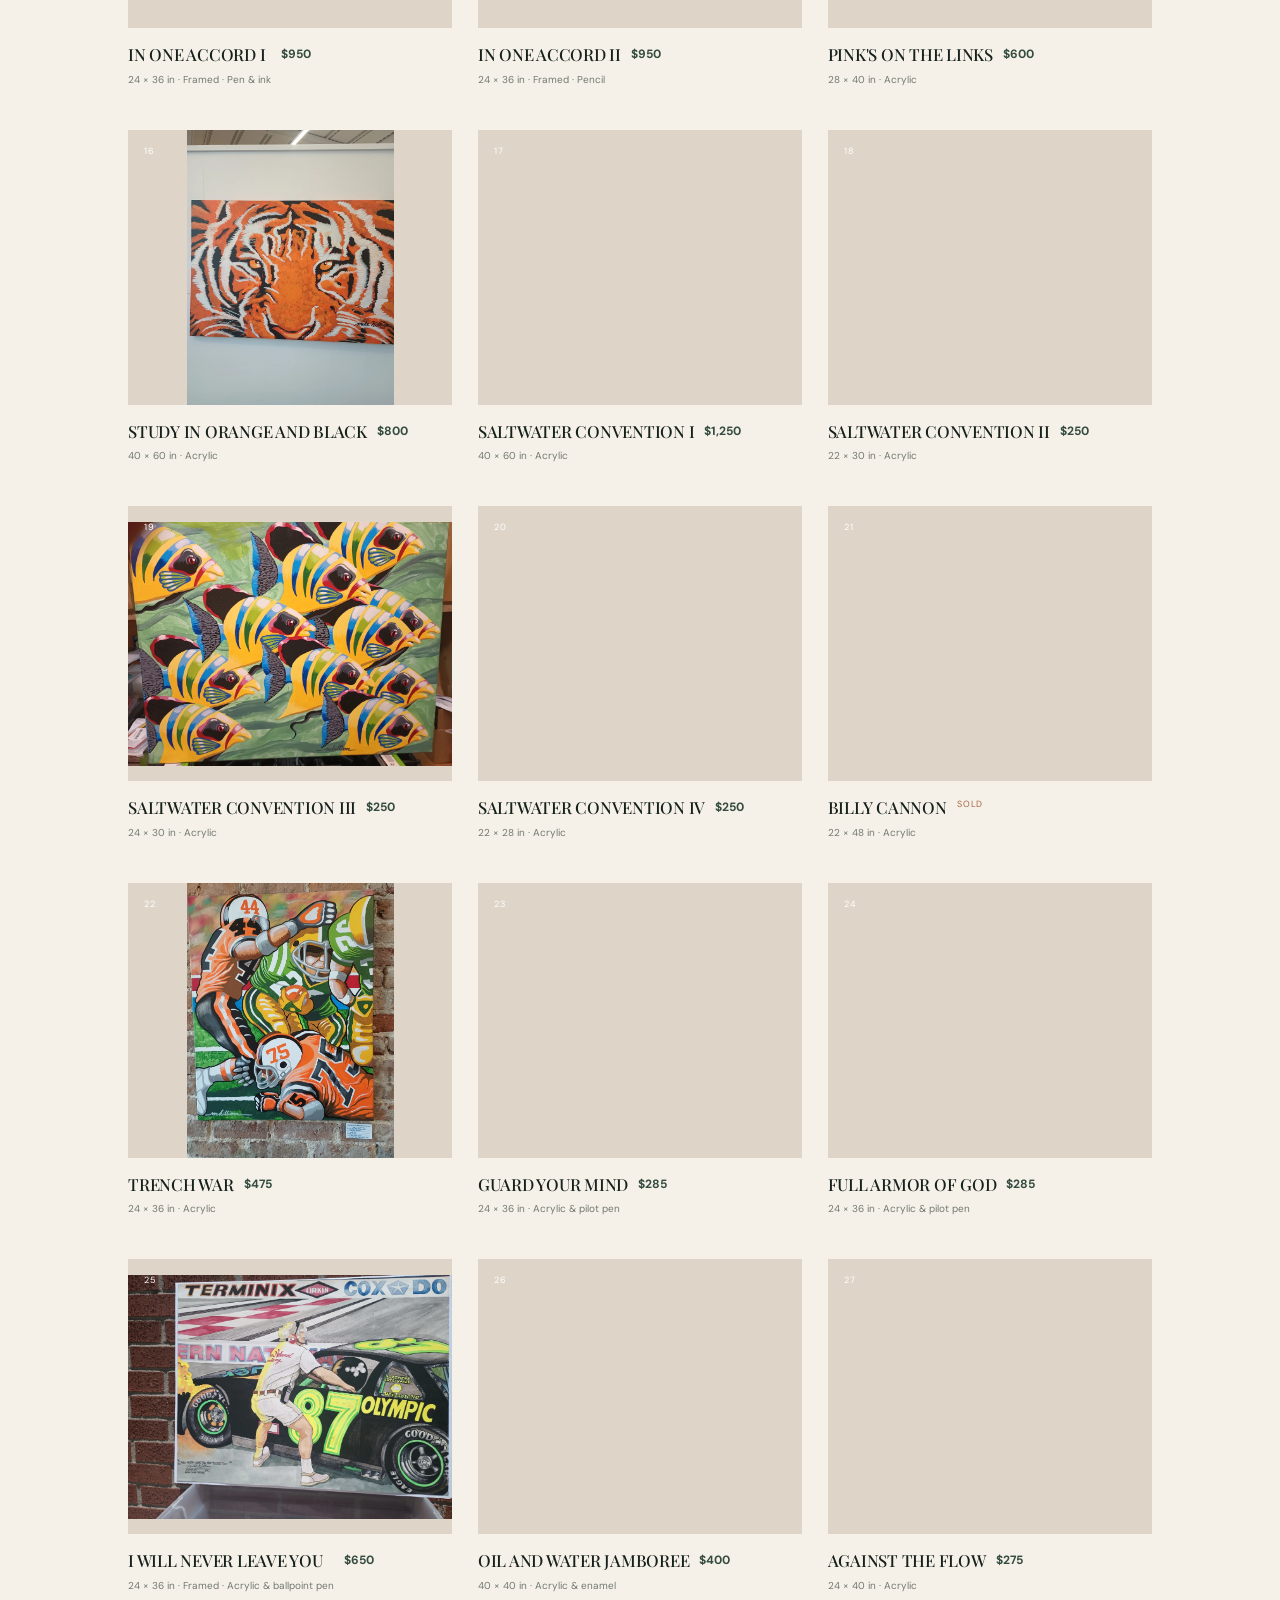
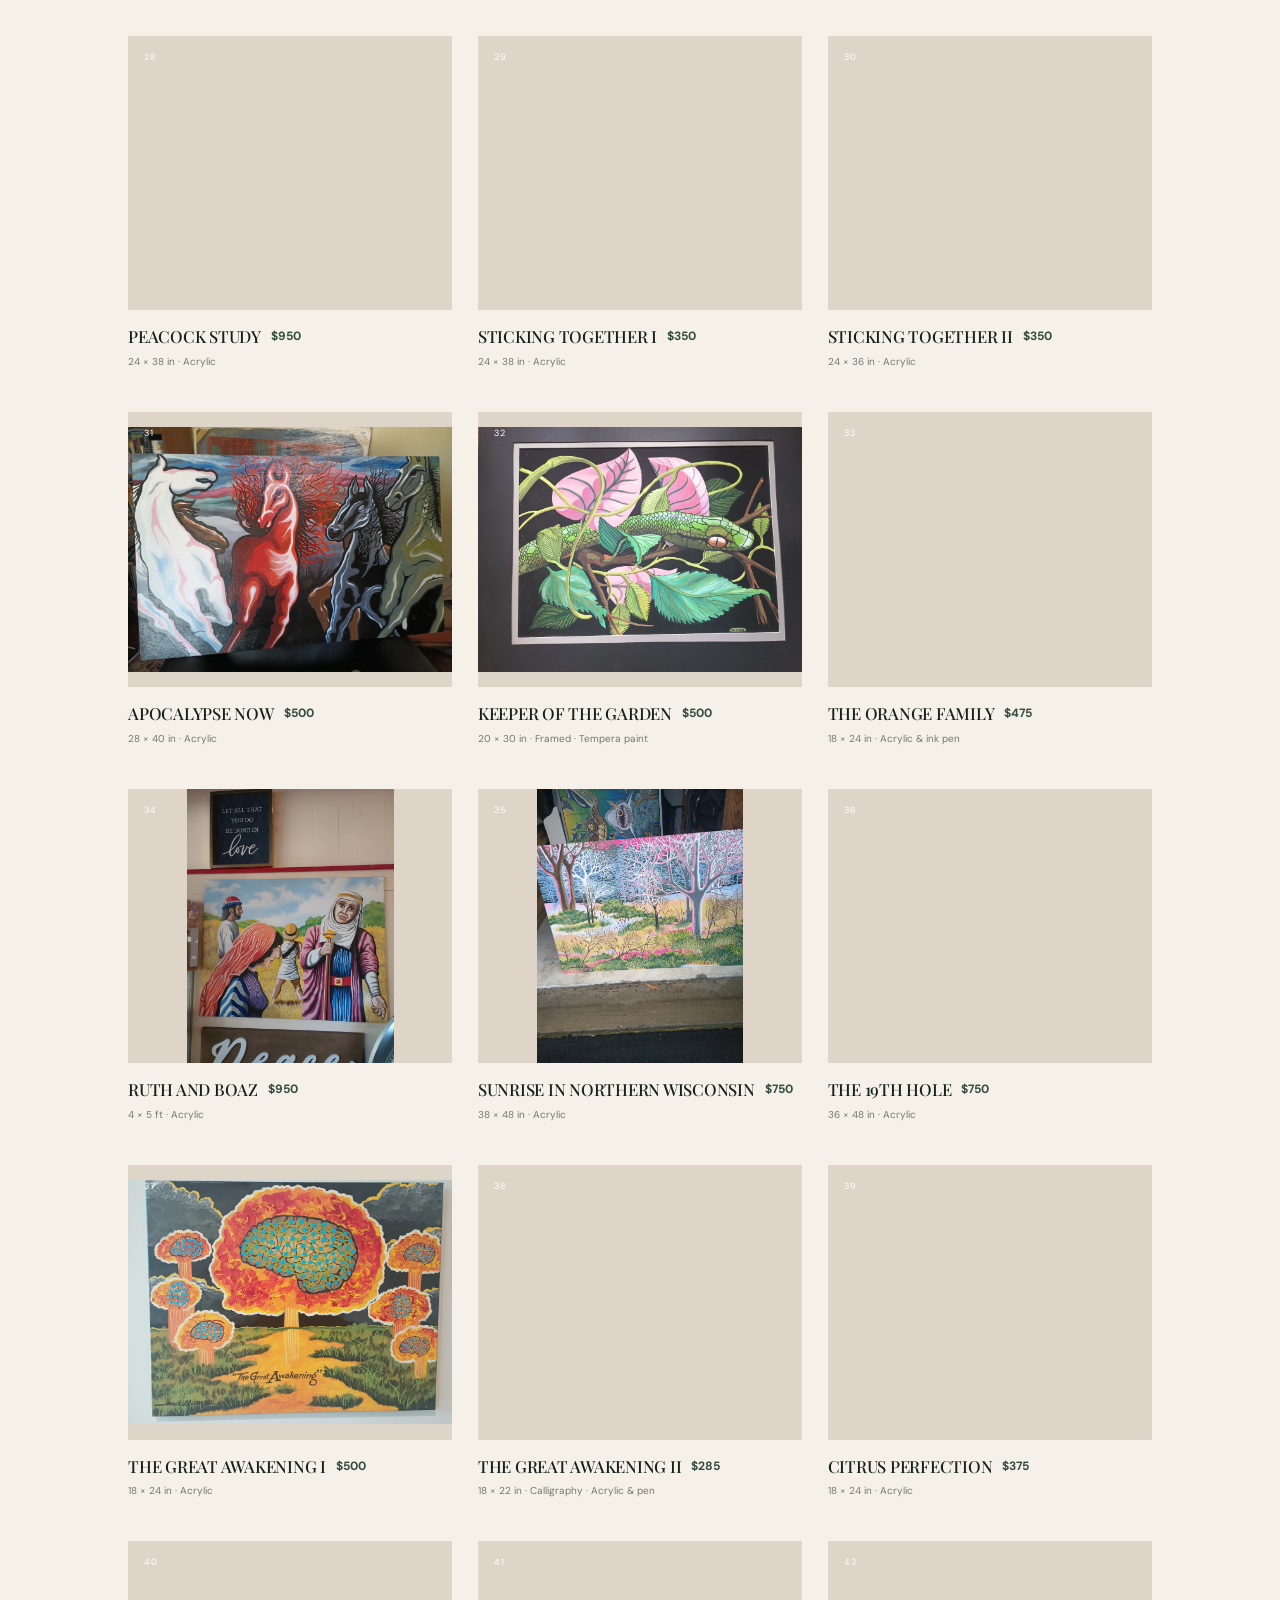
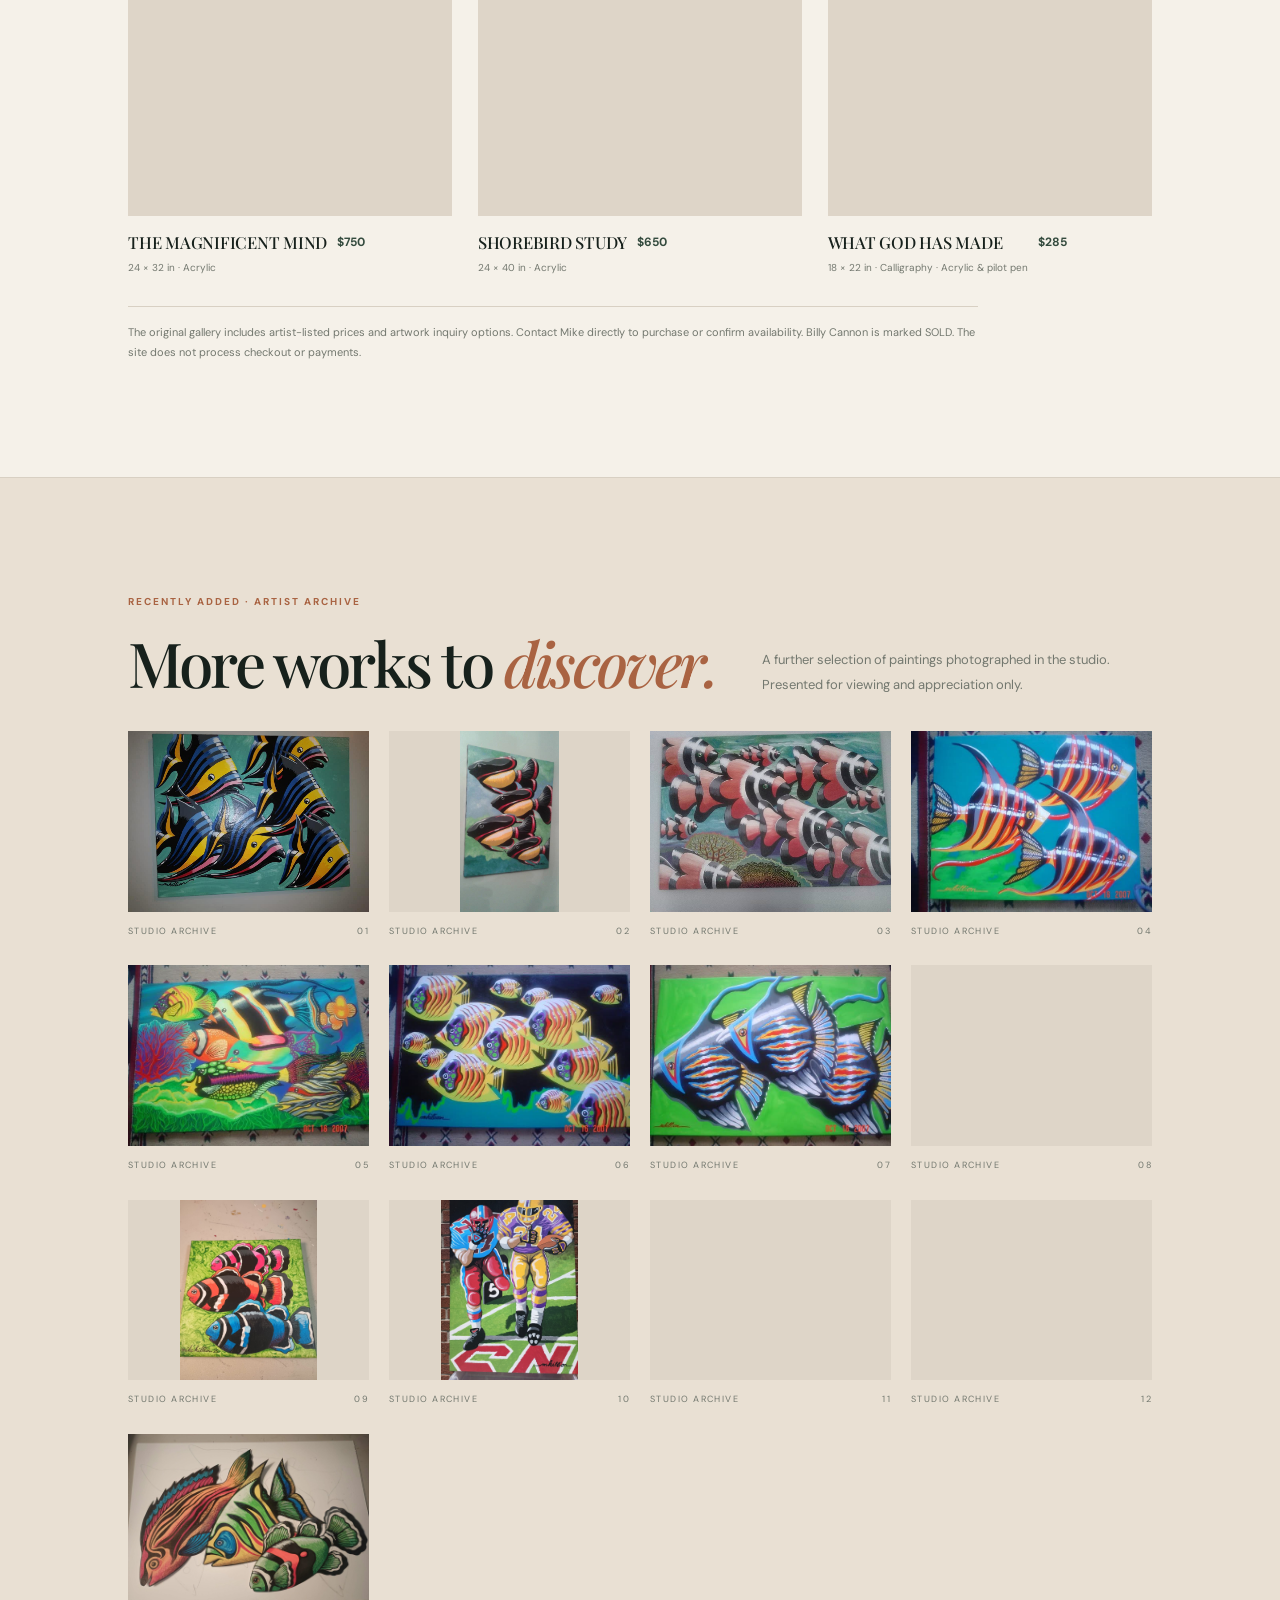
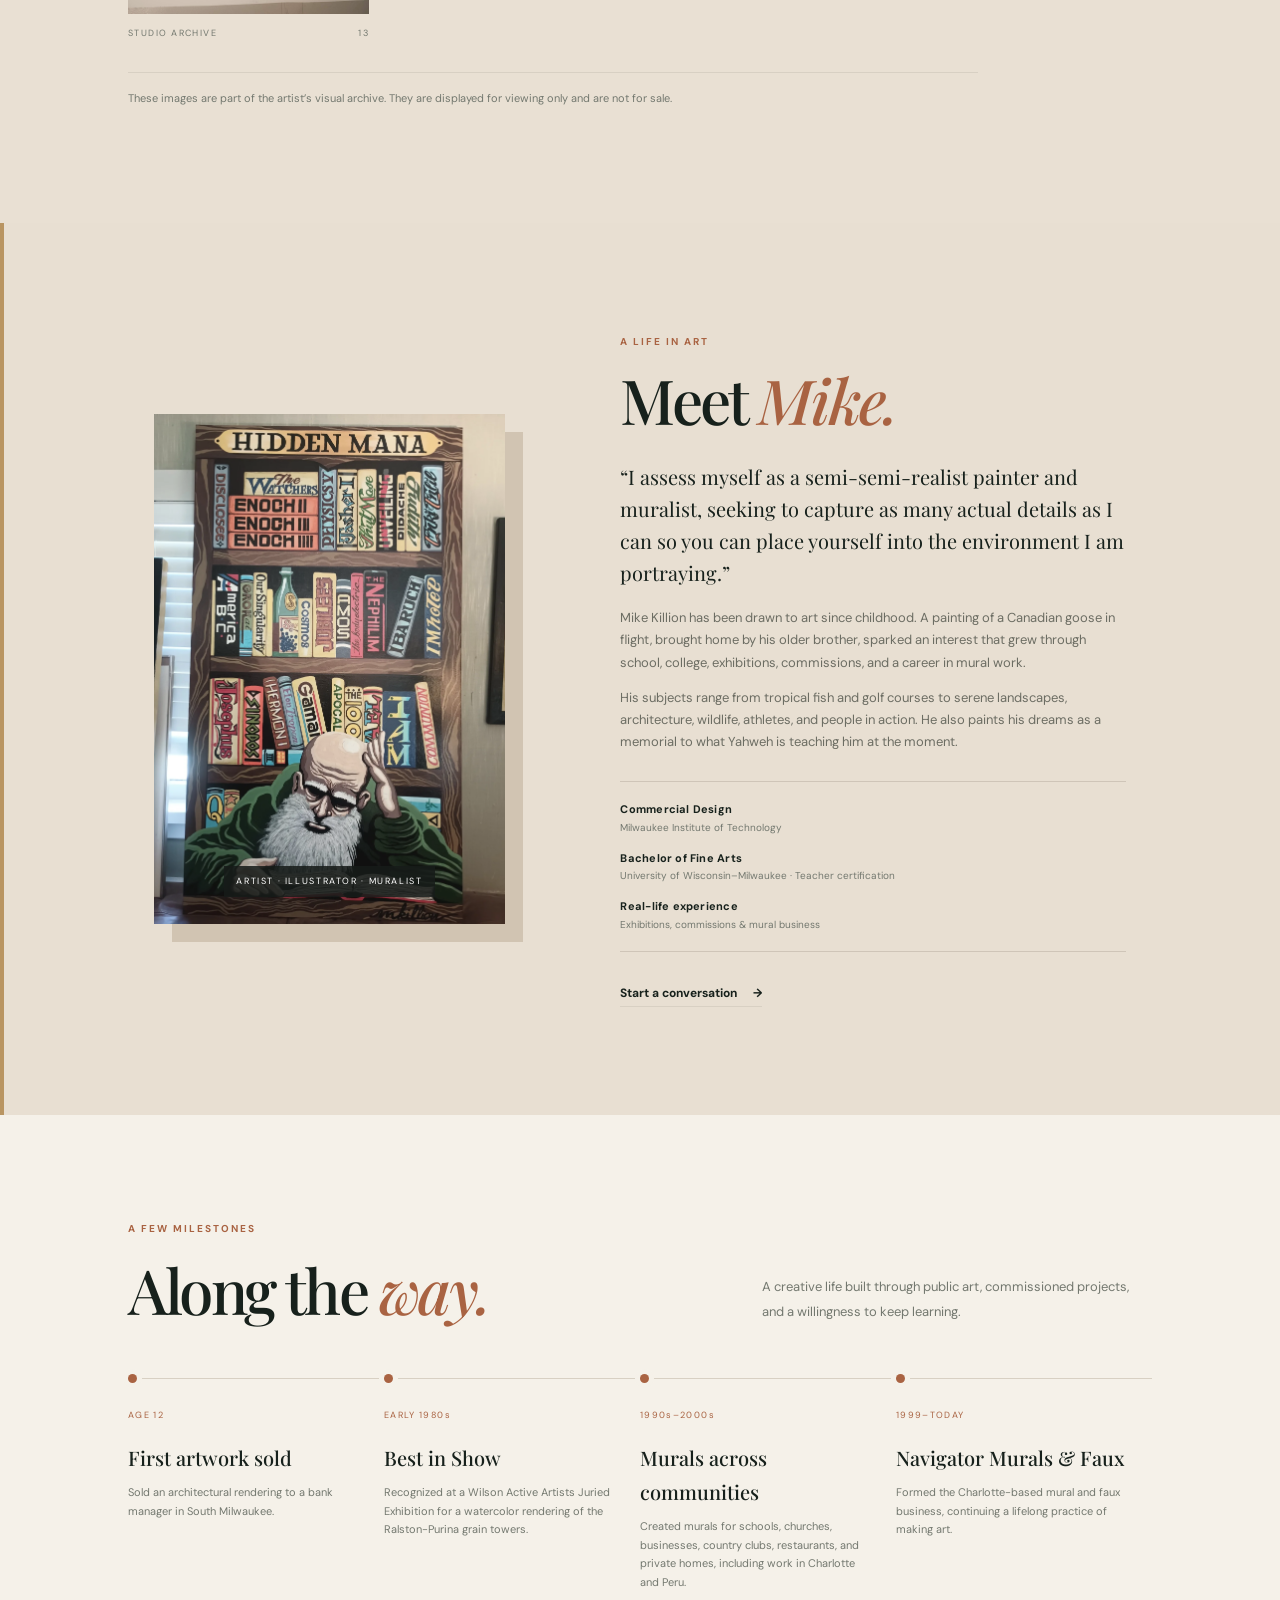
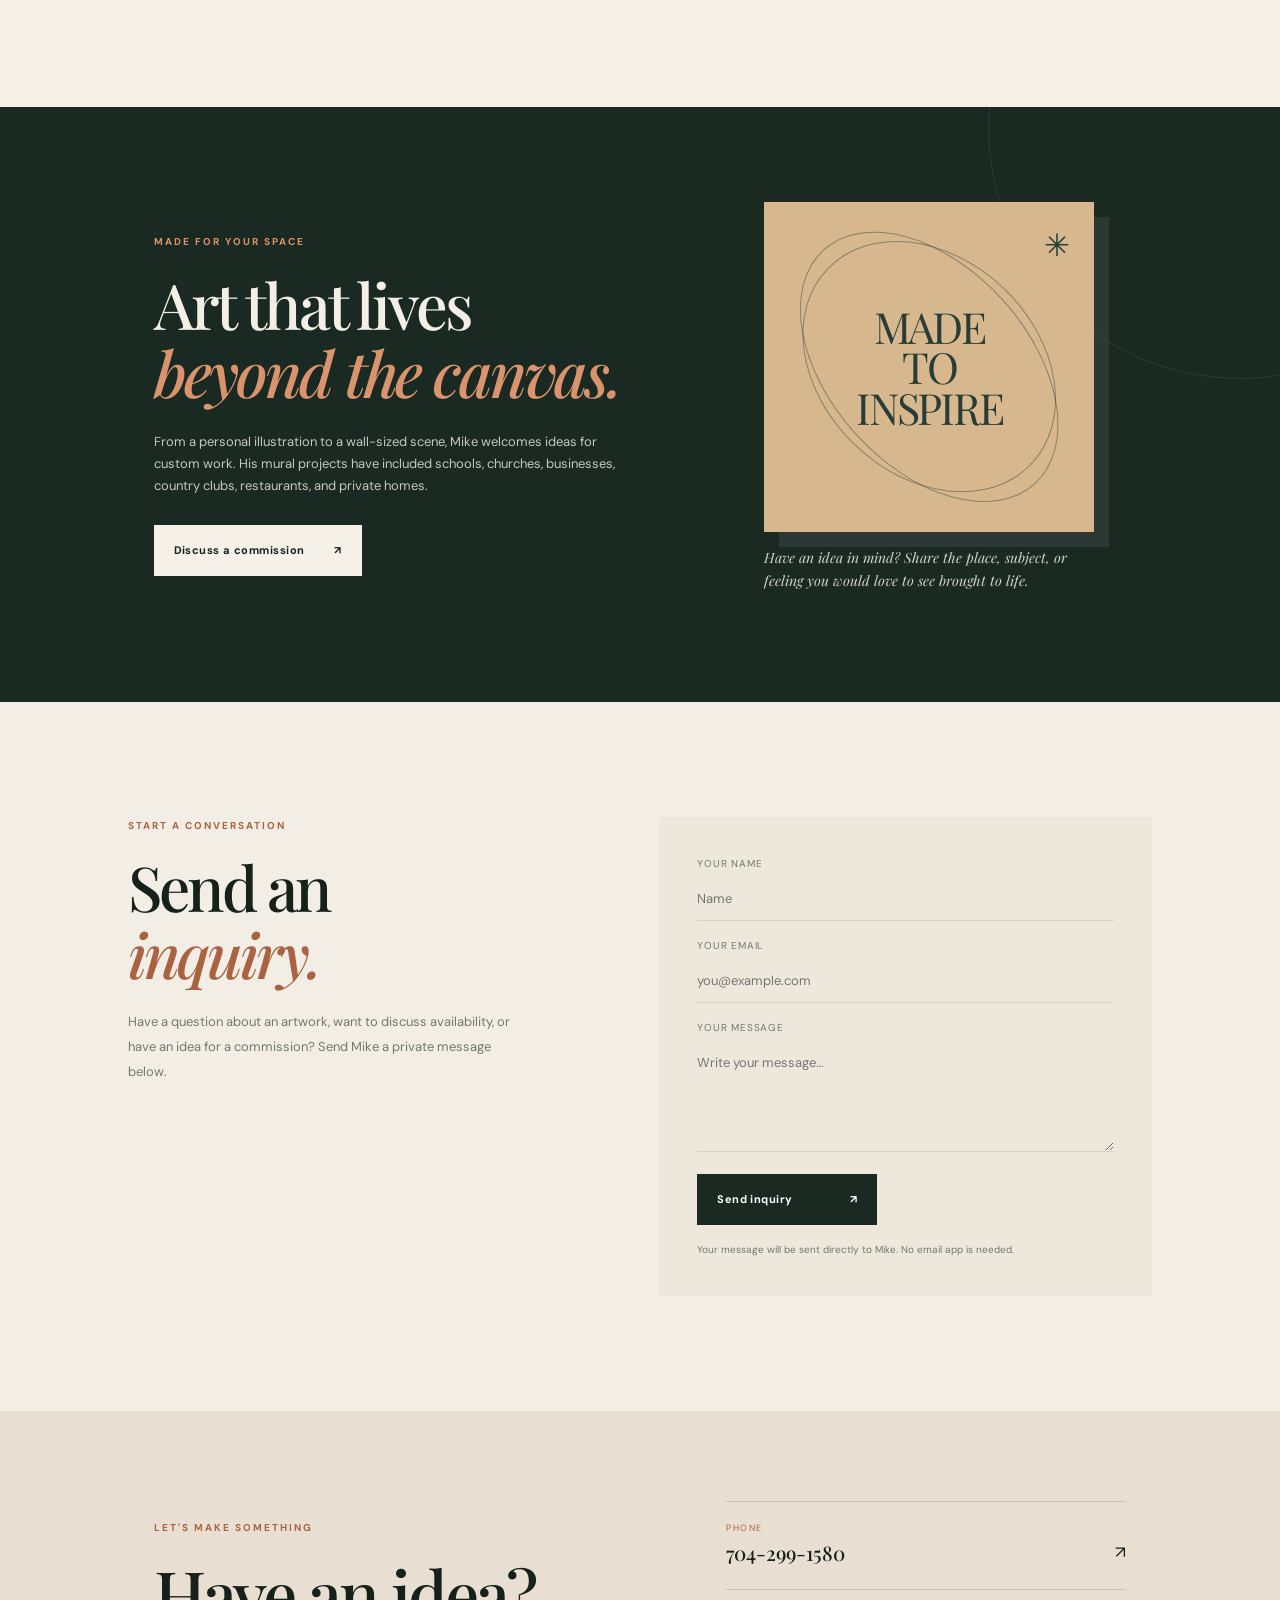
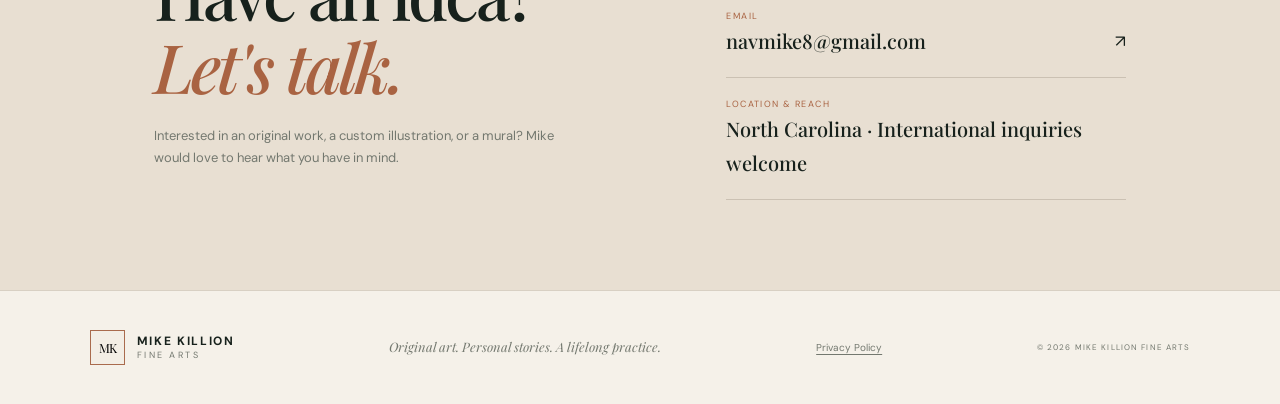
==== commit f2cc2d1c: "Render header and footer MK monogram as vector SVG" ====
--- a/index.html
+++ b/index.html
@@ -50,7 +50,7 @@
   <div class="announcement">A visual archive of paintings · Illustration · Murals · Displayed for appreciation</div>
   <header class="site-header">
     <a class="brand" href="#home" aria-label="Mike Killion Fine Arts home">
-      <span class="brand-mark">MK</span>
+      <span class="brand-mark" aria-hidden="true"><svg viewBox="0 0 42 47" role="presentation" focusable="false"><text x="21" y="30.5" text-anchor="middle">MK</text></svg></span>
       <span><strong>MIKE KILLION</strong><small>FINE ARTS</small></span>
     </a>
     <button class="menu-toggle" aria-label="Open navigation" aria-expanded="false">☰</button>
@@ -182,7 +182,7 @@
     </section>
   </main>
   <dialog class="artwork-dialog" id="artwork-dialog" aria-label="Artwork details"><button class="dialog-close" type="button" aria-label="Close artwork details">×</button><img class="dialog-image" alt=""><div class="dialog-copy"><p class="eyebrow">ORIGINAL ARTWORK</p><h2 class="dialog-title"></h2><p class="dialog-info"></p><a class="button button-dark dialog-inquire" href="mailto:navmike8@gmail.com">Inquire about this artwork ↗</a></div></dialog>
-  <footer><a class="brand footer-brand" href="#home"><span class="brand-mark">MK</span><span><strong>MIKE KILLION</strong><small>FINE ARTS</small></span></a><p>Original art. Personal stories. A lifelong practice.</p><a class="footer-privacy" href="/privacy.html">Privacy Policy</a><span class="copyright">© <span id="year"></span> MIKE KILLION FINE ARTS</span></footer>
+  <footer><a class="brand footer-brand" href="#home"><span class="brand-mark" aria-hidden="true"><svg viewBox="0 0 42 47" role="presentation" focusable="false"><text x="21" y="30.5" text-anchor="middle">MK</text></svg></span><span><strong>MIKE KILLION</strong><small>FINE ARTS</small></span></a><p>Original art. Personal stories. A lifelong practice.</p><a class="footer-privacy" href="/privacy.html">Privacy Policy</a><span class="copyright">© <span id="year"></span> MIKE KILLION FINE ARTS</span></footer>
   <script src="script.js"></script>
 </body>
 </html>
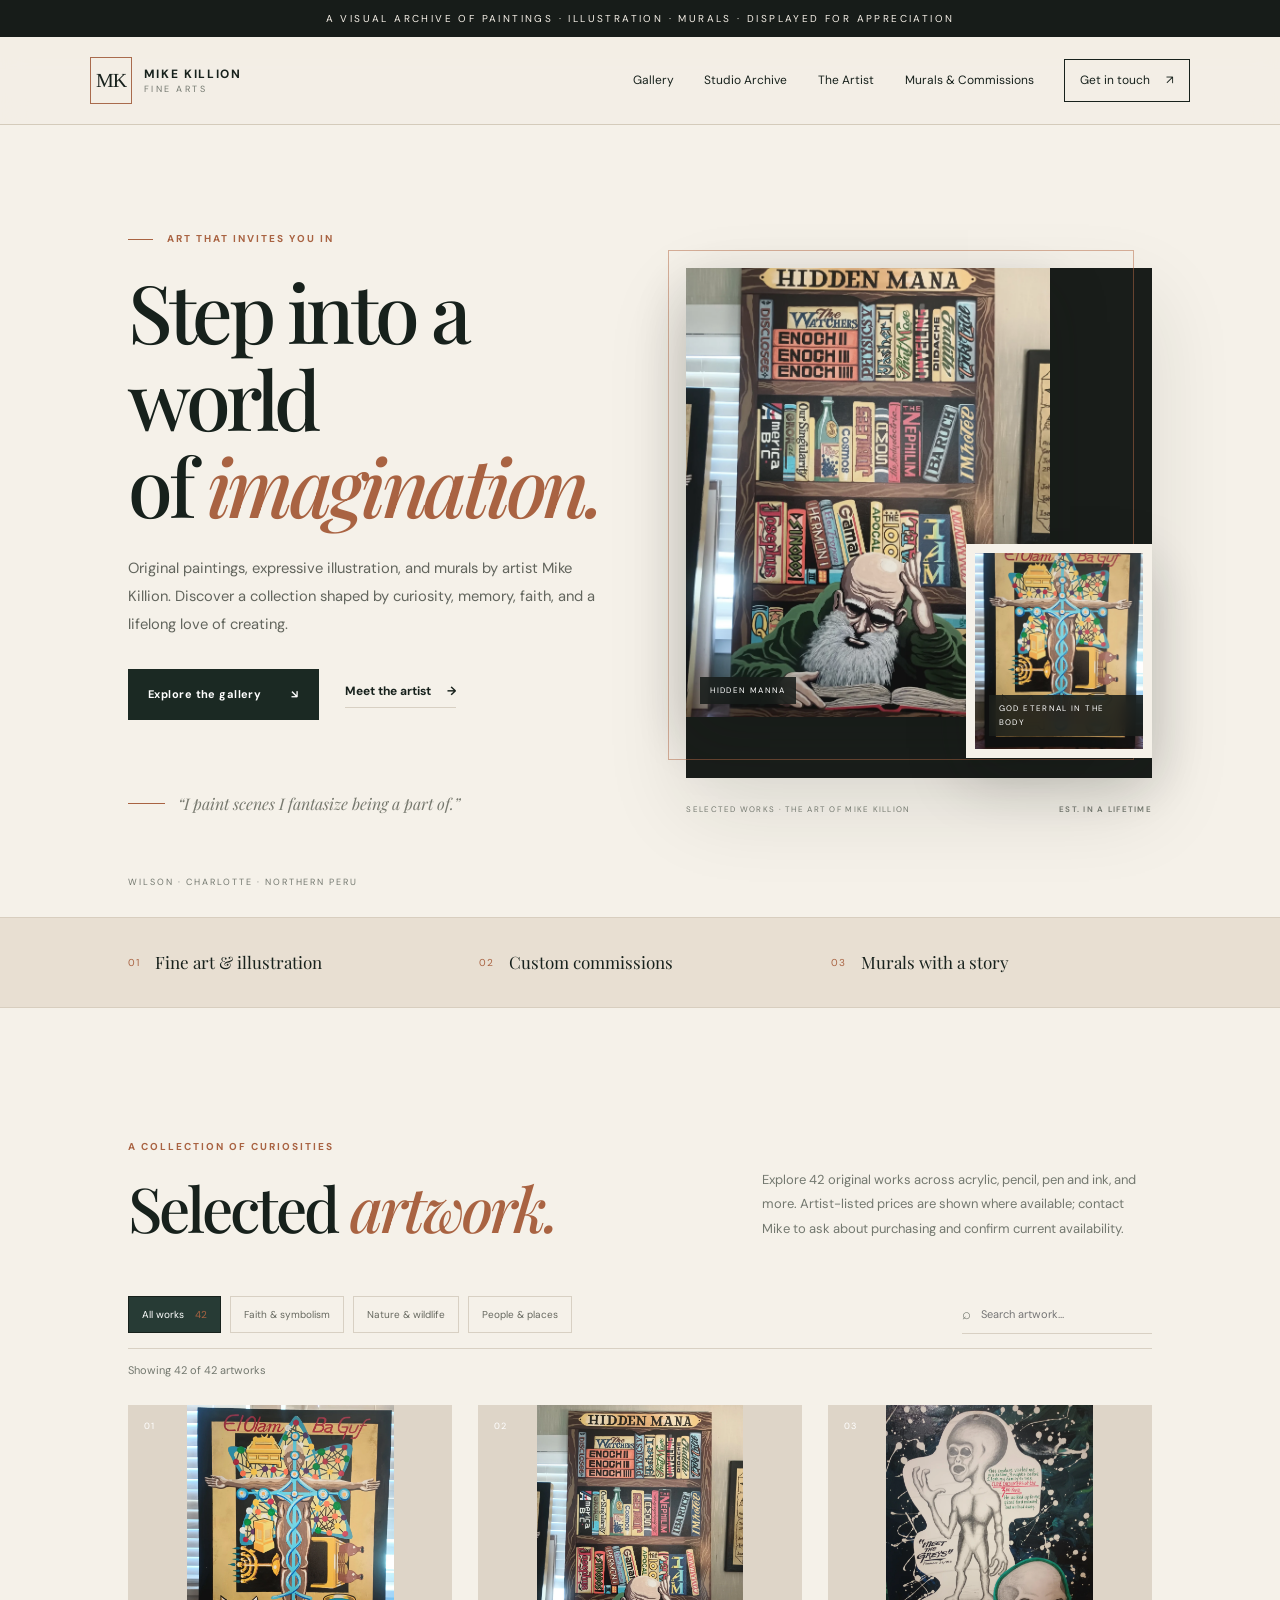
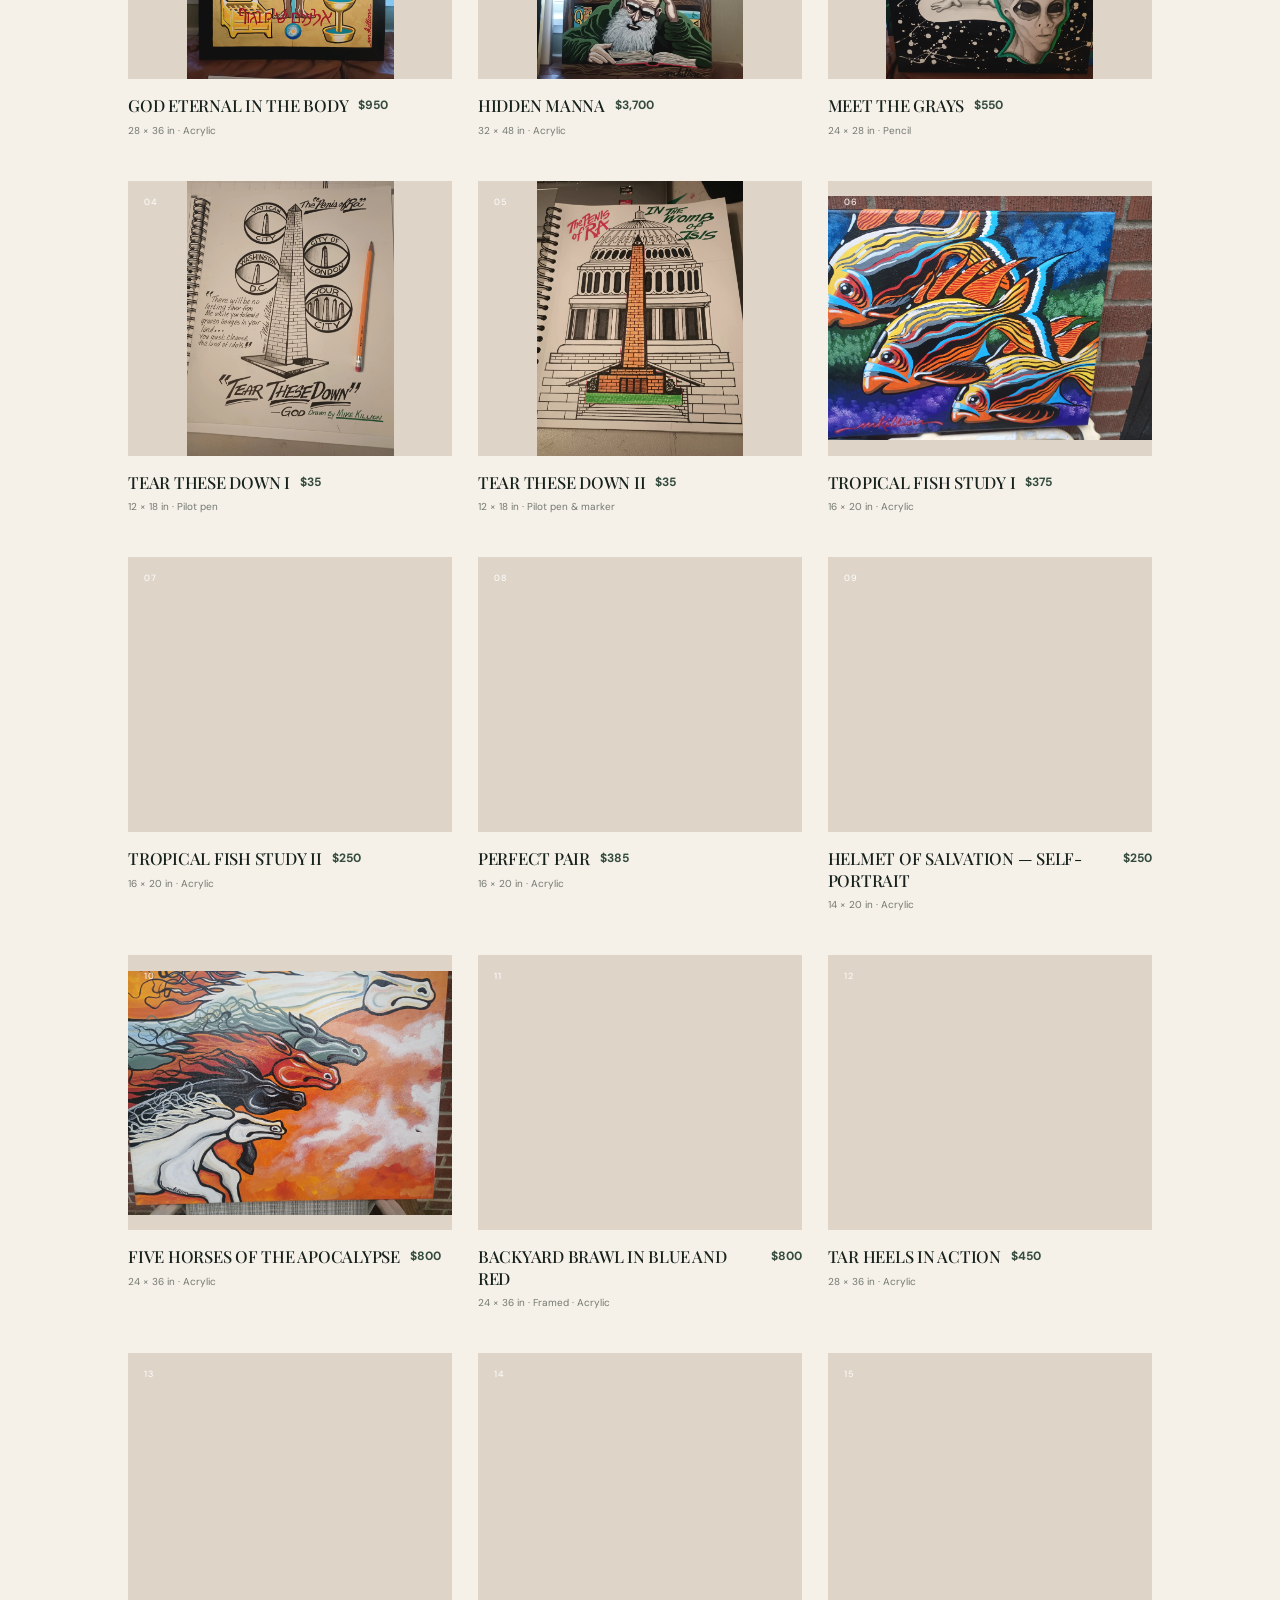
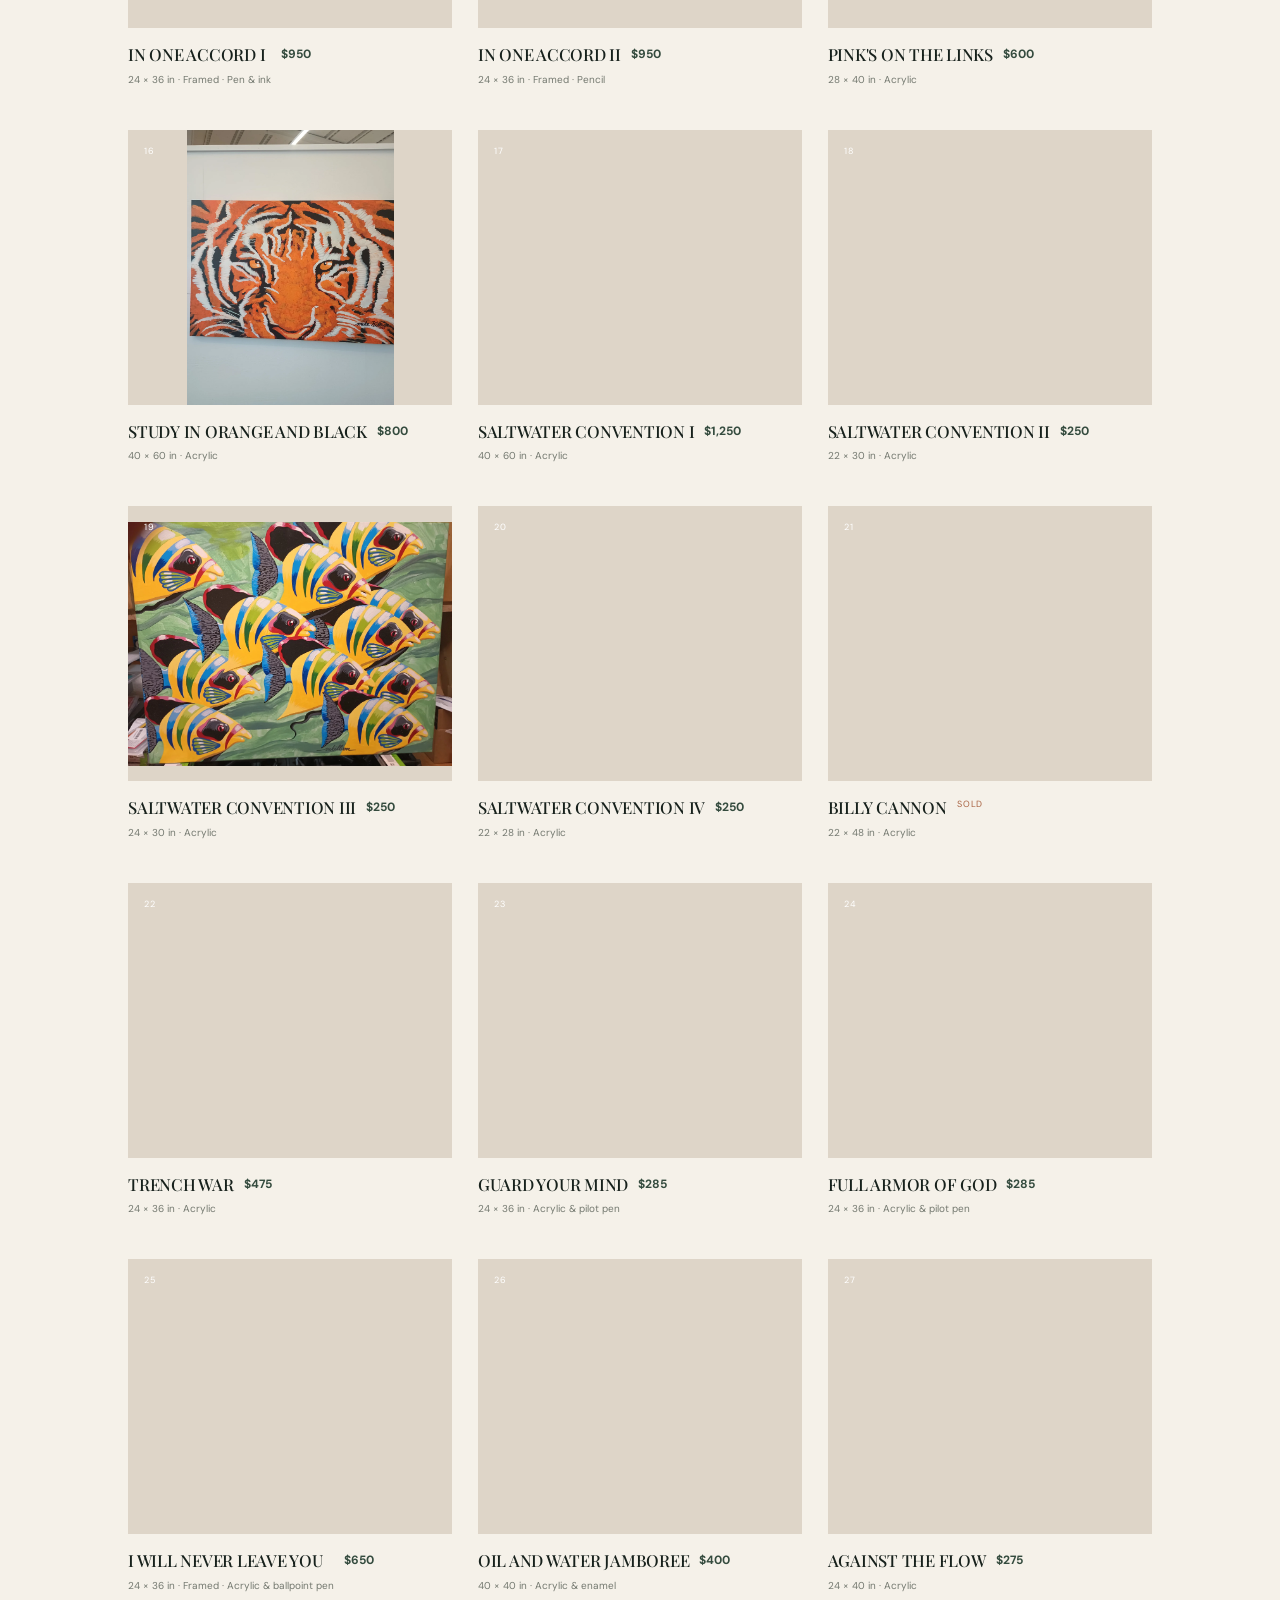
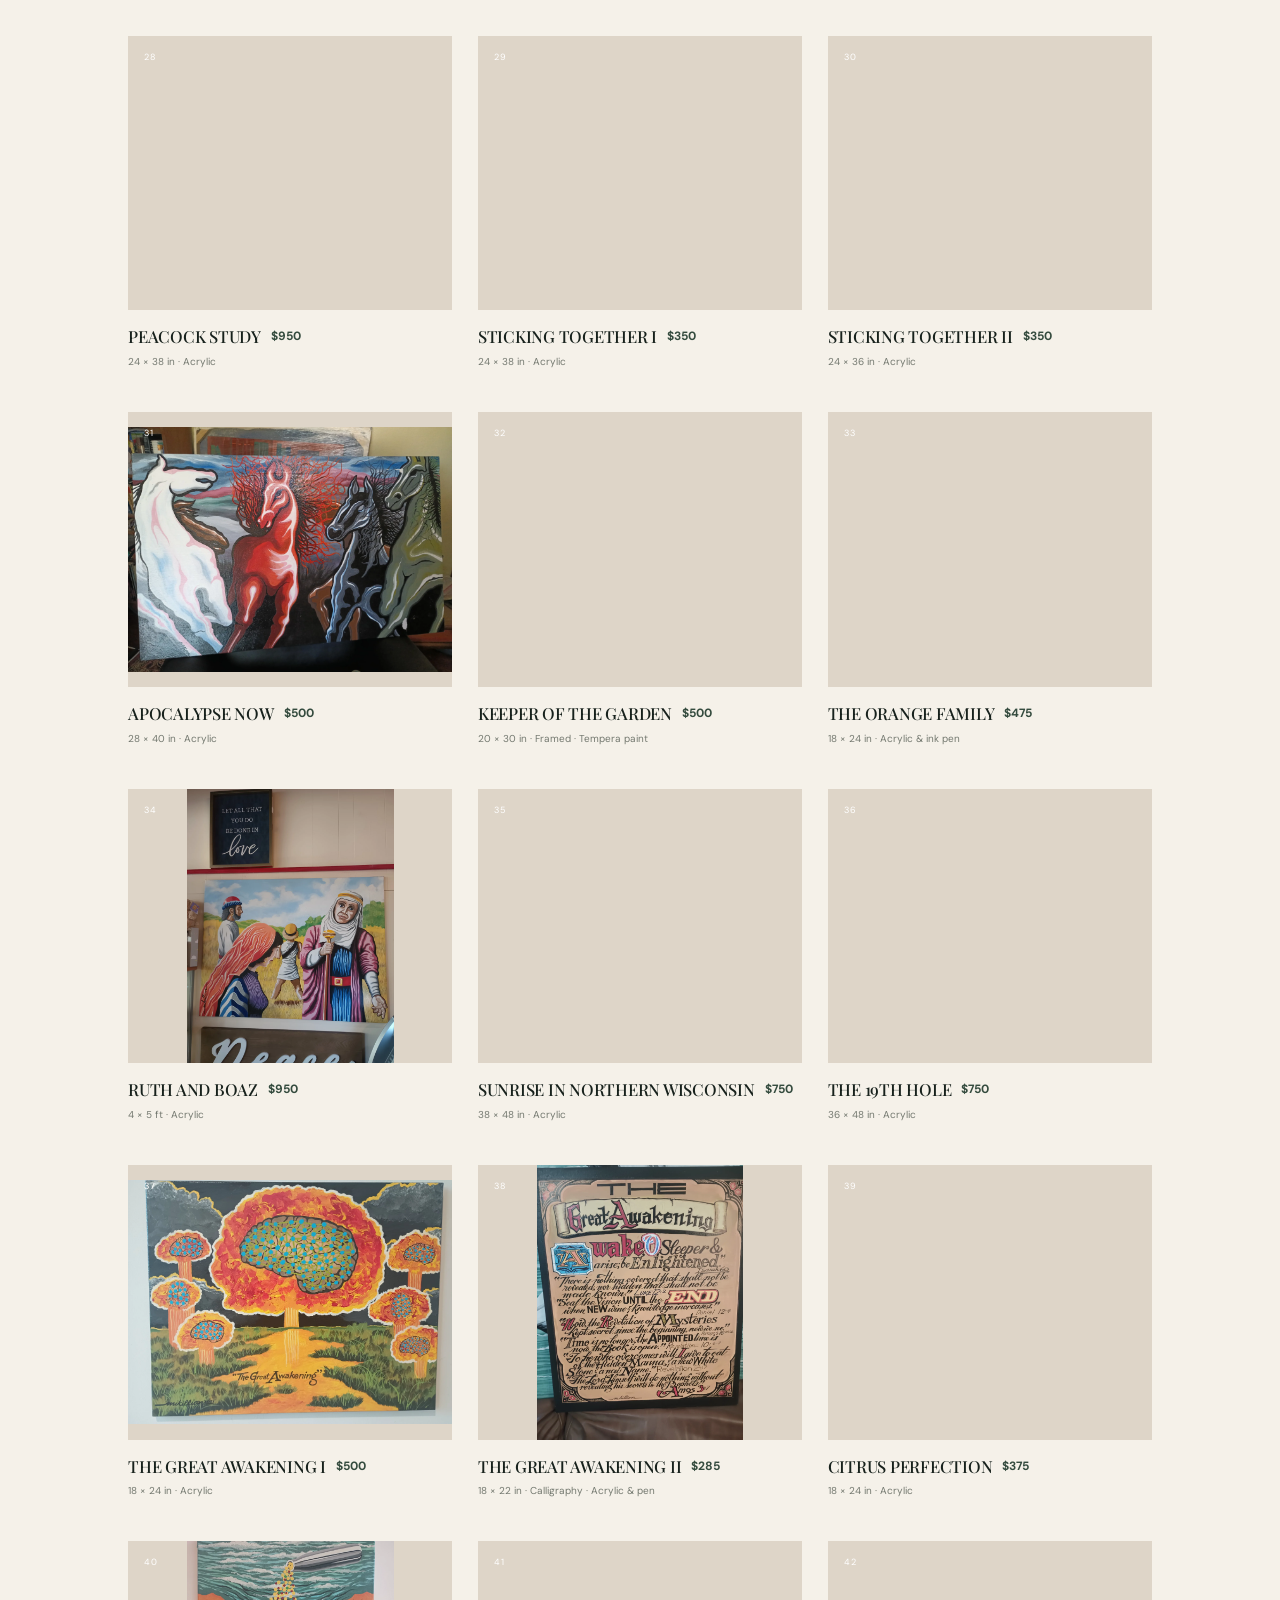
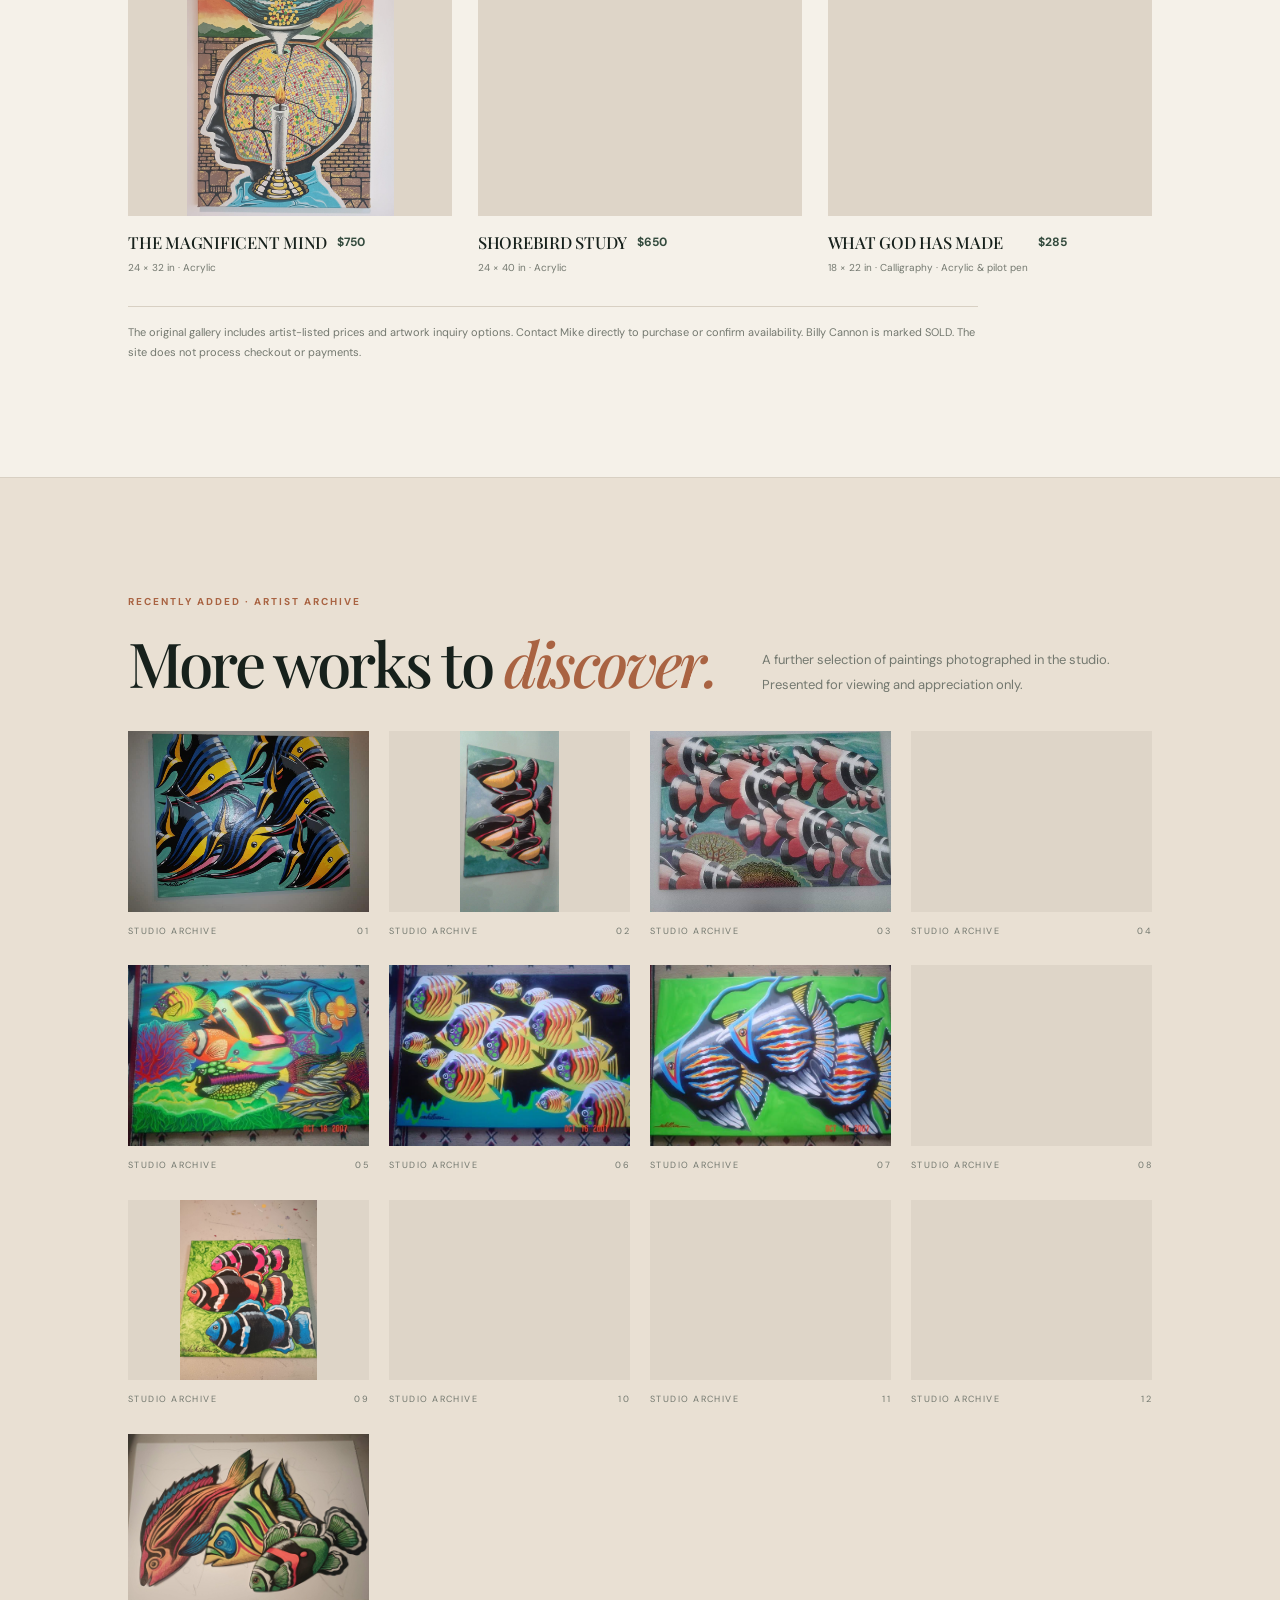
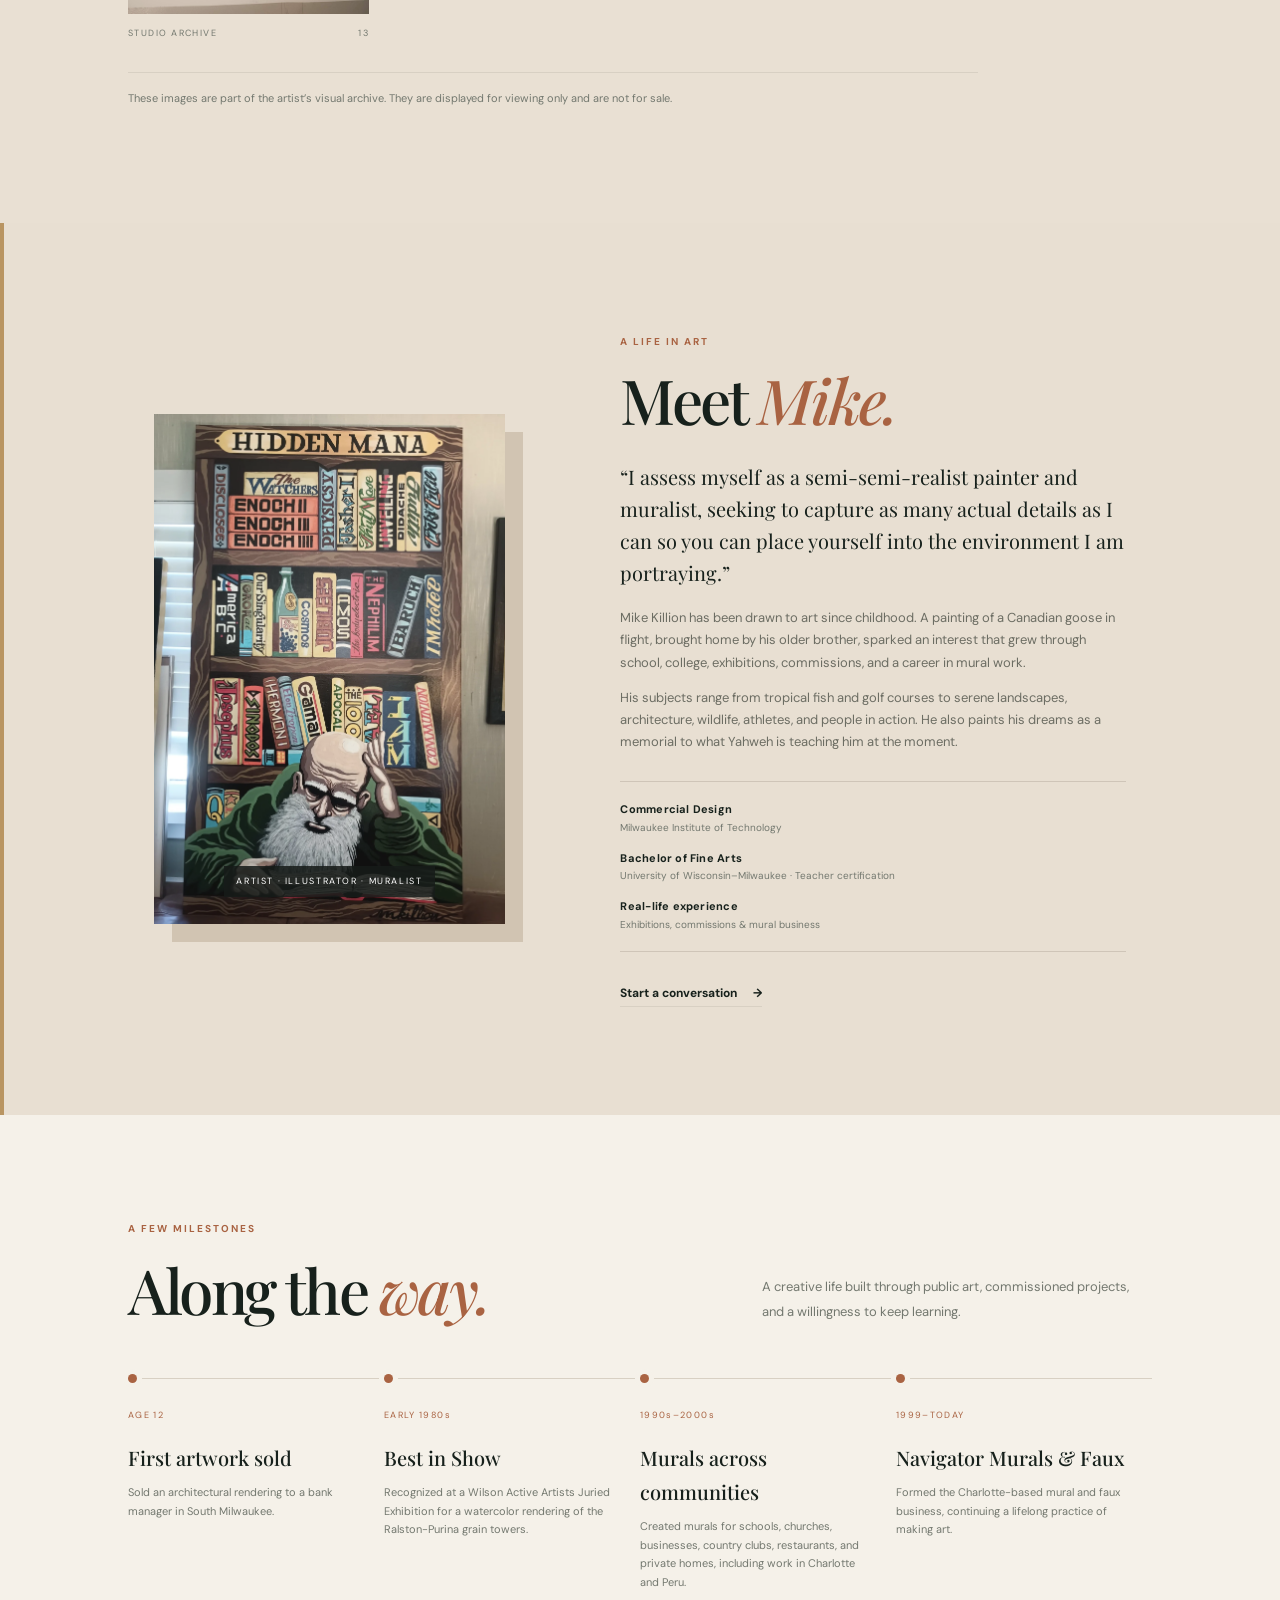
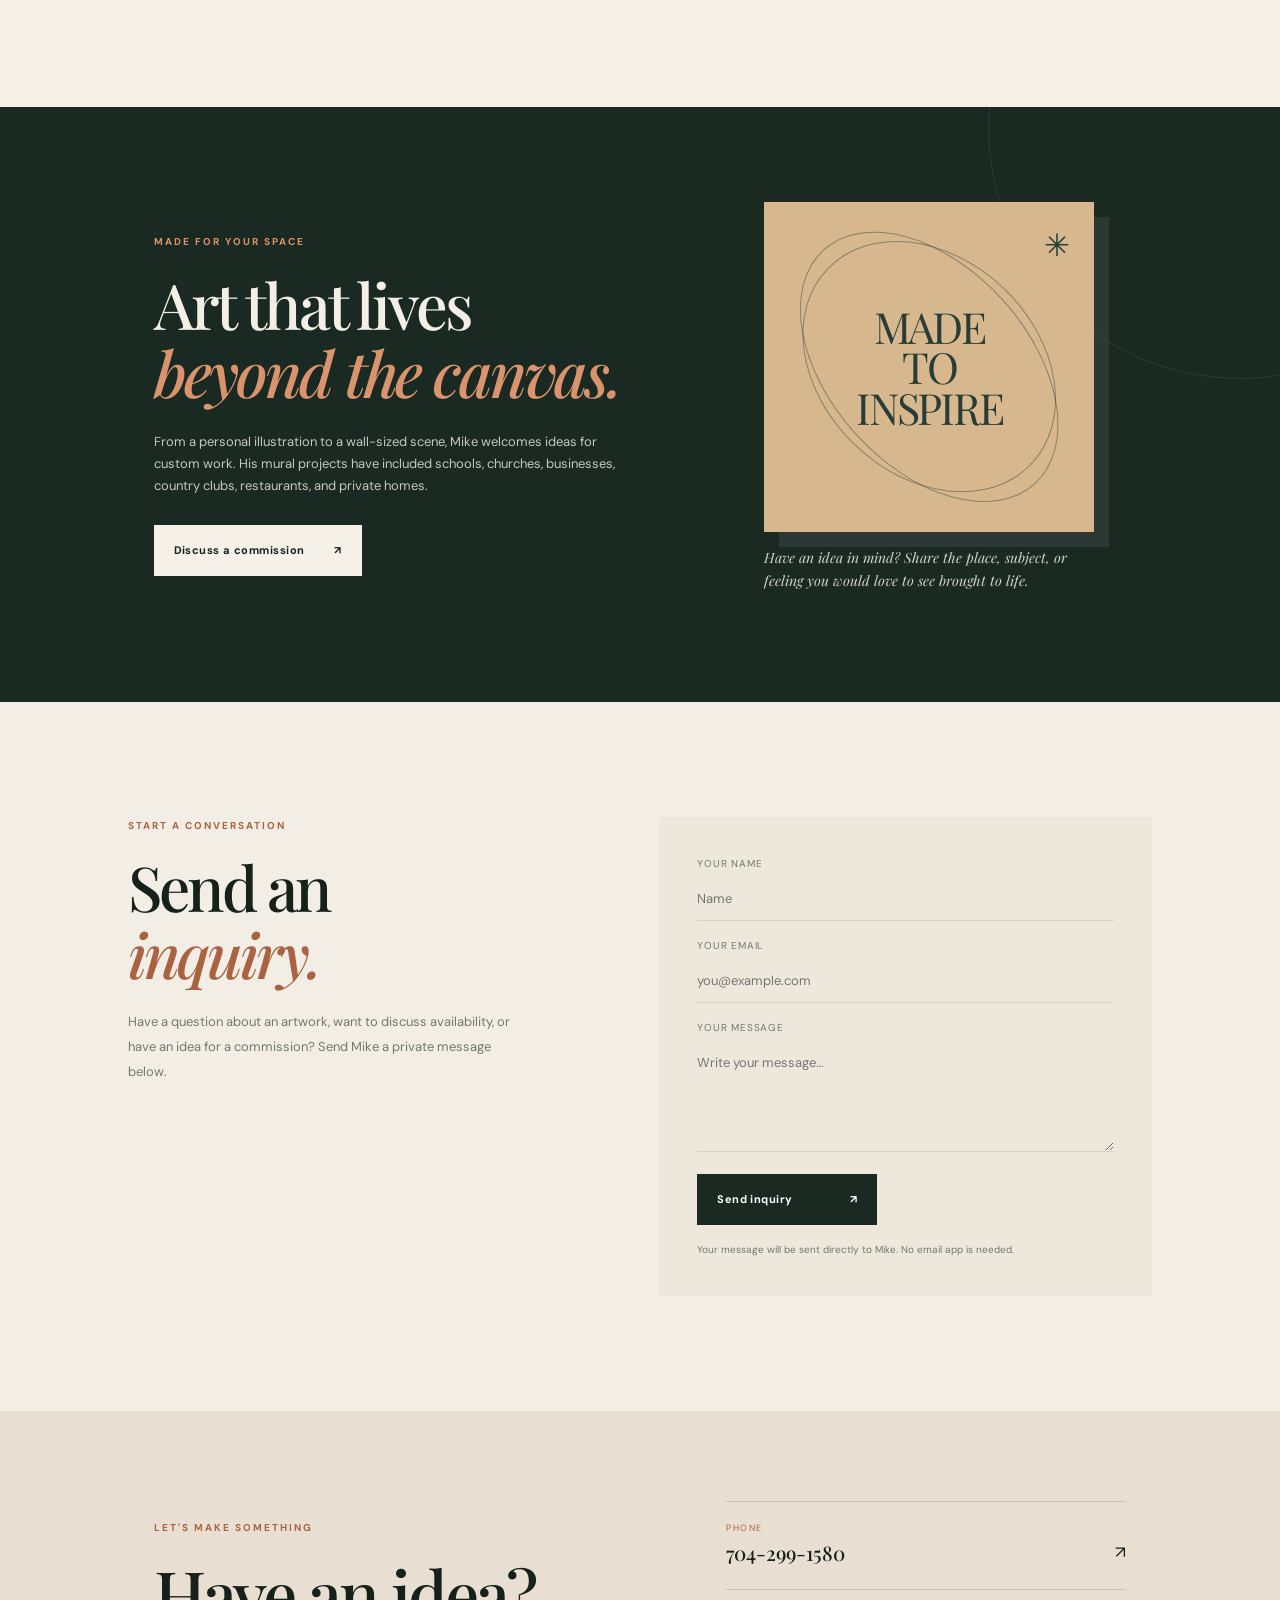
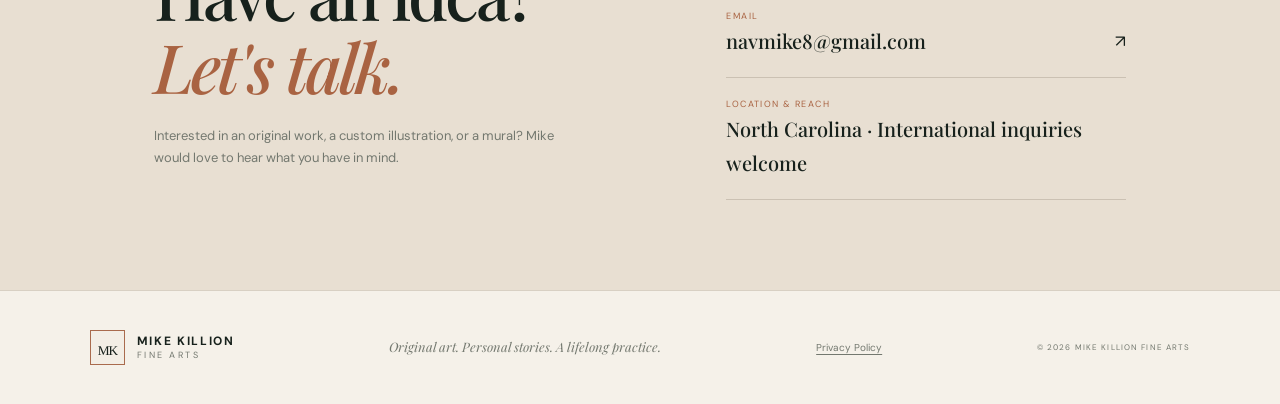
==== commit 17312bfe: "Refresh favicon cache version for browser tabs" ====
--- a/index.html
+++ b/index.html
@@ -9,9 +9,9 @@
   <meta property="og:locale" content="en_US">
   <meta property="og:site_name" content="MIKE KILLION Fine Arts">
   <link rel="sitemap" type="application/xml" href="/sitemap.xml">
-  <link rel="icon" type="image/svg+xml" href="/favicon.svg?v=6" sizes="any">
-  <link rel="shortcut icon" href="/favicon.svg?v=6" type="image/svg+xml">
-  <link rel="shortcut icon" href="/favicon.svg?v=6" type="image/svg+xml">
+  <link rel="icon" type="image/svg+xml" href="/favicon.svg?v=7" sizes="any">
+  <link rel="shortcut icon" href="/favicon.svg?v=7" type="image/svg+xml">
+  <link rel="shortcut icon" href="/favicon.svg?v=7" type="image/svg+xml">
   <link rel="preload" as="image" href="assets/images/hidden-manna.webp?v=2" fetchpriority="high">
   <meta name="robots" content="index,follow,max-image-preview:large">
   <link rel="canonical" href="https://mikekillionfinearts.com/">
--- a/styles.css
+++ b/styles.css
@@ -234,3 +234,10 @@
 .art-meta{justify-content:flex-start}
 @media(max-width:900px){.added-art-grid{grid-template-columns:repeat(3,minmax(0,1fr))}}
 @media(max-width:650px){.added-art-grid{grid-template-columns:repeat(2,minmax(0,1fr));gap:20px 13px}.added-art-card figcaption{font-size:8px}}
+
+
+/* Render the MK brand monogram as scalable vector lettering for crisp edges at every size */
+.brand-mark{overflow:hidden;-webkit-font-smoothing:antialiased;text-rendering:geometricPrecision}
+.brand-mark svg{display:block;width:100%;height:100%;overflow:visible}
+.brand-mark svg text{font-family:Georgia,"Times New Roman",serif;font-size:21px;letter-spacing:-1.2px;fill:#17211c}
+.footer-brand .brand-mark svg text{font-size:17px}
